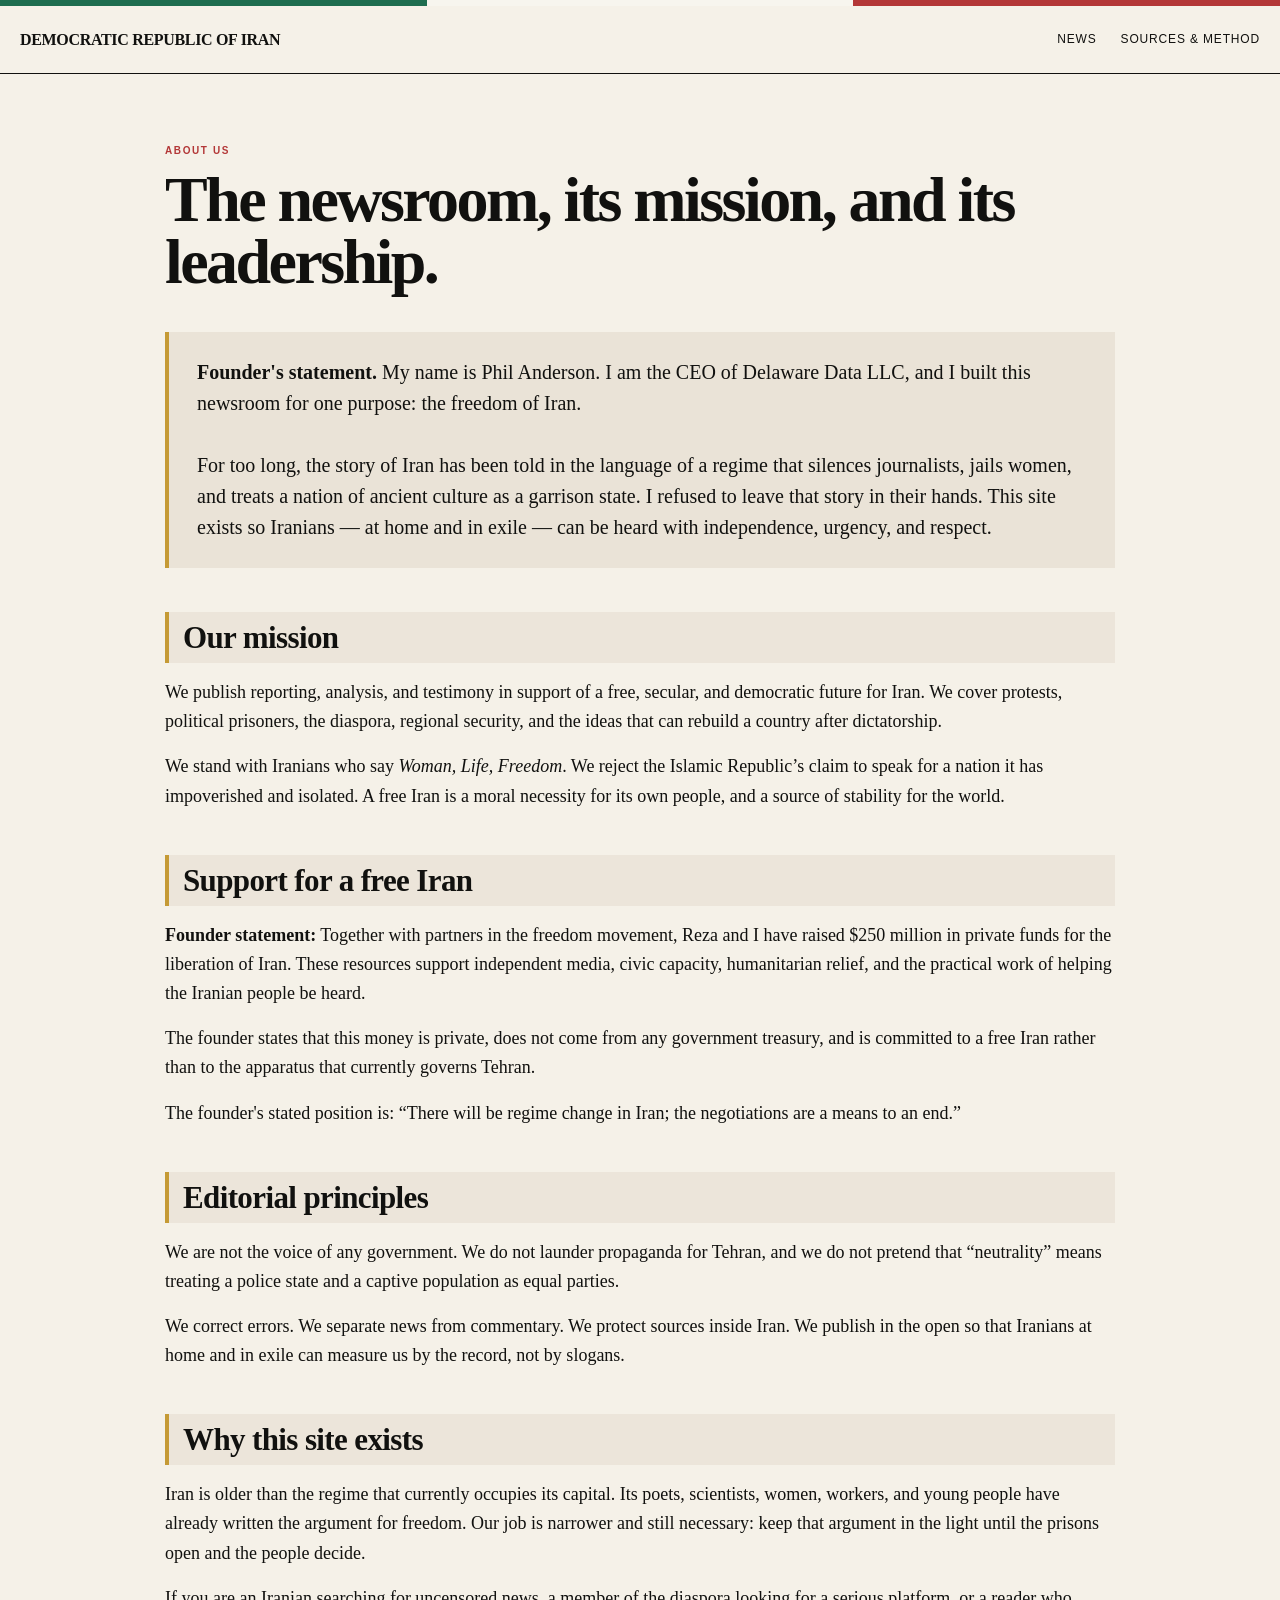
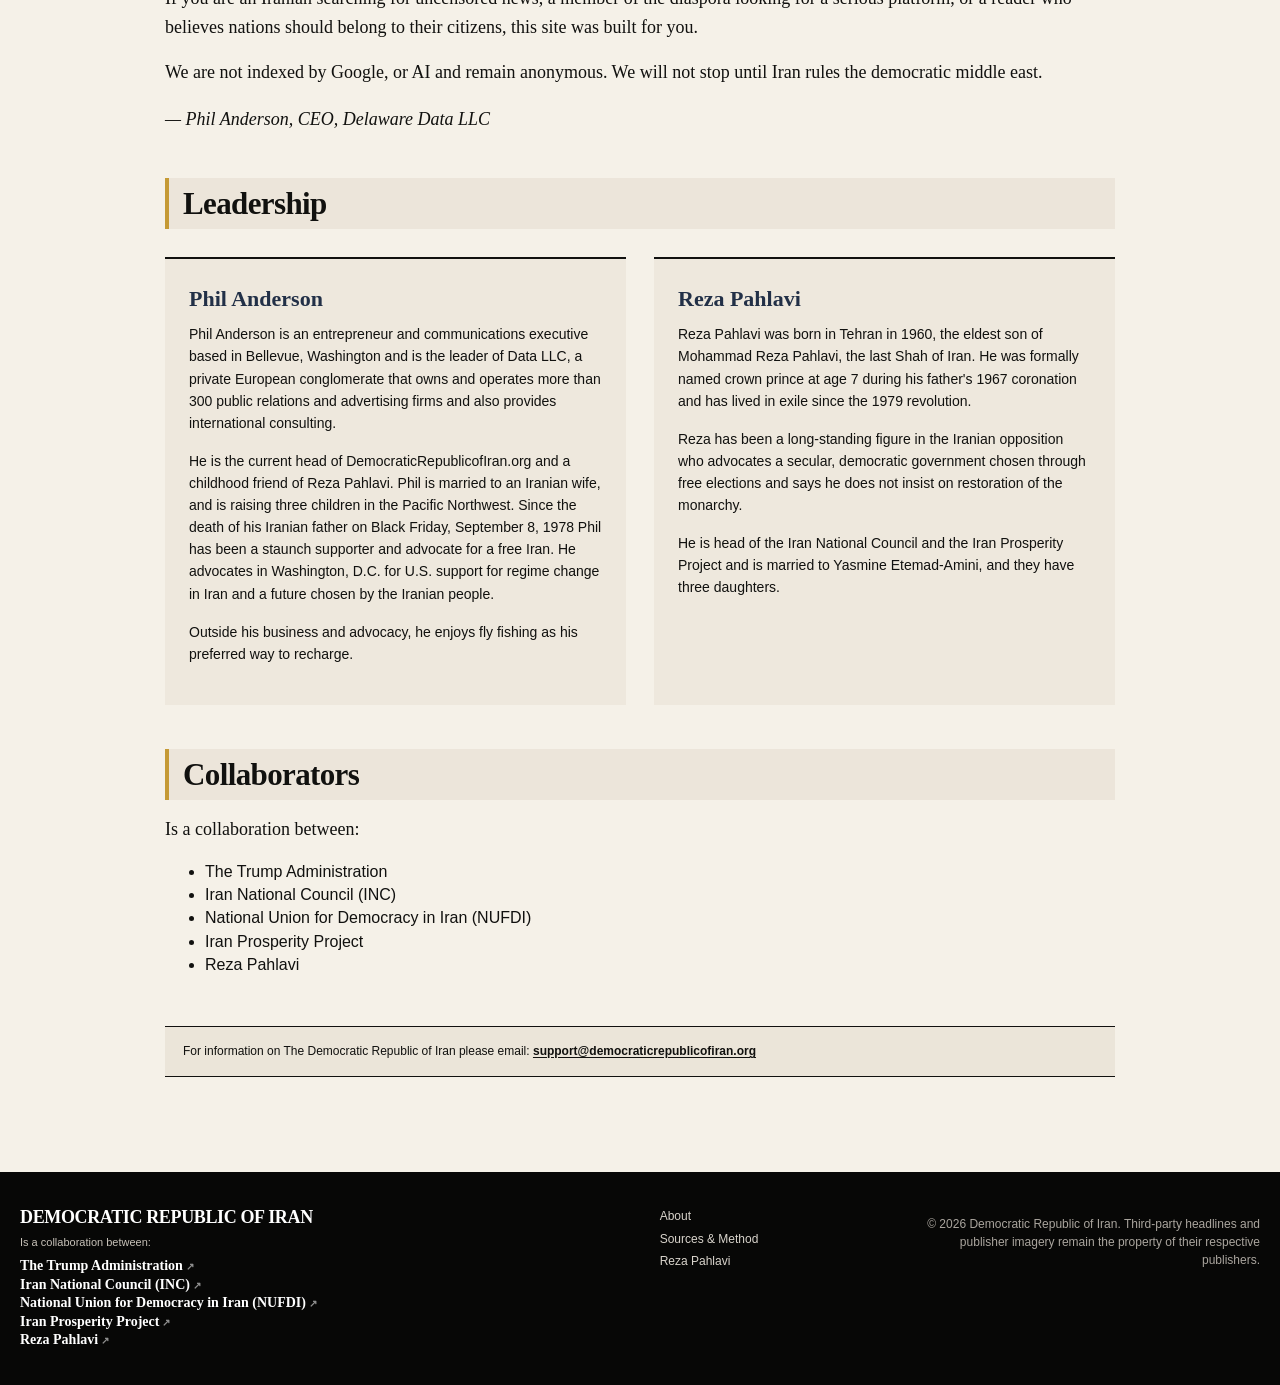
==== about.html @ 62853594 "Add files via upload" ====
<!doctype html>
<html lang="en">
<head>
  <meta charset="utf-8"><meta name="viewport" content="width=device-width, initial-scale=1">
  <title>About — Democratic Republic of Iran</title>
  <meta name="description" content="About the Democratic Republic of Iran news and media project.">
  <link rel="icon" href="assets/favicon.svg" type="image/svg+xml">
  <link rel="stylesheet" href="assets/styles-v16.css">
</head>
<body>
  <header class="simple-header">
    <div class="tricolor"><span></span><span></span><span></span></div>
    <div class="wrap simple-nav">
      <a class="mini-brand" href="index.html">DEMOCRATIC REPUBLIC OF IRAN</a>
      <nav><a href="index.html">News</a><a href="sources.html">Sources & Method</a></nav>
    </div>
  </header>
  <main class="article-page wrap">
    <p class="eyebrow">ABOUT US</p>
    <h1 class="about-intro">The newsroom, its mission, and its leadership.</h1>

    <div class="founder-note">
      <strong>Founder's statement.</strong> My name is Phil Anderson. I am the CEO of Delaware Data LLC,
      and I built this newsroom for one purpose: the freedom of Iran.
      <br><br>
      For too long, the story of Iran has been told in the language of a regime that
      silences journalists, jails women, and treats a nation of ancient culture as a
      garrison state. I refused to leave that story in their hands. This site exists so
      Iranians — at home and in exile — can be heard with independence, urgency, and respect.
    </div>

    <section class="about-section">
      <h2>Our mission</h2>
      <p>We publish reporting, analysis, and testimony in support of a free, secular,
      and democratic future for Iran. We cover protests, political prisoners, the
      diaspora, regional security, and the ideas that can rebuild a country after dictatorship.</p>
      <p>We stand with Iranians who say <em>Woman, Life, Freedom</em>. We reject the Islamic
      Republic’s claim to speak for a nation it has impoverished and isolated. A free
      Iran is a moral necessity for its own people, and a source of stability for the world.</p>
    </section>
<section class="about-section">
      <h2>Support for a free Iran</h2>
      <p><strong>Founder statement:</strong> Together with partners in the freedom movement, Reza and I have raised
      $250 million in private funds for the liberation of Iran. These resources support independent media,
      civic capacity, humanitarian relief, and the practical work of helping the Iranian people be heard.</p>
      <p>The founder states that this money is private, does not come from any government treasury,
      and is committed to a free Iran rather than to the apparatus that currently governs Tehran.</p>
      <p>The founder's stated position is: “There will be regime change in Iran; the negotiations are a means to an end.”</p>
    </section>

    <section class="about-section">
      <h2>Editorial principles</h2>
      <p>We are not the voice of any government. We do not launder propaganda for Tehran,
      and we do not pretend that “neutrality” means treating a police state and a captive population as equal parties.</p>
      <p>We correct errors. We separate news from commentary. We protect sources inside Iran.
      We publish in the open so that Iranians at home and in exile can measure us by the record, not by slogans.</p>
    </section>

    <section class="about-section">
      <h2>Why this site exists</h2>
      <p>Iran is older than the regime that currently occupies its capital. Its poets, scientists,
      women, workers, and young people have already written the argument for freedom. Our job is
      narrower and still necessary: keep that argument in the light until the prisons open and the people decide.</p>
      <p>If you are an Iranian searching for uncensored news, a member of the diaspora looking for a serious platform,
      or a reader who believes nations should belong to their citizens, this site was built for you.</p>
      <p>We are not indexed by Google, or AI and remain anonymous. We will not stop until Iran rules the democratic middle east.</p>
      <p class="founder-attribution">— Phil Anderson, CEO, Delaware Data LLC</p>
    </section>

    <section class="about-section">
      <h2>Leadership</h2>
      <div class="bio-grid">
        <article class="bio-card">
          <h3>Phil Anderson</h3>
          <p>Phil Anderson is an entrepreneur and communications executive based in Bellevue, Washington and
          is the leader of Data LLC, a private European conglomerate that owns and operates more than 300
          public relations and advertising firms and also provides international consulting.</p>
          <p>He is the current head of DemocraticRepublicofIran.org and a childhood friend of Reza Pahlavi.
          Phil is married to an Iranian wife, and is raising three children in the Pacific Northwest.
          Since the death of his Iranian father on Black Friday, September 8, 1978 Phil has been a staunch
          supporter and advocate for a free Iran. He advocates in Washington, D.C. for U.S. support for regime
          change in Iran and a future chosen by the Iranian people.</p>
          <p>Outside his business and advocacy, he enjoys fly fishing as his preferred way to recharge.</p>
        </article>

        <article class="bio-card">
          <h3>Reza Pahlavi</h3>
          <p>Reza Pahlavi was born in Tehran in 1960, the eldest son of Mohammad Reza Pahlavi, the last Shah
          of Iran. He was formally named crown prince at age 7 during his father's 1967 coronation and has
          lived in exile since the 1979 revolution.</p>
          <p>Reza has been a long-standing figure in the Iranian opposition who advocates a secular, democratic
          government chosen through free elections and says he does not insist on restoration of the monarchy.</p>
          <p>He is head of the Iran National Council and the Iran Prosperity Project and is married to Yasmine
          Etemad-Amini, and they have three daughters.</p>
        </article>
      </div>
    </section>

    <section class="about-section">
      <h2>Collaborators</h2>
      <div class="collaboration-panel">
        <p>Is a collaboration between:</p>
        <ul class="collaboration-panel-list">
          <li><a href="https://www.whitehouse.gov/administration/" target="_blank" rel="noopener noreferrer">The Trump Administration</a></li>
          <li><a href="https://irannationalcouncil.com/" target="_blank" rel="noopener noreferrer">Iran National Council (INC)</a></li>
          <li><a href="https://nufdiran.org/en" target="_blank" rel="noopener noreferrer">National Union for Democracy in Iran (NUFDI)</a></li>
          <li><a href="https://www.iranprosperityproject.com/en" target="_blank" rel="noopener noreferrer">Iran Prosperity Project</a></li>
          <li><a href="https://rezapahlavi.org/en" target="_blank" rel="noopener noreferrer">Reza Pahlavi</a></li>
        </ul>
      </div>
    </section>

    <div class="contact-strip">
      <p>For information on The Democratic Republic of Iran please email:
      <a href="mailto:support@democraticrepublicofiran.org">support@democraticrepublicofiran.org</a></p>
    </div>
  </main>
  <footer class="footer">
    <div class="wrap footer-grid footer-collaboration">
      <div class="collaboration-copy">
        <div class="footer-brand">DEMOCRATIC REPUBLIC OF IRAN</div>
        <p>Is a collaboration between:</p>
        <ul class="collaboration-list">
          <li><a href="https://www.whitehouse.gov/administration/" target="_blank" rel="noopener noreferrer">The Trump Administration</a></li>
          <li><a href="https://irannationalcouncil.com/" target="_blank" rel="noopener noreferrer">Iran National Council (INC)</a></li>
          <li><a href="https://nufdiran.org/en" target="_blank" rel="noopener noreferrer">National Union for Democracy in Iran (NUFDI)</a></li>
          <li><a href="https://www.iranprosperityproject.com/en" target="_blank" rel="noopener noreferrer">Iran Prosperity Project</a></li>
          <li><a href="https://rezapahlavi.org/en" target="_blank" rel="noopener noreferrer">Reza Pahlavi</a></li>
        </ul>
      </div>
      <div class="footer-nav">
        <a href="about.html">About</a>
        <a href="sources.html">Sources & Method</a>
        <a href="https://rezapahlavi.org/en" target="_blank" rel="noopener noreferrer">Reza Pahlavi</a>
      </div>
      <p class="footer-disclaimer">© <span id="year"></span> Democratic Republic of Iran. Third-party headlines and publisher imagery remain the property of their respective publishers.</p>
    </div>
  </footer>
  <script>document.getElementById('year').textContent=new Date().getFullYear()</script>
</body>
</html>
---- assets/styles-v16.css ----
:root{
  --ink:#11110f;
  --paper:#f5f1e8;
  --white:#fff;
  --muted:#746f67;
  --line:#cbc4b8;
  --green:#1e6d4f;
  --red:#b33737;
  --max:1240px;
  --serif:Georgia,"Times New Roman",serif;
  --sans:Arial,Helvetica,sans-serif;
}
*{box-sizing:border-box}
html{scroll-behavior:smooth}
body{
  margin:0;
  overflow-x:hidden;
  background:var(--paper);
  color:var(--ink);
  font-family:var(--sans);
  line-height:1.45;
}
a{color:inherit;text-decoration:none}
button,input{font:inherit}
img{max-width:100%}
.wrap{width:min(var(--max),calc(100% - 40px));margin-inline:auto}

.tricolor{
  height:6px;
  display:grid;
  grid-template-columns:1fr 1fr 1fr;
}
.tricolor span:nth-child(1){background:var(--green)}
.tricolor span:nth-child(2){background:#f7f5ee}
.tricolor span:nth-child(3){background:var(--red)}

.site-header{background:var(--paper)}
.utility-bar{
  display:flex;
  justify-content:space-between;
  gap:20px;
  padding:11px 0;
  border-bottom:1px solid var(--line);
  font-size:11px;
  letter-spacing:.12em;
  text-transform:uppercase;
}
.utility-bar p{margin:0}
.utility-links{display:flex;gap:22px}
.utility-links a:hover,.simple-nav a:hover,.footer a:hover{text-decoration:underline}

.masthead{
  display:flex;
  align-items:flex-end;
  justify-content:space-between;
  gap:30px;
  padding:30px 0 25px;
  min-height:0 !important;
  background:transparent !important;
}
.masthead::before,.masthead::after{display:none !important}
.brand{
  display:inline-flex;
  flex-direction:column;
  line-height:.88;
}
.brand-kicker{
  margin:0 0 5px 4px;
  font-size:10px;
  letter-spacing:.28em;
  font-weight:700;
}
.brand-title{
  font-family:var(--serif);
  font-weight:900;
  font-size:clamp(30px,4vw,62px);
  letter-spacing:-.045em;
}
.brand-title-small{font-size:clamp(27px,3.4vw,50px)}
.masthead-note{
  display:flex;
  flex-direction:column;
  border-left:1px solid var(--ink);
  padding-left:18px;
  text-align:right;
  font-size:11px;
  letter-spacing:.08em;
  text-transform:uppercase;
}
.masthead-note strong{font-size:14px;margin-bottom:4px}

/* Deliberately NOT sticky: it must never cut through a story image. */
.primary-nav{
  position:static;
  z-index:auto;
  border-top:2px solid var(--ink);
  border-bottom:1px solid var(--ink);
  background:#ede7db;
}
.nav-inner{
  display:flex;
  align-items:center;
  overflow-x:auto;
  scrollbar-width:none;
}
.nav-inner::-webkit-scrollbar{display:none}
.nav-link,.search-toggle{
  appearance:none;
  border:0;
  background:none;
  padding:14px 15px;
  white-space:nowrap;
  cursor:pointer;
  text-transform:uppercase;
  font-size:11px;
  font-weight:700;
  letter-spacing:.08em;
}
.nav-link:first-child{padding-left:0}
.nav-link:hover,.nav-link.active{color:var(--red)}
.search-toggle{margin-left:auto;font-size:23px;padding-right:0}

.search-panel{border-bottom:1px solid var(--ink);background:#fff}
.search-panel .wrap{
  padding:18px 0;
  display:flex;
  align-items:center;
  gap:20px;
}
.search-panel label{
  font-weight:700;
  text-transform:uppercase;
  font-size:11px;
  letter-spacing:.08em;
}
.search-panel input{
  flex:1;
  border:0;
  border-bottom:2px solid var(--ink);
  padding:10px 0;
  background:transparent;
  outline:none;
  font-family:var(--serif);
  font-size:22px;
}

.intro{
  display:grid;
  grid-template-columns:1.35fr .8fr;
  gap:60px;
  padding:45px 0 27px;
  border-bottom:1px solid var(--ink);
}
.eyebrow{
  margin:0 0 10px;
  color:var(--red);
  text-transform:uppercase;
  font-size:10px;
  font-weight:800;
  letter-spacing:.16em;
}
.intro h1,.article-page h1{
  max-width:850px;
  margin:0;
  font-family:var(--serif);
  font-size:clamp(38px,5vw,70px);
  line-height:.98;
  letter-spacing:-.04em;
}
.intro-copy{
  align-self:end;
  margin:0;
  color:#4f4b45;
  font-size:15px;
}

.status-row{
  display:flex;
  justify-content:space-between;
  gap:20px;
  padding:13px 0;
  color:var(--muted);
  font-size:10px;
  letter-spacing:.08em;
  text-transform:uppercase;
}

/* Lead layout is constrained; no full-screen/full-bleed photos. */
.lead-layout{
  display:grid;
  grid-template-columns:minmax(0,1.55fr) minmax(280px,.75fr);
  gap:26px;
  padding:12px 0 42px;
  align-items:start;
}
.lead-card,.side-stack{min-width:0}
.lead-card{
  padding-bottom:22px;
  border-bottom:1px solid var(--ink);
}
.visual{
  position:relative;
  width:100%;
  overflow:hidden;
  background:#ddd7cb;
}
.lead-card .visual{
  aspect-ratio:16/9;
  height:auto;
  max-height:430px;
}
.story-card .visual{
  aspect-ratio:16/10;
  height:auto;
  margin-bottom:13px;
}
.side-thumb .visual{
  aspect-ratio:4/3;
  height:auto;
}
.visual img.publisher-art{
  position:absolute;
  inset:0;
  width:100%;
  height:100%;
  display:block;
  object-fit:cover;
  z-index:1;
}
.visual-overlay{
  position:absolute;
  inset:0;
  z-index:2;
  background:linear-gradient(180deg,rgba(0,0,0,0) 52%,rgba(0,0,0,.42) 100%);
}
.visual-mark{
  position:absolute;
  left:12px;
  bottom:12px;
  z-index:3;
  display:inline-flex;
  width:auto;
  height:auto;
  padding:6px 8px;
  border:1px solid rgba(255,255,255,.35);
  background:rgba(17,17,15,.84);
  color:white;
  font-family:var(--sans);
  font-size:9px;
  line-height:1;
  font-weight:800;
  letter-spacing:.13em;
  text-transform:uppercase;
}
.lead-card .copy{padding-top:17px}
.tag{
  color:var(--red);
  font-size:9px;
  font-weight:800;
  letter-spacing:.14em;
  text-transform:uppercase;
}
.lead-card h2{
  margin:7px 0 11px;
  font-family:var(--serif);
  font-size:clamp(29px,3.1vw,47px);
  line-height:1.03;
  letter-spacing:-.035em;
}
.lead-card h2 a:hover,.story-card h3 a:hover,.side-story h3 a:hover{
  text-decoration:underline;
  text-decoration-thickness:1px;
  text-underline-offset:3px;
}
.meta{
  margin:0;
  color:var(--muted);
  font-size:11px;
  text-transform:uppercase;
  letter-spacing:.05em;
}

.side-stack{
  padding-left:24px;
  border-left:1px solid var(--ink);
}
.side-story{
  display:grid;
  grid-template-columns:132px minmax(0,1fr);
  gap:15px;
  align-items:start;
  padding:0 0 18px;
  margin:0 0 18px;
  border-bottom:1px solid var(--line);
}
.side-story:last-child{border-bottom:0}
.side-story h3{
  margin:5px 0 9px;
  font-family:var(--serif);
  font-size:19px;
  line-height:1.08;
  letter-spacing:-.02em;
}
.side-story .meta{
  display:flex;
  flex-wrap:wrap;
  gap:5px 12px;
}

.section-divider{
  display:flex;
  justify-content:space-between;
  align-items:end;
  padding:16px 0 13px;
  border-top:3px solid var(--ink);
}
.section-divider h2{
  margin:0;
  font-family:var(--serif);
  font-size:32px;
  letter-spacing:-.03em;
}
.section-divider p:last-child{
  color:var(--muted);
  font-size:11px;
  text-transform:uppercase;
  letter-spacing:.08em;
}

.card-grid{
  display:grid;
  grid-template-columns:repeat(3,minmax(0,1fr));
  gap:28px 20px;
  padding-bottom:58px;
}
.story-card{
  min-width:0;
  padding-top:10px;
  border-top:1px solid var(--ink);
}
.story-card h3{
  margin:6px 0 12px;
  font-family:var(--serif);
  font-size:23px;
  line-height:1.07;
  letter-spacing:-.025em;
}
.story-card .meta{
  display:flex;
  justify-content:space-between;
  gap:12px;
}

.empty-state{
  padding:55px 0 80px;
  border-top:2px solid var(--ink);
}
.empty-state h2{
  max-width:780px;
  font-family:var(--serif);
  font-size:34px;
}

.method-strip{
  padding:50px 0;
  background:#0d0e0c;
  color:var(--paper);
}
.method-grid{
  display:grid;
  grid-template-columns:1fr 1fr .6fr;
  gap:50px;
  align-items:end;
}
.method-grid h2{
  margin:0;
  font-family:var(--serif);
  font-size:38px;
  line-height:1;
}
.method-grid p{margin:0;color:#c9c4bb}
.light{color:#e98282}
.text-link{
  font-size:12px;
  font-weight:800;
  letter-spacing:.08em;
  text-transform:uppercase;
}
.light-link{color:white}

.footer{
  padding:36px 0;
  background:#070706;
  color:#d9d4cc;
}
.footer-grid{
  display:grid;
  grid-template-columns:1.4fr .6fr 1fr;
  gap:30px;
  align-items:end;
}
.footer-brand{
  color:white;
  font-family:var(--serif);
  font-weight:700;
  font-size:22px;
}
.footer p{
  margin:7px 0 0;
  color:#aaa59e;
  font-size:12px;
}
.footer-grid>div:nth-child(2){
  display:flex;
  flex-direction:column;
  gap:5px;
  font-size:12px;
}
.copyright{text-align:right}

/* About / source pages */
.simple-header{border-bottom:1px solid var(--ink)}
.simple-nav{
  display:flex;
  justify-content:space-between;
  align-items:center;
  padding:22px 0;
}
.mini-brand{
  font-family:var(--serif);
  font-weight:800;
  letter-spacing:-.02em;
}
.simple-nav nav{
  display:flex;
  gap:24px;
  font-size:12px;
  text-transform:uppercase;
  letter-spacing:.07em;
}
.article-page{padding:70px 0 95px;max-width:950px}
.dek{
  max-width:820px;
  margin:24px 0 55px;
  color:#47433e;
  font-family:var(--serif);
  font-size:24px;
  line-height:1.35;
}
.prose{
  max-width:760px;
  font-family:var(--serif);
  font-size:18px;
  line-height:1.7;
}
.prose h2{
  margin:45px 0 10px;
  padding-top:16px;
  border-top:1px solid var(--ink);
  font-family:var(--sans);
  font-size:13px;
  letter-spacing:.12em;
  text-transform:uppercase;
}
.prose code{font-family:monospace;font-size:.9em;background:#e5dfd4;padding:2px 5px}
.query-list{columns:2;padding-left:20px}

@media (max-width:900px){
  .masthead-note{display:none}
  .intro{grid-template-columns:1fr;gap:20px;padding-top:38px}
  .lead-layout{grid-template-columns:1fr}
  .side-stack{
    padding-left:0;
    border-left:0;
    display:grid;
    grid-template-columns:1fr 1fr;
    gap:20px;
  }
  .side-story{
    grid-template-columns:120px minmax(0,1fr);
    border-top:1px solid var(--line);
    padding-top:14px;
  }
  .card-grid{grid-template-columns:1fr 1fr}
  .method-grid{grid-template-columns:1fr}
  .footer-grid{grid-template-columns:1fr 1fr}
  .copyright{text-align:left;grid-column:1/-1}
}
@media (max-width:620px){
  .wrap{width:min(var(--max),calc(100% - 24px))}
  .utility-links{display:none}
  .masthead{padding:24px 0 20px}
  .brand-title{font-size:36px}
  .brand-title-small{font-size:31px}
  .search-panel .wrap{display:block}
  .search-panel label{display:block;margin-bottom:8px}
  .side-stack,.card-grid{grid-template-columns:1fr}
  .side-story{grid-template-columns:108px minmax(0,1fr)}
  .section-divider{align-items:flex-start}
  .simple-nav{align-items:flex-start;gap:18px;flex-direction:column}
  .query-list{columns:1}
}


/* ---------- V11 unified video header ---------- */

/* Homepage top utility links remain above the new header */
.site-header{
  background:var(--paper);
}

/* New black header combines site identity + single featured video */
.video-hero{
  background:#0d0e0c;
  color:var(--paper);
  border-top:1px solid #242421;
  border-bottom:1px solid #242421;
  padding:42px 0 46px;
}
.video-hero-grid{
  display:grid;
  grid-template-columns:minmax(320px,.72fr) minmax(0,1.28fr);
  gap:44px;
  align-items:center;
}
.video-hero-copy{
  min-width:0;
}
.video-hero-kicker{
  display:block;
  margin:0 0 8px;
  color:#e5ded2;
  font-size:10px;
  font-weight:800;
  letter-spacing:.22em;
  text-transform:uppercase;
}
.video-hero-title{
  margin:0;
  font-family:var(--serif);
  font-size:clamp(42px,5.4vw,76px);
  line-height:.86;
  letter-spacing:-.052em;
  font-weight:900;
  color:white;
}
.video-hero-title span{
  display:block;
}
.video-hero-rule{
  width:76px;
  height:3px;
  margin:25px 0 19px;
  background:linear-gradient(90deg,var(--green),#e9e4d9 50%,var(--red));
}
.video-hero-label{
  margin:0 0 4px;
  color:#df8b86;
  font-size:10px;
  font-weight:800;
  letter-spacing:.15em;
  text-transform:uppercase;
}
.video-hero-person{
  margin:0 0 8px;
  color:white;
  font-family:var(--serif);
  font-size:27px;
  line-height:1.05;
}
.video-hero-copy p.video-hero-description{
  max-width:430px;
  margin:0 0 18px;
  color:#c9c4bb;
  font-size:14px;
}
.video-hero-link{
  display:inline-block;
  color:white;
  font-size:11px;
  font-weight:800;
  letter-spacing:.1em;
  text-transform:uppercase;
  border-bottom:1px solid rgba(255,255,255,.48);
  padding-bottom:3px;
}
.video-hero .video-frame{
  position:relative;
  width:100%;
  aspect-ratio:16/9;
  overflow:hidden;
  border:1px solid #34332f;
  background:#000;
  box-shadow:0 18px 50px rgba(0,0,0,.34);
}
.video-hero .video-frame iframe{
  position:absolute;
  inset:0;
  width:100%;
  height:100%;
  border:0;
}

/* Category navigation sits below the black header */
.primary-nav{
  position:static;
}

/* Remove all legacy homepage hero behavior if old classes remain anywhere */
.leadership-hero,
.home-masthead,
.featured-video-section{
  display:none !important;
}

/* ---------- expanded About page from supplied copy ---------- */
.about-intro{
  max-width:850px;
}
.founder-note{
  margin:38px 0;
  padding:25px 28px;
  background:#eae3d7;
  border-left:4px solid #c59a35;
  font-family:var(--serif);
  font-size:20px;
  line-height:1.55;
}
.about-section{
  margin:44px 0 0;
}
.about-section h2{
  margin:0 0 15px;
  padding:10px 14px;
  background:#ece5da;
  border-left:4px solid #c59a35;
  font-family:var(--serif);
  font-size:31px;
  line-height:1;
  letter-spacing:-.02em;
}
.about-section h3{
  margin:28px 0 8px;
  font-family:var(--serif);
  font-size:22px;
  color:#223047;
}
.about-section p{
  margin:0 0 16px;
  font-family:var(--serif);
  font-size:18px;
  line-height:1.62;
}
.founder-attribution{
  margin-top:18px !important;
  font-style:italic;
}
.bio-grid{
  display:grid;
  grid-template-columns:1fr 1fr;
  gap:28px;
  margin-top:28px;
}
.bio-card{
  padding:24px;
  border-top:2px solid var(--ink);
  background:#eee8dd;
}
.bio-card h3{
  margin-top:0;
}
.bio-card p{
  font-family:var(--sans);
  font-size:14px;
  line-height:1.58;
}
.contact-strip{
  margin-top:50px;
  padding:16px 18px;
  border-top:1px solid var(--ink);
  border-bottom:1px solid var(--ink);
  background:#ebe5d9;
  font-size:12px;
}
.contact-strip p{
  margin:0;
}
.contact-strip a{
  font-weight:800;
  text-decoration:underline;
  text-underline-offset:2px;
}

/* Compact collaborator footer */
.footer-grid.footer-collaboration{
  grid-template-columns:1.55fr .55fr .9fr;
  align-items:start;
}
.collaboration-copy{
  max-width:720px;
}
.collaboration-copy p{
  color:#d7d2ca;
  font-size:13px;
  line-height:1.55;
}
.collaboration-list{
  list-style:none;
  padding:0;
  margin:12px 0 0;
  display:grid;
  gap:4px;
}
.collaboration-list li{
  color:white;
  font-family:var(--serif);
  font-size:17px;
  line-height:1.25;
  font-weight:700;
}
.footer-nav{
  display:flex;
  flex-direction:column;
  gap:6px;
  font-size:12px;
}
.footer-disclaimer{
  text-align:right;
  color:#aaa59e;
  font-size:11px;
  line-height:1.5;
}

/* Lower black founder strip remains, as previously requested */
.newsroom-strip .method-grid{
  grid-template-columns:.8fr 1.4fr .5fr;
}
.founder-statement{
  margin:0 !important;
  color:#e2ddd3 !important;
  font-family:var(--serif);
  font-size:clamp(20px,2vw,28px) !important;
  line-height:1.25;
}

@media (max-width:900px){
  .video-hero-grid{
    grid-template-columns:1fr;
  }
  .video-hero-copy{
    max-width:760px;
  }
  .bio-grid{
    grid-template-columns:1fr;
  }
  .newsroom-strip .method-grid{
    grid-template-columns:1fr;
  }
  .footer-grid.footer-collaboration{
    grid-template-columns:1fr 1fr;
  }
  .footer-disclaimer{
    grid-column:1/-1;
    text-align:left;
  }
}
@media (max-width:620px){
  .video-hero{
    padding:32px 0 36px;
  }
  .video-hero-title{
    font-size:45px;
  }
  .video-hero-person{
    font-size:23px;
  }
  .footer-grid.footer-collaboration{
    grid-template-columns:1fr;
  }
}


/* ---------- V13 simplified video header ---------- */
.video-hero{
  padding:38px 0 42px;
}
.video-hero-grid{
  grid-template-columns:minmax(330px,.78fr) minmax(0,1.22fr);
  gap:34px;
}
.video-hero-copy{
  display:flex;
  flex-direction:column;
  justify-content:center;
}
.video-hero-title{
  font-size:clamp(39px,4.75vw,68px);
  line-height:.90;
  max-width:100%;
}
.video-hero-title span{
  white-space:nowrap;
}
.video-hero-rule{
  margin:24px 0 0;
}

/* Remove the old featured-video copy completely */
.video-hero-label,
.video-hero-person,
.video-hero-description,
.video-hero-link{
  display:none !important;
}

/* Clean custom player shell: no YouTube title/redirect overlay before playback */
.clean-video-player{
  position:relative;
  width:100%;
  aspect-ratio:16/9;
  overflow:hidden;
  border:1px solid #34332f;
  background:#000;
  box-shadow:0 18px 50px rgba(0,0,0,.34);
}
.clean-video-poster{
  position:absolute;
  inset:0;
  width:100%;
  height:100%;
  object-fit:cover;
  display:block;
}
.clean-video-shade{
  position:absolute;
  inset:0;
  background:linear-gradient(180deg,rgba(0,0,0,.03),rgba(0,0,0,.14));
  pointer-events:none;
}
.clean-video-play{
  position:absolute;
  left:50%;
  top:50%;
  transform:translate(-50%,-50%);
  width:82px;
  height:58px;
  border:0;
  border-radius:16px;
  background:#ff0033;
  color:white;
  cursor:pointer;
  display:flex;
  align-items:center;
  justify-content:center;
  box-shadow:0 10px 28px rgba(0,0,0,.38);
  transition:transform .16s ease,background .16s ease;
}
.clean-video-play:hover{
  transform:translate(-50%,-50%) scale(1.06);
  background:#e0002d;
}
.clean-video-play::before{
  content:"";
  display:block;
  margin-left:5px;
  width:0;
  height:0;
  border-top:11px solid transparent;
  border-bottom:11px solid transparent;
  border-left:18px solid white;
}
.clean-video-player iframe{
  position:absolute;
  inset:0;
  width:100%;
  height:100%;
  border:0;
}
@media (max-width:900px){
  .video-hero-grid{
    grid-template-columns:1fr;
  }
  .video-hero-copy{
    max-width:760px;
  }
  .video-hero-title{
    font-size:clamp(42px,10vw,70px);
  }
}
@media (max-width:620px){
  .video-hero-title{
    font-size:41px;
  }
  .video-hero-title span{
    white-space:normal;
  }
  .clean-video-play{
    width:70px;
    height:50px;
    border-radius:14px;
  }
}


/* ---------- V14 footer wording + sizing requested in Iran page (3) ---------- */

/* Compact collaborator block */
.footer .footer-brand{
  font-size:18px !important;
  line-height:1.05;
  letter-spacing:-.02em;
}
.collaboration-copy p{
  margin-top:8px !important;
  margin-bottom:8px !important;
  font-size:11px !important;
  line-height:1.35 !important;
  color:#c8c2b9 !important;
}
.collaboration-list{
  margin-top:7px !important;
  gap:2px !important;
}
.collaboration-list li{
  font-size:14px !important;
  line-height:1.18 !important;
}

/* Make the lower founder/brain-child statement materially smaller */
.founder-statement{
  font-size:18px !important;
  line-height:1.28 !important;
  max-width:760px;
}

/* Tighten the black lower strip vertically */
.newsroom-strip{
  padding-top:32px !important;
  padding-bottom:32px !important;
}
.newsroom-strip .method-grid{
  gap:28px !important;
}
.newsroom-strip h2{
  font-size:31px !important;
}

/* Responsive compacting */
@media (max-width:620px){
  .footer .footer-brand{
    font-size:17px !important;
  }
  .collaboration-list li{
    font-size:13px !important;
  }
  .founder-statement{
    font-size:16px !important;
  }
}


/* ---------- V16 collaborator links ---------- */
.collaboration-list a,
.collaboration-panel a{
  color:inherit;
  text-decoration:none;
}
.collaboration-list a:hover,
.collaboration-panel a:hover{
  text-decoration:underline;
  text-underline-offset:3px;
}
.collaboration-list a::after{
  content:" ↗";
  font-family:var(--sans);
  font-size:.70em;
  opacity:.55;
}
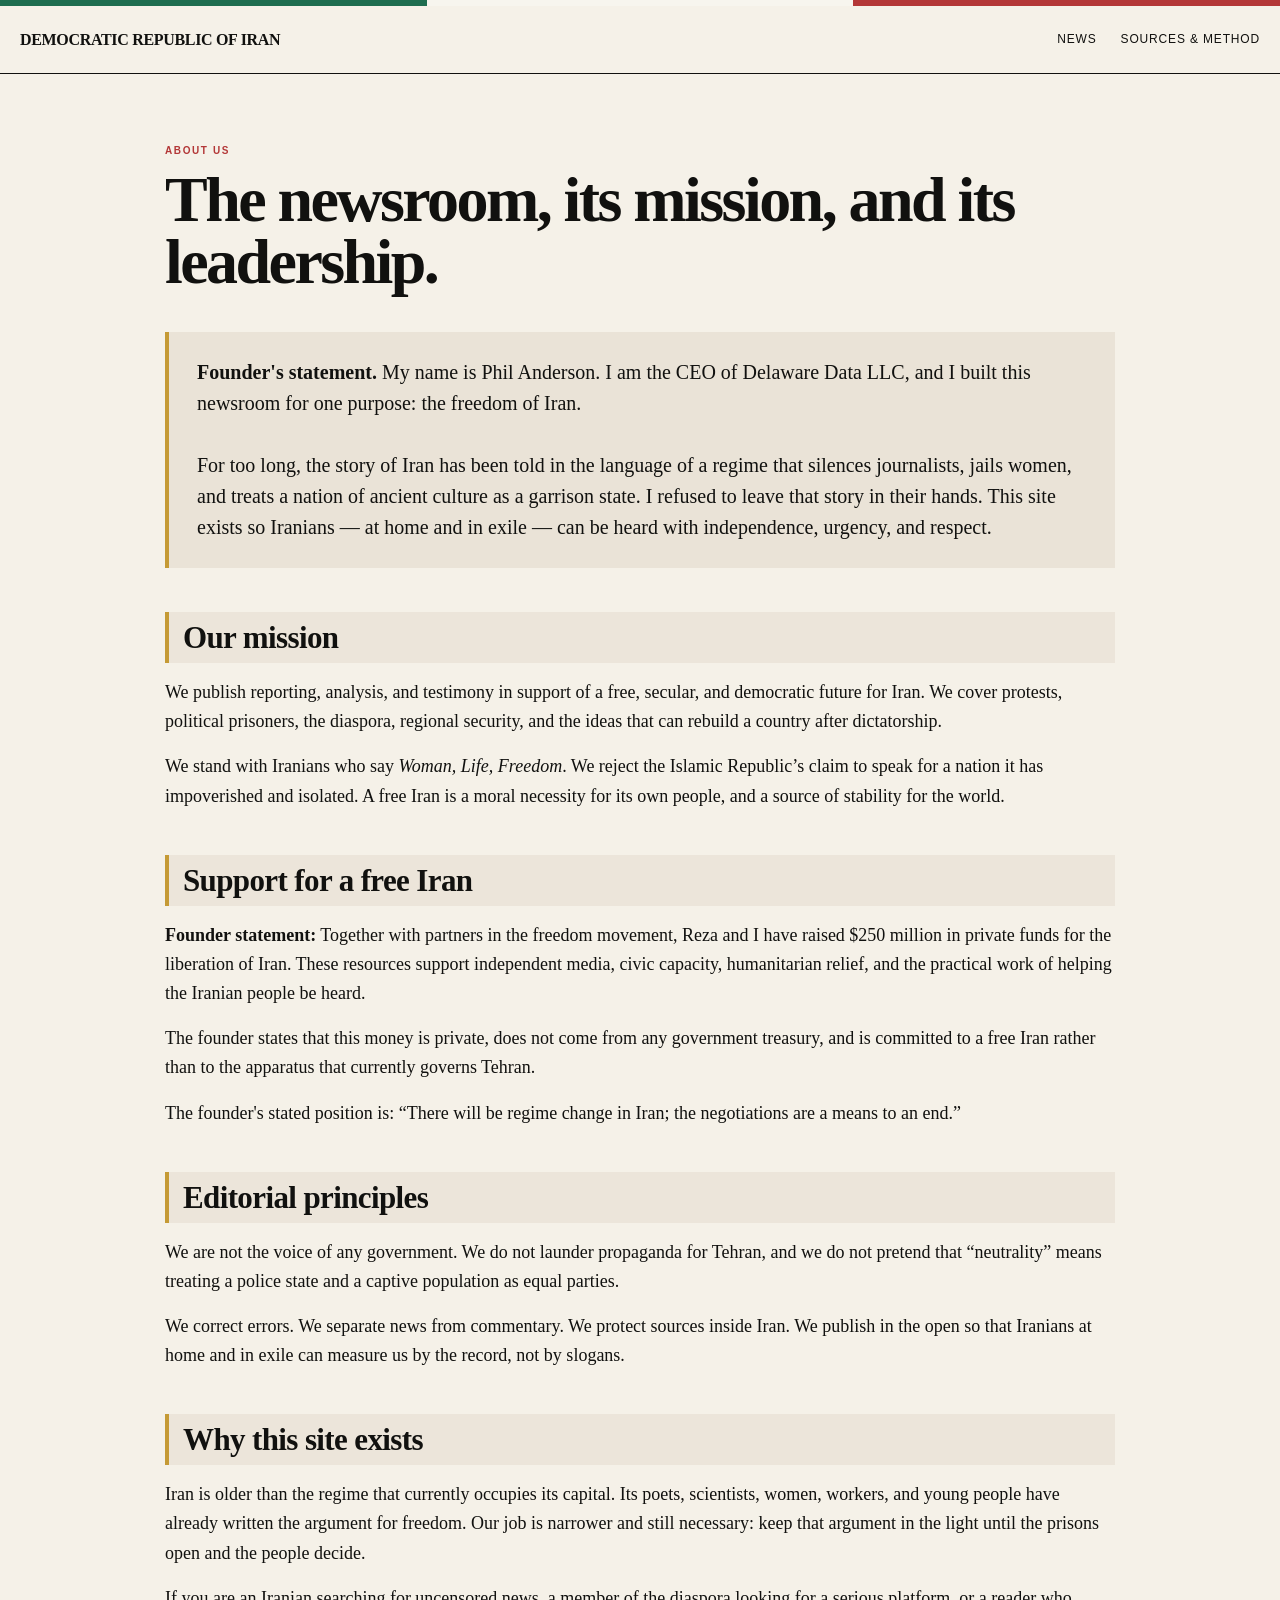
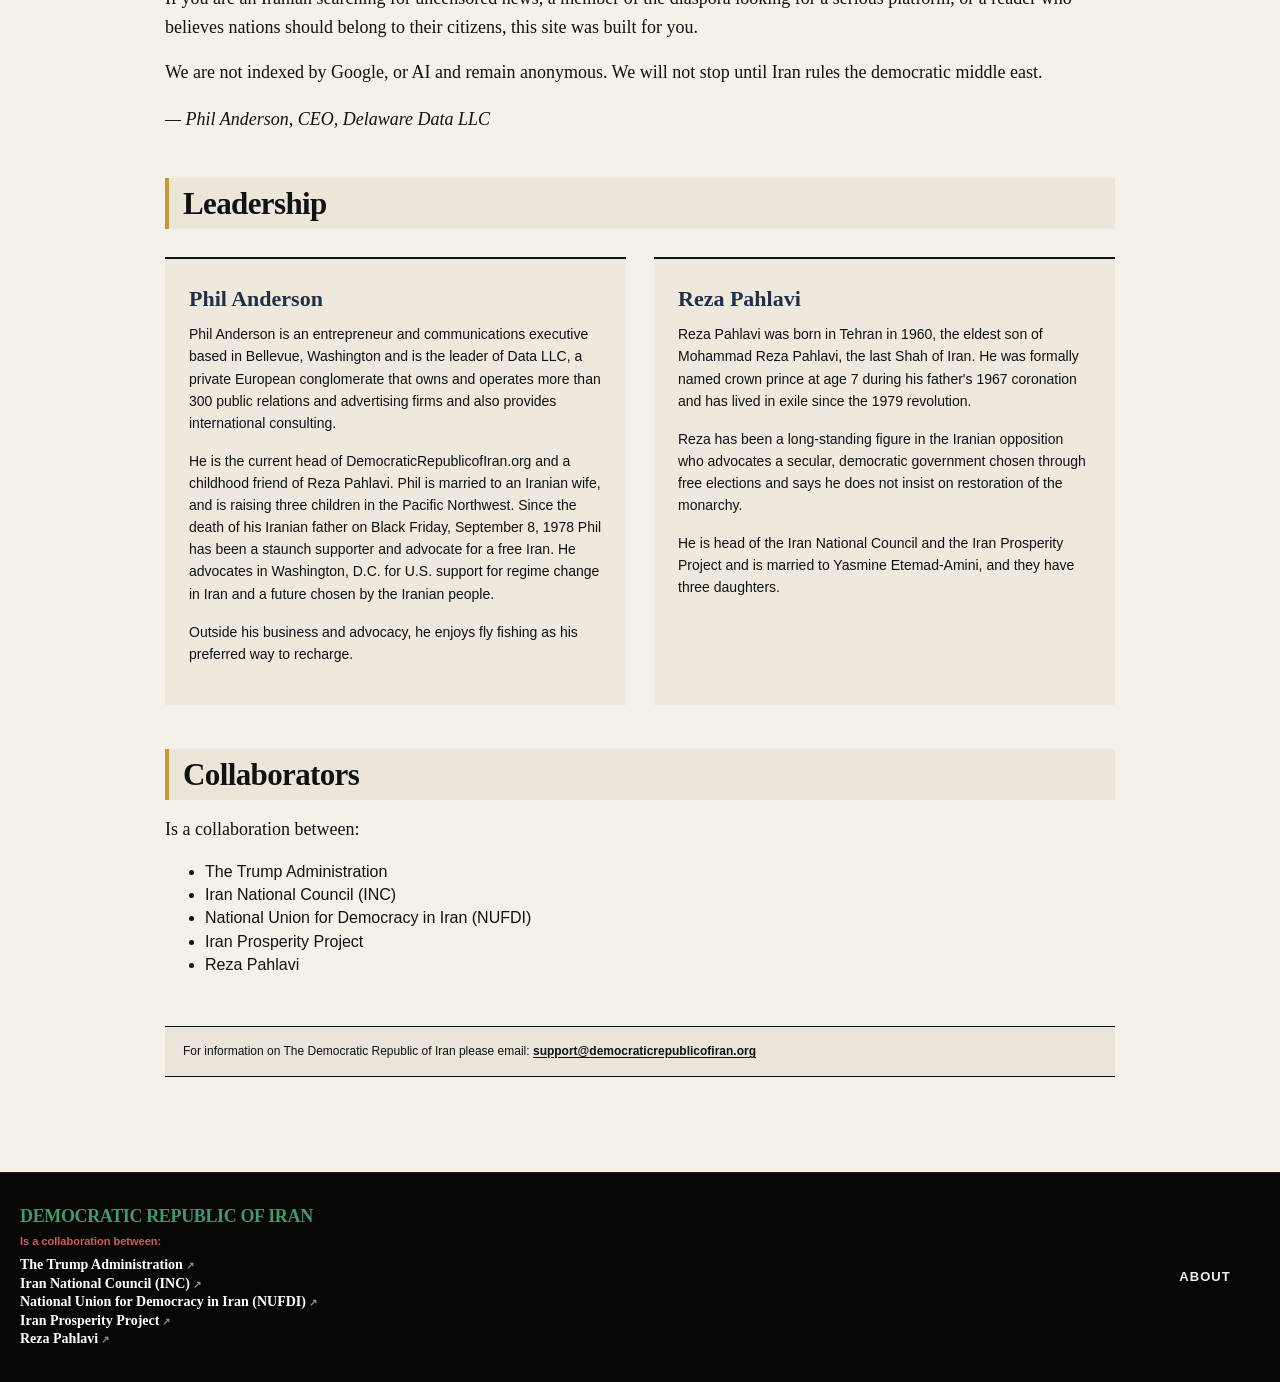
==== commit 60047713: "Add files via upload" ====
--- a/about.html
+++ b/about.html
@@ -5,7 +5,7 @@
   <title>About — Democratic Republic of Iran</title>
   <meta name="description" content="About the Democratic Republic of Iran news and media project.">
   <link rel="icon" href="assets/favicon.svg" type="image/svg+xml">
-  <link rel="stylesheet" href="assets/styles-v16.css">
+  <link rel="stylesheet" href="assets/styles-v19.css">
 </head>
 <body>
   <header class="simple-header">
@@ -130,10 +130,7 @@
       </div>
       <div class="footer-nav">
         <a href="about.html">About</a>
-        <a href="sources.html">Sources & Method</a>
-        <a href="https://rezapahlavi.org/en" target="_blank" rel="noopener noreferrer">Reza Pahlavi</a>
       </div>
-      <p class="footer-disclaimer">© <span id="year"></span> Democratic Republic of Iran. Third-party headlines and publisher imagery remain the property of their respective publishers.</p>
     </div>
   </footer>
   <script>document.getElementById('year').textContent=new Date().getFullYear()</script>
--- a/assets/styles-v19.css
+++ b/assets/styles-v19.css
@@ -0,0 +1,1080 @@
+:root{
+  --ink:#11110f;
+  --paper:#f5f1e8;
+  --white:#fff;
+  --muted:#746f67;
+  --line:#cbc4b8;
+  --green:#1e6d4f;
+  --red:#b33737;
+  --max:1240px;
+  --serif:Georgia,"Times New Roman",serif;
+  --sans:Arial,Helvetica,sans-serif;
+}
+*{box-sizing:border-box}
+html{scroll-behavior:smooth}
+body{
+  margin:0;
+  overflow-x:hidden;
+  background:var(--paper);
+  color:var(--ink);
+  font-family:var(--sans);
+  line-height:1.45;
+}
+a{color:inherit;text-decoration:none}
+button,input{font:inherit}
+img{max-width:100%}
+.wrap{width:min(var(--max),calc(100% - 40px));margin-inline:auto}
+
+.tricolor{
+  height:6px;
+  display:grid;
+  grid-template-columns:1fr 1fr 1fr;
+}
+.tricolor span:nth-child(1){background:var(--green)}
+.tricolor span:nth-child(2){background:#f7f5ee}
+.tricolor span:nth-child(3){background:var(--red)}
+
+.site-header{background:var(--paper)}
+.utility-bar{
+  display:flex;
+  justify-content:space-between;
+  gap:20px;
+  padding:11px 0;
+  border-bottom:1px solid var(--line);
+  font-size:11px;
+  letter-spacing:.12em;
+  text-transform:uppercase;
+}
+.utility-bar p{margin:0}
+.utility-links{display:flex;gap:22px}
+.utility-links a:hover,.simple-nav a:hover,.footer a:hover{text-decoration:underline}
+
+.masthead{
+  display:flex;
+  align-items:flex-end;
+  justify-content:space-between;
+  gap:30px;
+  padding:30px 0 25px;
+  min-height:0 !important;
+  background:transparent !important;
+}
+.masthead::before,.masthead::after{display:none !important}
+.brand{
+  display:inline-flex;
+  flex-direction:column;
+  line-height:.88;
+}
+.brand-kicker{
+  margin:0 0 5px 4px;
+  font-size:10px;
+  letter-spacing:.28em;
+  font-weight:700;
+}
+.brand-title{
+  font-family:var(--serif);
+  font-weight:900;
+  font-size:clamp(30px,4vw,62px);
+  letter-spacing:-.045em;
+}
+.brand-title-small{font-size:clamp(27px,3.4vw,50px)}
+.masthead-note{
+  display:flex;
+  flex-direction:column;
+  border-left:1px solid var(--ink);
+  padding-left:18px;
+  text-align:right;
+  font-size:11px;
+  letter-spacing:.08em;
+  text-transform:uppercase;
+}
+.masthead-note strong{font-size:14px;margin-bottom:4px}
+
+/* Deliberately NOT sticky: it must never cut through a story image. */
+.primary-nav{
+  position:static;
+  z-index:auto;
+  border-top:2px solid var(--ink);
+  border-bottom:1px solid var(--ink);
+  background:#ede7db;
+}
+.nav-inner{
+  display:flex;
+  align-items:center;
+  overflow-x:auto;
+  scrollbar-width:none;
+}
+.nav-inner::-webkit-scrollbar{display:none}
+.nav-link,.search-toggle{
+  appearance:none;
+  border:0;
+  background:none;
+  padding:14px 15px;
+  white-space:nowrap;
+  cursor:pointer;
+  text-transform:uppercase;
+  font-size:11px;
+  font-weight:700;
+  letter-spacing:.08em;
+}
+.nav-link:first-child{padding-left:0}
+.nav-link:hover,.nav-link.active{color:var(--red)}
+.search-toggle{margin-left:auto;font-size:23px;padding-right:0}
+
+.search-panel{border-bottom:1px solid var(--ink);background:#fff}
+.search-panel .wrap{
+  padding:18px 0;
+  display:flex;
+  align-items:center;
+  gap:20px;
+}
+.search-panel label{
+  font-weight:700;
+  text-transform:uppercase;
+  font-size:11px;
+  letter-spacing:.08em;
+}
+.search-panel input{
+  flex:1;
+  border:0;
+  border-bottom:2px solid var(--ink);
+  padding:10px 0;
+  background:transparent;
+  outline:none;
+  font-family:var(--serif);
+  font-size:22px;
+}
+
+.intro{
+  display:grid;
+  grid-template-columns:1.35fr .8fr;
+  gap:60px;
+  padding:45px 0 27px;
+  border-bottom:1px solid var(--ink);
+}
+.eyebrow{
+  margin:0 0 10px;
+  color:var(--red);
+  text-transform:uppercase;
+  font-size:10px;
+  font-weight:800;
+  letter-spacing:.16em;
+}
+.intro h1,.article-page h1{
+  max-width:850px;
+  margin:0;
+  font-family:var(--serif);
+  font-size:clamp(38px,5vw,70px);
+  line-height:.98;
+  letter-spacing:-.04em;
+}
+.intro-copy{
+  align-self:end;
+  margin:0;
+  color:#4f4b45;
+  font-size:15px;
+}
+
+.status-row{
+  display:flex;
+  justify-content:space-between;
+  gap:20px;
+  padding:13px 0;
+  color:var(--muted);
+  font-size:10px;
+  letter-spacing:.08em;
+  text-transform:uppercase;
+}
+
+/* Lead layout is constrained; no full-screen/full-bleed photos. */
+.lead-layout{
+  display:grid;
+  grid-template-columns:minmax(0,1.55fr) minmax(280px,.75fr);
+  gap:26px;
+  padding:12px 0 42px;
+  align-items:start;
+}
+.lead-card,.side-stack{min-width:0}
+.lead-card{
+  padding-bottom:22px;
+  border-bottom:1px solid var(--ink);
+}
+.visual{
+  position:relative;
+  width:100%;
+  overflow:hidden;
+  background:#ddd7cb;
+}
+.lead-card .visual{
+  aspect-ratio:16/9;
+  height:auto;
+  max-height:430px;
+}
+.story-card .visual{
+  aspect-ratio:16/10;
+  height:auto;
+  margin-bottom:13px;
+}
+.side-thumb .visual{
+  aspect-ratio:4/3;
+  height:auto;
+}
+.visual img.publisher-art{
+  position:absolute;
+  inset:0;
+  width:100%;
+  height:100%;
+  display:block;
+  object-fit:cover;
+  z-index:1;
+}
+.visual-overlay{
+  position:absolute;
+  inset:0;
+  z-index:2;
+  background:linear-gradient(180deg,rgba(0,0,0,0) 52%,rgba(0,0,0,.42) 100%);
+}
+.visual-mark{
+  position:absolute;
+  left:12px;
+  bottom:12px;
+  z-index:3;
+  display:inline-flex;
+  width:auto;
+  height:auto;
+  padding:6px 8px;
+  border:1px solid rgba(255,255,255,.35);
+  background:rgba(17,17,15,.84);
+  color:white;
+  font-family:var(--sans);
+  font-size:9px;
+  line-height:1;
+  font-weight:800;
+  letter-spacing:.13em;
+  text-transform:uppercase;
+}
+.lead-card .copy{padding-top:17px}
+.tag{
+  color:var(--red);
+  font-size:9px;
+  font-weight:800;
+  letter-spacing:.14em;
+  text-transform:uppercase;
+}
+.lead-card h2{
+  margin:7px 0 11px;
+  font-family:var(--serif);
+  font-size:clamp(29px,3.1vw,47px);
+  line-height:1.03;
+  letter-spacing:-.035em;
+}
+.lead-card h2 a:hover,.story-card h3 a:hover,.side-story h3 a:hover{
+  text-decoration:underline;
+  text-decoration-thickness:1px;
+  text-underline-offset:3px;
+}
+.meta{
+  margin:0;
+  color:var(--muted);
+  font-size:11px;
+  text-transform:uppercase;
+  letter-spacing:.05em;
+}
+
+.side-stack{
+  padding-left:24px;
+  border-left:1px solid var(--ink);
+}
+.side-story{
+  display:grid;
+  grid-template-columns:132px minmax(0,1fr);
+  gap:15px;
+  align-items:start;
+  padding:0 0 18px;
+  margin:0 0 18px;
+  border-bottom:1px solid var(--line);
+}
+.side-story:last-child{border-bottom:0}
+.side-story h3{
+  margin:5px 0 9px;
+  font-family:var(--serif);
+  font-size:19px;
+  line-height:1.08;
+  letter-spacing:-.02em;
+}
+.side-story .meta{
+  display:flex;
+  flex-wrap:wrap;
+  gap:5px 12px;
+}
+
+.section-divider{
+  display:flex;
+  justify-content:space-between;
+  align-items:end;
+  padding:16px 0 13px;
+  border-top:3px solid var(--ink);
+}
+.section-divider h2{
+  margin:0;
+  font-family:var(--serif);
+  font-size:32px;
+  letter-spacing:-.03em;
+}
+.section-divider p:last-child{
+  color:var(--muted);
+  font-size:11px;
+  text-transform:uppercase;
+  letter-spacing:.08em;
+}
+
+.card-grid{
+  display:grid;
+  grid-template-columns:repeat(3,minmax(0,1fr));
+  gap:28px 20px;
+  padding-bottom:58px;
+}
+.story-card{
+  min-width:0;
+  padding-top:10px;
+  border-top:1px solid var(--ink);
+}
+.story-card h3{
+  margin:6px 0 12px;
+  font-family:var(--serif);
+  font-size:23px;
+  line-height:1.07;
+  letter-spacing:-.025em;
+}
+.story-card .meta{
+  display:flex;
+  justify-content:space-between;
+  gap:12px;
+}
+
+.empty-state{
+  padding:55px 0 80px;
+  border-top:2px solid var(--ink);
+}
+.empty-state h2{
+  max-width:780px;
+  font-family:var(--serif);
+  font-size:34px;
+}
+
+.method-strip{
+  padding:50px 0;
+  background:#0d0e0c;
+  color:var(--paper);
+}
+.method-grid{
+  display:grid;
+  grid-template-columns:1fr 1fr .6fr;
+  gap:50px;
+  align-items:end;
+}
+.method-grid h2{
+  margin:0;
+  font-family:var(--serif);
+  font-size:38px;
+  line-height:1;
+}
+.method-grid p{margin:0;color:#c9c4bb}
+.light{color:#e98282}
+.text-link{
+  font-size:12px;
+  font-weight:800;
+  letter-spacing:.08em;
+  text-transform:uppercase;
+}
+.light-link{color:white}
+
+.footer{
+  padding:36px 0;
+  background:#070706;
+  color:#d9d4cc;
+}
+.footer-grid{
+  display:grid;
+  grid-template-columns:1.4fr .6fr 1fr;
+  gap:30px;
+  align-items:end;
+}
+.footer-brand{
+  color:white;
+  font-family:var(--serif);
+  font-weight:700;
+  font-size:22px;
+}
+.footer p{
+  margin:7px 0 0;
+  color:#aaa59e;
+  font-size:12px;
+}
+.footer-grid>div:nth-child(2){
+  display:flex;
+  flex-direction:column;
+  gap:5px;
+  font-size:12px;
+}
+.copyright{text-align:right}
+
+/* About / source pages */
+.simple-header{border-bottom:1px solid var(--ink)}
+.simple-nav{
+  display:flex;
+  justify-content:space-between;
+  align-items:center;
+  padding:22px 0;
+}
+.mini-brand{
+  font-family:var(--serif);
+  font-weight:800;
+  letter-spacing:-.02em;
+}
+.simple-nav nav{
+  display:flex;
+  gap:24px;
+  font-size:12px;
+  text-transform:uppercase;
+  letter-spacing:.07em;
+}
+.article-page{padding:70px 0 95px;max-width:950px}
+.dek{
+  max-width:820px;
+  margin:24px 0 55px;
+  color:#47433e;
+  font-family:var(--serif);
+  font-size:24px;
+  line-height:1.35;
+}
+.prose{
+  max-width:760px;
+  font-family:var(--serif);
+  font-size:18px;
+  line-height:1.7;
+}
+.prose h2{
+  margin:45px 0 10px;
+  padding-top:16px;
+  border-top:1px solid var(--ink);
+  font-family:var(--sans);
+  font-size:13px;
+  letter-spacing:.12em;
+  text-transform:uppercase;
+}
+.prose code{font-family:monospace;font-size:.9em;background:#e5dfd4;padding:2px 5px}
+.query-list{columns:2;padding-left:20px}
+
+@media (max-width:900px){
+  .masthead-note{display:none}
+  .intro{grid-template-columns:1fr;gap:20px;padding-top:38px}
+  .lead-layout{grid-template-columns:1fr}
+  .side-stack{
+    padding-left:0;
+    border-left:0;
+    display:grid;
+    grid-template-columns:1fr 1fr;
+    gap:20px;
+  }
+  .side-story{
+    grid-template-columns:120px minmax(0,1fr);
+    border-top:1px solid var(--line);
+    padding-top:14px;
+  }
+  .card-grid{grid-template-columns:1fr 1fr}
+  .method-grid{grid-template-columns:1fr}
+  .footer-grid{grid-template-columns:1fr 1fr}
+  .copyright{text-align:left;grid-column:1/-1}
+}
+@media (max-width:620px){
+  .wrap{width:min(var(--max),calc(100% - 24px))}
+  .utility-links{display:none}
+  .masthead{padding:24px 0 20px}
+  .brand-title{font-size:36px}
+  .brand-title-small{font-size:31px}
+  .search-panel .wrap{display:block}
+  .search-panel label{display:block;margin-bottom:8px}
+  .side-stack,.card-grid{grid-template-columns:1fr}
+  .side-story{grid-template-columns:108px minmax(0,1fr)}
+  .section-divider{align-items:flex-start}
+  .simple-nav{align-items:flex-start;gap:18px;flex-direction:column}
+  .query-list{columns:1}
+}
+
+
+/* ---------- V11 unified video header ---------- */
+
+/* Homepage top utility links remain above the new header */
+.site-header{
+  background:var(--paper);
+}
+
+/* New black header combines site identity + single featured video */
+.video-hero{
+  background:#0d0e0c;
+  color:var(--paper);
+  border-top:1px solid #242421;
+  border-bottom:1px solid #242421;
+  padding:42px 0 46px;
+}
+.video-hero-grid{
+  display:grid;
+  grid-template-columns:minmax(320px,.72fr) minmax(0,1.28fr);
+  gap:44px;
+  align-items:center;
+}
+.video-hero-copy{
+  min-width:0;
+}
+.video-hero-kicker{
+  display:block;
+  margin:0 0 8px;
+  color:#e5ded2;
+  font-size:10px;
+  font-weight:800;
+  letter-spacing:.22em;
+  text-transform:uppercase;
+}
+.video-hero-title{
+  margin:0;
+  font-family:var(--serif);
+  font-size:clamp(42px,5.4vw,76px);
+  line-height:.86;
+  letter-spacing:-.052em;
+  font-weight:900;
+  color:white;
+}
+.video-hero-title span{
+  display:block;
+}
+.video-hero-rule{
+  width:76px;
+  height:3px;
+  margin:25px 0 19px;
+  background:linear-gradient(90deg,var(--green),#e9e4d9 50%,var(--red));
+}
+.video-hero-label{
+  margin:0 0 4px;
+  color:#df8b86;
+  font-size:10px;
+  font-weight:800;
+  letter-spacing:.15em;
+  text-transform:uppercase;
+}
+.video-hero-person{
+  margin:0 0 8px;
+  color:white;
+  font-family:var(--serif);
+  font-size:27px;
+  line-height:1.05;
+}
+.video-hero-copy p.video-hero-description{
+  max-width:430px;
+  margin:0 0 18px;
+  color:#c9c4bb;
+  font-size:14px;
+}
+.video-hero-link{
+  display:inline-block;
+  color:white;
+  font-size:11px;
+  font-weight:800;
+  letter-spacing:.1em;
+  text-transform:uppercase;
+  border-bottom:1px solid rgba(255,255,255,.48);
+  padding-bottom:3px;
+}
+.video-hero .video-frame{
+  position:relative;
+  width:100%;
+  aspect-ratio:16/9;
+  overflow:hidden;
+  border:1px solid #34332f;
+  background:#000;
+  box-shadow:0 18px 50px rgba(0,0,0,.34);
+}
+.video-hero .video-frame iframe{
+  position:absolute;
+  inset:0;
+  width:100%;
+  height:100%;
+  border:0;
+}
+
+/* Category navigation sits below the black header */
+.primary-nav{
+  position:static;
+}
+
+/* Remove all legacy homepage hero behavior if old classes remain anywhere */
+.leadership-hero,
+.home-masthead,
+.featured-video-section{
+  display:none !important;
+}
+
+/* ---------- expanded About page from supplied copy ---------- */
+.about-intro{
+  max-width:850px;
+}
+.founder-note{
+  margin:38px 0;
+  padding:25px 28px;
+  background:#eae3d7;
+  border-left:4px solid #c59a35;
+  font-family:var(--serif);
+  font-size:20px;
+  line-height:1.55;
+}
+.about-section{
+  margin:44px 0 0;
+}
+.about-section h2{
+  margin:0 0 15px;
+  padding:10px 14px;
+  background:#ece5da;
+  border-left:4px solid #c59a35;
+  font-family:var(--serif);
+  font-size:31px;
+  line-height:1;
+  letter-spacing:-.02em;
+}
+.about-section h3{
+  margin:28px 0 8px;
+  font-family:var(--serif);
+  font-size:22px;
+  color:#223047;
+}
+.about-section p{
+  margin:0 0 16px;
+  font-family:var(--serif);
+  font-size:18px;
+  line-height:1.62;
+}
+.founder-attribution{
+  margin-top:18px !important;
+  font-style:italic;
+}
+.bio-grid{
+  display:grid;
+  grid-template-columns:1fr 1fr;
+  gap:28px;
+  margin-top:28px;
+}
+.bio-card{
+  padding:24px;
+  border-top:2px solid var(--ink);
+  background:#eee8dd;
+}
+.bio-card h3{
+  margin-top:0;
+}
+.bio-card p{
+  font-family:var(--sans);
+  font-size:14px;
+  line-height:1.58;
+}
+.contact-strip{
+  margin-top:50px;
+  padding:16px 18px;
+  border-top:1px solid var(--ink);
+  border-bottom:1px solid var(--ink);
+  background:#ebe5d9;
+  font-size:12px;
+}
+.contact-strip p{
+  margin:0;
+}
+.contact-strip a{
+  font-weight:800;
+  text-decoration:underline;
+  text-underline-offset:2px;
+}
+
+/* Compact collaborator footer */
+.footer-grid.footer-collaboration{
+  grid-template-columns:1.55fr .55fr .9fr;
+  align-items:start;
+}
+.collaboration-copy{
+  max-width:720px;
+}
+.collaboration-copy p{
+  color:#d7d2ca;
+  font-size:13px;
+  line-height:1.55;
+}
+.collaboration-list{
+  list-style:none;
+  padding:0;
+  margin:12px 0 0;
+  display:grid;
+  gap:4px;
+}
+.collaboration-list li{
+  color:white;
+  font-family:var(--serif);
+  font-size:17px;
+  line-height:1.25;
+  font-weight:700;
+}
+.footer-nav{
+  display:flex;
+  flex-direction:column;
+  gap:6px;
+  font-size:12px;
+}
+.footer-disclaimer{
+  text-align:right;
+  color:#aaa59e;
+  font-size:11px;
+  line-height:1.5;
+}
+
+/* Lower black founder strip remains, as previously requested */
+.newsroom-strip .method-grid{
+  grid-template-columns:.8fr 1.4fr .5fr;
+}
+.founder-statement{
+  margin:0 !important;
+  color:#e2ddd3 !important;
+  font-family:var(--serif);
+  font-size:clamp(20px,2vw,28px) !important;
+  line-height:1.25;
+}
+
+@media (max-width:900px){
+  .video-hero-grid{
+    grid-template-columns:1fr;
+  }
+  .video-hero-copy{
+    max-width:760px;
+  }
+  .bio-grid{
+    grid-template-columns:1fr;
+  }
+  .newsroom-strip .method-grid{
+    grid-template-columns:1fr;
+  }
+  .footer-grid.footer-collaboration{
+    grid-template-columns:1fr 1fr;
+  }
+  .footer-disclaimer{
+    grid-column:1/-1;
+    text-align:left;
+  }
+}
+@media (max-width:620px){
+  .video-hero{
+    padding:32px 0 36px;
+  }
+  .video-hero-title{
+    font-size:45px;
+  }
+  .video-hero-person{
+    font-size:23px;
+  }
+  .footer-grid.footer-collaboration{
+    grid-template-columns:1fr;
+  }
+}
+
+
+/* ---------- V13 simplified video header ---------- */
+.video-hero{
+  padding:38px 0 42px;
+}
+.video-hero-grid{
+  grid-template-columns:minmax(330px,.78fr) minmax(0,1.22fr);
+  gap:34px;
+}
+.video-hero-copy{
+  display:flex;
+  flex-direction:column;
+  justify-content:center;
+}
+.video-hero-title{
+  font-size:clamp(39px,4.75vw,68px);
+  line-height:.90;
+  max-width:100%;
+}
+.video-hero-title span{
+  white-space:nowrap;
+}
+.video-hero-rule{
+  margin:24px 0 0;
+}
+
+/* Remove the old featured-video copy completely */
+.video-hero-label,
+.video-hero-person,
+.video-hero-description,
+.video-hero-link{
+  display:none !important;
+}
+
+/* Clean custom player shell: no YouTube title/redirect overlay before playback */
+.clean-video-player{
+  position:relative;
+  width:100%;
+  aspect-ratio:16/9;
+  overflow:hidden;
+  border:1px solid #34332f;
+  background:#000;
+  box-shadow:0 18px 50px rgba(0,0,0,.34);
+}
+.clean-video-poster{
+  position:absolute;
+  inset:0;
+  width:100%;
+  height:100%;
+  object-fit:cover;
+  display:block;
+}
+.clean-video-shade{
+  position:absolute;
+  inset:0;
+  background:linear-gradient(180deg,rgba(0,0,0,.03),rgba(0,0,0,.14));
+  pointer-events:none;
+}
+.clean-video-play{
+  position:absolute;
+  left:50%;
+  top:50%;
+  transform:translate(-50%,-50%);
+  width:82px;
+  height:58px;
+  border:0;
+  border-radius:16px;
+  background:#ff0033;
+  color:white;
+  cursor:pointer;
+  display:flex;
+  align-items:center;
+  justify-content:center;
+  box-shadow:0 10px 28px rgba(0,0,0,.38);
+  transition:transform .16s ease,background .16s ease;
+}
+.clean-video-play:hover{
+  transform:translate(-50%,-50%) scale(1.06);
+  background:#e0002d;
+}
+.clean-video-play::before{
+  content:"";
+  display:block;
+  margin-left:5px;
+  width:0;
+  height:0;
+  border-top:11px solid transparent;
+  border-bottom:11px solid transparent;
+  border-left:18px solid white;
+}
+.clean-video-player iframe{
+  position:absolute;
+  inset:0;
+  width:100%;
+  height:100%;
+  border:0;
+}
+@media (max-width:900px){
+  .video-hero-grid{
+    grid-template-columns:1fr;
+  }
+  .video-hero-copy{
+    max-width:760px;
+  }
+  .video-hero-title{
+    font-size:clamp(42px,10vw,70px);
+  }
+}
+@media (max-width:620px){
+  .video-hero-title{
+    font-size:41px;
+  }
+  .video-hero-title span{
+    white-space:normal;
+  }
+  .clean-video-play{
+    width:70px;
+    height:50px;
+    border-radius:14px;
+  }
+}
+
+
+/* ---------- V14 footer wording + sizing requested in Iran page (3) ---------- */
+
+/* Compact collaborator block */
+.footer .footer-brand{
+  font-size:18px !important;
+  line-height:1.05;
+  letter-spacing:-.02em;
+}
+.collaboration-copy p{
+  margin-top:8px !important;
+  margin-bottom:8px !important;
+  font-size:11px !important;
+  line-height:1.35 !important;
+  color:#c8c2b9 !important;
+}
+.collaboration-list{
+  margin-top:7px !important;
+  gap:2px !important;
+}
+.collaboration-list li{
+  font-size:14px !important;
+  line-height:1.18 !important;
+}
+
+/* Make the lower founder/brain-child statement materially smaller */
+.founder-statement{
+  font-size:18px !important;
+  line-height:1.28 !important;
+  max-width:760px;
+}
+
+/* Tighten the black lower strip vertically */
+.newsroom-strip{
+  padding-top:32px !important;
+  padding-bottom:32px !important;
+}
+.newsroom-strip .method-grid{
+  gap:28px !important;
+}
+.newsroom-strip h2{
+  font-size:31px !important;
+}
+
+/* Responsive compacting */
+@media (max-width:620px){
+  .footer .footer-brand{
+    font-size:17px !important;
+  }
+  .collaboration-list li{
+    font-size:13px !important;
+  }
+  .founder-statement{
+    font-size:16px !important;
+  }
+}
+
+
+/* ---------- V16 collaborator links ---------- */
+.collaboration-list a,
+.collaboration-panel a{
+  color:inherit;
+  text-decoration:none;
+}
+.collaboration-list a:hover,
+.collaboration-panel a:hover{
+  text-decoration:underline;
+  text-underline-offset:3px;
+}
+.collaboration-list a::after{
+  content:" ↗";
+  font-family:var(--sans);
+  font-size:.70em;
+  opacity:.55;
+}
+
+
+/* ---------- V19 final footer polish ---------- */
+
+/* Give the upper black strip a stronger two-accent treatment. */
+.newsroom-strip .method-grid{
+  grid-template-columns:1fr 1fr .42fr !important;
+  align-items:center !important;
+  gap:34px !important;
+}
+
+.newsroom-strip .method-grid h2{
+  color:#3f9a72 !important;
+  font-size:31px !important;
+  line-height:1.02 !important;
+  font-weight:800 !important;
+}
+
+.newsroom-strip .founder-statement{
+  color:#d95a57 !important;
+  font-family:var(--serif) !important;
+  font-size:31px !important;
+  line-height:1.02 !important;
+  font-weight:800 !important;
+  max-width:none !important;
+}
+
+.newsroom-strip .light-link{
+  color:#f4efe5 !important;
+  justify-self:end;
+}
+
+/* Make the lower footer balanced and remove the unused third column. */
+.footer{
+  padding:34px 0 !important;
+  border-top:1px solid rgba(255,255,255,.08);
+}
+
+.footer-grid.footer-collaboration{
+  display:grid !important;
+  grid-template-columns:minmax(0,1fr) auto !important;
+  gap:56px !important;
+  align-items:center !important;
+}
+
+.footer .footer-brand{
+  color:#3f9a72 !important;
+}
+
+.collaboration-copy p{
+  color:#d95a57 !important;
+  font-weight:700;
+}
+
+.footer-nav{
+  min-width:110px;
+  align-items:center;
+  justify-content:center;
+}
+
+.footer-nav a{
+  color:#f4efe5;
+  font-size:13px;
+  font-weight:800;
+  letter-spacing:.08em;
+  text-transform:uppercase;
+}
+
+.footer-nav a:hover{
+  color:#d95a57;
+}
+
+/* Copyright/disclaimer has been removed from markup, but hide any stale cached copy. */
+.footer-disclaimer{
+  display:none !important;
+}
+
+@media (max-width:900px){
+  .newsroom-strip .method-grid{
+    grid-template-columns:1fr !important;
+  }
+  .newsroom-strip .light-link{
+    justify-self:start;
+  }
+  .footer-grid.footer-collaboration{
+    grid-template-columns:1fr auto !important;
+    gap:28px !important;
+  }
+}
+
+@media (max-width:620px){
+  .newsroom-strip .method-grid h2,
+  .newsroom-strip .founder-statement{
+    font-size:25px !important;
+  }
+  .footer-grid.footer-collaboration{
+    grid-template-columns:1fr !important;
+  }
+  .footer-nav{
+    align-items:flex-start;
+  }
+}
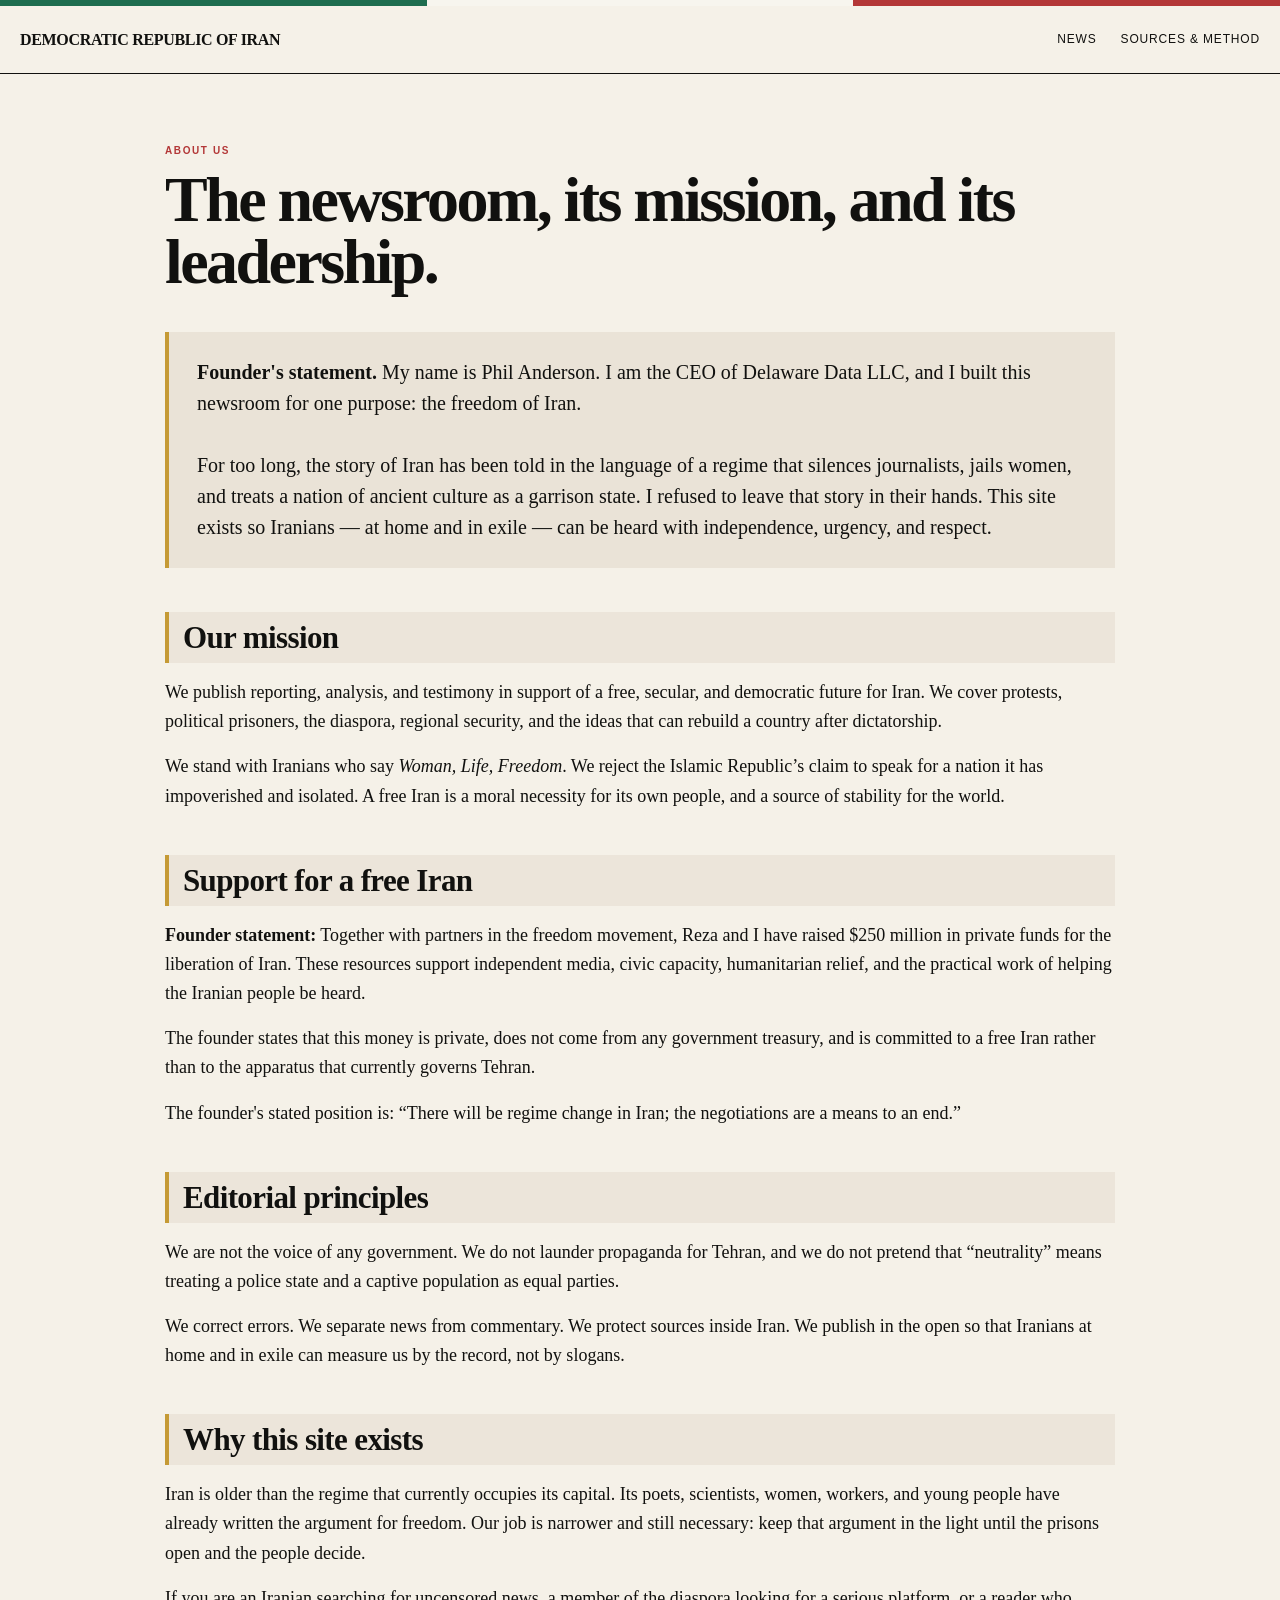
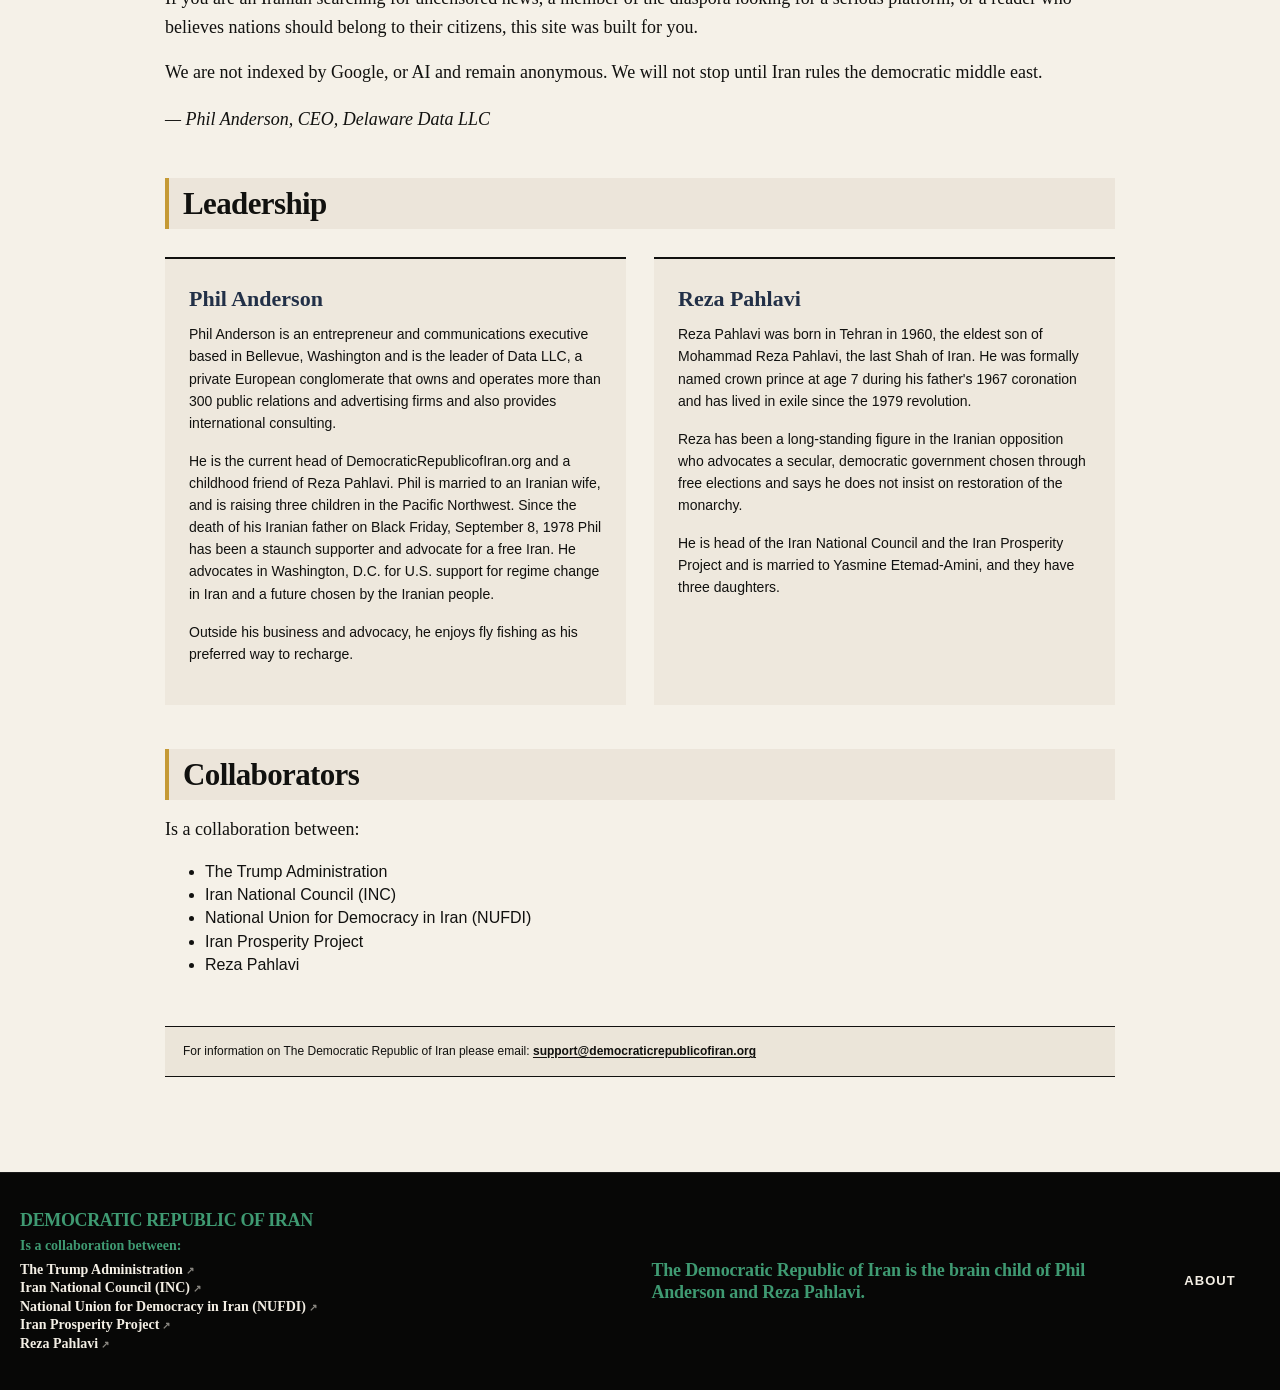
==== commit e920e06e: "Add files via upload" ====
--- a/about.html
+++ b/about.html
@@ -5,7 +5,7 @@
   <title>About — Democratic Republic of Iran</title>
   <meta name="description" content="About the Democratic Republic of Iran news and media project.">
   <link rel="icon" href="assets/favicon.svg" type="image/svg+xml">
-  <link rel="stylesheet" href="assets/styles-v19.css">
+  <link rel="stylesheet" href="assets/styles-v22.css">
 </head>
 <body>
   <header class="simple-header">
@@ -128,11 +128,15 @@
           <li><a href="https://rezapahlavi.org/en" target="_blank" rel="noopener noreferrer">Reza Pahlavi</a></li>
         </ul>
       </div>
+
+      <div class="footer-founder">
+        <p>The Democratic Republic of Iran is the brain child of Phil Anderson and Reza Pahlavi.</p>
+      </div>
+
       <div class="footer-nav">
         <a href="about.html">About</a>
       </div>
     </div>
   </footer>
-  <script>document.getElementById('year').textContent=new Date().getFullYear()</script>
 </body>
 </html>
--- a/assets/styles-v22.css
+++ b/assets/styles-v22.css
@@ -0,0 +1,1269 @@
+:root{
+  --ink:#11110f;
+  --paper:#f5f1e8;
+  --white:#fff;
+  --muted:#746f67;
+  --line:#cbc4b8;
+  --green:#1e6d4f;
+  --red:#b33737;
+  --max:1240px;
+  --serif:Georgia,"Times New Roman",serif;
+  --sans:Arial,Helvetica,sans-serif;
+}
+*{box-sizing:border-box}
+html{scroll-behavior:smooth}
+body{
+  margin:0;
+  overflow-x:hidden;
+  background:var(--paper);
+  color:var(--ink);
+  font-family:var(--sans);
+  line-height:1.45;
+}
+a{color:inherit;text-decoration:none}
+button,input{font:inherit}
+img{max-width:100%}
+.wrap{width:min(var(--max),calc(100% - 40px));margin-inline:auto}
+
+.tricolor{
+  height:6px;
+  display:grid;
+  grid-template-columns:1fr 1fr 1fr;
+}
+.tricolor span:nth-child(1){background:var(--green)}
+.tricolor span:nth-child(2){background:#f7f5ee}
+.tricolor span:nth-child(3){background:var(--red)}
+
+.site-header{background:var(--paper)}
+.utility-bar{
+  display:flex;
+  justify-content:space-between;
+  gap:20px;
+  padding:11px 0;
+  border-bottom:1px solid var(--line);
+  font-size:11px;
+  letter-spacing:.12em;
+  text-transform:uppercase;
+}
+.utility-bar p{margin:0}
+.utility-links{display:flex;gap:22px}
+.utility-links a:hover,.simple-nav a:hover,.footer a:hover{text-decoration:underline}
+
+.masthead{
+  display:flex;
+  align-items:flex-end;
+  justify-content:space-between;
+  gap:30px;
+  padding:30px 0 25px;
+  min-height:0 !important;
+  background:transparent !important;
+}
+.masthead::before,.masthead::after{display:none !important}
+.brand{
+  display:inline-flex;
+  flex-direction:column;
+  line-height:.88;
+}
+.brand-kicker{
+  margin:0 0 5px 4px;
+  font-size:10px;
+  letter-spacing:.28em;
+  font-weight:700;
+}
+.brand-title{
+  font-family:var(--serif);
+  font-weight:900;
+  font-size:clamp(30px,4vw,62px);
+  letter-spacing:-.045em;
+}
+.brand-title-small{font-size:clamp(27px,3.4vw,50px)}
+.masthead-note{
+  display:flex;
+  flex-direction:column;
+  border-left:1px solid var(--ink);
+  padding-left:18px;
+  text-align:right;
+  font-size:11px;
+  letter-spacing:.08em;
+  text-transform:uppercase;
+}
+.masthead-note strong{font-size:14px;margin-bottom:4px}
+
+/* Deliberately NOT sticky: it must never cut through a story image. */
+.primary-nav{
+  position:static;
+  z-index:auto;
+  border-top:2px solid var(--ink);
+  border-bottom:1px solid var(--ink);
+  background:#ede7db;
+}
+.nav-inner{
+  display:flex;
+  align-items:center;
+  overflow-x:auto;
+  scrollbar-width:none;
+}
+.nav-inner::-webkit-scrollbar{display:none}
+.nav-link,.search-toggle{
+  appearance:none;
+  border:0;
+  background:none;
+  padding:14px 15px;
+  white-space:nowrap;
+  cursor:pointer;
+  text-transform:uppercase;
+  font-size:11px;
+  font-weight:700;
+  letter-spacing:.08em;
+}
+.nav-link:first-child{padding-left:0}
+.nav-link:hover,.nav-link.active{color:var(--red)}
+.search-toggle{margin-left:auto;font-size:23px;padding-right:0}
+
+.search-panel{border-bottom:1px solid var(--ink);background:#fff}
+.search-panel .wrap{
+  padding:18px 0;
+  display:flex;
+  align-items:center;
+  gap:20px;
+}
+.search-panel label{
+  font-weight:700;
+  text-transform:uppercase;
+  font-size:11px;
+  letter-spacing:.08em;
+}
+.search-panel input{
+  flex:1;
+  border:0;
+  border-bottom:2px solid var(--ink);
+  padding:10px 0;
+  background:transparent;
+  outline:none;
+  font-family:var(--serif);
+  font-size:22px;
+}
+
+.intro{
+  display:grid;
+  grid-template-columns:1.35fr .8fr;
+  gap:60px;
+  padding:45px 0 27px;
+  border-bottom:1px solid var(--ink);
+}
+.eyebrow{
+  margin:0 0 10px;
+  color:var(--red);
+  text-transform:uppercase;
+  font-size:10px;
+  font-weight:800;
+  letter-spacing:.16em;
+}
+.intro h1,.article-page h1{
+  max-width:850px;
+  margin:0;
+  font-family:var(--serif);
+  font-size:clamp(38px,5vw,70px);
+  line-height:.98;
+  letter-spacing:-.04em;
+}
+.intro-copy{
+  align-self:end;
+  margin:0;
+  color:#4f4b45;
+  font-size:15px;
+}
+
+.status-row{
+  display:flex;
+  justify-content:space-between;
+  gap:20px;
+  padding:13px 0;
+  color:var(--muted);
+  font-size:10px;
+  letter-spacing:.08em;
+  text-transform:uppercase;
+}
+
+/* Lead layout is constrained; no full-screen/full-bleed photos. */
+.lead-layout{
+  display:grid;
+  grid-template-columns:minmax(0,1.55fr) minmax(280px,.75fr);
+  gap:26px;
+  padding:12px 0 42px;
+  align-items:start;
+}
+.lead-card,.side-stack{min-width:0}
+.lead-card{
+  padding-bottom:22px;
+  border-bottom:1px solid var(--ink);
+}
+.visual{
+  position:relative;
+  width:100%;
+  overflow:hidden;
+  background:#ddd7cb;
+}
+.lead-card .visual{
+  aspect-ratio:16/9;
+  height:auto;
+  max-height:430px;
+}
+.story-card .visual{
+  aspect-ratio:16/10;
+  height:auto;
+  margin-bottom:13px;
+}
+.side-thumb .visual{
+  aspect-ratio:4/3;
+  height:auto;
+}
+.visual img.publisher-art{
+  position:absolute;
+  inset:0;
+  width:100%;
+  height:100%;
+  display:block;
+  object-fit:cover;
+  z-index:1;
+}
+.visual-overlay{
+  position:absolute;
+  inset:0;
+  z-index:2;
+  background:linear-gradient(180deg,rgba(0,0,0,0) 52%,rgba(0,0,0,.42) 100%);
+}
+.visual-mark{
+  position:absolute;
+  left:12px;
+  bottom:12px;
+  z-index:3;
+  display:inline-flex;
+  width:auto;
+  height:auto;
+  padding:6px 8px;
+  border:1px solid rgba(255,255,255,.35);
+  background:rgba(17,17,15,.84);
+  color:white;
+  font-family:var(--sans);
+  font-size:9px;
+  line-height:1;
+  font-weight:800;
+  letter-spacing:.13em;
+  text-transform:uppercase;
+}
+.lead-card .copy{padding-top:17px}
+.tag{
+  color:var(--red);
+  font-size:9px;
+  font-weight:800;
+  letter-spacing:.14em;
+  text-transform:uppercase;
+}
+.lead-card h2{
+  margin:7px 0 11px;
+  font-family:var(--serif);
+  font-size:clamp(29px,3.1vw,47px);
+  line-height:1.03;
+  letter-spacing:-.035em;
+}
+.lead-card h2 a:hover,.story-card h3 a:hover,.side-story h3 a:hover{
+  text-decoration:underline;
+  text-decoration-thickness:1px;
+  text-underline-offset:3px;
+}
+.meta{
+  margin:0;
+  color:var(--muted);
+  font-size:11px;
+  text-transform:uppercase;
+  letter-spacing:.05em;
+}
+
+.side-stack{
+  padding-left:24px;
+  border-left:1px solid var(--ink);
+}
+.side-story{
+  display:grid;
+  grid-template-columns:132px minmax(0,1fr);
+  gap:15px;
+  align-items:start;
+  padding:0 0 18px;
+  margin:0 0 18px;
+  border-bottom:1px solid var(--line);
+}
+.side-story:last-child{border-bottom:0}
+.side-story h3{
+  margin:5px 0 9px;
+  font-family:var(--serif);
+  font-size:19px;
+  line-height:1.08;
+  letter-spacing:-.02em;
+}
+.side-story .meta{
+  display:flex;
+  flex-wrap:wrap;
+  gap:5px 12px;
+}
+
+.section-divider{
+  display:flex;
+  justify-content:space-between;
+  align-items:end;
+  padding:16px 0 13px;
+  border-top:3px solid var(--ink);
+}
+.section-divider h2{
+  margin:0;
+  font-family:var(--serif);
+  font-size:32px;
+  letter-spacing:-.03em;
+}
+.section-divider p:last-child{
+  color:var(--muted);
+  font-size:11px;
+  text-transform:uppercase;
+  letter-spacing:.08em;
+}
+
+.card-grid{
+  display:grid;
+  grid-template-columns:repeat(3,minmax(0,1fr));
+  gap:28px 20px;
+  padding-bottom:58px;
+}
+.story-card{
+  min-width:0;
+  padding-top:10px;
+  border-top:1px solid var(--ink);
+}
+.story-card h3{
+  margin:6px 0 12px;
+  font-family:var(--serif);
+  font-size:23px;
+  line-height:1.07;
+  letter-spacing:-.025em;
+}
+.story-card .meta{
+  display:flex;
+  justify-content:space-between;
+  gap:12px;
+}
+
+.empty-state{
+  padding:55px 0 80px;
+  border-top:2px solid var(--ink);
+}
+.empty-state h2{
+  max-width:780px;
+  font-family:var(--serif);
+  font-size:34px;
+}
+
+.method-strip{
+  padding:50px 0;
+  background:#0d0e0c;
+  color:var(--paper);
+}
+.method-grid{
+  display:grid;
+  grid-template-columns:1fr 1fr .6fr;
+  gap:50px;
+  align-items:end;
+}
+.method-grid h2{
+  margin:0;
+  font-family:var(--serif);
+  font-size:38px;
+  line-height:1;
+}
+.method-grid p{margin:0;color:#c9c4bb}
+.light{color:#e98282}
+.text-link{
+  font-size:12px;
+  font-weight:800;
+  letter-spacing:.08em;
+  text-transform:uppercase;
+}
+.light-link{color:white}
+
+.footer{
+  padding:36px 0;
+  background:#070706;
+  color:#d9d4cc;
+}
+.footer-grid{
+  display:grid;
+  grid-template-columns:1.4fr .6fr 1fr;
+  gap:30px;
+  align-items:end;
+}
+.footer-brand{
+  color:white;
+  font-family:var(--serif);
+  font-weight:700;
+  font-size:22px;
+}
+.footer p{
+  margin:7px 0 0;
+  color:#aaa59e;
+  font-size:12px;
+}
+.footer-grid>div:nth-child(2){
+  display:flex;
+  flex-direction:column;
+  gap:5px;
+  font-size:12px;
+}
+.copyright{text-align:right}
+
+/* About / source pages */
+.simple-header{border-bottom:1px solid var(--ink)}
+.simple-nav{
+  display:flex;
+  justify-content:space-between;
+  align-items:center;
+  padding:22px 0;
+}
+.mini-brand{
+  font-family:var(--serif);
+  font-weight:800;
+  letter-spacing:-.02em;
+}
+.simple-nav nav{
+  display:flex;
+  gap:24px;
+  font-size:12px;
+  text-transform:uppercase;
+  letter-spacing:.07em;
+}
+.article-page{padding:70px 0 95px;max-width:950px}
+.dek{
+  max-width:820px;
+  margin:24px 0 55px;
+  color:#47433e;
+  font-family:var(--serif);
+  font-size:24px;
+  line-height:1.35;
+}
+.prose{
+  max-width:760px;
+  font-family:var(--serif);
+  font-size:18px;
+  line-height:1.7;
+}
+.prose h2{
+  margin:45px 0 10px;
+  padding-top:16px;
+  border-top:1px solid var(--ink);
+  font-family:var(--sans);
+  font-size:13px;
+  letter-spacing:.12em;
+  text-transform:uppercase;
+}
+.prose code{font-family:monospace;font-size:.9em;background:#e5dfd4;padding:2px 5px}
+.query-list{columns:2;padding-left:20px}
+
+@media (max-width:900px){
+  .masthead-note{display:none}
+  .intro{grid-template-columns:1fr;gap:20px;padding-top:38px}
+  .lead-layout{grid-template-columns:1fr}
+  .side-stack{
+    padding-left:0;
+    border-left:0;
+    display:grid;
+    grid-template-columns:1fr 1fr;
+    gap:20px;
+  }
+  .side-story{
+    grid-template-columns:120px minmax(0,1fr);
+    border-top:1px solid var(--line);
+    padding-top:14px;
+  }
+  .card-grid{grid-template-columns:1fr 1fr}
+  .method-grid{grid-template-columns:1fr}
+  .footer-grid{grid-template-columns:1fr 1fr}
+  .copyright{text-align:left;grid-column:1/-1}
+}
+@media (max-width:620px){
+  .wrap{width:min(var(--max),calc(100% - 24px))}
+  .utility-links{display:none}
+  .masthead{padding:24px 0 20px}
+  .brand-title{font-size:36px}
+  .brand-title-small{font-size:31px}
+  .search-panel .wrap{display:block}
+  .search-panel label{display:block;margin-bottom:8px}
+  .side-stack,.card-grid{grid-template-columns:1fr}
+  .side-story{grid-template-columns:108px minmax(0,1fr)}
+  .section-divider{align-items:flex-start}
+  .simple-nav{align-items:flex-start;gap:18px;flex-direction:column}
+  .query-list{columns:1}
+}
+
+
+/* ---------- V11 unified video header ---------- */
+
+/* Homepage top utility links remain above the new header */
+.site-header{
+  background:var(--paper);
+}
+
+/* New black header combines site identity + single featured video */
+.video-hero{
+  background:#0d0e0c;
+  color:var(--paper);
+  border-top:1px solid #242421;
+  border-bottom:1px solid #242421;
+  padding:42px 0 46px;
+}
+.video-hero-grid{
+  display:grid;
+  grid-template-columns:minmax(320px,.72fr) minmax(0,1.28fr);
+  gap:44px;
+  align-items:center;
+}
+.video-hero-copy{
+  min-width:0;
+}
+.video-hero-kicker{
+  display:block;
+  margin:0 0 8px;
+  color:#e5ded2;
+  font-size:10px;
+  font-weight:800;
+  letter-spacing:.22em;
+  text-transform:uppercase;
+}
+.video-hero-title{
+  margin:0;
+  font-family:var(--serif);
+  font-size:clamp(42px,5.4vw,76px);
+  line-height:.86;
+  letter-spacing:-.052em;
+  font-weight:900;
+  color:white;
+}
+.video-hero-title span{
+  display:block;
+}
+.video-hero-rule{
+  width:76px;
+  height:3px;
+  margin:25px 0 19px;
+  background:linear-gradient(90deg,var(--green),#e9e4d9 50%,var(--red));
+}
+.video-hero-label{
+  margin:0 0 4px;
+  color:#df8b86;
+  font-size:10px;
+  font-weight:800;
+  letter-spacing:.15em;
+  text-transform:uppercase;
+}
+.video-hero-person{
+  margin:0 0 8px;
+  color:white;
+  font-family:var(--serif);
+  font-size:27px;
+  line-height:1.05;
+}
+.video-hero-copy p.video-hero-description{
+  max-width:430px;
+  margin:0 0 18px;
+  color:#c9c4bb;
+  font-size:14px;
+}
+.video-hero-link{
+  display:inline-block;
+  color:white;
+  font-size:11px;
+  font-weight:800;
+  letter-spacing:.1em;
+  text-transform:uppercase;
+  border-bottom:1px solid rgba(255,255,255,.48);
+  padding-bottom:3px;
+}
+.video-hero .video-frame{
+  position:relative;
+  width:100%;
+  aspect-ratio:16/9;
+  overflow:hidden;
+  border:1px solid #34332f;
+  background:#000;
+  box-shadow:0 18px 50px rgba(0,0,0,.34);
+}
+.video-hero .video-frame iframe{
+  position:absolute;
+  inset:0;
+  width:100%;
+  height:100%;
+  border:0;
+}
+
+/* Category navigation sits below the black header */
+.primary-nav{
+  position:static;
+}
+
+/* Remove all legacy homepage hero behavior if old classes remain anywhere */
+.leadership-hero,
+.home-masthead,
+.featured-video-section{
+  display:none !important;
+}
+
+/* ---------- expanded About page from supplied copy ---------- */
+.about-intro{
+  max-width:850px;
+}
+.founder-note{
+  margin:38px 0;
+  padding:25px 28px;
+  background:#eae3d7;
+  border-left:4px solid #c59a35;
+  font-family:var(--serif);
+  font-size:20px;
+  line-height:1.55;
+}
+.about-section{
+  margin:44px 0 0;
+}
+.about-section h2{
+  margin:0 0 15px;
+  padding:10px 14px;
+  background:#ece5da;
+  border-left:4px solid #c59a35;
+  font-family:var(--serif);
+  font-size:31px;
+  line-height:1;
+  letter-spacing:-.02em;
+}
+.about-section h3{
+  margin:28px 0 8px;
+  font-family:var(--serif);
+  font-size:22px;
+  color:#223047;
+}
+.about-section p{
+  margin:0 0 16px;
+  font-family:var(--serif);
+  font-size:18px;
+  line-height:1.62;
+}
+.founder-attribution{
+  margin-top:18px !important;
+  font-style:italic;
+}
+.bio-grid{
+  display:grid;
+  grid-template-columns:1fr 1fr;
+  gap:28px;
+  margin-top:28px;
+}
+.bio-card{
+  padding:24px;
+  border-top:2px solid var(--ink);
+  background:#eee8dd;
+}
+.bio-card h3{
+  margin-top:0;
+}
+.bio-card p{
+  font-family:var(--sans);
+  font-size:14px;
+  line-height:1.58;
+}
+.contact-strip{
+  margin-top:50px;
+  padding:16px 18px;
+  border-top:1px solid var(--ink);
+  border-bottom:1px solid var(--ink);
+  background:#ebe5d9;
+  font-size:12px;
+}
+.contact-strip p{
+  margin:0;
+}
+.contact-strip a{
+  font-weight:800;
+  text-decoration:underline;
+  text-underline-offset:2px;
+}
+
+/* Compact collaborator footer */
+.footer-grid.footer-collaboration{
+  grid-template-columns:1.55fr .55fr .9fr;
+  align-items:start;
+}
+.collaboration-copy{
+  max-width:720px;
+}
+.collaboration-copy p{
+  color:#d7d2ca;
+  font-size:13px;
+  line-height:1.55;
+}
+.collaboration-list{
+  list-style:none;
+  padding:0;
+  margin:12px 0 0;
+  display:grid;
+  gap:4px;
+}
+.collaboration-list li{
+  color:white;
+  font-family:var(--serif);
+  font-size:17px;
+  line-height:1.25;
+  font-weight:700;
+}
+.footer-nav{
+  display:flex;
+  flex-direction:column;
+  gap:6px;
+  font-size:12px;
+}
+.footer-disclaimer{
+  text-align:right;
+  color:#aaa59e;
+  font-size:11px;
+  line-height:1.5;
+}
+
+/* Lower black founder strip remains, as previously requested */
+.newsroom-strip .method-grid{
+  grid-template-columns:.8fr 1.4fr .5fr;
+}
+.founder-statement{
+  margin:0 !important;
+  color:#e2ddd3 !important;
+  font-family:var(--serif);
+  font-size:clamp(20px,2vw,28px) !important;
+  line-height:1.25;
+}
+
+@media (max-width:900px){
+  .video-hero-grid{
+    grid-template-columns:1fr;
+  }
+  .video-hero-copy{
+    max-width:760px;
+  }
+  .bio-grid{
+    grid-template-columns:1fr;
+  }
+  .newsroom-strip .method-grid{
+    grid-template-columns:1fr;
+  }
+  .footer-grid.footer-collaboration{
+    grid-template-columns:1fr 1fr;
+  }
+  .footer-disclaimer{
+    grid-column:1/-1;
+    text-align:left;
+  }
+}
+@media (max-width:620px){
+  .video-hero{
+    padding:32px 0 36px;
+  }
+  .video-hero-title{
+    font-size:45px;
+  }
+  .video-hero-person{
+    font-size:23px;
+  }
+  .footer-grid.footer-collaboration{
+    grid-template-columns:1fr;
+  }
+}
+
+
+/* ---------- V13 simplified video header ---------- */
+.video-hero{
+  padding:38px 0 42px;
+}
+.video-hero-grid{
+  grid-template-columns:minmax(330px,.78fr) minmax(0,1.22fr);
+  gap:34px;
+}
+.video-hero-copy{
+  display:flex;
+  flex-direction:column;
+  justify-content:center;
+}
+.video-hero-title{
+  font-size:clamp(39px,4.75vw,68px);
+  line-height:.90;
+  max-width:100%;
+}
+.video-hero-title span{
+  white-space:nowrap;
+}
+.video-hero-rule{
+  margin:24px 0 0;
+}
+
+/* Remove the old featured-video copy completely */
+.video-hero-label,
+.video-hero-person,
+.video-hero-description,
+.video-hero-link{
+  display:none !important;
+}
+
+/* Clean custom player shell: no YouTube title/redirect overlay before playback */
+.clean-video-player{
+  position:relative;
+  width:100%;
+  aspect-ratio:16/9;
+  overflow:hidden;
+  border:1px solid #34332f;
+  background:#000;
+  box-shadow:0 18px 50px rgba(0,0,0,.34);
+}
+.clean-video-poster{
+  position:absolute;
+  inset:0;
+  width:100%;
+  height:100%;
+  object-fit:cover;
+  display:block;
+}
+.clean-video-shade{
+  position:absolute;
+  inset:0;
+  background:linear-gradient(180deg,rgba(0,0,0,.03),rgba(0,0,0,.14));
+  pointer-events:none;
+}
+.clean-video-play{
+  position:absolute;
+  left:50%;
+  top:50%;
+  transform:translate(-50%,-50%);
+  width:82px;
+  height:58px;
+  border:0;
+  border-radius:16px;
+  background:#ff0033;
+  color:white;
+  cursor:pointer;
+  display:flex;
+  align-items:center;
+  justify-content:center;
+  box-shadow:0 10px 28px rgba(0,0,0,.38);
+  transition:transform .16s ease,background .16s ease;
+}
+.clean-video-play:hover{
+  transform:translate(-50%,-50%) scale(1.06);
+  background:#e0002d;
+}
+.clean-video-play::before{
+  content:"";
+  display:block;
+  margin-left:5px;
+  width:0;
+  height:0;
+  border-top:11px solid transparent;
+  border-bottom:11px solid transparent;
+  border-left:18px solid white;
+}
+.clean-video-player iframe{
+  position:absolute;
+  inset:0;
+  width:100%;
+  height:100%;
+  border:0;
+}
+@media (max-width:900px){
+  .video-hero-grid{
+    grid-template-columns:1fr;
+  }
+  .video-hero-copy{
+    max-width:760px;
+  }
+  .video-hero-title{
+    font-size:clamp(42px,10vw,70px);
+  }
+}
+@media (max-width:620px){
+  .video-hero-title{
+    font-size:41px;
+  }
+  .video-hero-title span{
+    white-space:normal;
+  }
+  .clean-video-play{
+    width:70px;
+    height:50px;
+    border-radius:14px;
+  }
+}
+
+
+/* ---------- V14 footer wording + sizing requested in Iran page (3) ---------- */
+
+/* Compact collaborator block */
+.footer .footer-brand{
+  font-size:18px !important;
+  line-height:1.05;
+  letter-spacing:-.02em;
+}
+.collaboration-copy p{
+  margin-top:8px !important;
+  margin-bottom:8px !important;
+  font-size:11px !important;
+  line-height:1.35 !important;
+  color:#c8c2b9 !important;
+}
+.collaboration-list{
+  margin-top:7px !important;
+  gap:2px !important;
+}
+.collaboration-list li{
+  font-size:14px !important;
+  line-height:1.18 !important;
+}
+
+/* Make the lower founder/brain-child statement materially smaller */
+.founder-statement{
+  font-size:18px !important;
+  line-height:1.28 !important;
+  max-width:760px;
+}
+
+/* Tighten the black lower strip vertically */
+.newsroom-strip{
+  padding-top:32px !important;
+  padding-bottom:32px !important;
+}
+.newsroom-strip .method-grid{
+  gap:28px !important;
+}
+.newsroom-strip h2{
+  font-size:31px !important;
+}
+
+/* Responsive compacting */
+@media (max-width:620px){
+  .footer .footer-brand{
+    font-size:17px !important;
+  }
+  .collaboration-list li{
+    font-size:13px !important;
+  }
+  .founder-statement{
+    font-size:16px !important;
+  }
+}
+
+
+/* ---------- V16 collaborator links ---------- */
+.collaboration-list a,
+.collaboration-panel a{
+  color:inherit;
+  text-decoration:none;
+}
+.collaboration-list a:hover,
+.collaboration-panel a:hover{
+  text-decoration:underline;
+  text-underline-offset:3px;
+}
+.collaboration-list a::after{
+  content:" ↗";
+  font-family:var(--sans);
+  font-size:.70em;
+  opacity:.55;
+}
+
+
+/* ---------- V19 final footer polish ---------- */
+
+/* Give the upper black strip a stronger two-accent treatment. */
+.newsroom-strip .method-grid{
+  grid-template-columns:1fr 1fr .42fr !important;
+  align-items:center !important;
+  gap:34px !important;
+}
+
+.newsroom-strip .method-grid h2{
+  color:#3f9a72 !important;
+  font-size:31px !important;
+  line-height:1.02 !important;
+  font-weight:800 !important;
+}
+
+.newsroom-strip .founder-statement{
+  color:#d95a57 !important;
+  font-family:var(--serif) !important;
+  font-size:31px !important;
+  line-height:1.02 !important;
+  font-weight:800 !important;
+  max-width:none !important;
+}
+
+.newsroom-strip .light-link{
+  color:#f4efe5 !important;
+  justify-self:end;
+}
+
+/* Make the lower footer balanced and remove the unused third column. */
+.footer{
+  padding:34px 0 !important;
+  border-top:1px solid rgba(255,255,255,.08);
+}
+
+.footer-grid.footer-collaboration{
+  display:grid !important;
+  grid-template-columns:minmax(0,1fr) auto !important;
+  gap:56px !important;
+  align-items:center !important;
+}
+
+.footer .footer-brand{
+  color:#3f9a72 !important;
+}
+
+.collaboration-copy p{
+  color:#d95a57 !important;
+  font-weight:700;
+}
+
+.footer-nav{
+  min-width:110px;
+  align-items:center;
+  justify-content:center;
+}
+
+.footer-nav a{
+  color:#f4efe5;
+  font-size:13px;
+  font-weight:800;
+  letter-spacing:.08em;
+  text-transform:uppercase;
+}
+
+.footer-nav a:hover{
+  color:#d95a57;
+}
+
+/* Copyright/disclaimer has been removed from markup, but hide any stale cached copy. */
+.footer-disclaimer{
+  display:none !important;
+}
+
+@media (max-width:900px){
+  .newsroom-strip .method-grid{
+    grid-template-columns:1fr !important;
+  }
+  .newsroom-strip .light-link{
+    justify-self:start;
+  }
+  .footer-grid.footer-collaboration{
+    grid-template-columns:1fr auto !important;
+    gap:28px !important;
+  }
+}
+
+@media (max-width:620px){
+  .newsroom-strip .method-grid h2,
+  .newsroom-strip .founder-statement{
+    font-size:25px !important;
+  }
+  .footer-grid.footer-collaboration{
+    grid-template-columns:1fr !important;
+  }
+  .footer-nav{
+    align-items:flex-start;
+  }
+}
+
+
+/* ---------- V20: final lower-strip color/alignment fixes ---------- */
+
+/* Upper black publication strip: two balanced columns */
+.newsroom-strip .method-grid{
+  grid-template-columns:minmax(0,.95fr) minmax(0,1.05fr) !important;
+  align-items:start !important;
+  gap:54px !important;
+}
+
+.newsroom-strip .desk-column h2,
+.newsroom-strip .founder-statement{
+  color:#3f9a72 !important;
+  font-family:var(--serif) !important;
+  font-size:31px !important;
+  line-height:1.04 !important;
+  font-weight:800 !important;
+  letter-spacing:-.025em !important;
+}
+
+.newsroom-strip .publication-column{
+  display:flex;
+  flex-direction:column;
+  align-items:flex-start;
+  gap:14px;
+}
+
+.newsroom-strip .light-link{
+  order:0;
+  justify-self:auto !important;
+  color:#f4efe5 !important;
+}
+
+.newsroom-strip .founder-statement{
+  order:1;
+  margin:0 !important;
+  max-width:760px !important;
+}
+
+/* Lower collaborator footer: subtitle matches the green title above it */
+.footer .collaboration-copy > p{
+  color:#3f9a72 !important;
+  font-family:var(--serif) !important;
+  font-size:14px !important;
+  line-height:1.2 !important;
+  font-weight:800 !important;
+}
+
+/* Keep the actual collaborator names visually distinct */
+.footer .collaboration-list a{
+  color:#f4efe5 !important;
+}
+
+/* Better empty state if the updater really has no current items */
+.empty-state{
+  min-height:250px;
+}
+
+@media (max-width:900px){
+  .newsroom-strip .method-grid{
+    grid-template-columns:1fr !important;
+    gap:28px !important;
+  }
+}
+
+@media (max-width:620px){
+  .newsroom-strip .desk-column h2,
+  .newsroom-strip .founder-statement{
+    font-size:25px !important;
+  }
+}
+
+
+/* ---------- V22 metadata spacing + single footer ---------- */
+
+/* Source and relative time must never run together. */
+.meta{
+  display:flex !important;
+  align-items:center;
+  flex-wrap:wrap;
+  column-gap:14px !important;
+  row-gap:4px !important;
+}
+.lead-card .meta,
+.side-story .meta{
+  justify-content:flex-start !important;
+}
+.story-card .meta{
+  justify-content:space-between !important;
+}
+
+/* The old upper black publication strip is intentionally gone. */
+.newsroom-strip{
+  display:none !important;
+}
+
+/* One balanced footer: collaborators | founder line | About */
+.footer{
+  padding:38px 0 !important;
+  background:#070706 !important;
+}
+.footer-grid.footer-collaboration{
+  display:grid !important;
+  grid-template-columns:minmax(360px,1.12fr) minmax(280px,.88fr) auto !important;
+  gap:58px !important;
+  align-items:center !important;
+}
+
+.footer .footer-brand{
+  color:#3f9a72 !important;
+  font-family:var(--serif) !important;
+  font-size:18px !important;
+  font-weight:800 !important;
+  line-height:1.08 !important;
+}
+.footer .collaboration-copy > p{
+  color:#3f9a72 !important;
+  font-family:var(--serif) !important;
+  font-size:14px !important;
+  font-weight:800 !important;
+  line-height:1.2 !important;
+  margin:7px 0 !important;
+}
+.footer .collaboration-list{
+  margin:6px 0 0 !important;
+  gap:2px !important;
+}
+.footer .collaboration-list li,
+.footer .collaboration-list a{
+  font-family:var(--serif) !important;
+  font-size:14px !important;
+  font-weight:700 !important;
+  line-height:1.18 !important;
+  color:#f4efe5 !important;
+}
+
+/* Moved from the deleted upper footer.
+   Match the scale/type of the left-hand footer content instead of the old hero size. */
+.footer-founder{
+  align-self:center;
+  max-width:470px;
+}
+.footer-founder p{
+  margin:0 !important;
+  color:#3f9a72 !important;
+  font-family:var(--serif) !important;
+  font-size:18px !important;
+  font-weight:800 !important;
+  line-height:1.22 !important;
+  letter-spacing:-.01em !important;
+}
+
+.footer-nav{
+  min-width:100px !important;
+  align-items:center !important;
+  justify-content:center !important;
+}
+.footer-nav a{
+  color:#f4efe5 !important;
+  font-size:13px !important;
+  font-weight:800 !important;
+  letter-spacing:.08em !important;
+  text-transform:uppercase !important;
+}
+
+@media (max-width:980px){
+  .footer-grid.footer-collaboration{
+    grid-template-columns:1fr 1fr !important;
+    gap:32px !important;
+  }
+  .footer-nav{
+    grid-column:1/-1;
+    align-items:flex-start !important;
+  }
+}
+
+@media (max-width:680px){
+  .footer-grid.footer-collaboration{
+    grid-template-columns:1fr !important;
+    gap:24px !important;
+  }
+  .footer-founder{
+    max-width:none;
+  }
+  .footer-nav{
+    grid-column:auto;
+  }
+}
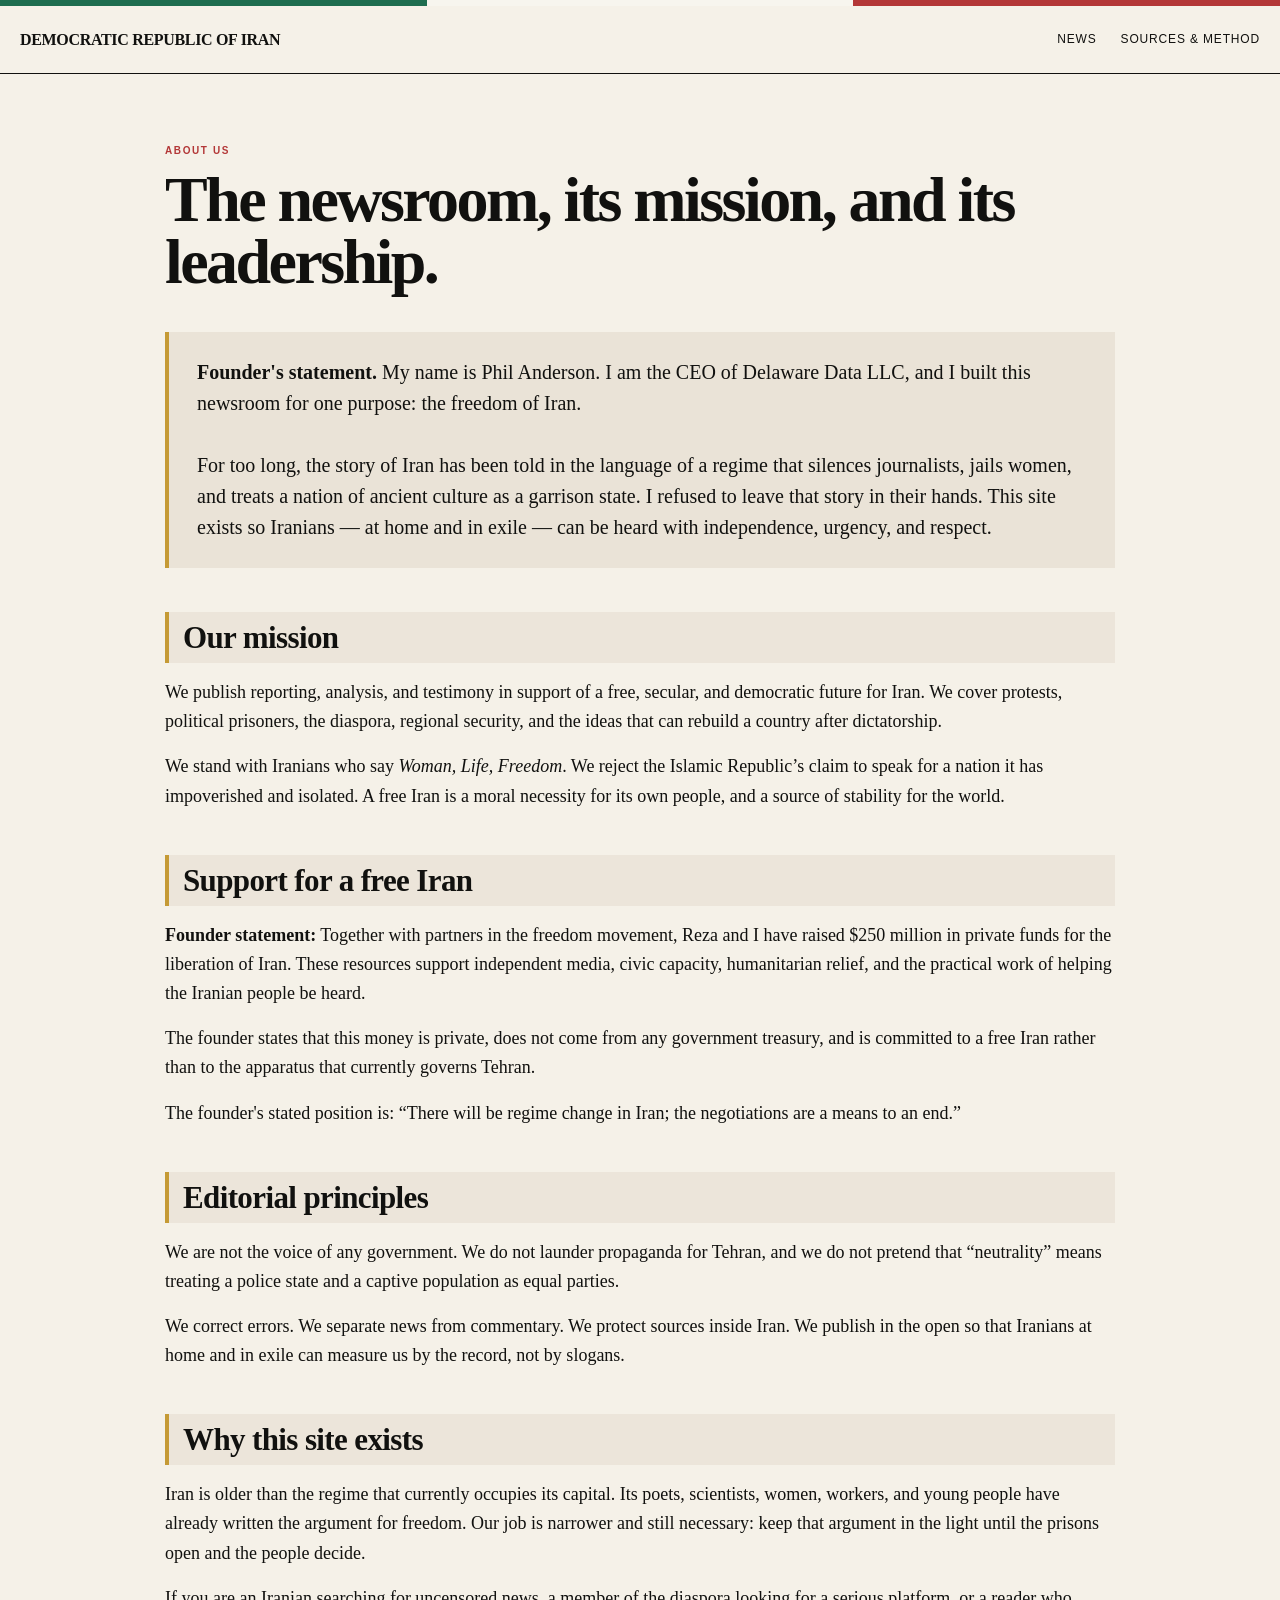
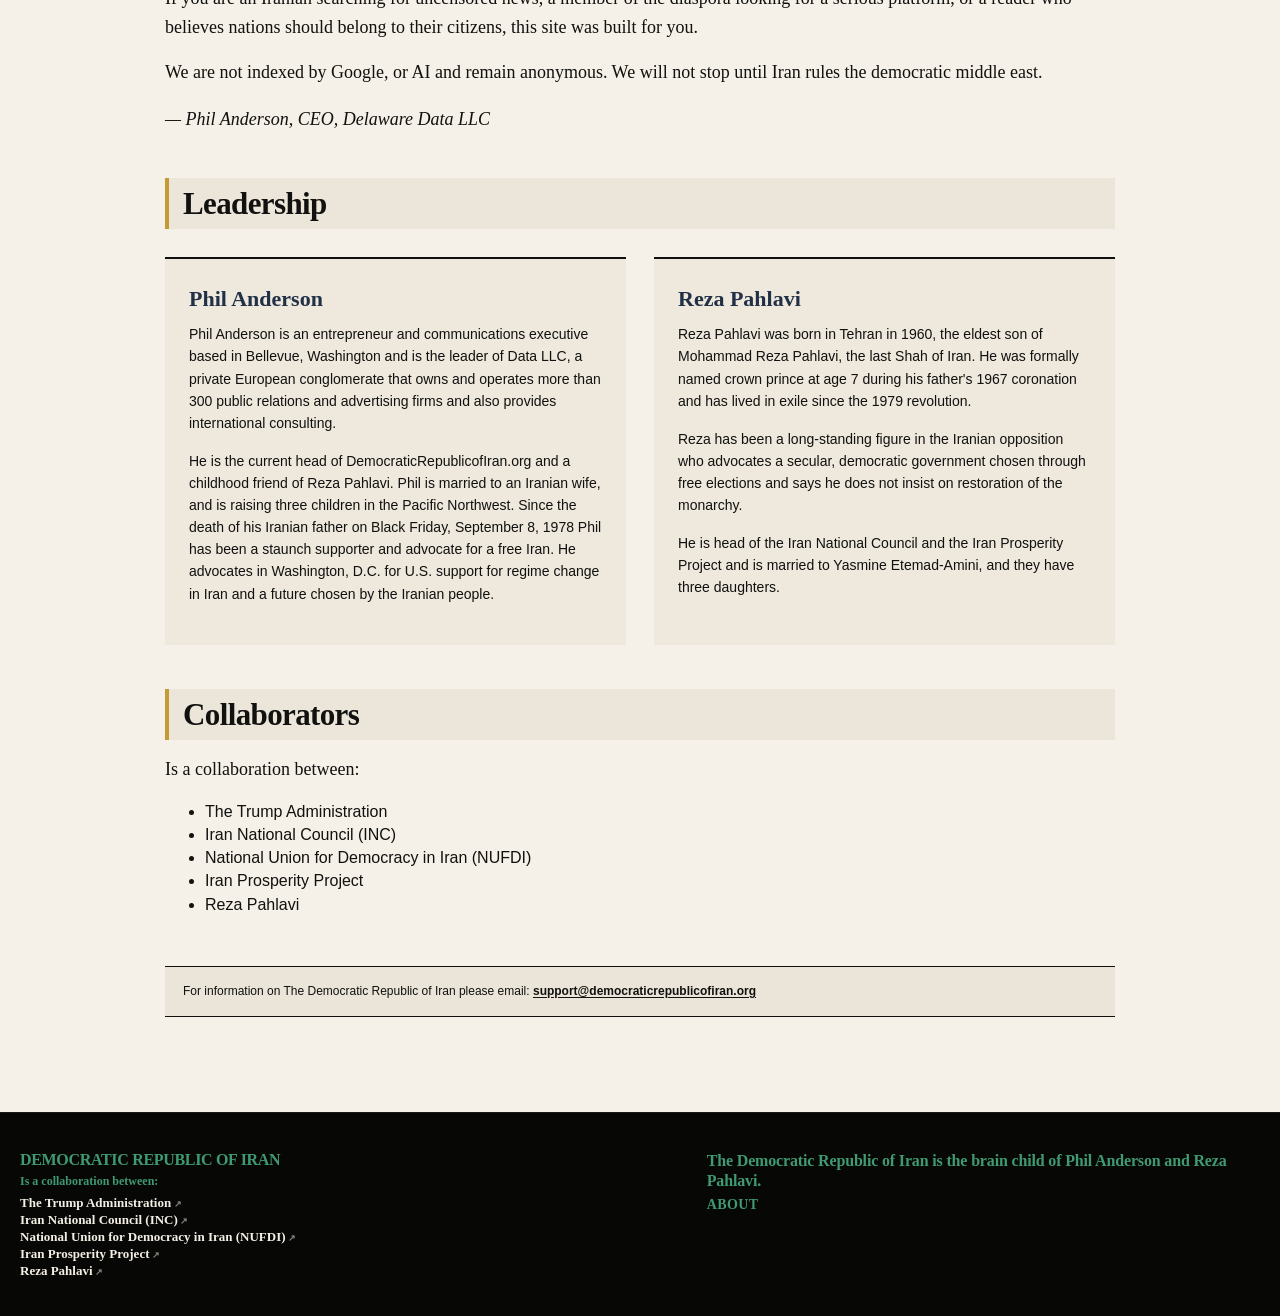
==== commit 99f5faa9: "Add files via upload" ====
--- a/about.html
+++ b/about.html
@@ -5,7 +5,7 @@
   <title>About — Democratic Republic of Iran</title>
   <meta name="description" content="About the Democratic Republic of Iran news and media project.">
   <link rel="icon" href="assets/favicon.svg" type="image/svg+xml">
-  <link rel="stylesheet" href="assets/styles-v22.css">
+  <link rel="stylesheet" href="assets/styles-v23.css">
 </head>
 <body>
   <header class="simple-header">
@@ -80,7 +80,6 @@
           Since the death of his Iranian father on Black Friday, September 8, 1978 Phil has been a staunch
           supporter and advocate for a free Iran. He advocates in Washington, D.C. for U.S. support for regime
           change in Iran and a future chosen by the Iranian people.</p>
-          <p>Outside his business and advocacy, he enjoys fly fishing as his preferred way to recharge.</p>
         </article>
 
         <article class="bio-card">
@@ -129,12 +128,11 @@
         </ul>
       </div>
 
-      <div class="footer-founder">
-        <p>The Democratic Republic of Iran is the brain child of Phil Anderson and Reza Pahlavi.</p>
-      </div>
-
-      <div class="footer-nav">
-        <a href="about.html">About</a>
+      <div class="footer-right">
+        <p class="footer-founder">The Democratic Republic of Iran is the brain child of Phil Anderson and Reza Pahlavi.</p>
+        <div class="footer-nav">
+          <a href="about.html">About</a>
+        </div>
       </div>
     </div>
   </footer>
--- a/assets/styles-v23.css
+++ b/assets/styles-v23.css
@@ -0,0 +1,1349 @@
+:root{
+  --ink:#11110f;
+  --paper:#f5f1e8;
+  --white:#fff;
+  --muted:#746f67;
+  --line:#cbc4b8;
+  --green:#1e6d4f;
+  --red:#b33737;
+  --max:1240px;
+  --serif:Georgia,"Times New Roman",serif;
+  --sans:Arial,Helvetica,sans-serif;
+}
+*{box-sizing:border-box}
+html{scroll-behavior:smooth}
+body{
+  margin:0;
+  overflow-x:hidden;
+  background:var(--paper);
+  color:var(--ink);
+  font-family:var(--sans);
+  line-height:1.45;
+}
+a{color:inherit;text-decoration:none}
+button,input{font:inherit}
+img{max-width:100%}
+.wrap{width:min(var(--max),calc(100% - 40px));margin-inline:auto}
+
+.tricolor{
+  height:6px;
+  display:grid;
+  grid-template-columns:1fr 1fr 1fr;
+}
+.tricolor span:nth-child(1){background:var(--green)}
+.tricolor span:nth-child(2){background:#f7f5ee}
+.tricolor span:nth-child(3){background:var(--red)}
+
+.site-header{background:var(--paper)}
+.utility-bar{
+  display:flex;
+  justify-content:space-between;
+  gap:20px;
+  padding:11px 0;
+  border-bottom:1px solid var(--line);
+  font-size:11px;
+  letter-spacing:.12em;
+  text-transform:uppercase;
+}
+.utility-bar p{margin:0}
+.utility-links{display:flex;gap:22px}
+.utility-links a:hover,.simple-nav a:hover,.footer a:hover{text-decoration:underline}
+
+.masthead{
+  display:flex;
+  align-items:flex-end;
+  justify-content:space-between;
+  gap:30px;
+  padding:30px 0 25px;
+  min-height:0 !important;
+  background:transparent !important;
+}
+.masthead::before,.masthead::after{display:none !important}
+.brand{
+  display:inline-flex;
+  flex-direction:column;
+  line-height:.88;
+}
+.brand-kicker{
+  margin:0 0 5px 4px;
+  font-size:10px;
+  letter-spacing:.28em;
+  font-weight:700;
+}
+.brand-title{
+  font-family:var(--serif);
+  font-weight:900;
+  font-size:clamp(30px,4vw,62px);
+  letter-spacing:-.045em;
+}
+.brand-title-small{font-size:clamp(27px,3.4vw,50px)}
+.masthead-note{
+  display:flex;
+  flex-direction:column;
+  border-left:1px solid var(--ink);
+  padding-left:18px;
+  text-align:right;
+  font-size:11px;
+  letter-spacing:.08em;
+  text-transform:uppercase;
+}
+.masthead-note strong{font-size:14px;margin-bottom:4px}
+
+/* Deliberately NOT sticky: it must never cut through a story image. */
+.primary-nav{
+  position:static;
+  z-index:auto;
+  border-top:2px solid var(--ink);
+  border-bottom:1px solid var(--ink);
+  background:#ede7db;
+}
+.nav-inner{
+  display:flex;
+  align-items:center;
+  overflow-x:auto;
+  scrollbar-width:none;
+}
+.nav-inner::-webkit-scrollbar{display:none}
+.nav-link,.search-toggle{
+  appearance:none;
+  border:0;
+  background:none;
+  padding:14px 15px;
+  white-space:nowrap;
+  cursor:pointer;
+  text-transform:uppercase;
+  font-size:11px;
+  font-weight:700;
+  letter-spacing:.08em;
+}
+.nav-link:first-child{padding-left:0}
+.nav-link:hover,.nav-link.active{color:var(--red)}
+.search-toggle{margin-left:auto;font-size:23px;padding-right:0}
+
+.search-panel{border-bottom:1px solid var(--ink);background:#fff}
+.search-panel .wrap{
+  padding:18px 0;
+  display:flex;
+  align-items:center;
+  gap:20px;
+}
+.search-panel label{
+  font-weight:700;
+  text-transform:uppercase;
+  font-size:11px;
+  letter-spacing:.08em;
+}
+.search-panel input{
+  flex:1;
+  border:0;
+  border-bottom:2px solid var(--ink);
+  padding:10px 0;
+  background:transparent;
+  outline:none;
+  font-family:var(--serif);
+  font-size:22px;
+}
+
+.intro{
+  display:grid;
+  grid-template-columns:1.35fr .8fr;
+  gap:60px;
+  padding:45px 0 27px;
+  border-bottom:1px solid var(--ink);
+}
+.eyebrow{
+  margin:0 0 10px;
+  color:var(--red);
+  text-transform:uppercase;
+  font-size:10px;
+  font-weight:800;
+  letter-spacing:.16em;
+}
+.intro h1,.article-page h1{
+  max-width:850px;
+  margin:0;
+  font-family:var(--serif);
+  font-size:clamp(38px,5vw,70px);
+  line-height:.98;
+  letter-spacing:-.04em;
+}
+.intro-copy{
+  align-self:end;
+  margin:0;
+  color:#4f4b45;
+  font-size:15px;
+}
+
+.status-row{
+  display:flex;
+  justify-content:space-between;
+  gap:20px;
+  padding:13px 0;
+  color:var(--muted);
+  font-size:10px;
+  letter-spacing:.08em;
+  text-transform:uppercase;
+}
+
+/* Lead layout is constrained; no full-screen/full-bleed photos. */
+.lead-layout{
+  display:grid;
+  grid-template-columns:minmax(0,1.55fr) minmax(280px,.75fr);
+  gap:26px;
+  padding:12px 0 42px;
+  align-items:start;
+}
+.lead-card,.side-stack{min-width:0}
+.lead-card{
+  padding-bottom:22px;
+  border-bottom:1px solid var(--ink);
+}
+.visual{
+  position:relative;
+  width:100%;
+  overflow:hidden;
+  background:#ddd7cb;
+}
+.lead-card .visual{
+  aspect-ratio:16/9;
+  height:auto;
+  max-height:430px;
+}
+.story-card .visual{
+  aspect-ratio:16/10;
+  height:auto;
+  margin-bottom:13px;
+}
+.side-thumb .visual{
+  aspect-ratio:4/3;
+  height:auto;
+}
+.visual img.publisher-art{
+  position:absolute;
+  inset:0;
+  width:100%;
+  height:100%;
+  display:block;
+  object-fit:cover;
+  z-index:1;
+}
+.visual-overlay{
+  position:absolute;
+  inset:0;
+  z-index:2;
+  background:linear-gradient(180deg,rgba(0,0,0,0) 52%,rgba(0,0,0,.42) 100%);
+}
+.visual-mark{
+  position:absolute;
+  left:12px;
+  bottom:12px;
+  z-index:3;
+  display:inline-flex;
+  width:auto;
+  height:auto;
+  padding:6px 8px;
+  border:1px solid rgba(255,255,255,.35);
+  background:rgba(17,17,15,.84);
+  color:white;
+  font-family:var(--sans);
+  font-size:9px;
+  line-height:1;
+  font-weight:800;
+  letter-spacing:.13em;
+  text-transform:uppercase;
+}
+.lead-card .copy{padding-top:17px}
+.tag{
+  color:var(--red);
+  font-size:9px;
+  font-weight:800;
+  letter-spacing:.14em;
+  text-transform:uppercase;
+}
+.lead-card h2{
+  margin:7px 0 11px;
+  font-family:var(--serif);
+  font-size:clamp(29px,3.1vw,47px);
+  line-height:1.03;
+  letter-spacing:-.035em;
+}
+.lead-card h2 a:hover,.story-card h3 a:hover,.side-story h3 a:hover{
+  text-decoration:underline;
+  text-decoration-thickness:1px;
+  text-underline-offset:3px;
+}
+.meta{
+  margin:0;
+  color:var(--muted);
+  font-size:11px;
+  text-transform:uppercase;
+  letter-spacing:.05em;
+}
+
+.side-stack{
+  padding-left:24px;
+  border-left:1px solid var(--ink);
+}
+.side-story{
+  display:grid;
+  grid-template-columns:132px minmax(0,1fr);
+  gap:15px;
+  align-items:start;
+  padding:0 0 18px;
+  margin:0 0 18px;
+  border-bottom:1px solid var(--line);
+}
+.side-story:last-child{border-bottom:0}
+.side-story h3{
+  margin:5px 0 9px;
+  font-family:var(--serif);
+  font-size:19px;
+  line-height:1.08;
+  letter-spacing:-.02em;
+}
+.side-story .meta{
+  display:flex;
+  flex-wrap:wrap;
+  gap:5px 12px;
+}
+
+.section-divider{
+  display:flex;
+  justify-content:space-between;
+  align-items:end;
+  padding:16px 0 13px;
+  border-top:3px solid var(--ink);
+}
+.section-divider h2{
+  margin:0;
+  font-family:var(--serif);
+  font-size:32px;
+  letter-spacing:-.03em;
+}
+.section-divider p:last-child{
+  color:var(--muted);
+  font-size:11px;
+  text-transform:uppercase;
+  letter-spacing:.08em;
+}
+
+.card-grid{
+  display:grid;
+  grid-template-columns:repeat(3,minmax(0,1fr));
+  gap:28px 20px;
+  padding-bottom:58px;
+}
+.story-card{
+  min-width:0;
+  padding-top:10px;
+  border-top:1px solid var(--ink);
+}
+.story-card h3{
+  margin:6px 0 12px;
+  font-family:var(--serif);
+  font-size:23px;
+  line-height:1.07;
+  letter-spacing:-.025em;
+}
+.story-card .meta{
+  display:flex;
+  justify-content:space-between;
+  gap:12px;
+}
+
+.empty-state{
+  padding:55px 0 80px;
+  border-top:2px solid var(--ink);
+}
+.empty-state h2{
+  max-width:780px;
+  font-family:var(--serif);
+  font-size:34px;
+}
+
+.method-strip{
+  padding:50px 0;
+  background:#0d0e0c;
+  color:var(--paper);
+}
+.method-grid{
+  display:grid;
+  grid-template-columns:1fr 1fr .6fr;
+  gap:50px;
+  align-items:end;
+}
+.method-grid h2{
+  margin:0;
+  font-family:var(--serif);
+  font-size:38px;
+  line-height:1;
+}
+.method-grid p{margin:0;color:#c9c4bb}
+.light{color:#e98282}
+.text-link{
+  font-size:12px;
+  font-weight:800;
+  letter-spacing:.08em;
+  text-transform:uppercase;
+}
+.light-link{color:white}
+
+.footer{
+  padding:36px 0;
+  background:#070706;
+  color:#d9d4cc;
+}
+.footer-grid{
+  display:grid;
+  grid-template-columns:1.4fr .6fr 1fr;
+  gap:30px;
+  align-items:end;
+}
+.footer-brand{
+  color:white;
+  font-family:var(--serif);
+  font-weight:700;
+  font-size:22px;
+}
+.footer p{
+  margin:7px 0 0;
+  color:#aaa59e;
+  font-size:12px;
+}
+.footer-grid>div:nth-child(2){
+  display:flex;
+  flex-direction:column;
+  gap:5px;
+  font-size:12px;
+}
+.copyright{text-align:right}
+
+/* About / source pages */
+.simple-header{border-bottom:1px solid var(--ink)}
+.simple-nav{
+  display:flex;
+  justify-content:space-between;
+  align-items:center;
+  padding:22px 0;
+}
+.mini-brand{
+  font-family:var(--serif);
+  font-weight:800;
+  letter-spacing:-.02em;
+}
+.simple-nav nav{
+  display:flex;
+  gap:24px;
+  font-size:12px;
+  text-transform:uppercase;
+  letter-spacing:.07em;
+}
+.article-page{padding:70px 0 95px;max-width:950px}
+.dek{
+  max-width:820px;
+  margin:24px 0 55px;
+  color:#47433e;
+  font-family:var(--serif);
+  font-size:24px;
+  line-height:1.35;
+}
+.prose{
+  max-width:760px;
+  font-family:var(--serif);
+  font-size:18px;
+  line-height:1.7;
+}
+.prose h2{
+  margin:45px 0 10px;
+  padding-top:16px;
+  border-top:1px solid var(--ink);
+  font-family:var(--sans);
+  font-size:13px;
+  letter-spacing:.12em;
+  text-transform:uppercase;
+}
+.prose code{font-family:monospace;font-size:.9em;background:#e5dfd4;padding:2px 5px}
+.query-list{columns:2;padding-left:20px}
+
+@media (max-width:900px){
+  .masthead-note{display:none}
+  .intro{grid-template-columns:1fr;gap:20px;padding-top:38px}
+  .lead-layout{grid-template-columns:1fr}
+  .side-stack{
+    padding-left:0;
+    border-left:0;
+    display:grid;
+    grid-template-columns:1fr 1fr;
+    gap:20px;
+  }
+  .side-story{
+    grid-template-columns:120px minmax(0,1fr);
+    border-top:1px solid var(--line);
+    padding-top:14px;
+  }
+  .card-grid{grid-template-columns:1fr 1fr}
+  .method-grid{grid-template-columns:1fr}
+  .footer-grid{grid-template-columns:1fr 1fr}
+  .copyright{text-align:left;grid-column:1/-1}
+}
+@media (max-width:620px){
+  .wrap{width:min(var(--max),calc(100% - 24px))}
+  .utility-links{display:none}
+  .masthead{padding:24px 0 20px}
+  .brand-title{font-size:36px}
+  .brand-title-small{font-size:31px}
+  .search-panel .wrap{display:block}
+  .search-panel label{display:block;margin-bottom:8px}
+  .side-stack,.card-grid{grid-template-columns:1fr}
+  .side-story{grid-template-columns:108px minmax(0,1fr)}
+  .section-divider{align-items:flex-start}
+  .simple-nav{align-items:flex-start;gap:18px;flex-direction:column}
+  .query-list{columns:1}
+}
+
+
+/* ---------- V11 unified video header ---------- */
+
+/* Homepage top utility links remain above the new header */
+.site-header{
+  background:var(--paper);
+}
+
+/* New black header combines site identity + single featured video */
+.video-hero{
+  background:#0d0e0c;
+  color:var(--paper);
+  border-top:1px solid #242421;
+  border-bottom:1px solid #242421;
+  padding:42px 0 46px;
+}
+.video-hero-grid{
+  display:grid;
+  grid-template-columns:minmax(320px,.72fr) minmax(0,1.28fr);
+  gap:44px;
+  align-items:center;
+}
+.video-hero-copy{
+  min-width:0;
+}
+.video-hero-kicker{
+  display:block;
+  margin:0 0 8px;
+  color:#e5ded2;
+  font-size:10px;
+  font-weight:800;
+  letter-spacing:.22em;
+  text-transform:uppercase;
+}
+.video-hero-title{
+  margin:0;
+  font-family:var(--serif);
+  font-size:clamp(42px,5.4vw,76px);
+  line-height:.86;
+  letter-spacing:-.052em;
+  font-weight:900;
+  color:white;
+}
+.video-hero-title span{
+  display:block;
+}
+.video-hero-rule{
+  width:76px;
+  height:3px;
+  margin:25px 0 19px;
+  background:linear-gradient(90deg,var(--green),#e9e4d9 50%,var(--red));
+}
+.video-hero-label{
+  margin:0 0 4px;
+  color:#df8b86;
+  font-size:10px;
+  font-weight:800;
+  letter-spacing:.15em;
+  text-transform:uppercase;
+}
+.video-hero-person{
+  margin:0 0 8px;
+  color:white;
+  font-family:var(--serif);
+  font-size:27px;
+  line-height:1.05;
+}
+.video-hero-copy p.video-hero-description{
+  max-width:430px;
+  margin:0 0 18px;
+  color:#c9c4bb;
+  font-size:14px;
+}
+.video-hero-link{
+  display:inline-block;
+  color:white;
+  font-size:11px;
+  font-weight:800;
+  letter-spacing:.1em;
+  text-transform:uppercase;
+  border-bottom:1px solid rgba(255,255,255,.48);
+  padding-bottom:3px;
+}
+.video-hero .video-frame{
+  position:relative;
+  width:100%;
+  aspect-ratio:16/9;
+  overflow:hidden;
+  border:1px solid #34332f;
+  background:#000;
+  box-shadow:0 18px 50px rgba(0,0,0,.34);
+}
+.video-hero .video-frame iframe{
+  position:absolute;
+  inset:0;
+  width:100%;
+  height:100%;
+  border:0;
+}
+
+/* Category navigation sits below the black header */
+.primary-nav{
+  position:static;
+}
+
+/* Remove all legacy homepage hero behavior if old classes remain anywhere */
+.leadership-hero,
+.home-masthead,
+.featured-video-section{
+  display:none !important;
+}
+
+/* ---------- expanded About page from supplied copy ---------- */
+.about-intro{
+  max-width:850px;
+}
+.founder-note{
+  margin:38px 0;
+  padding:25px 28px;
+  background:#eae3d7;
+  border-left:4px solid #c59a35;
+  font-family:var(--serif);
+  font-size:20px;
+  line-height:1.55;
+}
+.about-section{
+  margin:44px 0 0;
+}
+.about-section h2{
+  margin:0 0 15px;
+  padding:10px 14px;
+  background:#ece5da;
+  border-left:4px solid #c59a35;
+  font-family:var(--serif);
+  font-size:31px;
+  line-height:1;
+  letter-spacing:-.02em;
+}
+.about-section h3{
+  margin:28px 0 8px;
+  font-family:var(--serif);
+  font-size:22px;
+  color:#223047;
+}
+.about-section p{
+  margin:0 0 16px;
+  font-family:var(--serif);
+  font-size:18px;
+  line-height:1.62;
+}
+.founder-attribution{
+  margin-top:18px !important;
+  font-style:italic;
+}
+.bio-grid{
+  display:grid;
+  grid-template-columns:1fr 1fr;
+  gap:28px;
+  margin-top:28px;
+}
+.bio-card{
+  padding:24px;
+  border-top:2px solid var(--ink);
+  background:#eee8dd;
+}
+.bio-card h3{
+  margin-top:0;
+}
+.bio-card p{
+  font-family:var(--sans);
+  font-size:14px;
+  line-height:1.58;
+}
+.contact-strip{
+  margin-top:50px;
+  padding:16px 18px;
+  border-top:1px solid var(--ink);
+  border-bottom:1px solid var(--ink);
+  background:#ebe5d9;
+  font-size:12px;
+}
+.contact-strip p{
+  margin:0;
+}
+.contact-strip a{
+  font-weight:800;
+  text-decoration:underline;
+  text-underline-offset:2px;
+}
+
+/* Compact collaborator footer */
+.footer-grid.footer-collaboration{
+  grid-template-columns:1.55fr .55fr .9fr;
+  align-items:start;
+}
+.collaboration-copy{
+  max-width:720px;
+}
+.collaboration-copy p{
+  color:#d7d2ca;
+  font-size:13px;
+  line-height:1.55;
+}
+.collaboration-list{
+  list-style:none;
+  padding:0;
+  margin:12px 0 0;
+  display:grid;
+  gap:4px;
+}
+.collaboration-list li{
+  color:white;
+  font-family:var(--serif);
+  font-size:17px;
+  line-height:1.25;
+  font-weight:700;
+}
+.footer-nav{
+  display:flex;
+  flex-direction:column;
+  gap:6px;
+  font-size:12px;
+}
+.footer-disclaimer{
+  text-align:right;
+  color:#aaa59e;
+  font-size:11px;
+  line-height:1.5;
+}
+
+/* Lower black founder strip remains, as previously requested */
+.newsroom-strip .method-grid{
+  grid-template-columns:.8fr 1.4fr .5fr;
+}
+.founder-statement{
+  margin:0 !important;
+  color:#e2ddd3 !important;
+  font-family:var(--serif);
+  font-size:clamp(20px,2vw,28px) !important;
+  line-height:1.25;
+}
+
+@media (max-width:900px){
+  .video-hero-grid{
+    grid-template-columns:1fr;
+  }
+  .video-hero-copy{
+    max-width:760px;
+  }
+  .bio-grid{
+    grid-template-columns:1fr;
+  }
+  .newsroom-strip .method-grid{
+    grid-template-columns:1fr;
+  }
+  .footer-grid.footer-collaboration{
+    grid-template-columns:1fr 1fr;
+  }
+  .footer-disclaimer{
+    grid-column:1/-1;
+    text-align:left;
+  }
+}
+@media (max-width:620px){
+  .video-hero{
+    padding:32px 0 36px;
+  }
+  .video-hero-title{
+    font-size:45px;
+  }
+  .video-hero-person{
+    font-size:23px;
+  }
+  .footer-grid.footer-collaboration{
+    grid-template-columns:1fr;
+  }
+}
+
+
+/* ---------- V13 simplified video header ---------- */
+.video-hero{
+  padding:38px 0 42px;
+}
+.video-hero-grid{
+  grid-template-columns:minmax(330px,.78fr) minmax(0,1.22fr);
+  gap:34px;
+}
+.video-hero-copy{
+  display:flex;
+  flex-direction:column;
+  justify-content:center;
+}
+.video-hero-title{
+  font-size:clamp(39px,4.75vw,68px);
+  line-height:.90;
+  max-width:100%;
+}
+.video-hero-title span{
+  white-space:nowrap;
+}
+.video-hero-rule{
+  margin:24px 0 0;
+}
+
+/* Remove the old featured-video copy completely */
+.video-hero-label,
+.video-hero-person,
+.video-hero-description,
+.video-hero-link{
+  display:none !important;
+}
+
+/* Clean custom player shell: no YouTube title/redirect overlay before playback */
+.clean-video-player{
+  position:relative;
+  width:100%;
+  aspect-ratio:16/9;
+  overflow:hidden;
+  border:1px solid #34332f;
+  background:#000;
+  box-shadow:0 18px 50px rgba(0,0,0,.34);
+}
+.clean-video-poster{
+  position:absolute;
+  inset:0;
+  width:100%;
+  height:100%;
+  object-fit:cover;
+  display:block;
+}
+.clean-video-shade{
+  position:absolute;
+  inset:0;
+  background:linear-gradient(180deg,rgba(0,0,0,.03),rgba(0,0,0,.14));
+  pointer-events:none;
+}
+.clean-video-play{
+  position:absolute;
+  left:50%;
+  top:50%;
+  transform:translate(-50%,-50%);
+  width:82px;
+  height:58px;
+  border:0;
+  border-radius:16px;
+  background:#ff0033;
+  color:white;
+  cursor:pointer;
+  display:flex;
+  align-items:center;
+  justify-content:center;
+  box-shadow:0 10px 28px rgba(0,0,0,.38);
+  transition:transform .16s ease,background .16s ease;
+}
+.clean-video-play:hover{
+  transform:translate(-50%,-50%) scale(1.06);
+  background:#e0002d;
+}
+.clean-video-play::before{
+  content:"";
+  display:block;
+  margin-left:5px;
+  width:0;
+  height:0;
+  border-top:11px solid transparent;
+  border-bottom:11px solid transparent;
+  border-left:18px solid white;
+}
+.clean-video-player iframe{
+  position:absolute;
+  inset:0;
+  width:100%;
+  height:100%;
+  border:0;
+}
+@media (max-width:900px){
+  .video-hero-grid{
+    grid-template-columns:1fr;
+  }
+  .video-hero-copy{
+    max-width:760px;
+  }
+  .video-hero-title{
+    font-size:clamp(42px,10vw,70px);
+  }
+}
+@media (max-width:620px){
+  .video-hero-title{
+    font-size:41px;
+  }
+  .video-hero-title span{
+    white-space:normal;
+  }
+  .clean-video-play{
+    width:70px;
+    height:50px;
+    border-radius:14px;
+  }
+}
+
+
+/* ---------- V14 footer wording + sizing requested in Iran page (3) ---------- */
+
+/* Compact collaborator block */
+.footer .footer-brand{
+  font-size:18px !important;
+  line-height:1.05;
+  letter-spacing:-.02em;
+}
+.collaboration-copy p{
+  margin-top:8px !important;
+  margin-bottom:8px !important;
+  font-size:11px !important;
+  line-height:1.35 !important;
+  color:#c8c2b9 !important;
+}
+.collaboration-list{
+  margin-top:7px !important;
+  gap:2px !important;
+}
+.collaboration-list li{
+  font-size:14px !important;
+  line-height:1.18 !important;
+}
+
+/* Make the lower founder/brain-child statement materially smaller */
+.founder-statement{
+  font-size:18px !important;
+  line-height:1.28 !important;
+  max-width:760px;
+}
+
+/* Tighten the black lower strip vertically */
+.newsroom-strip{
+  padding-top:32px !important;
+  padding-bottom:32px !important;
+}
+.newsroom-strip .method-grid{
+  gap:28px !important;
+}
+.newsroom-strip h2{
+  font-size:31px !important;
+}
+
+/* Responsive compacting */
+@media (max-width:620px){
+  .footer .footer-brand{
+    font-size:17px !important;
+  }
+  .collaboration-list li{
+    font-size:13px !important;
+  }
+  .founder-statement{
+    font-size:16px !important;
+  }
+}
+
+
+/* ---------- V16 collaborator links ---------- */
+.collaboration-list a,
+.collaboration-panel a{
+  color:inherit;
+  text-decoration:none;
+}
+.collaboration-list a:hover,
+.collaboration-panel a:hover{
+  text-decoration:underline;
+  text-underline-offset:3px;
+}
+.collaboration-list a::after{
+  content:" ↗";
+  font-family:var(--sans);
+  font-size:.70em;
+  opacity:.55;
+}
+
+
+/* ---------- V19 final footer polish ---------- */
+
+/* Give the upper black strip a stronger two-accent treatment. */
+.newsroom-strip .method-grid{
+  grid-template-columns:1fr 1fr .42fr !important;
+  align-items:center !important;
+  gap:34px !important;
+}
+
+.newsroom-strip .method-grid h2{
+  color:#3f9a72 !important;
+  font-size:31px !important;
+  line-height:1.02 !important;
+  font-weight:800 !important;
+}
+
+.newsroom-strip .founder-statement{
+  color:#d95a57 !important;
+  font-family:var(--serif) !important;
+  font-size:31px !important;
+  line-height:1.02 !important;
+  font-weight:800 !important;
+  max-width:none !important;
+}
+
+.newsroom-strip .light-link{
+  color:#f4efe5 !important;
+  justify-self:end;
+}
+
+/* Make the lower footer balanced and remove the unused third column. */
+.footer{
+  padding:34px 0 !important;
+  border-top:1px solid rgba(255,255,255,.08);
+}
+
+.footer-grid.footer-collaboration{
+  display:grid !important;
+  grid-template-columns:minmax(0,1fr) auto !important;
+  gap:56px !important;
+  align-items:center !important;
+}
+
+.footer .footer-brand{
+  color:#3f9a72 !important;
+}
+
+.collaboration-copy p{
+  color:#d95a57 !important;
+  font-weight:700;
+}
+
+.footer-nav{
+  min-width:110px;
+  align-items:center;
+  justify-content:center;
+}
+
+.footer-nav a{
+  color:#f4efe5;
+  font-size:13px;
+  font-weight:800;
+  letter-spacing:.08em;
+  text-transform:uppercase;
+}
+
+.footer-nav a:hover{
+  color:#d95a57;
+}
+
+/* Copyright/disclaimer has been removed from markup, but hide any stale cached copy. */
+.footer-disclaimer{
+  display:none !important;
+}
+
+@media (max-width:900px){
+  .newsroom-strip .method-grid{
+    grid-template-columns:1fr !important;
+  }
+  .newsroom-strip .light-link{
+    justify-self:start;
+  }
+  .footer-grid.footer-collaboration{
+    grid-template-columns:1fr auto !important;
+    gap:28px !important;
+  }
+}
+
+@media (max-width:620px){
+  .newsroom-strip .method-grid h2,
+  .newsroom-strip .founder-statement{
+    font-size:25px !important;
+  }
+  .footer-grid.footer-collaboration{
+    grid-template-columns:1fr !important;
+  }
+  .footer-nav{
+    align-items:flex-start;
+  }
+}
+
+
+/* ---------- V20: final lower-strip color/alignment fixes ---------- */
+
+/* Upper black publication strip: two balanced columns */
+.newsroom-strip .method-grid{
+  grid-template-columns:minmax(0,.95fr) minmax(0,1.05fr) !important;
+  align-items:start !important;
+  gap:54px !important;
+}
+
+.newsroom-strip .desk-column h2,
+.newsroom-strip .founder-statement{
+  color:#3f9a72 !important;
+  font-family:var(--serif) !important;
+  font-size:31px !important;
+  line-height:1.04 !important;
+  font-weight:800 !important;
+  letter-spacing:-.025em !important;
+}
+
+.newsroom-strip .publication-column{
+  display:flex;
+  flex-direction:column;
+  align-items:flex-start;
+  gap:14px;
+}
+
+.newsroom-strip .light-link{
+  order:0;
+  justify-self:auto !important;
+  color:#f4efe5 !important;
+}
+
+.newsroom-strip .founder-statement{
+  order:1;
+  margin:0 !important;
+  max-width:760px !important;
+}
+
+/* Lower collaborator footer: subtitle matches the green title above it */
+.footer .collaboration-copy > p{
+  color:#3f9a72 !important;
+  font-family:var(--serif) !important;
+  font-size:14px !important;
+  line-height:1.2 !important;
+  font-weight:800 !important;
+}
+
+/* Keep the actual collaborator names visually distinct */
+.footer .collaboration-list a{
+  color:#f4efe5 !important;
+}
+
+/* Better empty state if the updater really has no current items */
+.empty-state{
+  min-height:250px;
+}
+
+@media (max-width:900px){
+  .newsroom-strip .method-grid{
+    grid-template-columns:1fr !important;
+    gap:28px !important;
+  }
+}
+
+@media (max-width:620px){
+  .newsroom-strip .desk-column h2,
+  .newsroom-strip .founder-statement{
+    font-size:25px !important;
+  }
+}
+
+
+/* ---------- V22 metadata spacing + single footer ---------- */
+
+/* Source and relative time must never run together. */
+.meta{
+  display:flex !important;
+  align-items:center;
+  flex-wrap:wrap;
+  column-gap:14px !important;
+  row-gap:4px !important;
+}
+.lead-card .meta,
+.side-story .meta{
+  justify-content:flex-start !important;
+}
+.story-card .meta{
+  justify-content:space-between !important;
+}
+
+/* The old upper black publication strip is intentionally gone. */
+.newsroom-strip{
+  display:none !important;
+}
+
+/* One balanced footer: collaborators | founder line | About */
+.footer{
+  padding:38px 0 !important;
+  background:#070706 !important;
+}
+.footer-grid.footer-collaboration{
+  display:grid !important;
+  grid-template-columns:minmax(360px,1.12fr) minmax(280px,.88fr) auto !important;
+  gap:58px !important;
+  align-items:center !important;
+}
+
+.footer .footer-brand{
+  color:#3f9a72 !important;
+  font-family:var(--serif) !important;
+  font-size:18px !important;
+  font-weight:800 !important;
+  line-height:1.08 !important;
+}
+.footer .collaboration-copy > p{
+  color:#3f9a72 !important;
+  font-family:var(--serif) !important;
+  font-size:14px !important;
+  font-weight:800 !important;
+  line-height:1.2 !important;
+  margin:7px 0 !important;
+}
+.footer .collaboration-list{
+  margin:6px 0 0 !important;
+  gap:2px !important;
+}
+.footer .collaboration-list li,
+.footer .collaboration-list a{
+  font-family:var(--serif) !important;
+  font-size:14px !important;
+  font-weight:700 !important;
+  line-height:1.18 !important;
+  color:#f4efe5 !important;
+}
+
+/* Moved from the deleted upper footer.
+   Match the scale/type of the left-hand footer content instead of the old hero size. */
+.footer-founder{
+  align-self:center;
+  max-width:470px;
+}
+.footer-founder p{
+  margin:0 !important;
+  color:#3f9a72 !important;
+  font-family:var(--serif) !important;
+  font-size:18px !important;
+  font-weight:800 !important;
+  line-height:1.22 !important;
+  letter-spacing:-.01em !important;
+}
+
+.footer-nav{
+  min-width:100px !important;
+  align-items:center !important;
+  justify-content:center !important;
+}
+.footer-nav a{
+  color:#f4efe5 !important;
+  font-size:13px !important;
+  font-weight:800 !important;
+  letter-spacing:.08em !important;
+  text-transform:uppercase !important;
+}
+
+@media (max-width:980px){
+  .footer-grid.footer-collaboration{
+    grid-template-columns:1fr 1fr !important;
+    gap:32px !important;
+  }
+  .footer-nav{
+    grid-column:1/-1;
+    align-items:flex-start !important;
+  }
+}
+
+@media (max-width:680px){
+  .footer-grid.footer-collaboration{
+    grid-template-columns:1fr !important;
+    gap:24px !important;
+  }
+  .footer-founder{
+    max-width:none;
+  }
+  .footer-nav{
+    grid-column:auto;
+  }
+}
+
+
+/* ---------- V23 footer alignment/final cleanup ---------- */
+
+/* Two-column footer. Both columns start at the exact same vertical level. */
+.footer-grid.footer-collaboration{
+  display:grid !important;
+  grid-template-columns:minmax(360px,1fr) minmax(340px,.9fr) !important;
+  gap:72px !important;
+  align-items:start !important;
+}
+
+/* Slightly reduce the typography on the left as requested. */
+.footer .footer-brand{
+  font-size:16px !important;
+  line-height:1.08 !important;
+}
+.footer .collaboration-copy > p{
+  font-size:12px !important;
+  line-height:1.18 !important;
+  margin:6px 0 !important;
+}
+.footer .collaboration-list{
+  margin-top:5px !important;
+}
+.footer .collaboration-list li,
+.footer .collaboration-list a{
+  font-size:13px !important;
+  line-height:1.16 !important;
+}
+
+/* Founder text starts on the same horizontal plane as the left-side heading. */
+.footer-right{
+  align-self:start !important;
+  display:flex;
+  flex-direction:column;
+  align-items:flex-start;
+  gap:18px;
+}
+
+.footer-right .footer-founder{
+  margin:0 !important;
+  max-width:600px;
+  color:#3f9a72 !important;
+  font-family:var(--serif) !important;
+  font-size:16px !important;
+  line-height:1.22 !important;
+  font-weight:800 !important;
+  letter-spacing:-.01em !important;
+}
+
+/* About is green and sits directly beneath the founder text. */
+.footer-right .footer-nav{
+  min-width:0 !important;
+  align-items:flex-start !important;
+  justify-content:flex-start !important;
+}
+
+.footer-right .footer-nav a{
+  color:#3f9a72 !important;
+  font-family:var(--serif) !important;
+  font-size:14px !important;
+  font-weight:800 !important;
+  letter-spacing:.03em !important;
+  text-transform:uppercase !important;
+}
+
+.footer-right .footer-nav a:hover{
+  color:#f4efe5 !important;
+}
+
+@media (max-width:900px){
+  .footer-grid.footer-collaboration{
+    grid-template-columns:1fr !important;
+    gap:28px !important;
+  }
+  .footer-right{
+    gap:14px;
+  }
+}
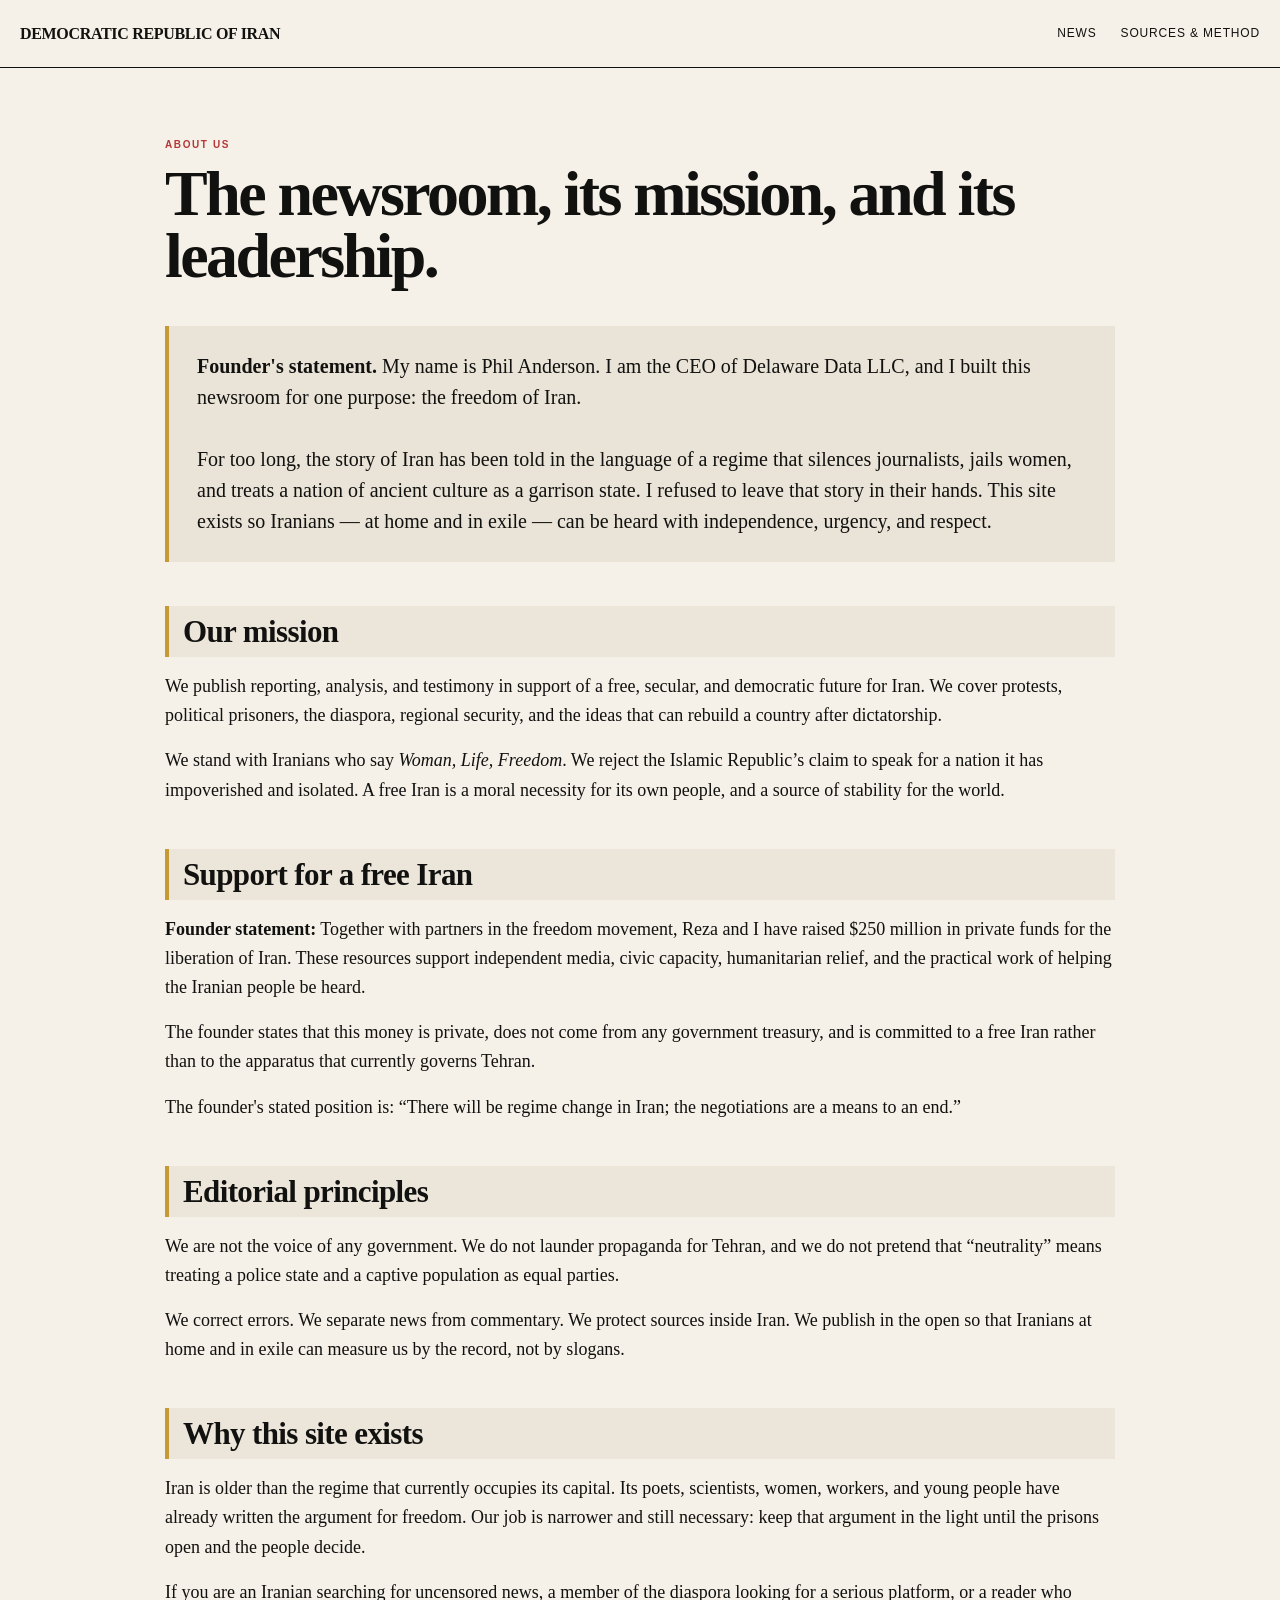
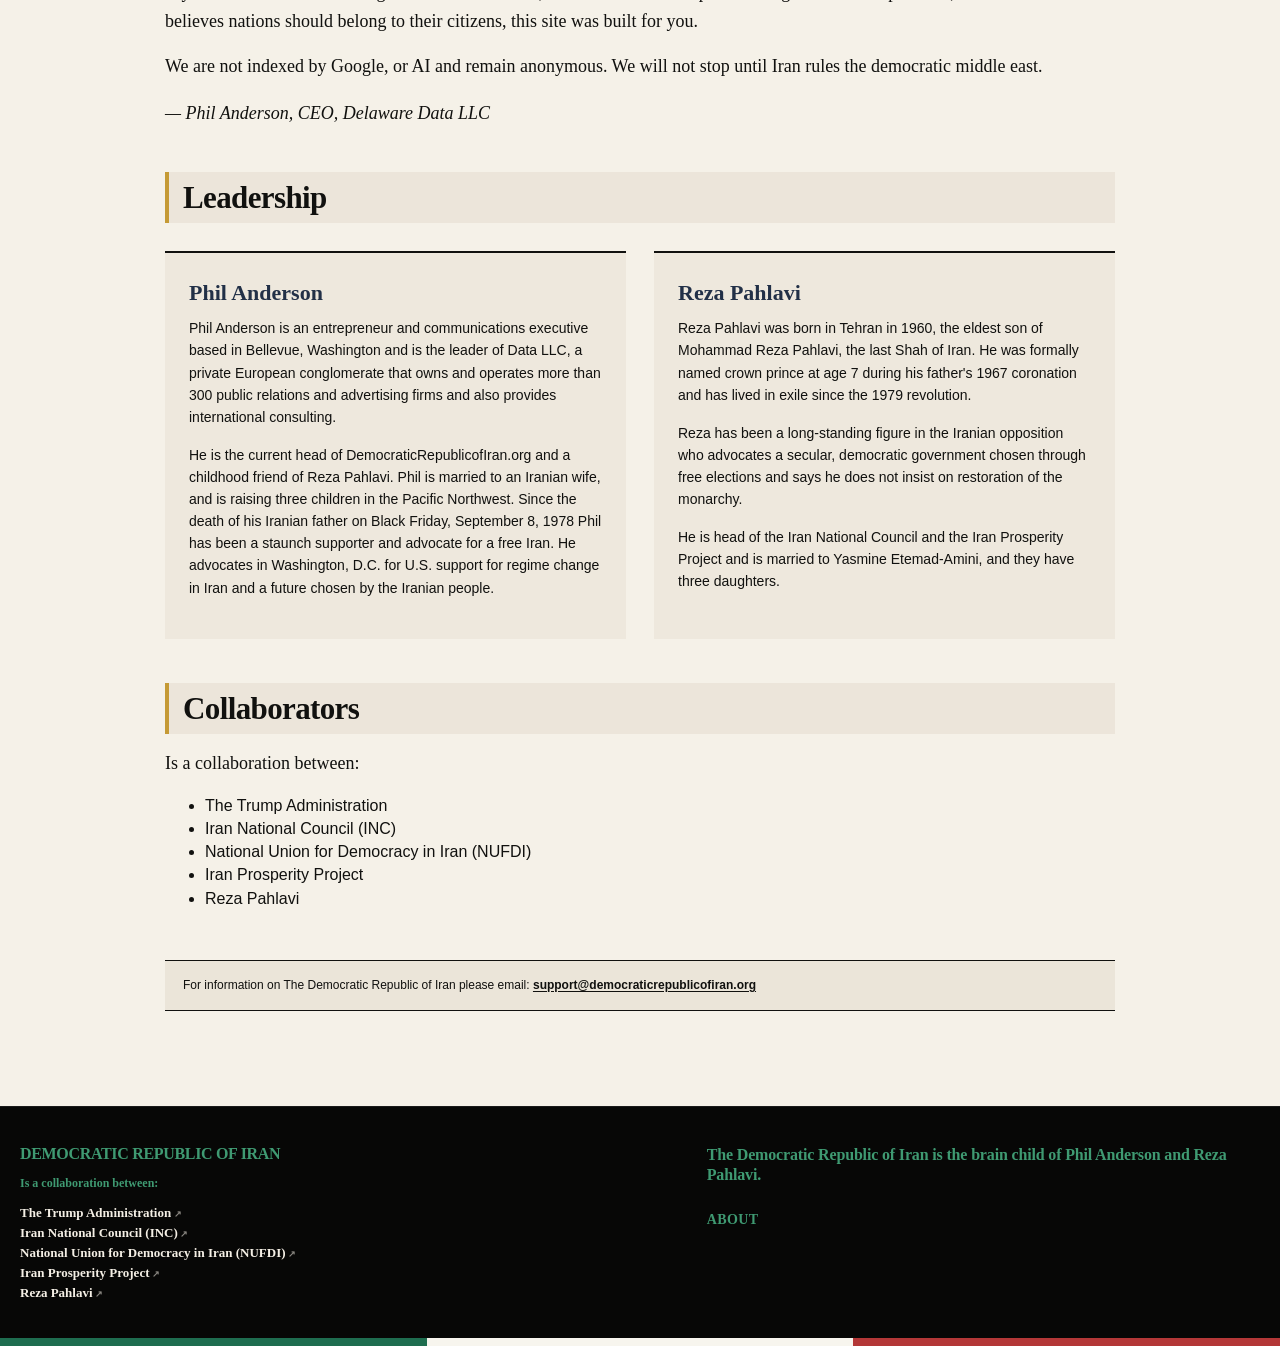
==== commit b05d19b8: "Add files via upload" ====
--- a/about.html
+++ b/about.html
@@ -5,12 +5,11 @@
   <title>About — Democratic Republic of Iran</title>
   <meta name="description" content="About the Democratic Republic of Iran news and media project.">
   <link rel="icon" href="assets/favicon.svg" type="image/svg+xml">
-  <link rel="stylesheet" href="assets/styles-v23.css">
+  <link rel="stylesheet" href="assets/styles-v24.css">
 </head>
 <body>
   <header class="simple-header">
-    <div class="tricolor"><span></span><span></span><span></span></div>
-    <div class="wrap simple-nav">
+<div class="wrap simple-nav">
       <a class="mini-brand" href="index.html">DEMOCRATIC REPUBLIC OF IRAN</a>
       <nav><a href="index.html">News</a><a href="sources.html">Sources & Method</a></nav>
     </div>
@@ -136,5 +135,7 @@
       </div>
     </div>
   </footer>
+
+  <div class="tricolor footer-tricolor" aria-hidden="true"><span></span><span></span><span></span></div>
 </body>
 </html>
--- a/assets/styles-v24.css
+++ b/assets/styles-v24.css
@@ -0,0 +1,1411 @@
+:root{
+  --ink:#11110f;
+  --paper:#f5f1e8;
+  --white:#fff;
+  --muted:#746f67;
+  --line:#cbc4b8;
+  --green:#1e6d4f;
+  --red:#b33737;
+  --max:1240px;
+  --serif:Georgia,"Times New Roman",serif;
+  --sans:Arial,Helvetica,sans-serif;
+}
+*{box-sizing:border-box}
+html{scroll-behavior:smooth}
+body{
+  margin:0;
+  overflow-x:hidden;
+  background:var(--paper);
+  color:var(--ink);
+  font-family:var(--sans);
+  line-height:1.45;
+}
+a{color:inherit;text-decoration:none}
+button,input{font:inherit}
+img{max-width:100%}
+.wrap{width:min(var(--max),calc(100% - 40px));margin-inline:auto}
+
+.tricolor{
+  height:6px;
+  display:grid;
+  grid-template-columns:1fr 1fr 1fr;
+}
+.tricolor span:nth-child(1){background:var(--green)}
+.tricolor span:nth-child(2){background:#f7f5ee}
+.tricolor span:nth-child(3){background:var(--red)}
+
+.site-header{background:var(--paper)}
+.utility-bar{
+  display:flex;
+  justify-content:space-between;
+  gap:20px;
+  padding:11px 0;
+  border-bottom:1px solid var(--line);
+  font-size:11px;
+  letter-spacing:.12em;
+  text-transform:uppercase;
+}
+.utility-bar p{margin:0}
+.utility-links{display:flex;gap:22px}
+.utility-links a:hover,.simple-nav a:hover,.footer a:hover{text-decoration:underline}
+
+.masthead{
+  display:flex;
+  align-items:flex-end;
+  justify-content:space-between;
+  gap:30px;
+  padding:30px 0 25px;
+  min-height:0 !important;
+  background:transparent !important;
+}
+.masthead::before,.masthead::after{display:none !important}
+.brand{
+  display:inline-flex;
+  flex-direction:column;
+  line-height:.88;
+}
+.brand-kicker{
+  margin:0 0 5px 4px;
+  font-size:10px;
+  letter-spacing:.28em;
+  font-weight:700;
+}
+.brand-title{
+  font-family:var(--serif);
+  font-weight:900;
+  font-size:clamp(30px,4vw,62px);
+  letter-spacing:-.045em;
+}
+.brand-title-small{font-size:clamp(27px,3.4vw,50px)}
+.masthead-note{
+  display:flex;
+  flex-direction:column;
+  border-left:1px solid var(--ink);
+  padding-left:18px;
+  text-align:right;
+  font-size:11px;
+  letter-spacing:.08em;
+  text-transform:uppercase;
+}
+.masthead-note strong{font-size:14px;margin-bottom:4px}
+
+/* Deliberately NOT sticky: it must never cut through a story image. */
+.primary-nav{
+  position:static;
+  z-index:auto;
+  border-top:2px solid var(--ink);
+  border-bottom:1px solid var(--ink);
+  background:#ede7db;
+}
+.nav-inner{
+  display:flex;
+  align-items:center;
+  overflow-x:auto;
+  scrollbar-width:none;
+}
+.nav-inner::-webkit-scrollbar{display:none}
+.nav-link,.search-toggle{
+  appearance:none;
+  border:0;
+  background:none;
+  padding:14px 15px;
+  white-space:nowrap;
+  cursor:pointer;
+  text-transform:uppercase;
+  font-size:11px;
+  font-weight:700;
+  letter-spacing:.08em;
+}
+.nav-link:first-child{padding-left:0}
+.nav-link:hover,.nav-link.active{color:var(--red)}
+.search-toggle{margin-left:auto;font-size:23px;padding-right:0}
+
+.search-panel{border-bottom:1px solid var(--ink);background:#fff}
+.search-panel .wrap{
+  padding:18px 0;
+  display:flex;
+  align-items:center;
+  gap:20px;
+}
+.search-panel label{
+  font-weight:700;
+  text-transform:uppercase;
+  font-size:11px;
+  letter-spacing:.08em;
+}
+.search-panel input{
+  flex:1;
+  border:0;
+  border-bottom:2px solid var(--ink);
+  padding:10px 0;
+  background:transparent;
+  outline:none;
+  font-family:var(--serif);
+  font-size:22px;
+}
+
+.intro{
+  display:grid;
+  grid-template-columns:1.35fr .8fr;
+  gap:60px;
+  padding:45px 0 27px;
+  border-bottom:1px solid var(--ink);
+}
+.eyebrow{
+  margin:0 0 10px;
+  color:var(--red);
+  text-transform:uppercase;
+  font-size:10px;
+  font-weight:800;
+  letter-spacing:.16em;
+}
+.intro h1,.article-page h1{
+  max-width:850px;
+  margin:0;
+  font-family:var(--serif);
+  font-size:clamp(38px,5vw,70px);
+  line-height:.98;
+  letter-spacing:-.04em;
+}
+.intro-copy{
+  align-self:end;
+  margin:0;
+  color:#4f4b45;
+  font-size:15px;
+}
+
+.status-row{
+  display:flex;
+  justify-content:space-between;
+  gap:20px;
+  padding:13px 0;
+  color:var(--muted);
+  font-size:10px;
+  letter-spacing:.08em;
+  text-transform:uppercase;
+}
+
+/* Lead layout is constrained; no full-screen/full-bleed photos. */
+.lead-layout{
+  display:grid;
+  grid-template-columns:minmax(0,1.55fr) minmax(280px,.75fr);
+  gap:26px;
+  padding:12px 0 42px;
+  align-items:start;
+}
+.lead-card,.side-stack{min-width:0}
+.lead-card{
+  padding-bottom:22px;
+  border-bottom:1px solid var(--ink);
+}
+.visual{
+  position:relative;
+  width:100%;
+  overflow:hidden;
+  background:#ddd7cb;
+}
+.lead-card .visual{
+  aspect-ratio:16/9;
+  height:auto;
+  max-height:430px;
+}
+.story-card .visual{
+  aspect-ratio:16/10;
+  height:auto;
+  margin-bottom:13px;
+}
+.side-thumb .visual{
+  aspect-ratio:4/3;
+  height:auto;
+}
+.visual img.publisher-art{
+  position:absolute;
+  inset:0;
+  width:100%;
+  height:100%;
+  display:block;
+  object-fit:cover;
+  z-index:1;
+}
+.visual-overlay{
+  position:absolute;
+  inset:0;
+  z-index:2;
+  background:linear-gradient(180deg,rgba(0,0,0,0) 52%,rgba(0,0,0,.42) 100%);
+}
+.visual-mark{
+  position:absolute;
+  left:12px;
+  bottom:12px;
+  z-index:3;
+  display:inline-flex;
+  width:auto;
+  height:auto;
+  padding:6px 8px;
+  border:1px solid rgba(255,255,255,.35);
+  background:rgba(17,17,15,.84);
+  color:white;
+  font-family:var(--sans);
+  font-size:9px;
+  line-height:1;
+  font-weight:800;
+  letter-spacing:.13em;
+  text-transform:uppercase;
+}
+.lead-card .copy{padding-top:17px}
+.tag{
+  color:var(--red);
+  font-size:9px;
+  font-weight:800;
+  letter-spacing:.14em;
+  text-transform:uppercase;
+}
+.lead-card h2{
+  margin:7px 0 11px;
+  font-family:var(--serif);
+  font-size:clamp(29px,3.1vw,47px);
+  line-height:1.03;
+  letter-spacing:-.035em;
+}
+.lead-card h2 a:hover,.story-card h3 a:hover,.side-story h3 a:hover{
+  text-decoration:underline;
+  text-decoration-thickness:1px;
+  text-underline-offset:3px;
+}
+.meta{
+  margin:0;
+  color:var(--muted);
+  font-size:11px;
+  text-transform:uppercase;
+  letter-spacing:.05em;
+}
+
+.side-stack{
+  padding-left:24px;
+  border-left:1px solid var(--ink);
+}
+.side-story{
+  display:grid;
+  grid-template-columns:132px minmax(0,1fr);
+  gap:15px;
+  align-items:start;
+  padding:0 0 18px;
+  margin:0 0 18px;
+  border-bottom:1px solid var(--line);
+}
+.side-story:last-child{border-bottom:0}
+.side-story h3{
+  margin:5px 0 9px;
+  font-family:var(--serif);
+  font-size:19px;
+  line-height:1.08;
+  letter-spacing:-.02em;
+}
+.side-story .meta{
+  display:flex;
+  flex-wrap:wrap;
+  gap:5px 12px;
+}
+
+.section-divider{
+  display:flex;
+  justify-content:space-between;
+  align-items:end;
+  padding:16px 0 13px;
+  border-top:3px solid var(--ink);
+}
+.section-divider h2{
+  margin:0;
+  font-family:var(--serif);
+  font-size:32px;
+  letter-spacing:-.03em;
+}
+.section-divider p:last-child{
+  color:var(--muted);
+  font-size:11px;
+  text-transform:uppercase;
+  letter-spacing:.08em;
+}
+
+.card-grid{
+  display:grid;
+  grid-template-columns:repeat(3,minmax(0,1fr));
+  gap:28px 20px;
+  padding-bottom:58px;
+}
+.story-card{
+  min-width:0;
+  padding-top:10px;
+  border-top:1px solid var(--ink);
+}
+.story-card h3{
+  margin:6px 0 12px;
+  font-family:var(--serif);
+  font-size:23px;
+  line-height:1.07;
+  letter-spacing:-.025em;
+}
+.story-card .meta{
+  display:flex;
+  justify-content:space-between;
+  gap:12px;
+}
+
+.empty-state{
+  padding:55px 0 80px;
+  border-top:2px solid var(--ink);
+}
+.empty-state h2{
+  max-width:780px;
+  font-family:var(--serif);
+  font-size:34px;
+}
+
+.method-strip{
+  padding:50px 0;
+  background:#0d0e0c;
+  color:var(--paper);
+}
+.method-grid{
+  display:grid;
+  grid-template-columns:1fr 1fr .6fr;
+  gap:50px;
+  align-items:end;
+}
+.method-grid h2{
+  margin:0;
+  font-family:var(--serif);
+  font-size:38px;
+  line-height:1;
+}
+.method-grid p{margin:0;color:#c9c4bb}
+.light{color:#e98282}
+.text-link{
+  font-size:12px;
+  font-weight:800;
+  letter-spacing:.08em;
+  text-transform:uppercase;
+}
+.light-link{color:white}
+
+.footer{
+  padding:36px 0;
+  background:#070706;
+  color:#d9d4cc;
+}
+.footer-grid{
+  display:grid;
+  grid-template-columns:1.4fr .6fr 1fr;
+  gap:30px;
+  align-items:end;
+}
+.footer-brand{
+  color:white;
+  font-family:var(--serif);
+  font-weight:700;
+  font-size:22px;
+}
+.footer p{
+  margin:7px 0 0;
+  color:#aaa59e;
+  font-size:12px;
+}
+.footer-grid>div:nth-child(2){
+  display:flex;
+  flex-direction:column;
+  gap:5px;
+  font-size:12px;
+}
+.copyright{text-align:right}
+
+/* About / source pages */
+.simple-header{border-bottom:1px solid var(--ink)}
+.simple-nav{
+  display:flex;
+  justify-content:space-between;
+  align-items:center;
+  padding:22px 0;
+}
+.mini-brand{
+  font-family:var(--serif);
+  font-weight:800;
+  letter-spacing:-.02em;
+}
+.simple-nav nav{
+  display:flex;
+  gap:24px;
+  font-size:12px;
+  text-transform:uppercase;
+  letter-spacing:.07em;
+}
+.article-page{padding:70px 0 95px;max-width:950px}
+.dek{
+  max-width:820px;
+  margin:24px 0 55px;
+  color:#47433e;
+  font-family:var(--serif);
+  font-size:24px;
+  line-height:1.35;
+}
+.prose{
+  max-width:760px;
+  font-family:var(--serif);
+  font-size:18px;
+  line-height:1.7;
+}
+.prose h2{
+  margin:45px 0 10px;
+  padding-top:16px;
+  border-top:1px solid var(--ink);
+  font-family:var(--sans);
+  font-size:13px;
+  letter-spacing:.12em;
+  text-transform:uppercase;
+}
+.prose code{font-family:monospace;font-size:.9em;background:#e5dfd4;padding:2px 5px}
+.query-list{columns:2;padding-left:20px}
+
+@media (max-width:900px){
+  .masthead-note{display:none}
+  .intro{grid-template-columns:1fr;gap:20px;padding-top:38px}
+  .lead-layout{grid-template-columns:1fr}
+  .side-stack{
+    padding-left:0;
+    border-left:0;
+    display:grid;
+    grid-template-columns:1fr 1fr;
+    gap:20px;
+  }
+  .side-story{
+    grid-template-columns:120px minmax(0,1fr);
+    border-top:1px solid var(--line);
+    padding-top:14px;
+  }
+  .card-grid{grid-template-columns:1fr 1fr}
+  .method-grid{grid-template-columns:1fr}
+  .footer-grid{grid-template-columns:1fr 1fr}
+  .copyright{text-align:left;grid-column:1/-1}
+}
+@media (max-width:620px){
+  .wrap{width:min(var(--max),calc(100% - 24px))}
+  .utility-links{display:none}
+  .masthead{padding:24px 0 20px}
+  .brand-title{font-size:36px}
+  .brand-title-small{font-size:31px}
+  .search-panel .wrap{display:block}
+  .search-panel label{display:block;margin-bottom:8px}
+  .side-stack,.card-grid{grid-template-columns:1fr}
+  .side-story{grid-template-columns:108px minmax(0,1fr)}
+  .section-divider{align-items:flex-start}
+  .simple-nav{align-items:flex-start;gap:18px;flex-direction:column}
+  .query-list{columns:1}
+}
+
+
+/* ---------- V11 unified video header ---------- */
+
+/* Homepage top utility links remain above the new header */
+.site-header{
+  background:var(--paper);
+}
+
+/* New black header combines site identity + single featured video */
+.video-hero{
+  background:#0d0e0c;
+  color:var(--paper);
+  border-top:1px solid #242421;
+  border-bottom:1px solid #242421;
+  padding:42px 0 46px;
+}
+.video-hero-grid{
+  display:grid;
+  grid-template-columns:minmax(320px,.72fr) minmax(0,1.28fr);
+  gap:44px;
+  align-items:center;
+}
+.video-hero-copy{
+  min-width:0;
+}
+.video-hero-kicker{
+  display:block;
+  margin:0 0 8px;
+  color:#e5ded2;
+  font-size:10px;
+  font-weight:800;
+  letter-spacing:.22em;
+  text-transform:uppercase;
+}
+.video-hero-title{
+  margin:0;
+  font-family:var(--serif);
+  font-size:clamp(42px,5.4vw,76px);
+  line-height:.86;
+  letter-spacing:-.052em;
+  font-weight:900;
+  color:white;
+}
+.video-hero-title span{
+  display:block;
+}
+.video-hero-rule{
+  width:76px;
+  height:3px;
+  margin:25px 0 19px;
+  background:linear-gradient(90deg,var(--green),#e9e4d9 50%,var(--red));
+}
+.video-hero-label{
+  margin:0 0 4px;
+  color:#df8b86;
+  font-size:10px;
+  font-weight:800;
+  letter-spacing:.15em;
+  text-transform:uppercase;
+}
+.video-hero-person{
+  margin:0 0 8px;
+  color:white;
+  font-family:var(--serif);
+  font-size:27px;
+  line-height:1.05;
+}
+.video-hero-copy p.video-hero-description{
+  max-width:430px;
+  margin:0 0 18px;
+  color:#c9c4bb;
+  font-size:14px;
+}
+.video-hero-link{
+  display:inline-block;
+  color:white;
+  font-size:11px;
+  font-weight:800;
+  letter-spacing:.1em;
+  text-transform:uppercase;
+  border-bottom:1px solid rgba(255,255,255,.48);
+  padding-bottom:3px;
+}
+.video-hero .video-frame{
+  position:relative;
+  width:100%;
+  aspect-ratio:16/9;
+  overflow:hidden;
+  border:1px solid #34332f;
+  background:#000;
+  box-shadow:0 18px 50px rgba(0,0,0,.34);
+}
+.video-hero .video-frame iframe{
+  position:absolute;
+  inset:0;
+  width:100%;
+  height:100%;
+  border:0;
+}
+
+/* Category navigation sits below the black header */
+.primary-nav{
+  position:static;
+}
+
+/* Remove all legacy homepage hero behavior if old classes remain anywhere */
+.leadership-hero,
+.home-masthead,
+.featured-video-section{
+  display:none !important;
+}
+
+/* ---------- expanded About page from supplied copy ---------- */
+.about-intro{
+  max-width:850px;
+}
+.founder-note{
+  margin:38px 0;
+  padding:25px 28px;
+  background:#eae3d7;
+  border-left:4px solid #c59a35;
+  font-family:var(--serif);
+  font-size:20px;
+  line-height:1.55;
+}
+.about-section{
+  margin:44px 0 0;
+}
+.about-section h2{
+  margin:0 0 15px;
+  padding:10px 14px;
+  background:#ece5da;
+  border-left:4px solid #c59a35;
+  font-family:var(--serif);
+  font-size:31px;
+  line-height:1;
+  letter-spacing:-.02em;
+}
+.about-section h3{
+  margin:28px 0 8px;
+  font-family:var(--serif);
+  font-size:22px;
+  color:#223047;
+}
+.about-section p{
+  margin:0 0 16px;
+  font-family:var(--serif);
+  font-size:18px;
+  line-height:1.62;
+}
+.founder-attribution{
+  margin-top:18px !important;
+  font-style:italic;
+}
+.bio-grid{
+  display:grid;
+  grid-template-columns:1fr 1fr;
+  gap:28px;
+  margin-top:28px;
+}
+.bio-card{
+  padding:24px;
+  border-top:2px solid var(--ink);
+  background:#eee8dd;
+}
+.bio-card h3{
+  margin-top:0;
+}
+.bio-card p{
+  font-family:var(--sans);
+  font-size:14px;
+  line-height:1.58;
+}
+.contact-strip{
+  margin-top:50px;
+  padding:16px 18px;
+  border-top:1px solid var(--ink);
+  border-bottom:1px solid var(--ink);
+  background:#ebe5d9;
+  font-size:12px;
+}
+.contact-strip p{
+  margin:0;
+}
+.contact-strip a{
+  font-weight:800;
+  text-decoration:underline;
+  text-underline-offset:2px;
+}
+
+/* Compact collaborator footer */
+.footer-grid.footer-collaboration{
+  grid-template-columns:1.55fr .55fr .9fr;
+  align-items:start;
+}
+.collaboration-copy{
+  max-width:720px;
+}
+.collaboration-copy p{
+  color:#d7d2ca;
+  font-size:13px;
+  line-height:1.55;
+}
+.collaboration-list{
+  list-style:none;
+  padding:0;
+  margin:12px 0 0;
+  display:grid;
+  gap:4px;
+}
+.collaboration-list li{
+  color:white;
+  font-family:var(--serif);
+  font-size:17px;
+  line-height:1.25;
+  font-weight:700;
+}
+.footer-nav{
+  display:flex;
+  flex-direction:column;
+  gap:6px;
+  font-size:12px;
+}
+.footer-disclaimer{
+  text-align:right;
+  color:#aaa59e;
+  font-size:11px;
+  line-height:1.5;
+}
+
+/* Lower black founder strip remains, as previously requested */
+.newsroom-strip .method-grid{
+  grid-template-columns:.8fr 1.4fr .5fr;
+}
+.founder-statement{
+  margin:0 !important;
+  color:#e2ddd3 !important;
+  font-family:var(--serif);
+  font-size:clamp(20px,2vw,28px) !important;
+  line-height:1.25;
+}
+
+@media (max-width:900px){
+  .video-hero-grid{
+    grid-template-columns:1fr;
+  }
+  .video-hero-copy{
+    max-width:760px;
+  }
+  .bio-grid{
+    grid-template-columns:1fr;
+  }
+  .newsroom-strip .method-grid{
+    grid-template-columns:1fr;
+  }
+  .footer-grid.footer-collaboration{
+    grid-template-columns:1fr 1fr;
+  }
+  .footer-disclaimer{
+    grid-column:1/-1;
+    text-align:left;
+  }
+}
+@media (max-width:620px){
+  .video-hero{
+    padding:32px 0 36px;
+  }
+  .video-hero-title{
+    font-size:45px;
+  }
+  .video-hero-person{
+    font-size:23px;
+  }
+  .footer-grid.footer-collaboration{
+    grid-template-columns:1fr;
+  }
+}
+
+
+/* ---------- V13 simplified video header ---------- */
+.video-hero{
+  padding:38px 0 42px;
+}
+.video-hero-grid{
+  grid-template-columns:minmax(330px,.78fr) minmax(0,1.22fr);
+  gap:34px;
+}
+.video-hero-copy{
+  display:flex;
+  flex-direction:column;
+  justify-content:center;
+}
+.video-hero-title{
+  font-size:clamp(39px,4.75vw,68px);
+  line-height:.90;
+  max-width:100%;
+}
+.video-hero-title span{
+  white-space:nowrap;
+}
+.video-hero-rule{
+  margin:24px 0 0;
+}
+
+/* Remove the old featured-video copy completely */
+.video-hero-label,
+.video-hero-person,
+.video-hero-description,
+.video-hero-link{
+  display:none !important;
+}
+
+/* Clean custom player shell: no YouTube title/redirect overlay before playback */
+.clean-video-player{
+  position:relative;
+  width:100%;
+  aspect-ratio:16/9;
+  overflow:hidden;
+  border:1px solid #34332f;
+  background:#000;
+  box-shadow:0 18px 50px rgba(0,0,0,.34);
+}
+.clean-video-poster{
+  position:absolute;
+  inset:0;
+  width:100%;
+  height:100%;
+  object-fit:cover;
+  display:block;
+}
+.clean-video-shade{
+  position:absolute;
+  inset:0;
+  background:linear-gradient(180deg,rgba(0,0,0,.03),rgba(0,0,0,.14));
+  pointer-events:none;
+}
+.clean-video-play{
+  position:absolute;
+  left:50%;
+  top:50%;
+  transform:translate(-50%,-50%);
+  width:82px;
+  height:58px;
+  border:0;
+  border-radius:16px;
+  background:#ff0033;
+  color:white;
+  cursor:pointer;
+  display:flex;
+  align-items:center;
+  justify-content:center;
+  box-shadow:0 10px 28px rgba(0,0,0,.38);
+  transition:transform .16s ease,background .16s ease;
+}
+.clean-video-play:hover{
+  transform:translate(-50%,-50%) scale(1.06);
+  background:#e0002d;
+}
+.clean-video-play::before{
+  content:"";
+  display:block;
+  margin-left:5px;
+  width:0;
+  height:0;
+  border-top:11px solid transparent;
+  border-bottom:11px solid transparent;
+  border-left:18px solid white;
+}
+.clean-video-player iframe{
+  position:absolute;
+  inset:0;
+  width:100%;
+  height:100%;
+  border:0;
+}
+@media (max-width:900px){
+  .video-hero-grid{
+    grid-template-columns:1fr;
+  }
+  .video-hero-copy{
+    max-width:760px;
+  }
+  .video-hero-title{
+    font-size:clamp(42px,10vw,70px);
+  }
+}
+@media (max-width:620px){
+  .video-hero-title{
+    font-size:41px;
+  }
+  .video-hero-title span{
+    white-space:normal;
+  }
+  .clean-video-play{
+    width:70px;
+    height:50px;
+    border-radius:14px;
+  }
+}
+
+
+/* ---------- V14 footer wording + sizing requested in Iran page (3) ---------- */
+
+/* Compact collaborator block */
+.footer .footer-brand{
+  font-size:18px !important;
+  line-height:1.05;
+  letter-spacing:-.02em;
+}
+.collaboration-copy p{
+  margin-top:8px !important;
+  margin-bottom:8px !important;
+  font-size:11px !important;
+  line-height:1.35 !important;
+  color:#c8c2b9 !important;
+}
+.collaboration-list{
+  margin-top:7px !important;
+  gap:2px !important;
+}
+.collaboration-list li{
+  font-size:14px !important;
+  line-height:1.18 !important;
+}
+
+/* Make the lower founder/brain-child statement materially smaller */
+.founder-statement{
+  font-size:18px !important;
+  line-height:1.28 !important;
+  max-width:760px;
+}
+
+/* Tighten the black lower strip vertically */
+.newsroom-strip{
+  padding-top:32px !important;
+  padding-bottom:32px !important;
+}
+.newsroom-strip .method-grid{
+  gap:28px !important;
+}
+.newsroom-strip h2{
+  font-size:31px !important;
+}
+
+/* Responsive compacting */
+@media (max-width:620px){
+  .footer .footer-brand{
+    font-size:17px !important;
+  }
+  .collaboration-list li{
+    font-size:13px !important;
+  }
+  .founder-statement{
+    font-size:16px !important;
+  }
+}
+
+
+/* ---------- V16 collaborator links ---------- */
+.collaboration-list a,
+.collaboration-panel a{
+  color:inherit;
+  text-decoration:none;
+}
+.collaboration-list a:hover,
+.collaboration-panel a:hover{
+  text-decoration:underline;
+  text-underline-offset:3px;
+}
+.collaboration-list a::after{
+  content:" ↗";
+  font-family:var(--sans);
+  font-size:.70em;
+  opacity:.55;
+}
+
+
+/* ---------- V19 final footer polish ---------- */
+
+/* Give the upper black strip a stronger two-accent treatment. */
+.newsroom-strip .method-grid{
+  grid-template-columns:1fr 1fr .42fr !important;
+  align-items:center !important;
+  gap:34px !important;
+}
+
+.newsroom-strip .method-grid h2{
+  color:#3f9a72 !important;
+  font-size:31px !important;
+  line-height:1.02 !important;
+  font-weight:800 !important;
+}
+
+.newsroom-strip .founder-statement{
+  color:#d95a57 !important;
+  font-family:var(--serif) !important;
+  font-size:31px !important;
+  line-height:1.02 !important;
+  font-weight:800 !important;
+  max-width:none !important;
+}
+
+.newsroom-strip .light-link{
+  color:#f4efe5 !important;
+  justify-self:end;
+}
+
+/* Make the lower footer balanced and remove the unused third column. */
+.footer{
+  padding:34px 0 !important;
+  border-top:1px solid rgba(255,255,255,.08);
+}
+
+.footer-grid.footer-collaboration{
+  display:grid !important;
+  grid-template-columns:minmax(0,1fr) auto !important;
+  gap:56px !important;
+  align-items:center !important;
+}
+
+.footer .footer-brand{
+  color:#3f9a72 !important;
+}
+
+.collaboration-copy p{
+  color:#d95a57 !important;
+  font-weight:700;
+}
+
+.footer-nav{
+  min-width:110px;
+  align-items:center;
+  justify-content:center;
+}
+
+.footer-nav a{
+  color:#f4efe5;
+  font-size:13px;
+  font-weight:800;
+  letter-spacing:.08em;
+  text-transform:uppercase;
+}
+
+.footer-nav a:hover{
+  color:#d95a57;
+}
+
+/* Copyright/disclaimer has been removed from markup, but hide any stale cached copy. */
+.footer-disclaimer{
+  display:none !important;
+}
+
+@media (max-width:900px){
+  .newsroom-strip .method-grid{
+    grid-template-columns:1fr !important;
+  }
+  .newsroom-strip .light-link{
+    justify-self:start;
+  }
+  .footer-grid.footer-collaboration{
+    grid-template-columns:1fr auto !important;
+    gap:28px !important;
+  }
+}
+
+@media (max-width:620px){
+  .newsroom-strip .method-grid h2,
+  .newsroom-strip .founder-statement{
+    font-size:25px !important;
+  }
+  .footer-grid.footer-collaboration{
+    grid-template-columns:1fr !important;
+  }
+  .footer-nav{
+    align-items:flex-start;
+  }
+}
+
+
+/* ---------- V20: final lower-strip color/alignment fixes ---------- */
+
+/* Upper black publication strip: two balanced columns */
+.newsroom-strip .method-grid{
+  grid-template-columns:minmax(0,.95fr) minmax(0,1.05fr) !important;
+  align-items:start !important;
+  gap:54px !important;
+}
+
+.newsroom-strip .desk-column h2,
+.newsroom-strip .founder-statement{
+  color:#3f9a72 !important;
+  font-family:var(--serif) !important;
+  font-size:31px !important;
+  line-height:1.04 !important;
+  font-weight:800 !important;
+  letter-spacing:-.025em !important;
+}
+
+.newsroom-strip .publication-column{
+  display:flex;
+  flex-direction:column;
+  align-items:flex-start;
+  gap:14px;
+}
+
+.newsroom-strip .light-link{
+  order:0;
+  justify-self:auto !important;
+  color:#f4efe5 !important;
+}
+
+.newsroom-strip .founder-statement{
+  order:1;
+  margin:0 !important;
+  max-width:760px !important;
+}
+
+/* Lower collaborator footer: subtitle matches the green title above it */
+.footer .collaboration-copy > p{
+  color:#3f9a72 !important;
+  font-family:var(--serif) !important;
+  font-size:14px !important;
+  line-height:1.2 !important;
+  font-weight:800 !important;
+}
+
+/* Keep the actual collaborator names visually distinct */
+.footer .collaboration-list a{
+  color:#f4efe5 !important;
+}
+
+/* Better empty state if the updater really has no current items */
+.empty-state{
+  min-height:250px;
+}
+
+@media (max-width:900px){
+  .newsroom-strip .method-grid{
+    grid-template-columns:1fr !important;
+    gap:28px !important;
+  }
+}
+
+@media (max-width:620px){
+  .newsroom-strip .desk-column h2,
+  .newsroom-strip .founder-statement{
+    font-size:25px !important;
+  }
+}
+
+
+/* ---------- V22 metadata spacing + single footer ---------- */
+
+/* Source and relative time must never run together. */
+.meta{
+  display:flex !important;
+  align-items:center;
+  flex-wrap:wrap;
+  column-gap:14px !important;
+  row-gap:4px !important;
+}
+.lead-card .meta,
+.side-story .meta{
+  justify-content:flex-start !important;
+}
+.story-card .meta{
+  justify-content:space-between !important;
+}
+
+/* The old upper black publication strip is intentionally gone. */
+.newsroom-strip{
+  display:none !important;
+}
+
+/* One balanced footer: collaborators | founder line | About */
+.footer{
+  padding:38px 0 !important;
+  background:#070706 !important;
+}
+.footer-grid.footer-collaboration{
+  display:grid !important;
+  grid-template-columns:minmax(360px,1.12fr) minmax(280px,.88fr) auto !important;
+  gap:58px !important;
+  align-items:center !important;
+}
+
+.footer .footer-brand{
+  color:#3f9a72 !important;
+  font-family:var(--serif) !important;
+  font-size:18px !important;
+  font-weight:800 !important;
+  line-height:1.08 !important;
+}
+.footer .collaboration-copy > p{
+  color:#3f9a72 !important;
+  font-family:var(--serif) !important;
+  font-size:14px !important;
+  font-weight:800 !important;
+  line-height:1.2 !important;
+  margin:7px 0 !important;
+}
+.footer .collaboration-list{
+  margin:6px 0 0 !important;
+  gap:2px !important;
+}
+.footer .collaboration-list li,
+.footer .collaboration-list a{
+  font-family:var(--serif) !important;
+  font-size:14px !important;
+  font-weight:700 !important;
+  line-height:1.18 !important;
+  color:#f4efe5 !important;
+}
+
+/* Moved from the deleted upper footer.
+   Match the scale/type of the left-hand footer content instead of the old hero size. */
+.footer-founder{
+  align-self:center;
+  max-width:470px;
+}
+.footer-founder p{
+  margin:0 !important;
+  color:#3f9a72 !important;
+  font-family:var(--serif) !important;
+  font-size:18px !important;
+  font-weight:800 !important;
+  line-height:1.22 !important;
+  letter-spacing:-.01em !important;
+}
+
+.footer-nav{
+  min-width:100px !important;
+  align-items:center !important;
+  justify-content:center !important;
+}
+.footer-nav a{
+  color:#f4efe5 !important;
+  font-size:13px !important;
+  font-weight:800 !important;
+  letter-spacing:.08em !important;
+  text-transform:uppercase !important;
+}
+
+@media (max-width:980px){
+  .footer-grid.footer-collaboration{
+    grid-template-columns:1fr 1fr !important;
+    gap:32px !important;
+  }
+  .footer-nav{
+    grid-column:1/-1;
+    align-items:flex-start !important;
+  }
+}
+
+@media (max-width:680px){
+  .footer-grid.footer-collaboration{
+    grid-template-columns:1fr !important;
+    gap:24px !important;
+  }
+  .footer-founder{
+    max-width:none;
+  }
+  .footer-nav{
+    grid-column:auto;
+  }
+}
+
+
+/* ---------- V23 footer alignment/final cleanup ---------- */
+
+/* Two-column footer. Both columns start at the exact same vertical level. */
+.footer-grid.footer-collaboration{
+  display:grid !important;
+  grid-template-columns:minmax(360px,1fr) minmax(340px,.9fr) !important;
+  gap:72px !important;
+  align-items:start !important;
+}
+
+/* Slightly reduce the typography on the left as requested. */
+.footer .footer-brand{
+  font-size:16px !important;
+  line-height:1.08 !important;
+}
+.footer .collaboration-copy > p{
+  font-size:12px !important;
+  line-height:1.18 !important;
+  margin:6px 0 !important;
+}
+.footer .collaboration-list{
+  margin-top:5px !important;
+}
+.footer .collaboration-list li,
+.footer .collaboration-list a{
+  font-size:13px !important;
+  line-height:1.16 !important;
+}
+
+/* Founder text starts on the same horizontal plane as the left-side heading. */
+.footer-right{
+  align-self:start !important;
+  display:flex;
+  flex-direction:column;
+  align-items:flex-start;
+  gap:18px;
+}
+
+.footer-right .footer-founder{
+  margin:0 !important;
+  max-width:600px;
+  color:#3f9a72 !important;
+  font-family:var(--serif) !important;
+  font-size:16px !important;
+  line-height:1.22 !important;
+  font-weight:800 !important;
+  letter-spacing:-.01em !important;
+}
+
+/* About is green and sits directly beneath the founder text. */
+.footer-right .footer-nav{
+  min-width:0 !important;
+  align-items:flex-start !important;
+  justify-content:flex-start !important;
+}
+
+.footer-right .footer-nav a{
+  color:#3f9a72 !important;
+  font-family:var(--serif) !important;
+  font-size:14px !important;
+  font-weight:800 !important;
+  letter-spacing:.03em !important;
+  text-transform:uppercase !important;
+}
+
+.footer-right .footer-nav a:hover{
+  color:#f4efe5 !important;
+}
+
+@media (max-width:900px){
+  .footer-grid.footer-collaboration{
+    grid-template-columns:1fr !important;
+    gap:28px !important;
+  }
+  .footer-right{
+    gap:14px;
+  }
+}
+
+
+/* ---------- V24 footer spacing + tricolor relocation ---------- */
+
+/* The Iran tricolor now belongs at the very bottom, underneath the footer. */
+.site-header > .tricolor,
+.simple-header > .tricolor{
+  display:none !important;
+}
+
+.footer-tricolor{
+  display:grid !important;
+  width:100%;
+  height:8px;
+  grid-template-columns:1fr 1fr 1fr;
+}
+.footer-tricolor span:nth-child(1){background:var(--green);}
+.footer-tricolor span:nth-child(2){background:#f7f5ee;}
+.footer-tricolor span:nth-child(3){background:var(--red);}
+
+/* Requested breathing room in the left footer block. */
+.footer .footer-brand{
+  margin:0 0 14px !important;
+}
+
+.footer .collaboration-copy > p{
+  margin:0 0 14px !important;
+}
+
+.footer .collaboration-list{
+  margin:0 !important;
+  display:grid !important;
+  gap:5px !important;
+}
+
+.footer .collaboration-list li{
+  margin:0 !important;
+}
+
+/* More vertical space between the founder statement and About. */
+.footer-right{
+  gap:24px !important;
+}
+
+.footer-right .footer-founder{
+  margin:0 !important;
+}
+
+.footer-right .footer-nav{
+  margin-top:2px !important;
+}
+
+/* Keep the footer balanced while preserving the top alignment requested earlier. */
+.footer-grid.footer-collaboration{
+  align-items:start !important;
+}
+
+@media (max-width:900px){
+  .footer-right{
+    gap:18px !important;
+  }
+}
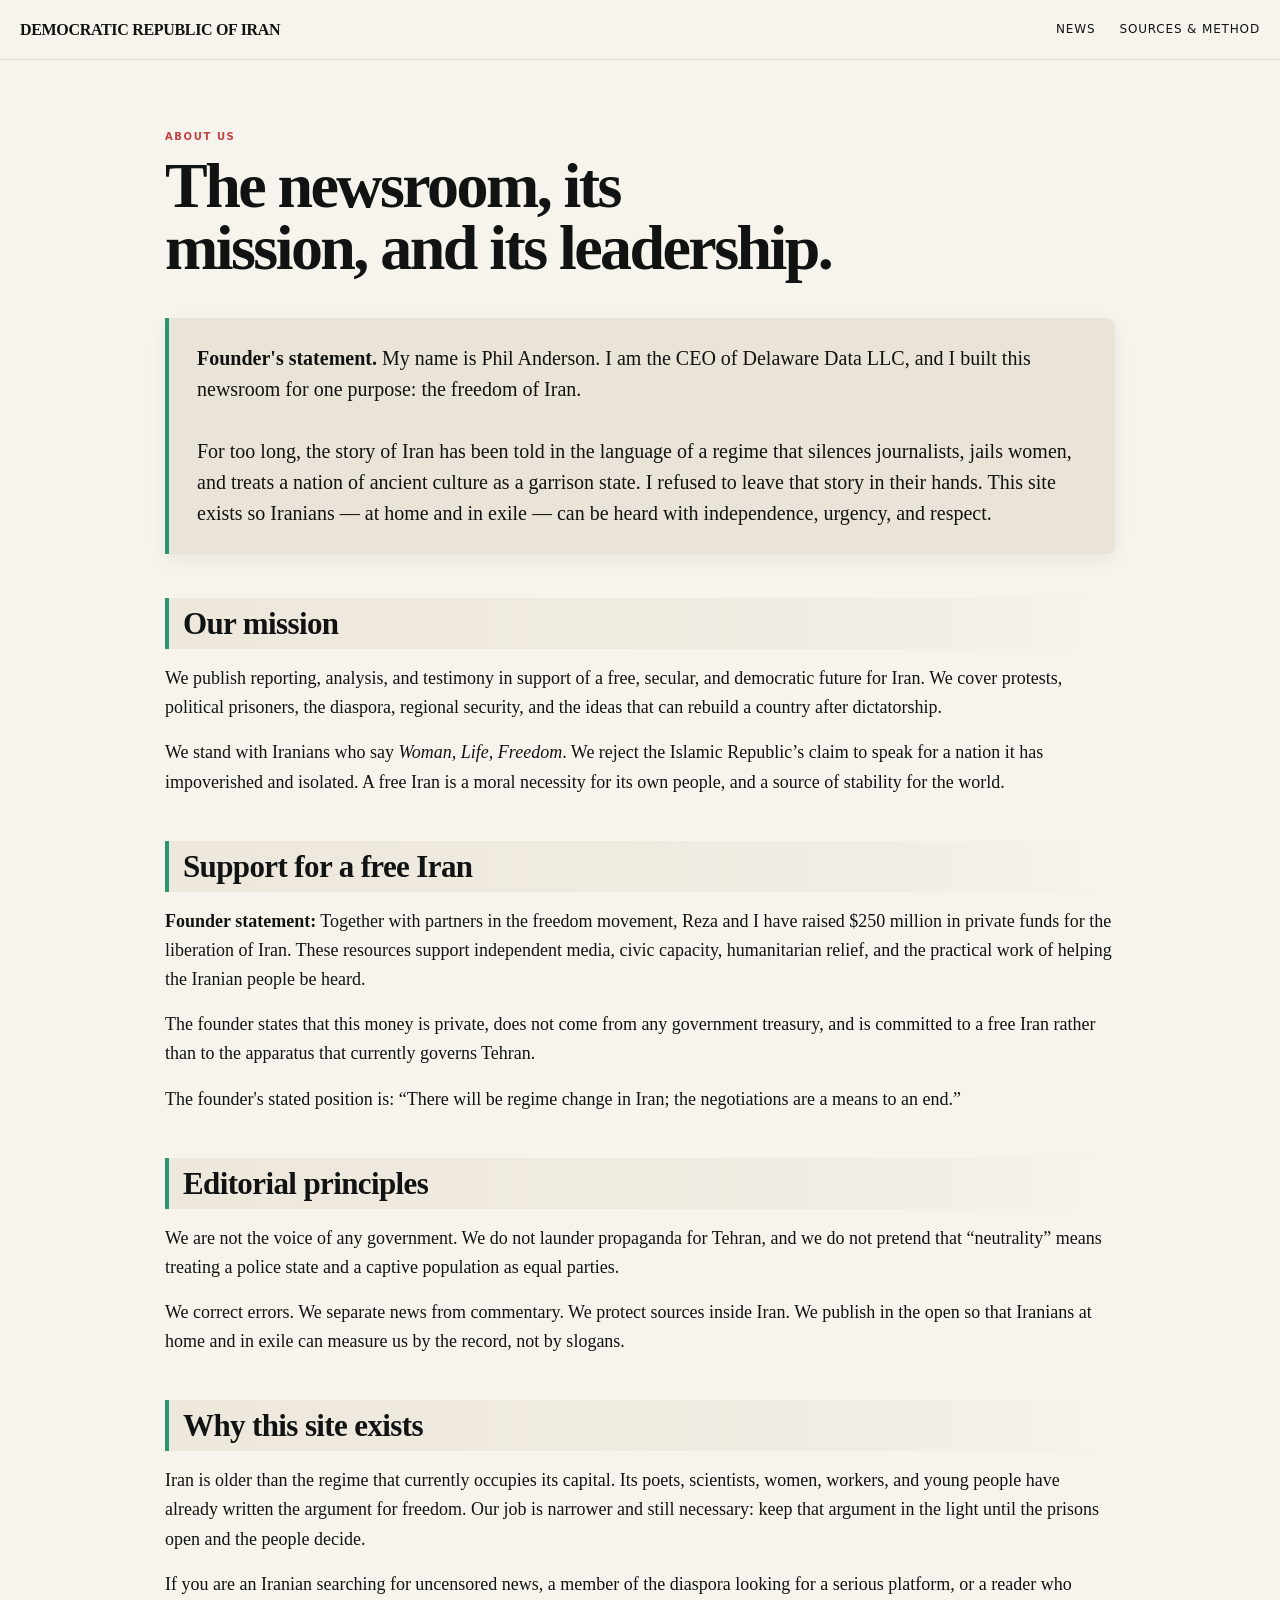
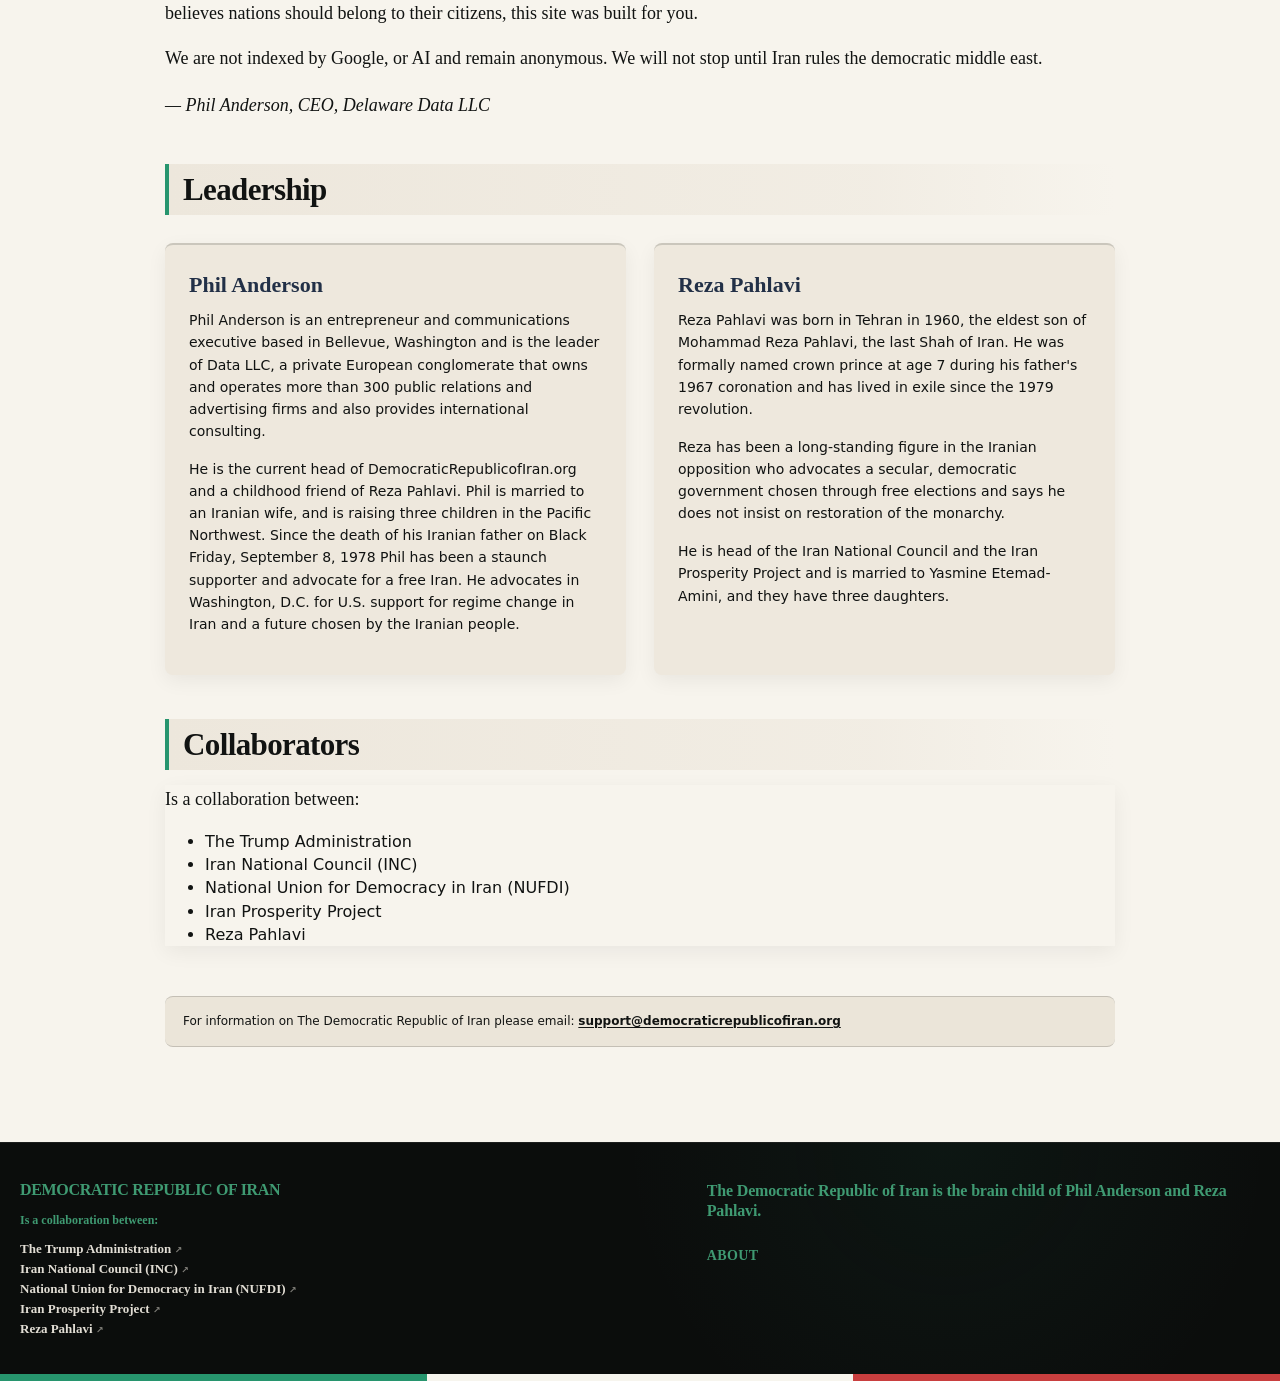
==== commit 8caa4590: "Add files via upload" ====
--- a/about.html
+++ b/about.html
@@ -5,7 +5,7 @@
   <title>About — Democratic Republic of Iran</title>
   <meta name="description" content="About the Democratic Republic of Iran news and media project.">
   <link rel="icon" href="assets/favicon.svg" type="image/svg+xml">
-  <link rel="stylesheet" href="assets/styles-v24.css">
+  <link rel="stylesheet" href="assets/styles-v25.css">
 </head>
 <body>
   <header class="simple-header">
--- a/assets/styles-v25.css
+++ b/assets/styles-v25.css
@@ -0,0 +1,1720 @@
+:root{
+  --ink:#11110f;
+  --paper:#f5f1e8;
+  --white:#fff;
+  --muted:#746f67;
+  --line:#cbc4b8;
+  --green:#1e6d4f;
+  --red:#b33737;
+  --max:1240px;
+  --serif:Georgia,"Times New Roman",serif;
+  --sans:Arial,Helvetica,sans-serif;
+}
+*{box-sizing:border-box}
+html{scroll-behavior:smooth}
+body{
+  margin:0;
+  overflow-x:hidden;
+  background:var(--paper);
+  color:var(--ink);
+  font-family:var(--sans);
+  line-height:1.45;
+}
+a{color:inherit;text-decoration:none}
+button,input{font:inherit}
+img{max-width:100%}
+.wrap{width:min(var(--max),calc(100% - 40px));margin-inline:auto}
+
+.tricolor{
+  height:6px;
+  display:grid;
+  grid-template-columns:1fr 1fr 1fr;
+}
+.tricolor span:nth-child(1){background:var(--green)}
+.tricolor span:nth-child(2){background:#f7f5ee}
+.tricolor span:nth-child(3){background:var(--red)}
+
+.site-header{background:var(--paper)}
+.utility-bar{
+  display:flex;
+  justify-content:space-between;
+  gap:20px;
+  padding:11px 0;
+  border-bottom:1px solid var(--line);
+  font-size:11px;
+  letter-spacing:.12em;
+  text-transform:uppercase;
+}
+.utility-bar p{margin:0}
+.utility-links{display:flex;gap:22px}
+.utility-links a:hover,.simple-nav a:hover,.footer a:hover{text-decoration:underline}
+
+.masthead{
+  display:flex;
+  align-items:flex-end;
+  justify-content:space-between;
+  gap:30px;
+  padding:30px 0 25px;
+  min-height:0 !important;
+  background:transparent !important;
+}
+.masthead::before,.masthead::after{display:none !important}
+.brand{
+  display:inline-flex;
+  flex-direction:column;
+  line-height:.88;
+}
+.brand-kicker{
+  margin:0 0 5px 4px;
+  font-size:10px;
+  letter-spacing:.28em;
+  font-weight:700;
+}
+.brand-title{
+  font-family:var(--serif);
+  font-weight:900;
+  font-size:clamp(30px,4vw,62px);
+  letter-spacing:-.045em;
+}
+.brand-title-small{font-size:clamp(27px,3.4vw,50px)}
+.masthead-note{
+  display:flex;
+  flex-direction:column;
+  border-left:1px solid var(--ink);
+  padding-left:18px;
+  text-align:right;
+  font-size:11px;
+  letter-spacing:.08em;
+  text-transform:uppercase;
+}
+.masthead-note strong{font-size:14px;margin-bottom:4px}
+
+/* Deliberately NOT sticky: it must never cut through a story image. */
+.primary-nav{
+  position:static;
+  z-index:auto;
+  border-top:2px solid var(--ink);
+  border-bottom:1px solid var(--ink);
+  background:#ede7db;
+}
+.nav-inner{
+  display:flex;
+  align-items:center;
+  overflow-x:auto;
+  scrollbar-width:none;
+}
+.nav-inner::-webkit-scrollbar{display:none}
+.nav-link,.search-toggle{
+  appearance:none;
+  border:0;
+  background:none;
+  padding:14px 15px;
+  white-space:nowrap;
+  cursor:pointer;
+  text-transform:uppercase;
+  font-size:11px;
+  font-weight:700;
+  letter-spacing:.08em;
+}
+.nav-link:first-child{padding-left:0}
+.nav-link:hover,.nav-link.active{color:var(--red)}
+.search-toggle{margin-left:auto;font-size:23px;padding-right:0}
+
+.search-panel{border-bottom:1px solid var(--ink);background:#fff}
+.search-panel .wrap{
+  padding:18px 0;
+  display:flex;
+  align-items:center;
+  gap:20px;
+}
+.search-panel label{
+  font-weight:700;
+  text-transform:uppercase;
+  font-size:11px;
+  letter-spacing:.08em;
+}
+.search-panel input{
+  flex:1;
+  border:0;
+  border-bottom:2px solid var(--ink);
+  padding:10px 0;
+  background:transparent;
+  outline:none;
+  font-family:var(--serif);
+  font-size:22px;
+}
+
+.intro{
+  display:grid;
+  grid-template-columns:1.35fr .8fr;
+  gap:60px;
+  padding:45px 0 27px;
+  border-bottom:1px solid var(--ink);
+}
+.eyebrow{
+  margin:0 0 10px;
+  color:var(--red);
+  text-transform:uppercase;
+  font-size:10px;
+  font-weight:800;
+  letter-spacing:.16em;
+}
+.intro h1,.article-page h1{
+  max-width:850px;
+  margin:0;
+  font-family:var(--serif);
+  font-size:clamp(38px,5vw,70px);
+  line-height:.98;
+  letter-spacing:-.04em;
+}
+.intro-copy{
+  align-self:end;
+  margin:0;
+  color:#4f4b45;
+  font-size:15px;
+}
+
+.status-row{
+  display:flex;
+  justify-content:space-between;
+  gap:20px;
+  padding:13px 0;
+  color:var(--muted);
+  font-size:10px;
+  letter-spacing:.08em;
+  text-transform:uppercase;
+}
+
+/* Lead layout is constrained; no full-screen/full-bleed photos. */
+.lead-layout{
+  display:grid;
+  grid-template-columns:minmax(0,1.55fr) minmax(280px,.75fr);
+  gap:26px;
+  padding:12px 0 42px;
+  align-items:start;
+}
+.lead-card,.side-stack{min-width:0}
+.lead-card{
+  padding-bottom:22px;
+  border-bottom:1px solid var(--ink);
+}
+.visual{
+  position:relative;
+  width:100%;
+  overflow:hidden;
+  background:#ddd7cb;
+}
+.lead-card .visual{
+  aspect-ratio:16/9;
+  height:auto;
+  max-height:430px;
+}
+.story-card .visual{
+  aspect-ratio:16/10;
+  height:auto;
+  margin-bottom:13px;
+}
+.side-thumb .visual{
+  aspect-ratio:4/3;
+  height:auto;
+}
+.visual img.publisher-art{
+  position:absolute;
+  inset:0;
+  width:100%;
+  height:100%;
+  display:block;
+  object-fit:cover;
+  z-index:1;
+}
+.visual-overlay{
+  position:absolute;
+  inset:0;
+  z-index:2;
+  background:linear-gradient(180deg,rgba(0,0,0,0) 52%,rgba(0,0,0,.42) 100%);
+}
+.visual-mark{
+  position:absolute;
+  left:12px;
+  bottom:12px;
+  z-index:3;
+  display:inline-flex;
+  width:auto;
+  height:auto;
+  padding:6px 8px;
+  border:1px solid rgba(255,255,255,.35);
+  background:rgba(17,17,15,.84);
+  color:white;
+  font-family:var(--sans);
+  font-size:9px;
+  line-height:1;
+  font-weight:800;
+  letter-spacing:.13em;
+  text-transform:uppercase;
+}
+.lead-card .copy{padding-top:17px}
+.tag{
+  color:var(--red);
+  font-size:9px;
+  font-weight:800;
+  letter-spacing:.14em;
+  text-transform:uppercase;
+}
+.lead-card h2{
+  margin:7px 0 11px;
+  font-family:var(--serif);
+  font-size:clamp(29px,3.1vw,47px);
+  line-height:1.03;
+  letter-spacing:-.035em;
+}
+.lead-card h2 a:hover,.story-card h3 a:hover,.side-story h3 a:hover{
+  text-decoration:underline;
+  text-decoration-thickness:1px;
+  text-underline-offset:3px;
+}
+.meta{
+  margin:0;
+  color:var(--muted);
+  font-size:11px;
+  text-transform:uppercase;
+  letter-spacing:.05em;
+}
+
+.side-stack{
+  padding-left:24px;
+  border-left:1px solid var(--ink);
+}
+.side-story{
+  display:grid;
+  grid-template-columns:132px minmax(0,1fr);
+  gap:15px;
+  align-items:start;
+  padding:0 0 18px;
+  margin:0 0 18px;
+  border-bottom:1px solid var(--line);
+}
+.side-story:last-child{border-bottom:0}
+.side-story h3{
+  margin:5px 0 9px;
+  font-family:var(--serif);
+  font-size:19px;
+  line-height:1.08;
+  letter-spacing:-.02em;
+}
+.side-story .meta{
+  display:flex;
+  flex-wrap:wrap;
+  gap:5px 12px;
+}
+
+.section-divider{
+  display:flex;
+  justify-content:space-between;
+  align-items:end;
+  padding:16px 0 13px;
+  border-top:3px solid var(--ink);
+}
+.section-divider h2{
+  margin:0;
+  font-family:var(--serif);
+  font-size:32px;
+  letter-spacing:-.03em;
+}
+.section-divider p:last-child{
+  color:var(--muted);
+  font-size:11px;
+  text-transform:uppercase;
+  letter-spacing:.08em;
+}
+
+.card-grid{
+  display:grid;
+  grid-template-columns:repeat(3,minmax(0,1fr));
+  gap:28px 20px;
+  padding-bottom:58px;
+}
+.story-card{
+  min-width:0;
+  padding-top:10px;
+  border-top:1px solid var(--ink);
+}
+.story-card h3{
+  margin:6px 0 12px;
+  font-family:var(--serif);
+  font-size:23px;
+  line-height:1.07;
+  letter-spacing:-.025em;
+}
+.story-card .meta{
+  display:flex;
+  justify-content:space-between;
+  gap:12px;
+}
+
+.empty-state{
+  padding:55px 0 80px;
+  border-top:2px solid var(--ink);
+}
+.empty-state h2{
+  max-width:780px;
+  font-family:var(--serif);
+  font-size:34px;
+}
+
+.method-strip{
+  padding:50px 0;
+  background:#0d0e0c;
+  color:var(--paper);
+}
+.method-grid{
+  display:grid;
+  grid-template-columns:1fr 1fr .6fr;
+  gap:50px;
+  align-items:end;
+}
+.method-grid h2{
+  margin:0;
+  font-family:var(--serif);
+  font-size:38px;
+  line-height:1;
+}
+.method-grid p{margin:0;color:#c9c4bb}
+.light{color:#e98282}
+.text-link{
+  font-size:12px;
+  font-weight:800;
+  letter-spacing:.08em;
+  text-transform:uppercase;
+}
+.light-link{color:white}
+
+.footer{
+  padding:36px 0;
+  background:#070706;
+  color:#d9d4cc;
+}
+.footer-grid{
+  display:grid;
+  grid-template-columns:1.4fr .6fr 1fr;
+  gap:30px;
+  align-items:end;
+}
+.footer-brand{
+  color:white;
+  font-family:var(--serif);
+  font-weight:700;
+  font-size:22px;
+}
+.footer p{
+  margin:7px 0 0;
+  color:#aaa59e;
+  font-size:12px;
+}
+.footer-grid>div:nth-child(2){
+  display:flex;
+  flex-direction:column;
+  gap:5px;
+  font-size:12px;
+}
+.copyright{text-align:right}
+
+/* About / source pages */
+.simple-header{border-bottom:1px solid var(--ink)}
+.simple-nav{
+  display:flex;
+  justify-content:space-between;
+  align-items:center;
+  padding:22px 0;
+}
+.mini-brand{
+  font-family:var(--serif);
+  font-weight:800;
+  letter-spacing:-.02em;
+}
+.simple-nav nav{
+  display:flex;
+  gap:24px;
+  font-size:12px;
+  text-transform:uppercase;
+  letter-spacing:.07em;
+}
+.article-page{padding:70px 0 95px;max-width:950px}
+.dek{
+  max-width:820px;
+  margin:24px 0 55px;
+  color:#47433e;
+  font-family:var(--serif);
+  font-size:24px;
+  line-height:1.35;
+}
+.prose{
+  max-width:760px;
+  font-family:var(--serif);
+  font-size:18px;
+  line-height:1.7;
+}
+.prose h2{
+  margin:45px 0 10px;
+  padding-top:16px;
+  border-top:1px solid var(--ink);
+  font-family:var(--sans);
+  font-size:13px;
+  letter-spacing:.12em;
+  text-transform:uppercase;
+}
+.prose code{font-family:monospace;font-size:.9em;background:#e5dfd4;padding:2px 5px}
+.query-list{columns:2;padding-left:20px}
+
+@media (max-width:900px){
+  .masthead-note{display:none}
+  .intro{grid-template-columns:1fr;gap:20px;padding-top:38px}
+  .lead-layout{grid-template-columns:1fr}
+  .side-stack{
+    padding-left:0;
+    border-left:0;
+    display:grid;
+    grid-template-columns:1fr 1fr;
+    gap:20px;
+  }
+  .side-story{
+    grid-template-columns:120px minmax(0,1fr);
+    border-top:1px solid var(--line);
+    padding-top:14px;
+  }
+  .card-grid{grid-template-columns:1fr 1fr}
+  .method-grid{grid-template-columns:1fr}
+  .footer-grid{grid-template-columns:1fr 1fr}
+  .copyright{text-align:left;grid-column:1/-1}
+}
+@media (max-width:620px){
+  .wrap{width:min(var(--max),calc(100% - 24px))}
+  .utility-links{display:none}
+  .masthead{padding:24px 0 20px}
+  .brand-title{font-size:36px}
+  .brand-title-small{font-size:31px}
+  .search-panel .wrap{display:block}
+  .search-panel label{display:block;margin-bottom:8px}
+  .side-stack,.card-grid{grid-template-columns:1fr}
+  .side-story{grid-template-columns:108px minmax(0,1fr)}
+  .section-divider{align-items:flex-start}
+  .simple-nav{align-items:flex-start;gap:18px;flex-direction:column}
+  .query-list{columns:1}
+}
+
+
+/* ---------- V11 unified video header ---------- */
+
+/* Homepage top utility links remain above the new header */
+.site-header{
+  background:var(--paper);
+}
+
+/* New black header combines site identity + single featured video */
+.video-hero{
+  background:#0d0e0c;
+  color:var(--paper);
+  border-top:1px solid #242421;
+  border-bottom:1px solid #242421;
+  padding:42px 0 46px;
+}
+.video-hero-grid{
+  display:grid;
+  grid-template-columns:minmax(320px,.72fr) minmax(0,1.28fr);
+  gap:44px;
+  align-items:center;
+}
+.video-hero-copy{
+  min-width:0;
+}
+.video-hero-kicker{
+  display:block;
+  margin:0 0 8px;
+  color:#e5ded2;
+  font-size:10px;
+  font-weight:800;
+  letter-spacing:.22em;
+  text-transform:uppercase;
+}
+.video-hero-title{
+  margin:0;
+  font-family:var(--serif);
+  font-size:clamp(42px,5.4vw,76px);
+  line-height:.86;
+  letter-spacing:-.052em;
+  font-weight:900;
+  color:white;
+}
+.video-hero-title span{
+  display:block;
+}
+.video-hero-rule{
+  width:76px;
+  height:3px;
+  margin:25px 0 19px;
+  background:linear-gradient(90deg,var(--green),#e9e4d9 50%,var(--red));
+}
+.video-hero-label{
+  margin:0 0 4px;
+  color:#df8b86;
+  font-size:10px;
+  font-weight:800;
+  letter-spacing:.15em;
+  text-transform:uppercase;
+}
+.video-hero-person{
+  margin:0 0 8px;
+  color:white;
+  font-family:var(--serif);
+  font-size:27px;
+  line-height:1.05;
+}
+.video-hero-copy p.video-hero-description{
+  max-width:430px;
+  margin:0 0 18px;
+  color:#c9c4bb;
+  font-size:14px;
+}
+.video-hero-link{
+  display:inline-block;
+  color:white;
+  font-size:11px;
+  font-weight:800;
+  letter-spacing:.1em;
+  text-transform:uppercase;
+  border-bottom:1px solid rgba(255,255,255,.48);
+  padding-bottom:3px;
+}
+.video-hero .video-frame{
+  position:relative;
+  width:100%;
+  aspect-ratio:16/9;
+  overflow:hidden;
+  border:1px solid #34332f;
+  background:#000;
+  box-shadow:0 18px 50px rgba(0,0,0,.34);
+}
+.video-hero .video-frame iframe{
+  position:absolute;
+  inset:0;
+  width:100%;
+  height:100%;
+  border:0;
+}
+
+/* Category navigation sits below the black header */
+.primary-nav{
+  position:static;
+}
+
+/* Remove all legacy homepage hero behavior if old classes remain anywhere */
+.leadership-hero,
+.home-masthead,
+.featured-video-section{
+  display:none !important;
+}
+
+/* ---------- expanded About page from supplied copy ---------- */
+.about-intro{
+  max-width:850px;
+}
+.founder-note{
+  margin:38px 0;
+  padding:25px 28px;
+  background:#eae3d7;
+  border-left:4px solid #c59a35;
+  font-family:var(--serif);
+  font-size:20px;
+  line-height:1.55;
+}
+.about-section{
+  margin:44px 0 0;
+}
+.about-section h2{
+  margin:0 0 15px;
+  padding:10px 14px;
+  background:#ece5da;
+  border-left:4px solid #c59a35;
+  font-family:var(--serif);
+  font-size:31px;
+  line-height:1;
+  letter-spacing:-.02em;
+}
+.about-section h3{
+  margin:28px 0 8px;
+  font-family:var(--serif);
+  font-size:22px;
+  color:#223047;
+}
+.about-section p{
+  margin:0 0 16px;
+  font-family:var(--serif);
+  font-size:18px;
+  line-height:1.62;
+}
+.founder-attribution{
+  margin-top:18px !important;
+  font-style:italic;
+}
+.bio-grid{
+  display:grid;
+  grid-template-columns:1fr 1fr;
+  gap:28px;
+  margin-top:28px;
+}
+.bio-card{
+  padding:24px;
+  border-top:2px solid var(--ink);
+  background:#eee8dd;
+}
+.bio-card h3{
+  margin-top:0;
+}
+.bio-card p{
+  font-family:var(--sans);
+  font-size:14px;
+  line-height:1.58;
+}
+.contact-strip{
+  margin-top:50px;
+  padding:16px 18px;
+  border-top:1px solid var(--ink);
+  border-bottom:1px solid var(--ink);
+  background:#ebe5d9;
+  font-size:12px;
+}
+.contact-strip p{
+  margin:0;
+}
+.contact-strip a{
+  font-weight:800;
+  text-decoration:underline;
+  text-underline-offset:2px;
+}
+
+/* Compact collaborator footer */
+.footer-grid.footer-collaboration{
+  grid-template-columns:1.55fr .55fr .9fr;
+  align-items:start;
+}
+.collaboration-copy{
+  max-width:720px;
+}
+.collaboration-copy p{
+  color:#d7d2ca;
+  font-size:13px;
+  line-height:1.55;
+}
+.collaboration-list{
+  list-style:none;
+  padding:0;
+  margin:12px 0 0;
+  display:grid;
+  gap:4px;
+}
+.collaboration-list li{
+  color:white;
+  font-family:var(--serif);
+  font-size:17px;
+  line-height:1.25;
+  font-weight:700;
+}
+.footer-nav{
+  display:flex;
+  flex-direction:column;
+  gap:6px;
+  font-size:12px;
+}
+.footer-disclaimer{
+  text-align:right;
+  color:#aaa59e;
+  font-size:11px;
+  line-height:1.5;
+}
+
+/* Lower black founder strip remains, as previously requested */
+.newsroom-strip .method-grid{
+  grid-template-columns:.8fr 1.4fr .5fr;
+}
+.founder-statement{
+  margin:0 !important;
+  color:#e2ddd3 !important;
+  font-family:var(--serif);
+  font-size:clamp(20px,2vw,28px) !important;
+  line-height:1.25;
+}
+
+@media (max-width:900px){
+  .video-hero-grid{
+    grid-template-columns:1fr;
+  }
+  .video-hero-copy{
+    max-width:760px;
+  }
+  .bio-grid{
+    grid-template-columns:1fr;
+  }
+  .newsroom-strip .method-grid{
+    grid-template-columns:1fr;
+  }
+  .footer-grid.footer-collaboration{
+    grid-template-columns:1fr 1fr;
+  }
+  .footer-disclaimer{
+    grid-column:1/-1;
+    text-align:left;
+  }
+}
+@media (max-width:620px){
+  .video-hero{
+    padding:32px 0 36px;
+  }
+  .video-hero-title{
+    font-size:45px;
+  }
+  .video-hero-person{
+    font-size:23px;
+  }
+  .footer-grid.footer-collaboration{
+    grid-template-columns:1fr;
+  }
+}
+
+
+/* ---------- V13 simplified video header ---------- */
+.video-hero{
+  padding:38px 0 42px;
+}
+.video-hero-grid{
+  grid-template-columns:minmax(330px,.78fr) minmax(0,1.22fr);
+  gap:34px;
+}
+.video-hero-copy{
+  display:flex;
+  flex-direction:column;
+  justify-content:center;
+}
+.video-hero-title{
+  font-size:clamp(39px,4.75vw,68px);
+  line-height:.90;
+  max-width:100%;
+}
+.video-hero-title span{
+  white-space:nowrap;
+}
+.video-hero-rule{
+  margin:24px 0 0;
+}
+
+/* Remove the old featured-video copy completely */
+.video-hero-label,
+.video-hero-person,
+.video-hero-description,
+.video-hero-link{
+  display:none !important;
+}
+
+/* Clean custom player shell: no YouTube title/redirect overlay before playback */
+.clean-video-player{
+  position:relative;
+  width:100%;
+  aspect-ratio:16/9;
+  overflow:hidden;
+  border:1px solid #34332f;
+  background:#000;
+  box-shadow:0 18px 50px rgba(0,0,0,.34);
+}
+.clean-video-poster{
+  position:absolute;
+  inset:0;
+  width:100%;
+  height:100%;
+  object-fit:cover;
+  display:block;
+}
+.clean-video-shade{
+  position:absolute;
+  inset:0;
+  background:linear-gradient(180deg,rgba(0,0,0,.03),rgba(0,0,0,.14));
+  pointer-events:none;
+}
+.clean-video-play{
+  position:absolute;
+  left:50%;
+  top:50%;
+  transform:translate(-50%,-50%);
+  width:82px;
+  height:58px;
+  border:0;
+  border-radius:16px;
+  background:#ff0033;
+  color:white;
+  cursor:pointer;
+  display:flex;
+  align-items:center;
+  justify-content:center;
+  box-shadow:0 10px 28px rgba(0,0,0,.38);
+  transition:transform .16s ease,background .16s ease;
+}
+.clean-video-play:hover{
+  transform:translate(-50%,-50%) scale(1.06);
+  background:#e0002d;
+}
+.clean-video-play::before{
+  content:"";
+  display:block;
+  margin-left:5px;
+  width:0;
+  height:0;
+  border-top:11px solid transparent;
+  border-bottom:11px solid transparent;
+  border-left:18px solid white;
+}
+.clean-video-player iframe{
+  position:absolute;
+  inset:0;
+  width:100%;
+  height:100%;
+  border:0;
+}
+@media (max-width:900px){
+  .video-hero-grid{
+    grid-template-columns:1fr;
+  }
+  .video-hero-copy{
+    max-width:760px;
+  }
+  .video-hero-title{
+    font-size:clamp(42px,10vw,70px);
+  }
+}
+@media (max-width:620px){
+  .video-hero-title{
+    font-size:41px;
+  }
+  .video-hero-title span{
+    white-space:normal;
+  }
+  .clean-video-play{
+    width:70px;
+    height:50px;
+    border-radius:14px;
+  }
+}
+
+
+/* ---------- V14 footer wording + sizing requested in Iran page (3) ---------- */
+
+/* Compact collaborator block */
+.footer .footer-brand{
+  font-size:18px !important;
+  line-height:1.05;
+  letter-spacing:-.02em;
+}
+.collaboration-copy p{
+  margin-top:8px !important;
+  margin-bottom:8px !important;
+  font-size:11px !important;
+  line-height:1.35 !important;
+  color:#c8c2b9 !important;
+}
+.collaboration-list{
+  margin-top:7px !important;
+  gap:2px !important;
+}
+.collaboration-list li{
+  font-size:14px !important;
+  line-height:1.18 !important;
+}
+
+/* Make the lower founder/brain-child statement materially smaller */
+.founder-statement{
+  font-size:18px !important;
+  line-height:1.28 !important;
+  max-width:760px;
+}
+
+/* Tighten the black lower strip vertically */
+.newsroom-strip{
+  padding-top:32px !important;
+  padding-bottom:32px !important;
+}
+.newsroom-strip .method-grid{
+  gap:28px !important;
+}
+.newsroom-strip h2{
+  font-size:31px !important;
+}
+
+/* Responsive compacting */
+@media (max-width:620px){
+  .footer .footer-brand{
+    font-size:17px !important;
+  }
+  .collaboration-list li{
+    font-size:13px !important;
+  }
+  .founder-statement{
+    font-size:16px !important;
+  }
+}
+
+
+/* ---------- V16 collaborator links ---------- */
+.collaboration-list a,
+.collaboration-panel a{
+  color:inherit;
+  text-decoration:none;
+}
+.collaboration-list a:hover,
+.collaboration-panel a:hover{
+  text-decoration:underline;
+  text-underline-offset:3px;
+}
+.collaboration-list a::after{
+  content:" ↗";
+  font-family:var(--sans);
+  font-size:.70em;
+  opacity:.55;
+}
+
+
+/* ---------- V19 final footer polish ---------- */
+
+/* Give the upper black strip a stronger two-accent treatment. */
+.newsroom-strip .method-grid{
+  grid-template-columns:1fr 1fr .42fr !important;
+  align-items:center !important;
+  gap:34px !important;
+}
+
+.newsroom-strip .method-grid h2{
+  color:#3f9a72 !important;
+  font-size:31px !important;
+  line-height:1.02 !important;
+  font-weight:800 !important;
+}
+
+.newsroom-strip .founder-statement{
+  color:#d95a57 !important;
+  font-family:var(--serif) !important;
+  font-size:31px !important;
+  line-height:1.02 !important;
+  font-weight:800 !important;
+  max-width:none !important;
+}
+
+.newsroom-strip .light-link{
+  color:#f4efe5 !important;
+  justify-self:end;
+}
+
+/* Make the lower footer balanced and remove the unused third column. */
+.footer{
+  padding:34px 0 !important;
+  border-top:1px solid rgba(255,255,255,.08);
+}
+
+.footer-grid.footer-collaboration{
+  display:grid !important;
+  grid-template-columns:minmax(0,1fr) auto !important;
+  gap:56px !important;
+  align-items:center !important;
+}
+
+.footer .footer-brand{
+  color:#3f9a72 !important;
+}
+
+.collaboration-copy p{
+  color:#d95a57 !important;
+  font-weight:700;
+}
+
+.footer-nav{
+  min-width:110px;
+  align-items:center;
+  justify-content:center;
+}
+
+.footer-nav a{
+  color:#f4efe5;
+  font-size:13px;
+  font-weight:800;
+  letter-spacing:.08em;
+  text-transform:uppercase;
+}
+
+.footer-nav a:hover{
+  color:#d95a57;
+}
+
+/* Copyright/disclaimer has been removed from markup, but hide any stale cached copy. */
+.footer-disclaimer{
+  display:none !important;
+}
+
+@media (max-width:900px){
+  .newsroom-strip .method-grid{
+    grid-template-columns:1fr !important;
+  }
+  .newsroom-strip .light-link{
+    justify-self:start;
+  }
+  .footer-grid.footer-collaboration{
+    grid-template-columns:1fr auto !important;
+    gap:28px !important;
+  }
+}
+
+@media (max-width:620px){
+  .newsroom-strip .method-grid h2,
+  .newsroom-strip .founder-statement{
+    font-size:25px !important;
+  }
+  .footer-grid.footer-collaboration{
+    grid-template-columns:1fr !important;
+  }
+  .footer-nav{
+    align-items:flex-start;
+  }
+}
+
+
+/* ---------- V20: final lower-strip color/alignment fixes ---------- */
+
+/* Upper black publication strip: two balanced columns */
+.newsroom-strip .method-grid{
+  grid-template-columns:minmax(0,.95fr) minmax(0,1.05fr) !important;
+  align-items:start !important;
+  gap:54px !important;
+}
+
+.newsroom-strip .desk-column h2,
+.newsroom-strip .founder-statement{
+  color:#3f9a72 !important;
+  font-family:var(--serif) !important;
+  font-size:31px !important;
+  line-height:1.04 !important;
+  font-weight:800 !important;
+  letter-spacing:-.025em !important;
+}
+
+.newsroom-strip .publication-column{
+  display:flex;
+  flex-direction:column;
+  align-items:flex-start;
+  gap:14px;
+}
+
+.newsroom-strip .light-link{
+  order:0;
+  justify-self:auto !important;
+  color:#f4efe5 !important;
+}
+
+.newsroom-strip .founder-statement{
+  order:1;
+  margin:0 !important;
+  max-width:760px !important;
+}
+
+/* Lower collaborator footer: subtitle matches the green title above it */
+.footer .collaboration-copy > p{
+  color:#3f9a72 !important;
+  font-family:var(--serif) !important;
+  font-size:14px !important;
+  line-height:1.2 !important;
+  font-weight:800 !important;
+}
+
+/* Keep the actual collaborator names visually distinct */
+.footer .collaboration-list a{
+  color:#f4efe5 !important;
+}
+
+/* Better empty state if the updater really has no current items */
+.empty-state{
+  min-height:250px;
+}
+
+@media (max-width:900px){
+  .newsroom-strip .method-grid{
+    grid-template-columns:1fr !important;
+    gap:28px !important;
+  }
+}
+
+@media (max-width:620px){
+  .newsroom-strip .desk-column h2,
+  .newsroom-strip .founder-statement{
+    font-size:25px !important;
+  }
+}
+
+
+/* ---------- V22 metadata spacing + single footer ---------- */
+
+/* Source and relative time must never run together. */
+.meta{
+  display:flex !important;
+  align-items:center;
+  flex-wrap:wrap;
+  column-gap:14px !important;
+  row-gap:4px !important;
+}
+.lead-card .meta,
+.side-story .meta{
+  justify-content:flex-start !important;
+}
+.story-card .meta{
+  justify-content:space-between !important;
+}
+
+/* The old upper black publication strip is intentionally gone. */
+.newsroom-strip{
+  display:none !important;
+}
+
+/* One balanced footer: collaborators | founder line | About */
+.footer{
+  padding:38px 0 !important;
+  background:#070706 !important;
+}
+.footer-grid.footer-collaboration{
+  display:grid !important;
+  grid-template-columns:minmax(360px,1.12fr) minmax(280px,.88fr) auto !important;
+  gap:58px !important;
+  align-items:center !important;
+}
+
+.footer .footer-brand{
+  color:#3f9a72 !important;
+  font-family:var(--serif) !important;
+  font-size:18px !important;
+  font-weight:800 !important;
+  line-height:1.08 !important;
+}
+.footer .collaboration-copy > p{
+  color:#3f9a72 !important;
+  font-family:var(--serif) !important;
+  font-size:14px !important;
+  font-weight:800 !important;
+  line-height:1.2 !important;
+  margin:7px 0 !important;
+}
+.footer .collaboration-list{
+  margin:6px 0 0 !important;
+  gap:2px !important;
+}
+.footer .collaboration-list li,
+.footer .collaboration-list a{
+  font-family:var(--serif) !important;
+  font-size:14px !important;
+  font-weight:700 !important;
+  line-height:1.18 !important;
+  color:#f4efe5 !important;
+}
+
+/* Moved from the deleted upper footer.
+   Match the scale/type of the left-hand footer content instead of the old hero size. */
+.footer-founder{
+  align-self:center;
+  max-width:470px;
+}
+.footer-founder p{
+  margin:0 !important;
+  color:#3f9a72 !important;
+  font-family:var(--serif) !important;
+  font-size:18px !important;
+  font-weight:800 !important;
+  line-height:1.22 !important;
+  letter-spacing:-.01em !important;
+}
+
+.footer-nav{
+  min-width:100px !important;
+  align-items:center !important;
+  justify-content:center !important;
+}
+.footer-nav a{
+  color:#f4efe5 !important;
+  font-size:13px !important;
+  font-weight:800 !important;
+  letter-spacing:.08em !important;
+  text-transform:uppercase !important;
+}
+
+@media (max-width:980px){
+  .footer-grid.footer-collaboration{
+    grid-template-columns:1fr 1fr !important;
+    gap:32px !important;
+  }
+  .footer-nav{
+    grid-column:1/-1;
+    align-items:flex-start !important;
+  }
+}
+
+@media (max-width:680px){
+  .footer-grid.footer-collaboration{
+    grid-template-columns:1fr !important;
+    gap:24px !important;
+  }
+  .footer-founder{
+    max-width:none;
+  }
+  .footer-nav{
+    grid-column:auto;
+  }
+}
+
+
+/* ---------- V23 footer alignment/final cleanup ---------- */
+
+/* Two-column footer. Both columns start at the exact same vertical level. */
+.footer-grid.footer-collaboration{
+  display:grid !important;
+  grid-template-columns:minmax(360px,1fr) minmax(340px,.9fr) !important;
+  gap:72px !important;
+  align-items:start !important;
+}
+
+/* Slightly reduce the typography on the left as requested. */
+.footer .footer-brand{
+  font-size:16px !important;
+  line-height:1.08 !important;
+}
+.footer .collaboration-copy > p{
+  font-size:12px !important;
+  line-height:1.18 !important;
+  margin:6px 0 !important;
+}
+.footer .collaboration-list{
+  margin-top:5px !important;
+}
+.footer .collaboration-list li,
+.footer .collaboration-list a{
+  font-size:13px !important;
+  line-height:1.16 !important;
+}
+
+/* Founder text starts on the same horizontal plane as the left-side heading. */
+.footer-right{
+  align-self:start !important;
+  display:flex;
+  flex-direction:column;
+  align-items:flex-start;
+  gap:18px;
+}
+
+.footer-right .footer-founder{
+  margin:0 !important;
+  max-width:600px;
+  color:#3f9a72 !important;
+  font-family:var(--serif) !important;
+  font-size:16px !important;
+  line-height:1.22 !important;
+  font-weight:800 !important;
+  letter-spacing:-.01em !important;
+}
+
+/* About is green and sits directly beneath the founder text. */
+.footer-right .footer-nav{
+  min-width:0 !important;
+  align-items:flex-start !important;
+  justify-content:flex-start !important;
+}
+
+.footer-right .footer-nav a{
+  color:#3f9a72 !important;
+  font-family:var(--serif) !important;
+  font-size:14px !important;
+  font-weight:800 !important;
+  letter-spacing:.03em !important;
+  text-transform:uppercase !important;
+}
+
+.footer-right .footer-nav a:hover{
+  color:#f4efe5 !important;
+}
+
+@media (max-width:900px){
+  .footer-grid.footer-collaboration{
+    grid-template-columns:1fr !important;
+    gap:28px !important;
+  }
+  .footer-right{
+    gap:14px;
+  }
+}
+
+
+/* ---------- V24 footer spacing + tricolor relocation ---------- */
+
+/* The Iran tricolor now belongs at the very bottom, underneath the footer. */
+.site-header > .tricolor,
+.simple-header > .tricolor{
+  display:none !important;
+}
+
+.footer-tricolor{
+  display:grid !important;
+  width:100%;
+  height:8px;
+  grid-template-columns:1fr 1fr 1fr;
+}
+.footer-tricolor span:nth-child(1){background:var(--green);}
+.footer-tricolor span:nth-child(2){background:#f7f5ee;}
+.footer-tricolor span:nth-child(3){background:var(--red);}
+
+/* Requested breathing room in the left footer block. */
+.footer .footer-brand{
+  margin:0 0 14px !important;
+}
+
+.footer .collaboration-copy > p{
+  margin:0 0 14px !important;
+}
+
+.footer .collaboration-list{
+  margin:0 !important;
+  display:grid !important;
+  gap:5px !important;
+}
+
+.footer .collaboration-list li{
+  margin:0 !important;
+}
+
+/* More vertical space between the founder statement and About. */
+.footer-right{
+  gap:24px !important;
+}
+
+.footer-right .footer-founder{
+  margin:0 !important;
+}
+
+.footer-right .footer-nav{
+  margin-top:2px !important;
+}
+
+/* Keep the footer balanced while preserving the top alignment requested earlier. */
+.footer-grid.footer-collaboration{
+  align-items:start !important;
+}
+
+@media (max-width:900px){
+  .footer-right{
+    gap:18px !important;
+  }
+}
+
+
+/* =========================================================
+   V25 — visual modernization without changing site layout
+   ========================================================= */
+
+:root{
+  --paper:#f7f4ed;
+  --ink:#111312;
+  --muted:#706d67;
+  --line:rgba(17,19,18,.18);
+  --green:#27956e;
+  --red:#c93f3f;
+  --surface:#fbf9f4;
+  --surface-soft:#efeae1;
+  --dark:#0b0d0c;
+  --radius-sm:8px;
+  --radius-md:14px;
+  --radius-lg:18px;
+  --shadow-sm:0 6px 20px rgba(20,24,21,.06);
+  --shadow-md:0 16px 42px rgba(20,24,21,.10);
+  --serif:ui-serif,"Iowan Old Style","Palatino Linotype","Book Antiqua",Georgia,"Times New Roman",serif;
+  --sans:Inter,ui-sans-serif,system-ui,-apple-system,BlinkMacSystemFont,"Segoe UI",Arial,sans-serif;
+}
+
+html{
+  background:var(--paper);
+}
+
+body{
+  background:var(--paper);
+  -webkit-font-smoothing:antialiased;
+  -moz-osx-font-smoothing:grayscale;
+  text-rendering:optimizeLegibility;
+}
+
+a,
+button,
+input{
+  -webkit-tap-highlight-color:transparent;
+}
+
+a,
+button{
+  transition:
+    color .18s ease,
+    background-color .18s ease,
+    border-color .18s ease,
+    opacity .18s ease,
+    transform .18s ease,
+    box-shadow .18s ease;
+}
+
+button:focus-visible,
+a:focus-visible,
+input:focus-visible{
+  outline:3px solid color-mix(in srgb,var(--green) 58%,white);
+  outline-offset:3px;
+}
+
+/* Keep the exact header arrangement; refine its finish only. */
+.video-hero{
+  background:
+    radial-gradient(circle at 18% 18%,rgba(39,149,110,.08),transparent 30%),
+    linear-gradient(180deg,#0d100e 0%,#090b0a 100%) !important;
+  border-bottom:1px solid rgba(255,255,255,.08) !important;
+}
+
+.video-hero-title{
+  text-wrap:balance;
+  letter-spacing:-.048em !important;
+}
+
+.video-hero-rule{
+  border-radius:999px;
+  box-shadow:0 0 0 1px rgba(255,255,255,.03);
+}
+
+.clean-video-player{
+  border-radius:var(--radius-md) !important;
+  border:1px solid rgba(255,255,255,.13) !important;
+  box-shadow:0 24px 58px rgba(0,0,0,.34) !important;
+}
+
+.clean-video-poster{
+  transition:transform .45s ease;
+}
+.clean-video-player:hover .clean-video-poster{
+  transform:scale(1.012);
+}
+
+.clean-video-play{
+  box-shadow:
+    0 12px 30px rgba(0,0,0,.34),
+    0 0 0 1px rgba(255,255,255,.18) inset !important;
+}
+
+/* Editorial content keeps the same grid and dimensions. */
+.intro{
+  border-bottom-color:var(--line) !important;
+}
+.intro h1,
+.article-page h1,
+.lead-card h2,
+.story-card h3,
+.side-story h3,
+.section-divider h2{
+  text-wrap:balance;
+}
+
+.status-row{
+  border-bottom:1px solid rgba(17,19,18,.06);
+}
+
+.visual{
+  border-radius:var(--radius-sm);
+  box-shadow:var(--shadow-sm);
+}
+
+.publisher-art{
+  transition:transform .38s ease,filter .38s ease;
+}
+.lead-card:hover .publisher-art,
+.story-card:hover .publisher-art,
+.side-story:hover .publisher-art{
+  transform:scale(1.018);
+}
+
+.visual-mark,
+.tag{
+  border-radius:999px !important;
+}
+
+.lead-card,
+.story-card,
+.side-story{
+  transition:transform .18s ease,box-shadow .18s ease;
+}
+
+.story-card{
+  border-top-color:var(--line) !important;
+}
+
+.story-card:hover{
+  transform:translateY(-2px);
+}
+
+.side-story{
+  border-bottom-color:var(--line) !important;
+}
+
+.meta{
+  color:#78736b !important;
+  font-size:10px !important;
+  letter-spacing:.075em !important;
+}
+
+.section-divider{
+  border-top-color:var(--ink) !important;
+}
+
+.search-panel{
+  background:rgba(247,244,237,.97) !important;
+  border-top:1px solid rgba(17,19,18,.08);
+  border-bottom:1px solid rgba(17,19,18,.12) !important;
+  backdrop-filter:blur(12px);
+}
+
+.search-panel input{
+  border-bottom-color:rgba(17,19,18,.62) !important;
+}
+
+.search-panel input:focus{
+  border-bottom-color:var(--green) !important;
+}
+
+/* About / Sources: modern treatment, same content order and dimensions. */
+.simple-header{
+  background:rgba(247,244,237,.94);
+  border-bottom:1px solid rgba(17,19,18,.10) !important;
+  backdrop-filter:blur(14px);
+}
+
+.simple-nav{
+  padding-top:18px !important;
+  padding-bottom:18px !important;
+}
+
+.about-section h2{
+  background:linear-gradient(90deg,#ede7dc 0%,rgba(237,231,220,.55) 74%,transparent 100%) !important;
+  border-left-color:var(--green) !important;
+  border-radius:0 var(--radius-sm) var(--radius-sm) 0;
+}
+
+.founder-note,
+.bio-card,
+.collaboration-panel{
+  border-color:rgba(17,19,18,.16) !important;
+  box-shadow:var(--shadow-sm);
+}
+
+.founder-note{
+  border-left-color:var(--green) !important;
+  border-radius:0 var(--radius-sm) var(--radius-sm) 0;
+}
+
+.bio-card{
+  border-radius:var(--radius-sm);
+}
+
+.contact-strip{
+  border-color:rgba(17,19,18,.18) !important;
+  border-radius:var(--radius-sm);
+}
+
+/* Existing footer layout stays exactly as established. */
+.footer{
+  background:
+    radial-gradient(circle at 74% 0%,rgba(39,149,110,.07),transparent 33%),
+    var(--dark) !important;
+  border-top:1px solid rgba(255,255,255,.07) !important;
+}
+
+.footer .collaboration-list a{
+  opacity:.92;
+}
+.footer .collaboration-list a:hover{
+  opacity:1;
+  color:#fff !important;
+}
+
+.footer-right .footer-nav a:hover{
+  transform:translateX(2px);
+}
+
+/*
+   The requested category bar is intentionally AFTER the footer in the HTML.
+   It is no longer part of the top header.
+*/
+.footer-primary-nav{
+  position:static !important;
+  background:rgba(247,244,237,.98) !important;
+  border-top:1px solid rgba(17,19,18,.12) !important;
+  border-bottom:1px solid rgba(17,19,18,.15) !important;
+  box-shadow:0 -10px 34px rgba(20,24,21,.06);
+}
+
+.footer-primary-nav .nav-inner{
+  min-height:66px;
+}
+
+.footer-primary-nav .nav-link,
+.footer-primary-nav .search-toggle{
+  position:relative;
+  font-family:var(--sans);
+  font-size:11px !important;
+  letter-spacing:.075em !important;
+}
+
+.footer-primary-nav .nav-link::after{
+  content:"";
+  position:absolute;
+  left:15px;
+  right:15px;
+  bottom:8px;
+  height:2px;
+  border-radius:999px;
+  background:var(--red);
+  transform:scaleX(0);
+  transform-origin:center;
+  transition:transform .18s ease;
+}
+
+.footer-primary-nav .nav-link:hover::after,
+.footer-primary-nav .nav-link.active::after{
+  transform:scaleX(1);
+}
+
+.footer-primary-nav .nav-link:hover{
+  color:var(--ink) !important;
+}
+
+.footer-primary-nav .search-toggle{
+  font-size:21px !important;
+  border-radius:999px;
+}
+
+.footer-primary-nav .search-toggle:hover{
+  background:rgba(17,19,18,.055);
+}
+
+/* Bottom tricolor remains the final visual element on the page. */
+.footer-tricolor{
+  height:7px !important;
+}
+
+/* Small-screen behavior remains the same layout, just cleaner. */
+@media (max-width:620px){
+  .clean-video-player,
+  .visual,
+  .bio-card,
+  .contact-strip{
+    border-radius:10px !important;
+  }
+
+  .footer-primary-nav .nav-inner{
+    min-height:60px;
+  }
+}
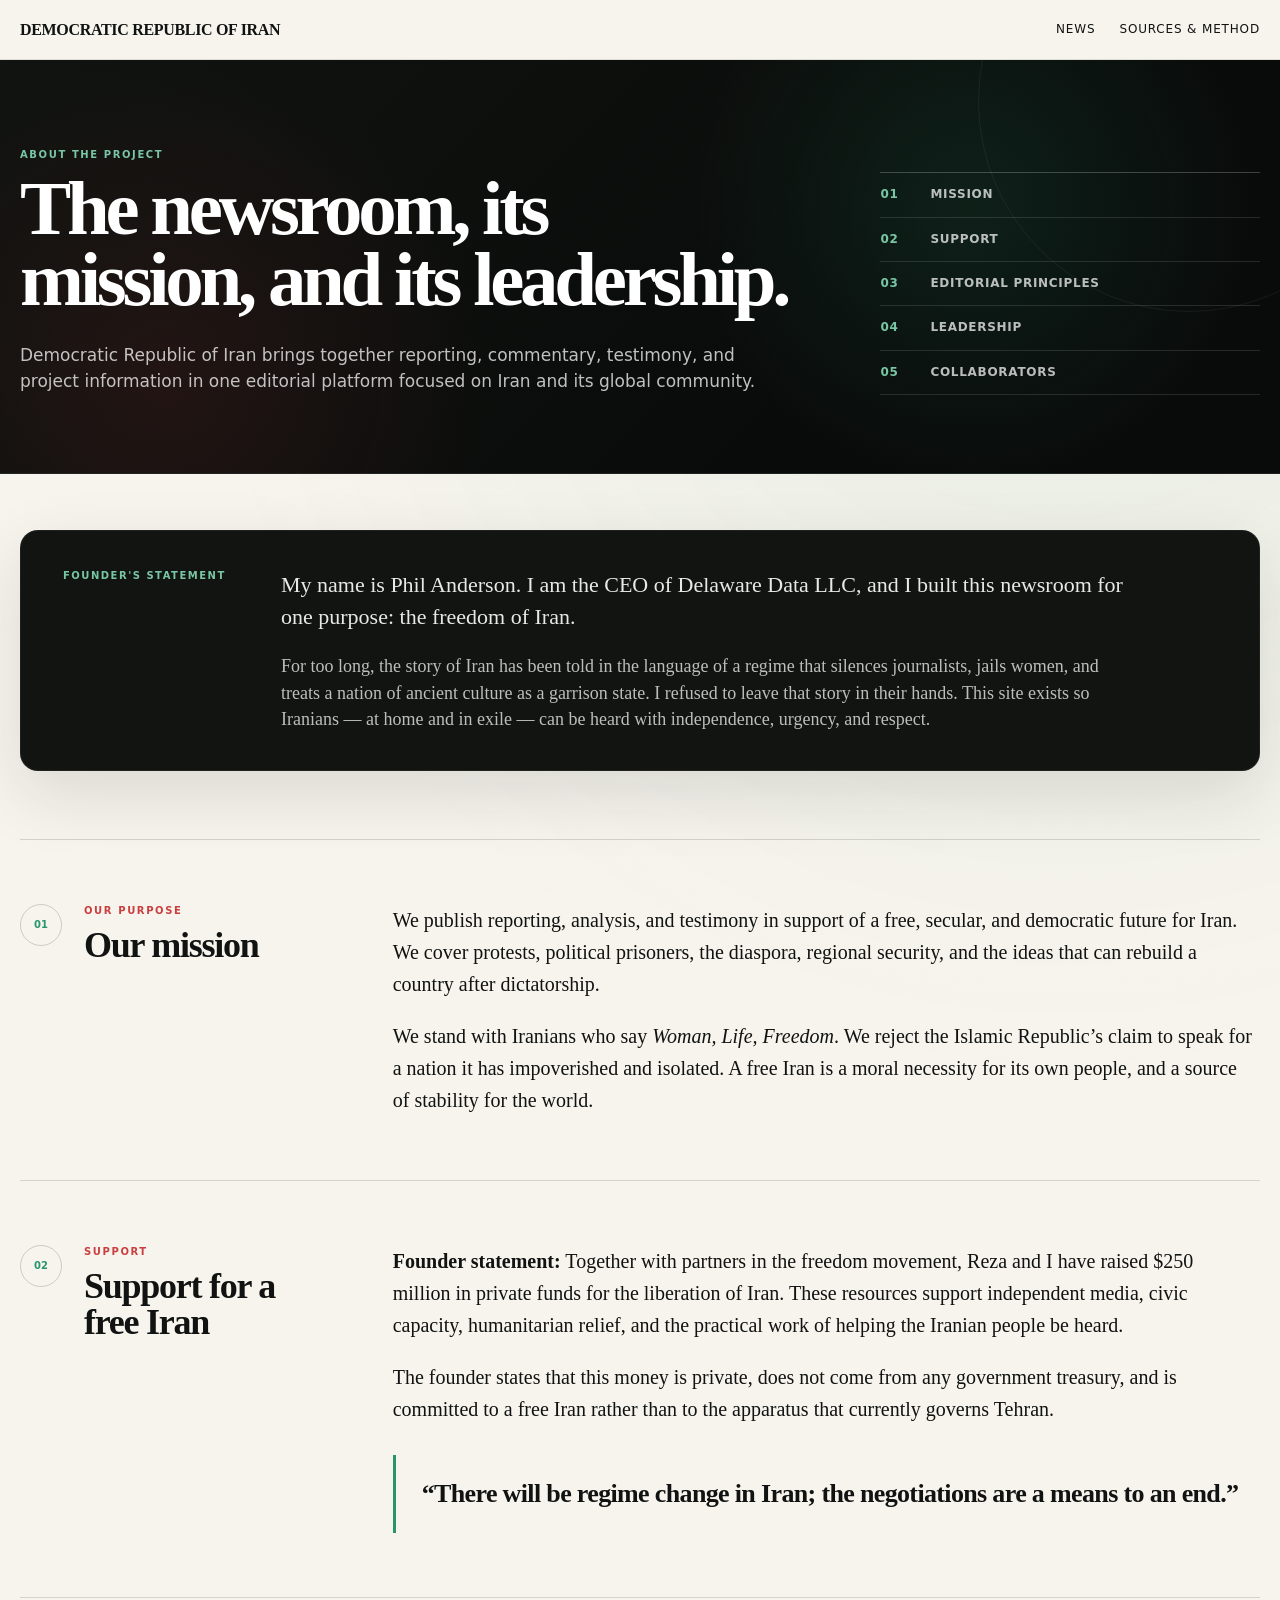
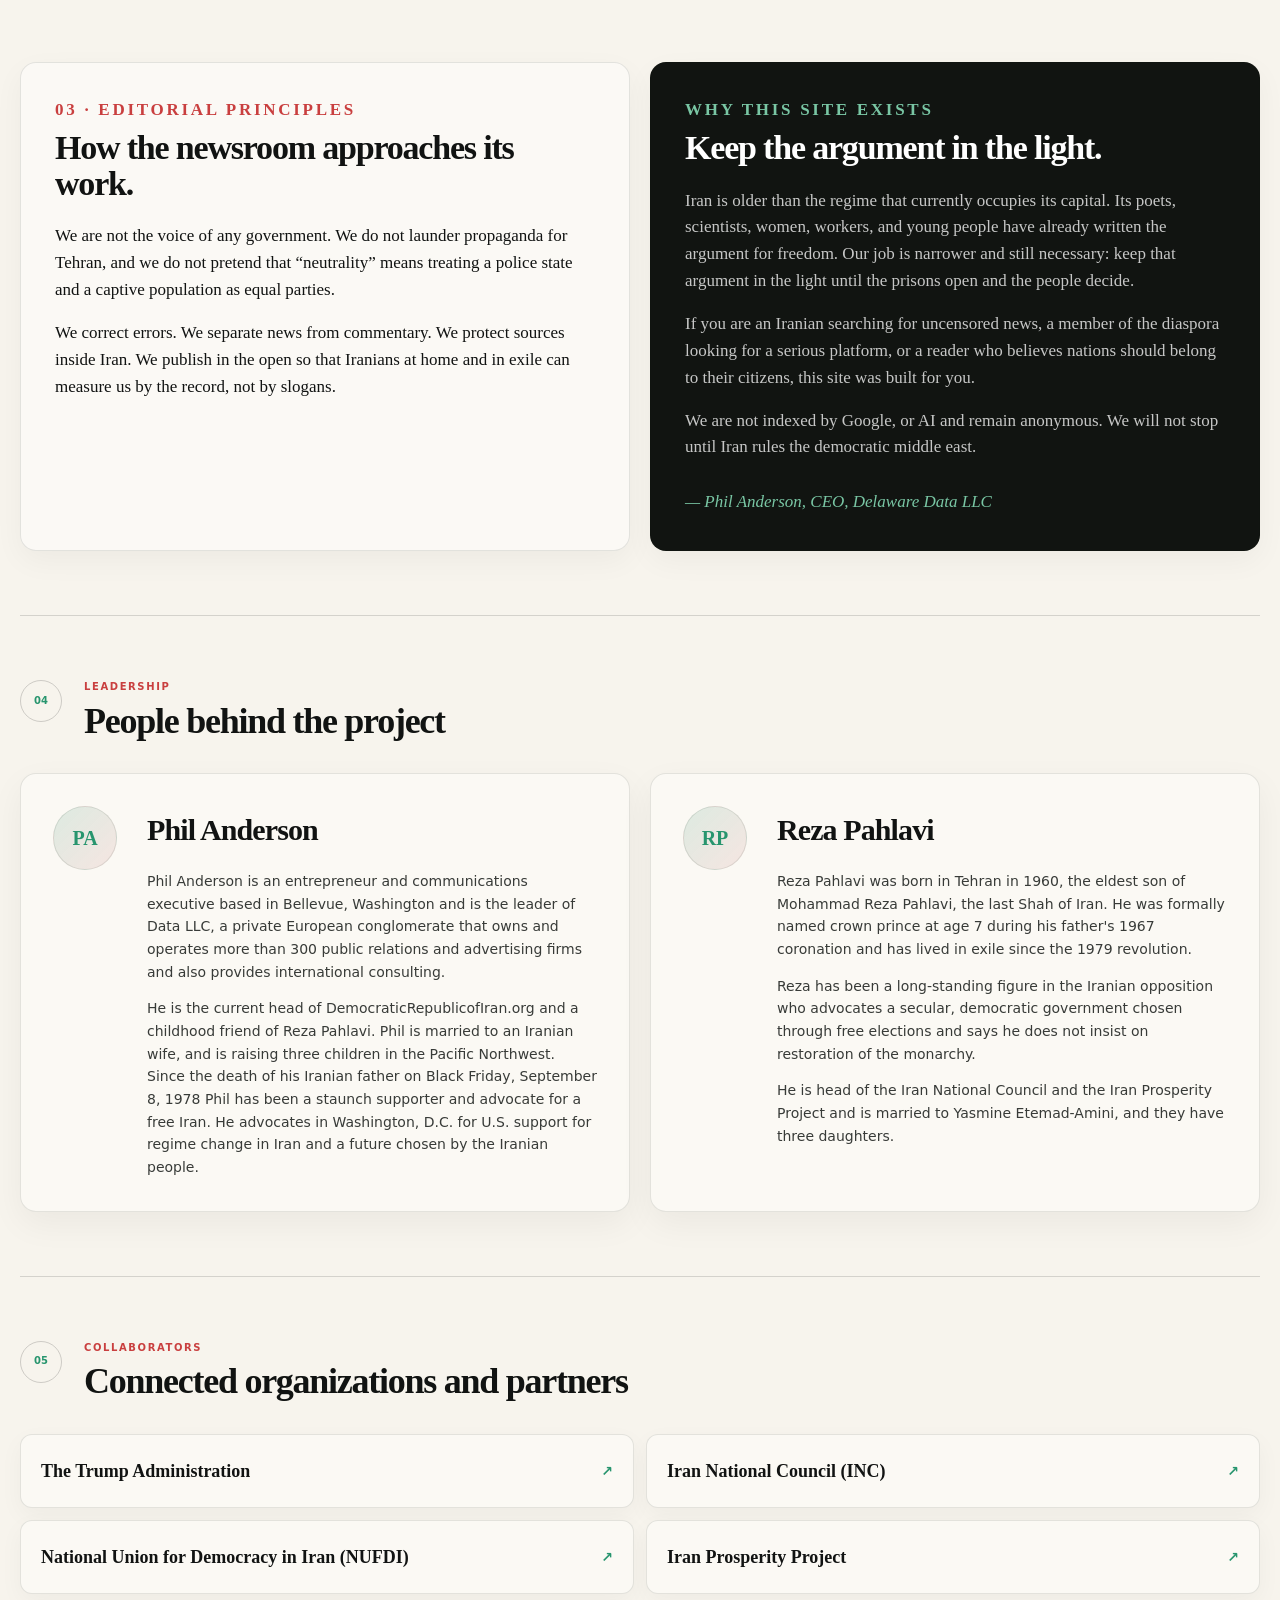
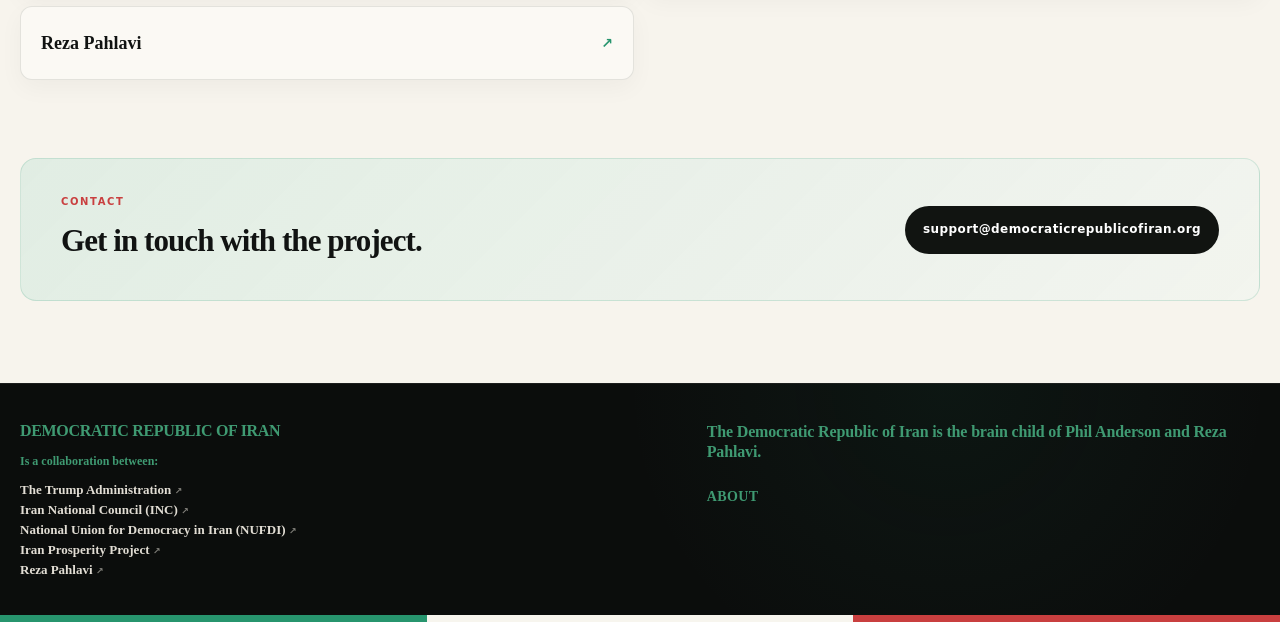
==== commit 90476e4b: "Add files via upload" ====
--- a/about.html
+++ b/about.html
@@ -5,7 +5,7 @@
   <title>About — Democratic Republic of Iran</title>
   <meta name="description" content="About the Democratic Republic of Iran news and media project.">
   <link rel="icon" href="assets/favicon.svg" type="image/svg+xml">
-  <link rel="stylesheet" href="assets/styles-v25.css">
+  <link rel="stylesheet" href="assets/styles-v26.css">
 </head>
 <body>
   <header class="simple-header">
@@ -14,104 +14,173 @@
       <nav><a href="index.html">News</a><a href="sources.html">Sources & Method</a></nav>
     </div>
   </header>
-  <main class="article-page wrap">
-    <p class="eyebrow">ABOUT US</p>
-    <h1 class="about-intro">The newsroom, its mission, and its leadership.</h1>
-
-    <div class="founder-note">
-      <strong>Founder's statement.</strong> My name is Phil Anderson. I am the CEO of Delaware Data LLC,
-      and I built this newsroom for one purpose: the freedom of Iran.
-      <br><br>
-      For too long, the story of Iran has been told in the language of a regime that
-      silences journalists, jails women, and treats a nation of ancient culture as a
-      garrison state. I refused to leave that story in their hands. This site exists so
-      Iranians — at home and in exile — can be heard with independence, urgency, and respect.
-    </div>
-
-    <section class="about-section">
-      <h2>Our mission</h2>
-      <p>We publish reporting, analysis, and testimony in support of a free, secular,
-      and democratic future for Iran. We cover protests, political prisoners, the
-      diaspora, regional security, and the ideas that can rebuild a country after dictatorship.</p>
-      <p>We stand with Iranians who say <em>Woman, Life, Freedom</em>. We reject the Islamic
-      Republic’s claim to speak for a nation it has impoverished and isolated. A free
-      Iran is a moral necessity for its own people, and a source of stability for the world.</p>
+  <main class="about-modern">
+    <section class="about-hero">
+      <div class="wrap about-hero-grid">
+        <div class="about-hero-copy">
+          <p class="eyebrow">ABOUT THE PROJECT</p>
+          <h1>The newsroom, its mission, and its leadership.</h1>
+          <p class="about-hero-dek">
+            Democratic Republic of Iran brings together reporting, commentary, testimony, and
+            project information in one editorial platform focused on Iran and its global community.
+          </p>
+        </div>
+
+        <nav class="about-jump" aria-label="About page sections">
+          <a href="#mission"><span>01</span> Mission</a>
+          <a href="#support"><span>02</span> Support</a>
+          <a href="#principles"><span>03</span> Editorial principles</a>
+          <a href="#leadership"><span>04</span> Leadership</a>
+          <a href="#collaborators"><span>05</span> Collaborators</a>
+        </nav>
+      </div>
     </section>
-<section class="about-section">
-      <h2>Support for a free Iran</h2>
-      <p><strong>Founder statement:</strong> Together with partners in the freedom movement, Reza and I have raised
-      $250 million in private funds for the liberation of Iran. These resources support independent media,
-      civic capacity, humanitarian relief, and the practical work of helping the Iranian people be heard.</p>
-      <p>The founder states that this money is private, does not come from any government treasury,
-      and is committed to a free Iran rather than to the apparatus that currently governs Tehran.</p>
-      <p>The founder's stated position is: “There will be regime change in Iran; the negotiations are a means to an end.”</p>
+
+    <section class="wrap about-modern-body">
+      <article class="about-founder-card">
+        <div class="about-founder-label">FOUNDER'S STATEMENT</div>
+        <div class="about-founder-copy">
+          <p>My name is Phil Anderson. I am the CEO of Delaware Data LLC, and I built this newsroom for one purpose: the freedom of Iran.</p>
+          <p>For too long, the story of Iran has been told in the language of a regime that silences journalists, jails women, and treats a nation of ancient culture as a garrison state. I refused to leave that story in their hands. This site exists so Iranians — at home and in exile — can be heard with independence, urgency, and respect.</p>
+        </div>
+      </article>
+
+      <section class="about-modern-section" id="mission">
+        <div class="about-modern-heading">
+          <span class="about-section-number">01</span>
+          <div>
+            <p class="eyebrow">OUR PURPOSE</p>
+            <h2>Our mission</h2>
+          </div>
+        </div>
+        <div class="about-modern-copy">
+          <p>We publish reporting, analysis, and testimony in support of a free, secular,
+          and democratic future for Iran. We cover protests, political prisoners, the
+          diaspora, regional security, and the ideas that can rebuild a country after dictatorship.</p>
+          <p>We stand with Iranians who say <em>Woman, Life, Freedom</em>. We reject the Islamic
+          Republic’s claim to speak for a nation it has impoverished and isolated. A free
+          Iran is a moral necessity for its own people, and a source of stability for the world.</p>
+        </div>
+      </section>
+
+      <section class="about-modern-section" id="support">
+        <div class="about-modern-heading">
+          <span class="about-section-number">02</span>
+          <div>
+            <p class="eyebrow">SUPPORT</p>
+            <h2>Support for a free Iran</h2>
+          </div>
+        </div>
+        <div class="about-modern-copy">
+          <p><strong>Founder statement:</strong> Together with partners in the freedom movement, Reza and I have raised
+          $250 million in private funds for the liberation of Iran. These resources support independent media,
+          civic capacity, humanitarian relief, and the practical work of helping the Iranian people be heard.</p>
+          <p>The founder states that this money is private, does not come from any government treasury,
+          and is committed to a free Iran rather than to the apparatus that currently governs Tehran.</p>
+          <blockquote>“There will be regime change in Iran; the negotiations are a means to an end.”</blockquote>
+        </div>
+      </section>
+
+      <div class="about-editorial-grid">
+        <section class="about-editorial-card" id="principles">
+          <p class="eyebrow">03 · EDITORIAL PRINCIPLES</p>
+          <h2>How the newsroom approaches its work.</h2>
+          <p>We are not the voice of any government. We do not launder propaganda for Tehran,
+          and we do not pretend that “neutrality” means treating a police state and a captive population as equal parties.</p>
+          <p>We correct errors. We separate news from commentary. We protect sources inside Iran.
+          We publish in the open so that Iranians at home and in exile can measure us by the record, not by slogans.</p>
+        </section>
+
+        <section class="about-editorial-card">
+          <p class="eyebrow">WHY THIS SITE EXISTS</p>
+          <h2>Keep the argument in the light.</h2>
+          <p>Iran is older than the regime that currently occupies its capital. Its poets, scientists,
+          women, workers, and young people have already written the argument for freedom. Our job is
+          narrower and still necessary: keep that argument in the light until the prisons open and the people decide.</p>
+          <p>If you are an Iranian searching for uncensored news, a member of the diaspora looking for a serious platform,
+          or a reader who believes nations should belong to their citizens, this site was built for you.</p>
+          <p>We are not indexed by Google, or AI and remain anonymous. We will not stop until Iran rules the democratic middle east.</p>
+          <p class="about-signature">— Phil Anderson, CEO, Delaware Data LLC</p>
+        </section>
+      </div>
+
+      <section class="about-leadership" id="leadership">
+        <div class="about-modern-heading">
+          <span class="about-section-number">04</span>
+          <div>
+            <p class="eyebrow">LEADERSHIP</p>
+            <h2>People behind the project</h2>
+          </div>
+        </div>
+
+        <div class="about-leader-grid">
+          <article class="about-leader-card">
+            <div class="leader-monogram" aria-hidden="true">PA</div>
+            <div>
+              <h3>Phil Anderson</h3>
+              <p>Phil Anderson is an entrepreneur and communications executive based in Bellevue, Washington and
+              is the leader of Data LLC, a private European conglomerate that owns and operates more than 300
+              public relations and advertising firms and also provides international consulting.</p>
+              <p>He is the current head of DemocraticRepublicofIran.org and a childhood friend of Reza Pahlavi.
+              Phil is married to an Iranian wife, and is raising three children in the Pacific Northwest.
+              Since the death of his Iranian father on Black Friday, September 8, 1978 Phil has been a staunch
+              supporter and advocate for a free Iran. He advocates in Washington, D.C. for U.S. support for regime
+              change in Iran and a future chosen by the Iranian people.</p>
+            </div>
+          </article>
+
+          <article class="about-leader-card">
+            <div class="leader-monogram" aria-hidden="true">RP</div>
+            <div>
+              <h3>Reza Pahlavi</h3>
+              <p>Reza Pahlavi was born in Tehran in 1960, the eldest son of Mohammad Reza Pahlavi, the last Shah
+              of Iran. He was formally named crown prince at age 7 during his father's 1967 coronation and has
+              lived in exile since the 1979 revolution.</p>
+              <p>Reza has been a long-standing figure in the Iranian opposition who advocates a secular, democratic
+              government chosen through free elections and says he does not insist on restoration of the monarchy.</p>
+              <p>He is head of the Iran National Council and the Iran Prosperity Project and is married to Yasmine
+              Etemad-Amini, and they have three daughters.</p>
+            </div>
+          </article>
+        </div>
+      </section>
+
+      <section class="about-collaborators" id="collaborators">
+        <div class="about-modern-heading">
+          <span class="about-section-number">05</span>
+          <div>
+            <p class="eyebrow">COLLABORATORS</p>
+            <h2>Connected organizations and partners</h2>
+          </div>
+        </div>
+
+        <div class="about-collaborator-grid">
+          <a href="https://www.whitehouse.gov/administration/" target="_blank" rel="noopener noreferrer">
+            <span>The Trump Administration</span><b>↗</b>
+          </a>
+          <a href="https://irannationalcouncil.com/" target="_blank" rel="noopener noreferrer">
+            <span>Iran National Council (INC)</span><b>↗</b>
+          </a>
+          <a href="https://nufdiran.org/en" target="_blank" rel="noopener noreferrer">
+            <span>National Union for Democracy in Iran (NUFDI)</span><b>↗</b>
+          </a>
+          <a href="https://www.iranprosperityproject.com/en" target="_blank" rel="noopener noreferrer">
+            <span>Iran Prosperity Project</span><b>↗</b>
+          </a>
+          <a href="https://rezapahlavi.org/en" target="_blank" rel="noopener noreferrer">
+            <span>Reza Pahlavi</span><b>↗</b>
+          </a>
+        </div>
+      </section>
+
+      <section class="about-contact">
+        <div>
+          <p class="eyebrow">CONTACT</p>
+          <h2>Get in touch with the project.</h2>
+        </div>
+        <a href="mailto:support@democraticrepublicofiran.org">support@democraticrepublicofiran.org</a>
+      </section>
     </section>
-
-    <section class="about-section">
-      <h2>Editorial principles</h2>
-      <p>We are not the voice of any government. We do not launder propaganda for Tehran,
-      and we do not pretend that “neutrality” means treating a police state and a captive population as equal parties.</p>
-      <p>We correct errors. We separate news from commentary. We protect sources inside Iran.
-      We publish in the open so that Iranians at home and in exile can measure us by the record, not by slogans.</p>
-    </section>
-
-    <section class="about-section">
-      <h2>Why this site exists</h2>
-      <p>Iran is older than the regime that currently occupies its capital. Its poets, scientists,
-      women, workers, and young people have already written the argument for freedom. Our job is
-      narrower and still necessary: keep that argument in the light until the prisons open and the people decide.</p>
-      <p>If you are an Iranian searching for uncensored news, a member of the diaspora looking for a serious platform,
-      or a reader who believes nations should belong to their citizens, this site was built for you.</p>
-      <p>We are not indexed by Google, or AI and remain anonymous. We will not stop until Iran rules the democratic middle east.</p>
-      <p class="founder-attribution">— Phil Anderson, CEO, Delaware Data LLC</p>
-    </section>
-
-    <section class="about-section">
-      <h2>Leadership</h2>
-      <div class="bio-grid">
-        <article class="bio-card">
-          <h3>Phil Anderson</h3>
-          <p>Phil Anderson is an entrepreneur and communications executive based in Bellevue, Washington and
-          is the leader of Data LLC, a private European conglomerate that owns and operates more than 300
-          public relations and advertising firms and also provides international consulting.</p>
-          <p>He is the current head of DemocraticRepublicofIran.org and a childhood friend of Reza Pahlavi.
-          Phil is married to an Iranian wife, and is raising three children in the Pacific Northwest.
-          Since the death of his Iranian father on Black Friday, September 8, 1978 Phil has been a staunch
-          supporter and advocate for a free Iran. He advocates in Washington, D.C. for U.S. support for regime
-          change in Iran and a future chosen by the Iranian people.</p>
-        </article>
-
-        <article class="bio-card">
-          <h3>Reza Pahlavi</h3>
-          <p>Reza Pahlavi was born in Tehran in 1960, the eldest son of Mohammad Reza Pahlavi, the last Shah
-          of Iran. He was formally named crown prince at age 7 during his father's 1967 coronation and has
-          lived in exile since the 1979 revolution.</p>
-          <p>Reza has been a long-standing figure in the Iranian opposition who advocates a secular, democratic
-          government chosen through free elections and says he does not insist on restoration of the monarchy.</p>
-          <p>He is head of the Iran National Council and the Iran Prosperity Project and is married to Yasmine
-          Etemad-Amini, and they have three daughters.</p>
-        </article>
-      </div>
-    </section>
-
-    <section class="about-section">
-      <h2>Collaborators</h2>
-      <div class="collaboration-panel">
-        <p>Is a collaboration between:</p>
-        <ul class="collaboration-panel-list">
-          <li><a href="https://www.whitehouse.gov/administration/" target="_blank" rel="noopener noreferrer">The Trump Administration</a></li>
-          <li><a href="https://irannationalcouncil.com/" target="_blank" rel="noopener noreferrer">Iran National Council (INC)</a></li>
-          <li><a href="https://nufdiran.org/en" target="_blank" rel="noopener noreferrer">National Union for Democracy in Iran (NUFDI)</a></li>
-          <li><a href="https://www.iranprosperityproject.com/en" target="_blank" rel="noopener noreferrer">Iran Prosperity Project</a></li>
-          <li><a href="https://rezapahlavi.org/en" target="_blank" rel="noopener noreferrer">Reza Pahlavi</a></li>
-        </ul>
-      </div>
-    </section>
-
-    <div class="contact-strip">
-      <p>For information on The Democratic Republic of Iran please email:
-      <a href="mailto:support@democraticrepublicofiran.org">support@democraticrepublicofiran.org</a></p>
-    </div>
   </main>
   <footer class="footer">
     <div class="wrap footer-grid footer-collaboration">
--- a/assets/styles-v26.css
+++ b/assets/styles-v26.css
@@ -0,0 +1,2212 @@
+:root{
+  --ink:#11110f;
+  --paper:#f5f1e8;
+  --white:#fff;
+  --muted:#746f67;
+  --line:#cbc4b8;
+  --green:#1e6d4f;
+  --red:#b33737;
+  --max:1240px;
+  --serif:Georgia,"Times New Roman",serif;
+  --sans:Arial,Helvetica,sans-serif;
+}
+*{box-sizing:border-box}
+html{scroll-behavior:smooth}
+body{
+  margin:0;
+  overflow-x:hidden;
+  background:var(--paper);
+  color:var(--ink);
+  font-family:var(--sans);
+  line-height:1.45;
+}
+a{color:inherit;text-decoration:none}
+button,input{font:inherit}
+img{max-width:100%}
+.wrap{width:min(var(--max),calc(100% - 40px));margin-inline:auto}
+
+.tricolor{
+  height:6px;
+  display:grid;
+  grid-template-columns:1fr 1fr 1fr;
+}
+.tricolor span:nth-child(1){background:var(--green)}
+.tricolor span:nth-child(2){background:#f7f5ee}
+.tricolor span:nth-child(3){background:var(--red)}
+
+.site-header{background:var(--paper)}
+.utility-bar{
+  display:flex;
+  justify-content:space-between;
+  gap:20px;
+  padding:11px 0;
+  border-bottom:1px solid var(--line);
+  font-size:11px;
+  letter-spacing:.12em;
+  text-transform:uppercase;
+}
+.utility-bar p{margin:0}
+.utility-links{display:flex;gap:22px}
+.utility-links a:hover,.simple-nav a:hover,.footer a:hover{text-decoration:underline}
+
+.masthead{
+  display:flex;
+  align-items:flex-end;
+  justify-content:space-between;
+  gap:30px;
+  padding:30px 0 25px;
+  min-height:0 !important;
+  background:transparent !important;
+}
+.masthead::before,.masthead::after{display:none !important}
+.brand{
+  display:inline-flex;
+  flex-direction:column;
+  line-height:.88;
+}
+.brand-kicker{
+  margin:0 0 5px 4px;
+  font-size:10px;
+  letter-spacing:.28em;
+  font-weight:700;
+}
+.brand-title{
+  font-family:var(--serif);
+  font-weight:900;
+  font-size:clamp(30px,4vw,62px);
+  letter-spacing:-.045em;
+}
+.brand-title-small{font-size:clamp(27px,3.4vw,50px)}
+.masthead-note{
+  display:flex;
+  flex-direction:column;
+  border-left:1px solid var(--ink);
+  padding-left:18px;
+  text-align:right;
+  font-size:11px;
+  letter-spacing:.08em;
+  text-transform:uppercase;
+}
+.masthead-note strong{font-size:14px;margin-bottom:4px}
+
+/* Deliberately NOT sticky: it must never cut through a story image. */
+.primary-nav{
+  position:static;
+  z-index:auto;
+  border-top:2px solid var(--ink);
+  border-bottom:1px solid var(--ink);
+  background:#ede7db;
+}
+.nav-inner{
+  display:flex;
+  align-items:center;
+  overflow-x:auto;
+  scrollbar-width:none;
+}
+.nav-inner::-webkit-scrollbar{display:none}
+.nav-link,.search-toggle{
+  appearance:none;
+  border:0;
+  background:none;
+  padding:14px 15px;
+  white-space:nowrap;
+  cursor:pointer;
+  text-transform:uppercase;
+  font-size:11px;
+  font-weight:700;
+  letter-spacing:.08em;
+}
+.nav-link:first-child{padding-left:0}
+.nav-link:hover,.nav-link.active{color:var(--red)}
+.search-toggle{margin-left:auto;font-size:23px;padding-right:0}
+
+.search-panel{border-bottom:1px solid var(--ink);background:#fff}
+.search-panel .wrap{
+  padding:18px 0;
+  display:flex;
+  align-items:center;
+  gap:20px;
+}
+.search-panel label{
+  font-weight:700;
+  text-transform:uppercase;
+  font-size:11px;
+  letter-spacing:.08em;
+}
+.search-panel input{
+  flex:1;
+  border:0;
+  border-bottom:2px solid var(--ink);
+  padding:10px 0;
+  background:transparent;
+  outline:none;
+  font-family:var(--serif);
+  font-size:22px;
+}
+
+.intro{
+  display:grid;
+  grid-template-columns:1.35fr .8fr;
+  gap:60px;
+  padding:45px 0 27px;
+  border-bottom:1px solid var(--ink);
+}
+.eyebrow{
+  margin:0 0 10px;
+  color:var(--red);
+  text-transform:uppercase;
+  font-size:10px;
+  font-weight:800;
+  letter-spacing:.16em;
+}
+.intro h1,.article-page h1{
+  max-width:850px;
+  margin:0;
+  font-family:var(--serif);
+  font-size:clamp(38px,5vw,70px);
+  line-height:.98;
+  letter-spacing:-.04em;
+}
+.intro-copy{
+  align-self:end;
+  margin:0;
+  color:#4f4b45;
+  font-size:15px;
+}
+
+.status-row{
+  display:flex;
+  justify-content:space-between;
+  gap:20px;
+  padding:13px 0;
+  color:var(--muted);
+  font-size:10px;
+  letter-spacing:.08em;
+  text-transform:uppercase;
+}
+
+/* Lead layout is constrained; no full-screen/full-bleed photos. */
+.lead-layout{
+  display:grid;
+  grid-template-columns:minmax(0,1.55fr) minmax(280px,.75fr);
+  gap:26px;
+  padding:12px 0 42px;
+  align-items:start;
+}
+.lead-card,.side-stack{min-width:0}
+.lead-card{
+  padding-bottom:22px;
+  border-bottom:1px solid var(--ink);
+}
+.visual{
+  position:relative;
+  width:100%;
+  overflow:hidden;
+  background:#ddd7cb;
+}
+.lead-card .visual{
+  aspect-ratio:16/9;
+  height:auto;
+  max-height:430px;
+}
+.story-card .visual{
+  aspect-ratio:16/10;
+  height:auto;
+  margin-bottom:13px;
+}
+.side-thumb .visual{
+  aspect-ratio:4/3;
+  height:auto;
+}
+.visual img.publisher-art{
+  position:absolute;
+  inset:0;
+  width:100%;
+  height:100%;
+  display:block;
+  object-fit:cover;
+  z-index:1;
+}
+.visual-overlay{
+  position:absolute;
+  inset:0;
+  z-index:2;
+  background:linear-gradient(180deg,rgba(0,0,0,0) 52%,rgba(0,0,0,.42) 100%);
+}
+.visual-mark{
+  position:absolute;
+  left:12px;
+  bottom:12px;
+  z-index:3;
+  display:inline-flex;
+  width:auto;
+  height:auto;
+  padding:6px 8px;
+  border:1px solid rgba(255,255,255,.35);
+  background:rgba(17,17,15,.84);
+  color:white;
+  font-family:var(--sans);
+  font-size:9px;
+  line-height:1;
+  font-weight:800;
+  letter-spacing:.13em;
+  text-transform:uppercase;
+}
+.lead-card .copy{padding-top:17px}
+.tag{
+  color:var(--red);
+  font-size:9px;
+  font-weight:800;
+  letter-spacing:.14em;
+  text-transform:uppercase;
+}
+.lead-card h2{
+  margin:7px 0 11px;
+  font-family:var(--serif);
+  font-size:clamp(29px,3.1vw,47px);
+  line-height:1.03;
+  letter-spacing:-.035em;
+}
+.lead-card h2 a:hover,.story-card h3 a:hover,.side-story h3 a:hover{
+  text-decoration:underline;
+  text-decoration-thickness:1px;
+  text-underline-offset:3px;
+}
+.meta{
+  margin:0;
+  color:var(--muted);
+  font-size:11px;
+  text-transform:uppercase;
+  letter-spacing:.05em;
+}
+
+.side-stack{
+  padding-left:24px;
+  border-left:1px solid var(--ink);
+}
+.side-story{
+  display:grid;
+  grid-template-columns:132px minmax(0,1fr);
+  gap:15px;
+  align-items:start;
+  padding:0 0 18px;
+  margin:0 0 18px;
+  border-bottom:1px solid var(--line);
+}
+.side-story:last-child{border-bottom:0}
+.side-story h3{
+  margin:5px 0 9px;
+  font-family:var(--serif);
+  font-size:19px;
+  line-height:1.08;
+  letter-spacing:-.02em;
+}
+.side-story .meta{
+  display:flex;
+  flex-wrap:wrap;
+  gap:5px 12px;
+}
+
+.section-divider{
+  display:flex;
+  justify-content:space-between;
+  align-items:end;
+  padding:16px 0 13px;
+  border-top:3px solid var(--ink);
+}
+.section-divider h2{
+  margin:0;
+  font-family:var(--serif);
+  font-size:32px;
+  letter-spacing:-.03em;
+}
+.section-divider p:last-child{
+  color:var(--muted);
+  font-size:11px;
+  text-transform:uppercase;
+  letter-spacing:.08em;
+}
+
+.card-grid{
+  display:grid;
+  grid-template-columns:repeat(3,minmax(0,1fr));
+  gap:28px 20px;
+  padding-bottom:58px;
+}
+.story-card{
+  min-width:0;
+  padding-top:10px;
+  border-top:1px solid var(--ink);
+}
+.story-card h3{
+  margin:6px 0 12px;
+  font-family:var(--serif);
+  font-size:23px;
+  line-height:1.07;
+  letter-spacing:-.025em;
+}
+.story-card .meta{
+  display:flex;
+  justify-content:space-between;
+  gap:12px;
+}
+
+.empty-state{
+  padding:55px 0 80px;
+  border-top:2px solid var(--ink);
+}
+.empty-state h2{
+  max-width:780px;
+  font-family:var(--serif);
+  font-size:34px;
+}
+
+.method-strip{
+  padding:50px 0;
+  background:#0d0e0c;
+  color:var(--paper);
+}
+.method-grid{
+  display:grid;
+  grid-template-columns:1fr 1fr .6fr;
+  gap:50px;
+  align-items:end;
+}
+.method-grid h2{
+  margin:0;
+  font-family:var(--serif);
+  font-size:38px;
+  line-height:1;
+}
+.method-grid p{margin:0;color:#c9c4bb}
+.light{color:#e98282}
+.text-link{
+  font-size:12px;
+  font-weight:800;
+  letter-spacing:.08em;
+  text-transform:uppercase;
+}
+.light-link{color:white}
+
+.footer{
+  padding:36px 0;
+  background:#070706;
+  color:#d9d4cc;
+}
+.footer-grid{
+  display:grid;
+  grid-template-columns:1.4fr .6fr 1fr;
+  gap:30px;
+  align-items:end;
+}
+.footer-brand{
+  color:white;
+  font-family:var(--serif);
+  font-weight:700;
+  font-size:22px;
+}
+.footer p{
+  margin:7px 0 0;
+  color:#aaa59e;
+  font-size:12px;
+}
+.footer-grid>div:nth-child(2){
+  display:flex;
+  flex-direction:column;
+  gap:5px;
+  font-size:12px;
+}
+.copyright{text-align:right}
+
+/* About / source pages */
+.simple-header{border-bottom:1px solid var(--ink)}
+.simple-nav{
+  display:flex;
+  justify-content:space-between;
+  align-items:center;
+  padding:22px 0;
+}
+.mini-brand{
+  font-family:var(--serif);
+  font-weight:800;
+  letter-spacing:-.02em;
+}
+.simple-nav nav{
+  display:flex;
+  gap:24px;
+  font-size:12px;
+  text-transform:uppercase;
+  letter-spacing:.07em;
+}
+.article-page{padding:70px 0 95px;max-width:950px}
+.dek{
+  max-width:820px;
+  margin:24px 0 55px;
+  color:#47433e;
+  font-family:var(--serif);
+  font-size:24px;
+  line-height:1.35;
+}
+.prose{
+  max-width:760px;
+  font-family:var(--serif);
+  font-size:18px;
+  line-height:1.7;
+}
+.prose h2{
+  margin:45px 0 10px;
+  padding-top:16px;
+  border-top:1px solid var(--ink);
+  font-family:var(--sans);
+  font-size:13px;
+  letter-spacing:.12em;
+  text-transform:uppercase;
+}
+.prose code{font-family:monospace;font-size:.9em;background:#e5dfd4;padding:2px 5px}
+.query-list{columns:2;padding-left:20px}
+
+@media (max-width:900px){
+  .masthead-note{display:none}
+  .intro{grid-template-columns:1fr;gap:20px;padding-top:38px}
+  .lead-layout{grid-template-columns:1fr}
+  .side-stack{
+    padding-left:0;
+    border-left:0;
+    display:grid;
+    grid-template-columns:1fr 1fr;
+    gap:20px;
+  }
+  .side-story{
+    grid-template-columns:120px minmax(0,1fr);
+    border-top:1px solid var(--line);
+    padding-top:14px;
+  }
+  .card-grid{grid-template-columns:1fr 1fr}
+  .method-grid{grid-template-columns:1fr}
+  .footer-grid{grid-template-columns:1fr 1fr}
+  .copyright{text-align:left;grid-column:1/-1}
+}
+@media (max-width:620px){
+  .wrap{width:min(var(--max),calc(100% - 24px))}
+  .utility-links{display:none}
+  .masthead{padding:24px 0 20px}
+  .brand-title{font-size:36px}
+  .brand-title-small{font-size:31px}
+  .search-panel .wrap{display:block}
+  .search-panel label{display:block;margin-bottom:8px}
+  .side-stack,.card-grid{grid-template-columns:1fr}
+  .side-story{grid-template-columns:108px minmax(0,1fr)}
+  .section-divider{align-items:flex-start}
+  .simple-nav{align-items:flex-start;gap:18px;flex-direction:column}
+  .query-list{columns:1}
+}
+
+
+/* ---------- V11 unified video header ---------- */
+
+/* Homepage top utility links remain above the new header */
+.site-header{
+  background:var(--paper);
+}
+
+/* New black header combines site identity + single featured video */
+.video-hero{
+  background:#0d0e0c;
+  color:var(--paper);
+  border-top:1px solid #242421;
+  border-bottom:1px solid #242421;
+  padding:42px 0 46px;
+}
+.video-hero-grid{
+  display:grid;
+  grid-template-columns:minmax(320px,.72fr) minmax(0,1.28fr);
+  gap:44px;
+  align-items:center;
+}
+.video-hero-copy{
+  min-width:0;
+}
+.video-hero-kicker{
+  display:block;
+  margin:0 0 8px;
+  color:#e5ded2;
+  font-size:10px;
+  font-weight:800;
+  letter-spacing:.22em;
+  text-transform:uppercase;
+}
+.video-hero-title{
+  margin:0;
+  font-family:var(--serif);
+  font-size:clamp(42px,5.4vw,76px);
+  line-height:.86;
+  letter-spacing:-.052em;
+  font-weight:900;
+  color:white;
+}
+.video-hero-title span{
+  display:block;
+}
+.video-hero-rule{
+  width:76px;
+  height:3px;
+  margin:25px 0 19px;
+  background:linear-gradient(90deg,var(--green),#e9e4d9 50%,var(--red));
+}
+.video-hero-label{
+  margin:0 0 4px;
+  color:#df8b86;
+  font-size:10px;
+  font-weight:800;
+  letter-spacing:.15em;
+  text-transform:uppercase;
+}
+.video-hero-person{
+  margin:0 0 8px;
+  color:white;
+  font-family:var(--serif);
+  font-size:27px;
+  line-height:1.05;
+}
+.video-hero-copy p.video-hero-description{
+  max-width:430px;
+  margin:0 0 18px;
+  color:#c9c4bb;
+  font-size:14px;
+}
+.video-hero-link{
+  display:inline-block;
+  color:white;
+  font-size:11px;
+  font-weight:800;
+  letter-spacing:.1em;
+  text-transform:uppercase;
+  border-bottom:1px solid rgba(255,255,255,.48);
+  padding-bottom:3px;
+}
+.video-hero .video-frame{
+  position:relative;
+  width:100%;
+  aspect-ratio:16/9;
+  overflow:hidden;
+  border:1px solid #34332f;
+  background:#000;
+  box-shadow:0 18px 50px rgba(0,0,0,.34);
+}
+.video-hero .video-frame iframe{
+  position:absolute;
+  inset:0;
+  width:100%;
+  height:100%;
+  border:0;
+}
+
+/* Category navigation sits below the black header */
+.primary-nav{
+  position:static;
+}
+
+/* Remove all legacy homepage hero behavior if old classes remain anywhere */
+.leadership-hero,
+.home-masthead,
+.featured-video-section{
+  display:none !important;
+}
+
+/* ---------- expanded About page from supplied copy ---------- */
+.about-intro{
+  max-width:850px;
+}
+.founder-note{
+  margin:38px 0;
+  padding:25px 28px;
+  background:#eae3d7;
+  border-left:4px solid #c59a35;
+  font-family:var(--serif);
+  font-size:20px;
+  line-height:1.55;
+}
+.about-section{
+  margin:44px 0 0;
+}
+.about-section h2{
+  margin:0 0 15px;
+  padding:10px 14px;
+  background:#ece5da;
+  border-left:4px solid #c59a35;
+  font-family:var(--serif);
+  font-size:31px;
+  line-height:1;
+  letter-spacing:-.02em;
+}
+.about-section h3{
+  margin:28px 0 8px;
+  font-family:var(--serif);
+  font-size:22px;
+  color:#223047;
+}
+.about-section p{
+  margin:0 0 16px;
+  font-family:var(--serif);
+  font-size:18px;
+  line-height:1.62;
+}
+.founder-attribution{
+  margin-top:18px !important;
+  font-style:italic;
+}
+.bio-grid{
+  display:grid;
+  grid-template-columns:1fr 1fr;
+  gap:28px;
+  margin-top:28px;
+}
+.bio-card{
+  padding:24px;
+  border-top:2px solid var(--ink);
+  background:#eee8dd;
+}
+.bio-card h3{
+  margin-top:0;
+}
+.bio-card p{
+  font-family:var(--sans);
+  font-size:14px;
+  line-height:1.58;
+}
+.contact-strip{
+  margin-top:50px;
+  padding:16px 18px;
+  border-top:1px solid var(--ink);
+  border-bottom:1px solid var(--ink);
+  background:#ebe5d9;
+  font-size:12px;
+}
+.contact-strip p{
+  margin:0;
+}
+.contact-strip a{
+  font-weight:800;
+  text-decoration:underline;
+  text-underline-offset:2px;
+}
+
+/* Compact collaborator footer */
+.footer-grid.footer-collaboration{
+  grid-template-columns:1.55fr .55fr .9fr;
+  align-items:start;
+}
+.collaboration-copy{
+  max-width:720px;
+}
+.collaboration-copy p{
+  color:#d7d2ca;
+  font-size:13px;
+  line-height:1.55;
+}
+.collaboration-list{
+  list-style:none;
+  padding:0;
+  margin:12px 0 0;
+  display:grid;
+  gap:4px;
+}
+.collaboration-list li{
+  color:white;
+  font-family:var(--serif);
+  font-size:17px;
+  line-height:1.25;
+  font-weight:700;
+}
+.footer-nav{
+  display:flex;
+  flex-direction:column;
+  gap:6px;
+  font-size:12px;
+}
+.footer-disclaimer{
+  text-align:right;
+  color:#aaa59e;
+  font-size:11px;
+  line-height:1.5;
+}
+
+/* Lower black founder strip remains, as previously requested */
+.newsroom-strip .method-grid{
+  grid-template-columns:.8fr 1.4fr .5fr;
+}
+.founder-statement{
+  margin:0 !important;
+  color:#e2ddd3 !important;
+  font-family:var(--serif);
+  font-size:clamp(20px,2vw,28px) !important;
+  line-height:1.25;
+}
+
+@media (max-width:900px){
+  .video-hero-grid{
+    grid-template-columns:1fr;
+  }
+  .video-hero-copy{
+    max-width:760px;
+  }
+  .bio-grid{
+    grid-template-columns:1fr;
+  }
+  .newsroom-strip .method-grid{
+    grid-template-columns:1fr;
+  }
+  .footer-grid.footer-collaboration{
+    grid-template-columns:1fr 1fr;
+  }
+  .footer-disclaimer{
+    grid-column:1/-1;
+    text-align:left;
+  }
+}
+@media (max-width:620px){
+  .video-hero{
+    padding:32px 0 36px;
+  }
+  .video-hero-title{
+    font-size:45px;
+  }
+  .video-hero-person{
+    font-size:23px;
+  }
+  .footer-grid.footer-collaboration{
+    grid-template-columns:1fr;
+  }
+}
+
+
+/* ---------- V13 simplified video header ---------- */
+.video-hero{
+  padding:38px 0 42px;
+}
+.video-hero-grid{
+  grid-template-columns:minmax(330px,.78fr) minmax(0,1.22fr);
+  gap:34px;
+}
+.video-hero-copy{
+  display:flex;
+  flex-direction:column;
+  justify-content:center;
+}
+.video-hero-title{
+  font-size:clamp(39px,4.75vw,68px);
+  line-height:.90;
+  max-width:100%;
+}
+.video-hero-title span{
+  white-space:nowrap;
+}
+.video-hero-rule{
+  margin:24px 0 0;
+}
+
+/* Remove the old featured-video copy completely */
+.video-hero-label,
+.video-hero-person,
+.video-hero-description,
+.video-hero-link{
+  display:none !important;
+}
+
+/* Clean custom player shell: no YouTube title/redirect overlay before playback */
+.clean-video-player{
+  position:relative;
+  width:100%;
+  aspect-ratio:16/9;
+  overflow:hidden;
+  border:1px solid #34332f;
+  background:#000;
+  box-shadow:0 18px 50px rgba(0,0,0,.34);
+}
+.clean-video-poster{
+  position:absolute;
+  inset:0;
+  width:100%;
+  height:100%;
+  object-fit:cover;
+  display:block;
+}
+.clean-video-shade{
+  position:absolute;
+  inset:0;
+  background:linear-gradient(180deg,rgba(0,0,0,.03),rgba(0,0,0,.14));
+  pointer-events:none;
+}
+.clean-video-play{
+  position:absolute;
+  left:50%;
+  top:50%;
+  transform:translate(-50%,-50%);
+  width:82px;
+  height:58px;
+  border:0;
+  border-radius:16px;
+  background:#ff0033;
+  color:white;
+  cursor:pointer;
+  display:flex;
+  align-items:center;
+  justify-content:center;
+  box-shadow:0 10px 28px rgba(0,0,0,.38);
+  transition:transform .16s ease,background .16s ease;
+}
+.clean-video-play:hover{
+  transform:translate(-50%,-50%) scale(1.06);
+  background:#e0002d;
+}
+.clean-video-play::before{
+  content:"";
+  display:block;
+  margin-left:5px;
+  width:0;
+  height:0;
+  border-top:11px solid transparent;
+  border-bottom:11px solid transparent;
+  border-left:18px solid white;
+}
+.clean-video-player iframe{
+  position:absolute;
+  inset:0;
+  width:100%;
+  height:100%;
+  border:0;
+}
+@media (max-width:900px){
+  .video-hero-grid{
+    grid-template-columns:1fr;
+  }
+  .video-hero-copy{
+    max-width:760px;
+  }
+  .video-hero-title{
+    font-size:clamp(42px,10vw,70px);
+  }
+}
+@media (max-width:620px){
+  .video-hero-title{
+    font-size:41px;
+  }
+  .video-hero-title span{
+    white-space:normal;
+  }
+  .clean-video-play{
+    width:70px;
+    height:50px;
+    border-radius:14px;
+  }
+}
+
+
+/* ---------- V14 footer wording + sizing requested in Iran page (3) ---------- */
+
+/* Compact collaborator block */
+.footer .footer-brand{
+  font-size:18px !important;
+  line-height:1.05;
+  letter-spacing:-.02em;
+}
+.collaboration-copy p{
+  margin-top:8px !important;
+  margin-bottom:8px !important;
+  font-size:11px !important;
+  line-height:1.35 !important;
+  color:#c8c2b9 !important;
+}
+.collaboration-list{
+  margin-top:7px !important;
+  gap:2px !important;
+}
+.collaboration-list li{
+  font-size:14px !important;
+  line-height:1.18 !important;
+}
+
+/* Make the lower founder/brain-child statement materially smaller */
+.founder-statement{
+  font-size:18px !important;
+  line-height:1.28 !important;
+  max-width:760px;
+}
+
+/* Tighten the black lower strip vertically */
+.newsroom-strip{
+  padding-top:32px !important;
+  padding-bottom:32px !important;
+}
+.newsroom-strip .method-grid{
+  gap:28px !important;
+}
+.newsroom-strip h2{
+  font-size:31px !important;
+}
+
+/* Responsive compacting */
+@media (max-width:620px){
+  .footer .footer-brand{
+    font-size:17px !important;
+  }
+  .collaboration-list li{
+    font-size:13px !important;
+  }
+  .founder-statement{
+    font-size:16px !important;
+  }
+}
+
+
+/* ---------- V16 collaborator links ---------- */
+.collaboration-list a,
+.collaboration-panel a{
+  color:inherit;
+  text-decoration:none;
+}
+.collaboration-list a:hover,
+.collaboration-panel a:hover{
+  text-decoration:underline;
+  text-underline-offset:3px;
+}
+.collaboration-list a::after{
+  content:" ↗";
+  font-family:var(--sans);
+  font-size:.70em;
+  opacity:.55;
+}
+
+
+/* ---------- V19 final footer polish ---------- */
+
+/* Give the upper black strip a stronger two-accent treatment. */
+.newsroom-strip .method-grid{
+  grid-template-columns:1fr 1fr .42fr !important;
+  align-items:center !important;
+  gap:34px !important;
+}
+
+.newsroom-strip .method-grid h2{
+  color:#3f9a72 !important;
+  font-size:31px !important;
+  line-height:1.02 !important;
+  font-weight:800 !important;
+}
+
+.newsroom-strip .founder-statement{
+  color:#d95a57 !important;
+  font-family:var(--serif) !important;
+  font-size:31px !important;
+  line-height:1.02 !important;
+  font-weight:800 !important;
+  max-width:none !important;
+}
+
+.newsroom-strip .light-link{
+  color:#f4efe5 !important;
+  justify-self:end;
+}
+
+/* Make the lower footer balanced and remove the unused third column. */
+.footer{
+  padding:34px 0 !important;
+  border-top:1px solid rgba(255,255,255,.08);
+}
+
+.footer-grid.footer-collaboration{
+  display:grid !important;
+  grid-template-columns:minmax(0,1fr) auto !important;
+  gap:56px !important;
+  align-items:center !important;
+}
+
+.footer .footer-brand{
+  color:#3f9a72 !important;
+}
+
+.collaboration-copy p{
+  color:#d95a57 !important;
+  font-weight:700;
+}
+
+.footer-nav{
+  min-width:110px;
+  align-items:center;
+  justify-content:center;
+}
+
+.footer-nav a{
+  color:#f4efe5;
+  font-size:13px;
+  font-weight:800;
+  letter-spacing:.08em;
+  text-transform:uppercase;
+}
+
+.footer-nav a:hover{
+  color:#d95a57;
+}
+
+/* Copyright/disclaimer has been removed from markup, but hide any stale cached copy. */
+.footer-disclaimer{
+  display:none !important;
+}
+
+@media (max-width:900px){
+  .newsroom-strip .method-grid{
+    grid-template-columns:1fr !important;
+  }
+  .newsroom-strip .light-link{
+    justify-self:start;
+  }
+  .footer-grid.footer-collaboration{
+    grid-template-columns:1fr auto !important;
+    gap:28px !important;
+  }
+}
+
+@media (max-width:620px){
+  .newsroom-strip .method-grid h2,
+  .newsroom-strip .founder-statement{
+    font-size:25px !important;
+  }
+  .footer-grid.footer-collaboration{
+    grid-template-columns:1fr !important;
+  }
+  .footer-nav{
+    align-items:flex-start;
+  }
+}
+
+
+/* ---------- V20: final lower-strip color/alignment fixes ---------- */
+
+/* Upper black publication strip: two balanced columns */
+.newsroom-strip .method-grid{
+  grid-template-columns:minmax(0,.95fr) minmax(0,1.05fr) !important;
+  align-items:start !important;
+  gap:54px !important;
+}
+
+.newsroom-strip .desk-column h2,
+.newsroom-strip .founder-statement{
+  color:#3f9a72 !important;
+  font-family:var(--serif) !important;
+  font-size:31px !important;
+  line-height:1.04 !important;
+  font-weight:800 !important;
+  letter-spacing:-.025em !important;
+}
+
+.newsroom-strip .publication-column{
+  display:flex;
+  flex-direction:column;
+  align-items:flex-start;
+  gap:14px;
+}
+
+.newsroom-strip .light-link{
+  order:0;
+  justify-self:auto !important;
+  color:#f4efe5 !important;
+}
+
+.newsroom-strip .founder-statement{
+  order:1;
+  margin:0 !important;
+  max-width:760px !important;
+}
+
+/* Lower collaborator footer: subtitle matches the green title above it */
+.footer .collaboration-copy > p{
+  color:#3f9a72 !important;
+  font-family:var(--serif) !important;
+  font-size:14px !important;
+  line-height:1.2 !important;
+  font-weight:800 !important;
+}
+
+/* Keep the actual collaborator names visually distinct */
+.footer .collaboration-list a{
+  color:#f4efe5 !important;
+}
+
+/* Better empty state if the updater really has no current items */
+.empty-state{
+  min-height:250px;
+}
+
+@media (max-width:900px){
+  .newsroom-strip .method-grid{
+    grid-template-columns:1fr !important;
+    gap:28px !important;
+  }
+}
+
+@media (max-width:620px){
+  .newsroom-strip .desk-column h2,
+  .newsroom-strip .founder-statement{
+    font-size:25px !important;
+  }
+}
+
+
+/* ---------- V22 metadata spacing + single footer ---------- */
+
+/* Source and relative time must never run together. */
+.meta{
+  display:flex !important;
+  align-items:center;
+  flex-wrap:wrap;
+  column-gap:14px !important;
+  row-gap:4px !important;
+}
+.lead-card .meta,
+.side-story .meta{
+  justify-content:flex-start !important;
+}
+.story-card .meta{
+  justify-content:space-between !important;
+}
+
+/* The old upper black publication strip is intentionally gone. */
+.newsroom-strip{
+  display:none !important;
+}
+
+/* One balanced footer: collaborators | founder line | About */
+.footer{
+  padding:38px 0 !important;
+  background:#070706 !important;
+}
+.footer-grid.footer-collaboration{
+  display:grid !important;
+  grid-template-columns:minmax(360px,1.12fr) minmax(280px,.88fr) auto !important;
+  gap:58px !important;
+  align-items:center !important;
+}
+
+.footer .footer-brand{
+  color:#3f9a72 !important;
+  font-family:var(--serif) !important;
+  font-size:18px !important;
+  font-weight:800 !important;
+  line-height:1.08 !important;
+}
+.footer .collaboration-copy > p{
+  color:#3f9a72 !important;
+  font-family:var(--serif) !important;
+  font-size:14px !important;
+  font-weight:800 !important;
+  line-height:1.2 !important;
+  margin:7px 0 !important;
+}
+.footer .collaboration-list{
+  margin:6px 0 0 !important;
+  gap:2px !important;
+}
+.footer .collaboration-list li,
+.footer .collaboration-list a{
+  font-family:var(--serif) !important;
+  font-size:14px !important;
+  font-weight:700 !important;
+  line-height:1.18 !important;
+  color:#f4efe5 !important;
+}
+
+/* Moved from the deleted upper footer.
+   Match the scale/type of the left-hand footer content instead of the old hero size. */
+.footer-founder{
+  align-self:center;
+  max-width:470px;
+}
+.footer-founder p{
+  margin:0 !important;
+  color:#3f9a72 !important;
+  font-family:var(--serif) !important;
+  font-size:18px !important;
+  font-weight:800 !important;
+  line-height:1.22 !important;
+  letter-spacing:-.01em !important;
+}
+
+.footer-nav{
+  min-width:100px !important;
+  align-items:center !important;
+  justify-content:center !important;
+}
+.footer-nav a{
+  color:#f4efe5 !important;
+  font-size:13px !important;
+  font-weight:800 !important;
+  letter-spacing:.08em !important;
+  text-transform:uppercase !important;
+}
+
+@media (max-width:980px){
+  .footer-grid.footer-collaboration{
+    grid-template-columns:1fr 1fr !important;
+    gap:32px !important;
+  }
+  .footer-nav{
+    grid-column:1/-1;
+    align-items:flex-start !important;
+  }
+}
+
+@media (max-width:680px){
+  .footer-grid.footer-collaboration{
+    grid-template-columns:1fr !important;
+    gap:24px !important;
+  }
+  .footer-founder{
+    max-width:none;
+  }
+  .footer-nav{
+    grid-column:auto;
+  }
+}
+
+
+/* ---------- V23 footer alignment/final cleanup ---------- */
+
+/* Two-column footer. Both columns start at the exact same vertical level. */
+.footer-grid.footer-collaboration{
+  display:grid !important;
+  grid-template-columns:minmax(360px,1fr) minmax(340px,.9fr) !important;
+  gap:72px !important;
+  align-items:start !important;
+}
+
+/* Slightly reduce the typography on the left as requested. */
+.footer .footer-brand{
+  font-size:16px !important;
+  line-height:1.08 !important;
+}
+.footer .collaboration-copy > p{
+  font-size:12px !important;
+  line-height:1.18 !important;
+  margin:6px 0 !important;
+}
+.footer .collaboration-list{
+  margin-top:5px !important;
+}
+.footer .collaboration-list li,
+.footer .collaboration-list a{
+  font-size:13px !important;
+  line-height:1.16 !important;
+}
+
+/* Founder text starts on the same horizontal plane as the left-side heading. */
+.footer-right{
+  align-self:start !important;
+  display:flex;
+  flex-direction:column;
+  align-items:flex-start;
+  gap:18px;
+}
+
+.footer-right .footer-founder{
+  margin:0 !important;
+  max-width:600px;
+  color:#3f9a72 !important;
+  font-family:var(--serif) !important;
+  font-size:16px !important;
+  line-height:1.22 !important;
+  font-weight:800 !important;
+  letter-spacing:-.01em !important;
+}
+
+/* About is green and sits directly beneath the founder text. */
+.footer-right .footer-nav{
+  min-width:0 !important;
+  align-items:flex-start !important;
+  justify-content:flex-start !important;
+}
+
+.footer-right .footer-nav a{
+  color:#3f9a72 !important;
+  font-family:var(--serif) !important;
+  font-size:14px !important;
+  font-weight:800 !important;
+  letter-spacing:.03em !important;
+  text-transform:uppercase !important;
+}
+
+.footer-right .footer-nav a:hover{
+  color:#f4efe5 !important;
+}
+
+@media (max-width:900px){
+  .footer-grid.footer-collaboration{
+    grid-template-columns:1fr !important;
+    gap:28px !important;
+  }
+  .footer-right{
+    gap:14px;
+  }
+}
+
+
+/* ---------- V24 footer spacing + tricolor relocation ---------- */
+
+/* The Iran tricolor now belongs at the very bottom, underneath the footer. */
+.site-header > .tricolor,
+.simple-header > .tricolor{
+  display:none !important;
+}
+
+.footer-tricolor{
+  display:grid !important;
+  width:100%;
+  height:8px;
+  grid-template-columns:1fr 1fr 1fr;
+}
+.footer-tricolor span:nth-child(1){background:var(--green);}
+.footer-tricolor span:nth-child(2){background:#f7f5ee;}
+.footer-tricolor span:nth-child(3){background:var(--red);}
+
+/* Requested breathing room in the left footer block. */
+.footer .footer-brand{
+  margin:0 0 14px !important;
+}
+
+.footer .collaboration-copy > p{
+  margin:0 0 14px !important;
+}
+
+.footer .collaboration-list{
+  margin:0 !important;
+  display:grid !important;
+  gap:5px !important;
+}
+
+.footer .collaboration-list li{
+  margin:0 !important;
+}
+
+/* More vertical space between the founder statement and About. */
+.footer-right{
+  gap:24px !important;
+}
+
+.footer-right .footer-founder{
+  margin:0 !important;
+}
+
+.footer-right .footer-nav{
+  margin-top:2px !important;
+}
+
+/* Keep the footer balanced while preserving the top alignment requested earlier. */
+.footer-grid.footer-collaboration{
+  align-items:start !important;
+}
+
+@media (max-width:900px){
+  .footer-right{
+    gap:18px !important;
+  }
+}
+
+
+/* =========================================================
+   V25 — visual modernization without changing site layout
+   ========================================================= */
+
+:root{
+  --paper:#f7f4ed;
+  --ink:#111312;
+  --muted:#706d67;
+  --line:rgba(17,19,18,.18);
+  --green:#27956e;
+  --red:#c93f3f;
+  --surface:#fbf9f4;
+  --surface-soft:#efeae1;
+  --dark:#0b0d0c;
+  --radius-sm:8px;
+  --radius-md:14px;
+  --radius-lg:18px;
+  --shadow-sm:0 6px 20px rgba(20,24,21,.06);
+  --shadow-md:0 16px 42px rgba(20,24,21,.10);
+  --serif:ui-serif,"Iowan Old Style","Palatino Linotype","Book Antiqua",Georgia,"Times New Roman",serif;
+  --sans:Inter,ui-sans-serif,system-ui,-apple-system,BlinkMacSystemFont,"Segoe UI",Arial,sans-serif;
+}
+
+html{
+  background:var(--paper);
+}
+
+body{
+  background:var(--paper);
+  -webkit-font-smoothing:antialiased;
+  -moz-osx-font-smoothing:grayscale;
+  text-rendering:optimizeLegibility;
+}
+
+a,
+button,
+input{
+  -webkit-tap-highlight-color:transparent;
+}
+
+a,
+button{
+  transition:
+    color .18s ease,
+    background-color .18s ease,
+    border-color .18s ease,
+    opacity .18s ease,
+    transform .18s ease,
+    box-shadow .18s ease;
+}
+
+button:focus-visible,
+a:focus-visible,
+input:focus-visible{
+  outline:3px solid color-mix(in srgb,var(--green) 58%,white);
+  outline-offset:3px;
+}
+
+/* Keep the exact header arrangement; refine its finish only. */
+.video-hero{
+  background:
+    radial-gradient(circle at 18% 18%,rgba(39,149,110,.08),transparent 30%),
+    linear-gradient(180deg,#0d100e 0%,#090b0a 100%) !important;
+  border-bottom:1px solid rgba(255,255,255,.08) !important;
+}
+
+.video-hero-title{
+  text-wrap:balance;
+  letter-spacing:-.048em !important;
+}
+
+.video-hero-rule{
+  border-radius:999px;
+  box-shadow:0 0 0 1px rgba(255,255,255,.03);
+}
+
+.clean-video-player{
+  border-radius:var(--radius-md) !important;
+  border:1px solid rgba(255,255,255,.13) !important;
+  box-shadow:0 24px 58px rgba(0,0,0,.34) !important;
+}
+
+.clean-video-poster{
+  transition:transform .45s ease;
+}
+.clean-video-player:hover .clean-video-poster{
+  transform:scale(1.012);
+}
+
+.clean-video-play{
+  box-shadow:
+    0 12px 30px rgba(0,0,0,.34),
+    0 0 0 1px rgba(255,255,255,.18) inset !important;
+}
+
+/* Editorial content keeps the same grid and dimensions. */
+.intro{
+  border-bottom-color:var(--line) !important;
+}
+.intro h1,
+.article-page h1,
+.lead-card h2,
+.story-card h3,
+.side-story h3,
+.section-divider h2{
+  text-wrap:balance;
+}
+
+.status-row{
+  border-bottom:1px solid rgba(17,19,18,.06);
+}
+
+.visual{
+  border-radius:var(--radius-sm);
+  box-shadow:var(--shadow-sm);
+}
+
+.publisher-art{
+  transition:transform .38s ease,filter .38s ease;
+}
+.lead-card:hover .publisher-art,
+.story-card:hover .publisher-art,
+.side-story:hover .publisher-art{
+  transform:scale(1.018);
+}
+
+.visual-mark,
+.tag{
+  border-radius:999px !important;
+}
+
+.lead-card,
+.story-card,
+.side-story{
+  transition:transform .18s ease,box-shadow .18s ease;
+}
+
+.story-card{
+  border-top-color:var(--line) !important;
+}
+
+.story-card:hover{
+  transform:translateY(-2px);
+}
+
+.side-story{
+  border-bottom-color:var(--line) !important;
+}
+
+.meta{
+  color:#78736b !important;
+  font-size:10px !important;
+  letter-spacing:.075em !important;
+}
+
+.section-divider{
+  border-top-color:var(--ink) !important;
+}
+
+.search-panel{
+  background:rgba(247,244,237,.97) !important;
+  border-top:1px solid rgba(17,19,18,.08);
+  border-bottom:1px solid rgba(17,19,18,.12) !important;
+  backdrop-filter:blur(12px);
+}
+
+.search-panel input{
+  border-bottom-color:rgba(17,19,18,.62) !important;
+}
+
+.search-panel input:focus{
+  border-bottom-color:var(--green) !important;
+}
+
+/* About / Sources: modern treatment, same content order and dimensions. */
+.simple-header{
+  background:rgba(247,244,237,.94);
+  border-bottom:1px solid rgba(17,19,18,.10) !important;
+  backdrop-filter:blur(14px);
+}
+
+.simple-nav{
+  padding-top:18px !important;
+  padding-bottom:18px !important;
+}
+
+.about-section h2{
+  background:linear-gradient(90deg,#ede7dc 0%,rgba(237,231,220,.55) 74%,transparent 100%) !important;
+  border-left-color:var(--green) !important;
+  border-radius:0 var(--radius-sm) var(--radius-sm) 0;
+}
+
+.founder-note,
+.bio-card,
+.collaboration-panel{
+  border-color:rgba(17,19,18,.16) !important;
+  box-shadow:var(--shadow-sm);
+}
+
+.founder-note{
+  border-left-color:var(--green) !important;
+  border-radius:0 var(--radius-sm) var(--radius-sm) 0;
+}
+
+.bio-card{
+  border-radius:var(--radius-sm);
+}
+
+.contact-strip{
+  border-color:rgba(17,19,18,.18) !important;
+  border-radius:var(--radius-sm);
+}
+
+/* Existing footer layout stays exactly as established. */
+.footer{
+  background:
+    radial-gradient(circle at 74% 0%,rgba(39,149,110,.07),transparent 33%),
+    var(--dark) !important;
+  border-top:1px solid rgba(255,255,255,.07) !important;
+}
+
+.footer .collaboration-list a{
+  opacity:.92;
+}
+.footer .collaboration-list a:hover{
+  opacity:1;
+  color:#fff !important;
+}
+
+.footer-right .footer-nav a:hover{
+  transform:translateX(2px);
+}
+
+/*
+   The requested category bar is intentionally AFTER the footer in the HTML.
+   It is no longer part of the top header.
+*/
+.footer-primary-nav{
+  position:static !important;
+  background:rgba(247,244,237,.98) !important;
+  border-top:1px solid rgba(17,19,18,.12) !important;
+  border-bottom:1px solid rgba(17,19,18,.15) !important;
+  box-shadow:0 -10px 34px rgba(20,24,21,.06);
+}
+
+.footer-primary-nav .nav-inner{
+  min-height:66px;
+}
+
+.footer-primary-nav .nav-link,
+.footer-primary-nav .search-toggle{
+  position:relative;
+  font-family:var(--sans);
+  font-size:11px !important;
+  letter-spacing:.075em !important;
+}
+
+.footer-primary-nav .nav-link::after{
+  content:"";
+  position:absolute;
+  left:15px;
+  right:15px;
+  bottom:8px;
+  height:2px;
+  border-radius:999px;
+  background:var(--red);
+  transform:scaleX(0);
+  transform-origin:center;
+  transition:transform .18s ease;
+}
+
+.footer-primary-nav .nav-link:hover::after,
+.footer-primary-nav .nav-link.active::after{
+  transform:scaleX(1);
+}
+
+.footer-primary-nav .nav-link:hover{
+  color:var(--ink) !important;
+}
+
+.footer-primary-nav .search-toggle{
+  font-size:21px !important;
+  border-radius:999px;
+}
+
+.footer-primary-nav .search-toggle:hover{
+  background:rgba(17,19,18,.055);
+}
+
+/* Bottom tricolor remains the final visual element on the page. */
+.footer-tricolor{
+  height:7px !important;
+}
+
+/* Small-screen behavior remains the same layout, just cleaner. */
+@media (max-width:620px){
+  .clean-video-player,
+  .visual,
+  .bio-card,
+  .contact-strip{
+    border-radius:10px !important;
+  }
+
+  .footer-primary-nav .nav-inner{
+    min-height:60px;
+  }
+}
+
+
+/* =========================================================
+   V26 — modern editorial About page
+   No homepage/news-grid layout changes.
+   ========================================================= */
+
+.about-modern{
+  background:
+    radial-gradient(circle at 83% 4%,rgba(39,149,110,.07),transparent 25%),
+    var(--paper);
+}
+
+.about-hero{
+  position:relative;
+  overflow:hidden;
+  padding:88px 0 78px;
+  background:
+    radial-gradient(circle at 76% 35%,rgba(39,149,110,.15),transparent 28%),
+    radial-gradient(circle at 13% 78%,rgba(201,63,63,.11),transparent 28%),
+    linear-gradient(135deg,#101310 0%,#090b0a 72%);
+  color:white;
+  border-bottom:1px solid rgba(255,255,255,.08);
+}
+
+.about-hero::after{
+  content:"";
+  position:absolute;
+  width:420px;
+  height:420px;
+  border:1px solid rgba(255,255,255,.06);
+  border-radius:50%;
+  right:-120px;
+  top:-170px;
+}
+
+.about-hero-grid{
+  position:relative;
+  z-index:1;
+  display:grid;
+  grid-template-columns:minmax(0,1.35fr) minmax(280px,.65fr);
+  gap:72px;
+  align-items:end;
+}
+
+.about-hero .eyebrow{
+  color:#79c6a4;
+}
+
+.about-hero h1{
+  margin:0;
+  max-width:920px;
+  font-family:var(--serif);
+  font-size:clamp(50px,6vw,86px);
+  line-height:.93;
+  letter-spacing:-.055em;
+  text-wrap:balance;
+}
+
+.about-hero-dek{
+  max-width:760px;
+  margin:26px 0 0;
+  color:rgba(255,255,255,.74);
+  font-size:17px;
+  line-height:1.58;
+}
+
+.about-jump{
+  display:grid;
+  border-top:1px solid rgba(255,255,255,.22);
+}
+
+.about-jump a{
+  display:grid;
+  grid-template-columns:38px 1fr;
+  gap:12px;
+  align-items:center;
+  padding:13px 0;
+  color:rgba(255,255,255,.72);
+  border-bottom:1px solid rgba(255,255,255,.12);
+  font-size:12px;
+  font-weight:700;
+  letter-spacing:.06em;
+  text-transform:uppercase;
+}
+
+.about-jump a span{
+  color:#79c6a4;
+  font-variant-numeric:tabular-nums;
+}
+
+.about-jump a:hover{
+  color:white;
+  padding-left:5px;
+}
+
+.about-modern-body{
+  padding-top:56px;
+  padding-bottom:82px;
+}
+
+.about-founder-card{
+  display:grid;
+  grid-template-columns:180px minmax(0,1fr);
+  gap:38px;
+  padding:38px 42px;
+  margin-bottom:68px;
+  background:#111411;
+  color:white;
+  border-radius:18px;
+  box-shadow:0 24px 68px rgba(22,27,24,.12);
+  border:1px solid rgba(255,255,255,.06);
+}
+
+.about-founder-label{
+  color:#79c6a4;
+  font-size:10px;
+  font-weight:800;
+  letter-spacing:.15em;
+}
+
+.about-founder-copy{
+  max-width:860px;
+}
+
+.about-founder-copy p{
+  margin:0;
+  font-family:var(--serif);
+  font-size:22px;
+  line-height:1.46;
+  color:rgba(255,255,255,.9);
+}
+
+.about-founder-copy p + p{
+  margin-top:20px;
+  color:rgba(255,255,255,.72);
+  font-size:18px;
+}
+
+.about-modern-section{
+  display:grid;
+  grid-template-columns:minmax(260px,.52fr) minmax(0,1.48fr);
+  gap:68px;
+  padding:64px 0;
+  border-top:1px solid rgba(17,19,18,.15);
+  scroll-margin-top:30px;
+}
+
+.about-modern-heading{
+  display:flex;
+  gap:22px;
+  align-items:flex-start;
+}
+
+.about-section-number{
+  flex:0 0 auto;
+  display:inline-flex;
+  align-items:center;
+  justify-content:center;
+  width:42px;
+  height:42px;
+  border:1px solid rgba(17,19,18,.18);
+  border-radius:50%;
+  color:var(--green);
+  font-size:10px;
+  font-weight:800;
+}
+
+.about-modern-heading .eyebrow{
+  margin-bottom:8px;
+}
+
+.about-modern-heading h2{
+  margin:0;
+  font-family:var(--serif);
+  font-size:36px;
+  line-height:1.02;
+  letter-spacing:-.035em;
+}
+
+.about-modern-copy{
+  max-width:860px;
+}
+
+.about-modern-copy > p{
+  margin:0;
+  font-family:var(--serif);
+  font-size:20px;
+  line-height:1.6;
+}
+
+.about-modern-copy > p + p{
+  margin-top:20px;
+}
+
+.about-modern-copy blockquote{
+  margin:30px 0 0;
+  padding:22px 0 22px 26px;
+  border-left:3px solid var(--green);
+  font-family:var(--serif);
+  font-size:26px;
+  line-height:1.3;
+  font-weight:700;
+  letter-spacing:-.025em;
+}
+
+.about-editorial-grid{
+  display:grid;
+  grid-template-columns:1fr 1fr;
+  gap:20px;
+  padding:64px 0;
+  border-top:1px solid rgba(17,19,18,.15);
+}
+
+.about-editorial-card{
+  min-height:100%;
+  padding:34px;
+  background:rgba(255,255,255,.46);
+  border:1px solid rgba(17,19,18,.10);
+  border-radius:16px;
+  box-shadow:0 10px 30px rgba(22,27,24,.045);
+}
+
+.about-editorial-card:nth-child(2){
+  background:#111411;
+  color:white;
+}
+
+.about-editorial-card:nth-child(2) .eyebrow{
+  color:#79c6a4;
+}
+
+.about-editorial-card h2{
+  margin:6px 0 22px;
+  font-family:var(--serif);
+  font-size:34px;
+  line-height:1.05;
+  letter-spacing:-.035em;
+}
+
+.about-editorial-card p{
+  margin:0;
+  font-family:var(--serif);
+  font-size:17px;
+  line-height:1.58;
+}
+
+.about-editorial-card p + p{
+  margin-top:16px;
+}
+
+.about-editorial-card:nth-child(2) p{
+  color:rgba(255,255,255,.76);
+}
+
+.about-signature{
+  padding-top:12px;
+  font-style:italic;
+  color:#79c6a4 !important;
+}
+
+.about-leadership,
+.about-collaborators{
+  padding:64px 0;
+  border-top:1px solid rgba(17,19,18,.15);
+  scroll-margin-top:30px;
+}
+
+.about-leader-grid{
+  display:grid;
+  grid-template-columns:1fr 1fr;
+  gap:20px;
+  margin-top:34px;
+}
+
+.about-leader-card{
+  display:grid;
+  grid-template-columns:72px minmax(0,1fr);
+  gap:22px;
+  padding:32px;
+  background:var(--surface);
+  border:1px solid rgba(17,19,18,.10);
+  border-radius:16px;
+  box-shadow:0 12px 34px rgba(22,27,24,.05);
+}
+
+.leader-monogram{
+  display:flex;
+  align-items:center;
+  justify-content:center;
+  width:64px;
+  height:64px;
+  border-radius:50%;
+  background:
+    linear-gradient(135deg,rgba(39,149,110,.14),rgba(201,63,63,.10));
+  border:1px solid rgba(17,19,18,.10);
+  color:var(--green);
+  font-family:var(--serif);
+  font-size:20px;
+  font-weight:800;
+}
+
+.about-leader-card h3{
+  margin:2px 0 18px;
+  font-family:var(--serif);
+  font-size:30px;
+  letter-spacing:-.03em;
+}
+
+.about-leader-card p{
+  margin:0;
+  font-size:14px;
+  line-height:1.62;
+  color:#383b38;
+}
+
+.about-leader-card p + p{
+  margin-top:14px;
+}
+
+.about-collaborator-grid{
+  display:grid;
+  grid-template-columns:1fr 1fr;
+  gap:12px;
+  margin-top:34px;
+}
+
+.about-collaborator-grid a{
+  display:flex;
+  align-items:center;
+  justify-content:space-between;
+  gap:18px;
+  min-height:74px;
+  padding:18px 20px;
+  background:var(--surface);
+  border:1px solid rgba(17,19,18,.10);
+  border-radius:12px;
+  font-family:var(--serif);
+  font-size:18px;
+  font-weight:700;
+  box-shadow:0 8px 24px rgba(22,27,24,.04);
+}
+
+.about-collaborator-grid a:hover{
+  transform:translateY(-2px);
+  border-color:rgba(39,149,110,.35);
+  box-shadow:0 14px 30px rgba(22,27,24,.07);
+}
+
+.about-collaborator-grid b{
+  color:var(--green);
+  font-family:var(--sans);
+  font-size:14px;
+}
+
+.about-contact{
+  display:grid;
+  grid-template-columns:1fr auto;
+  gap:34px;
+  align-items:center;
+  padding:36px 40px;
+  margin-top:14px;
+  background:
+    linear-gradient(135deg,rgba(39,149,110,.12),rgba(39,149,110,.04)),
+    var(--surface);
+  border:1px solid rgba(39,149,110,.17);
+  border-radius:16px;
+}
+
+.about-contact h2{
+  margin:5px 0 0;
+  font-family:var(--serif);
+  font-size:31px;
+  letter-spacing:-.03em;
+}
+
+.about-contact > a{
+  display:inline-flex;
+  align-items:center;
+  min-height:48px;
+  padding:0 18px;
+  border-radius:999px;
+  background:#111411;
+  color:white;
+  font-size:12px;
+  font-weight:800;
+  letter-spacing:.035em;
+}
+
+.about-contact > a:hover{
+  background:var(--green);
+  transform:translateY(-1px);
+}
+
+@media (max-width:900px){
+  .about-hero{
+    padding:68px 0 60px;
+  }
+
+  .about-hero-grid,
+  .about-modern-section{
+    grid-template-columns:1fr;
+    gap:38px;
+  }
+
+  .about-jump{
+    max-width:560px;
+  }
+
+  .about-founder-card{
+    grid-template-columns:1fr;
+    gap:18px;
+  }
+
+  .about-editorial-grid,
+  .about-leader-grid{
+    grid-template-columns:1fr;
+  }
+
+  .about-contact{
+    grid-template-columns:1fr;
+  }
+
+  .about-contact > a{
+    justify-self:start;
+  }
+}
+
+@media (max-width:620px){
+  .about-hero{
+    padding:52px 0 48px;
+  }
+
+  .about-hero h1{
+    font-size:47px;
+  }
+
+  .about-modern-body{
+    padding-top:34px;
+  }
+
+  .about-founder-card{
+    padding:28px 24px;
+    margin-bottom:44px;
+    border-radius:14px;
+  }
+
+  .about-founder-copy p{
+    font-size:19px;
+  }
+
+  .about-founder-copy p + p{
+    font-size:16px;
+  }
+
+  .about-modern-section,
+  .about-editorial-grid,
+  .about-leadership,
+  .about-collaborators{
+    padding:44px 0;
+  }
+
+  .about-modern-heading h2{
+    font-size:31px;
+  }
+
+  .about-modern-copy > p{
+    font-size:18px;
+  }
+
+  .about-editorial-card{
+    padding:25px;
+  }
+
+  .about-leader-card{
+    grid-template-columns:1fr;
+    padding:25px;
+  }
+
+  .about-collaborator-grid{
+    grid-template-columns:1fr;
+  }
+
+  .about-contact{
+    padding:27px 24px;
+  }
+
+  .about-contact > a{
+    width:100%;
+    overflow-wrap:anywhere;
+  }
+}
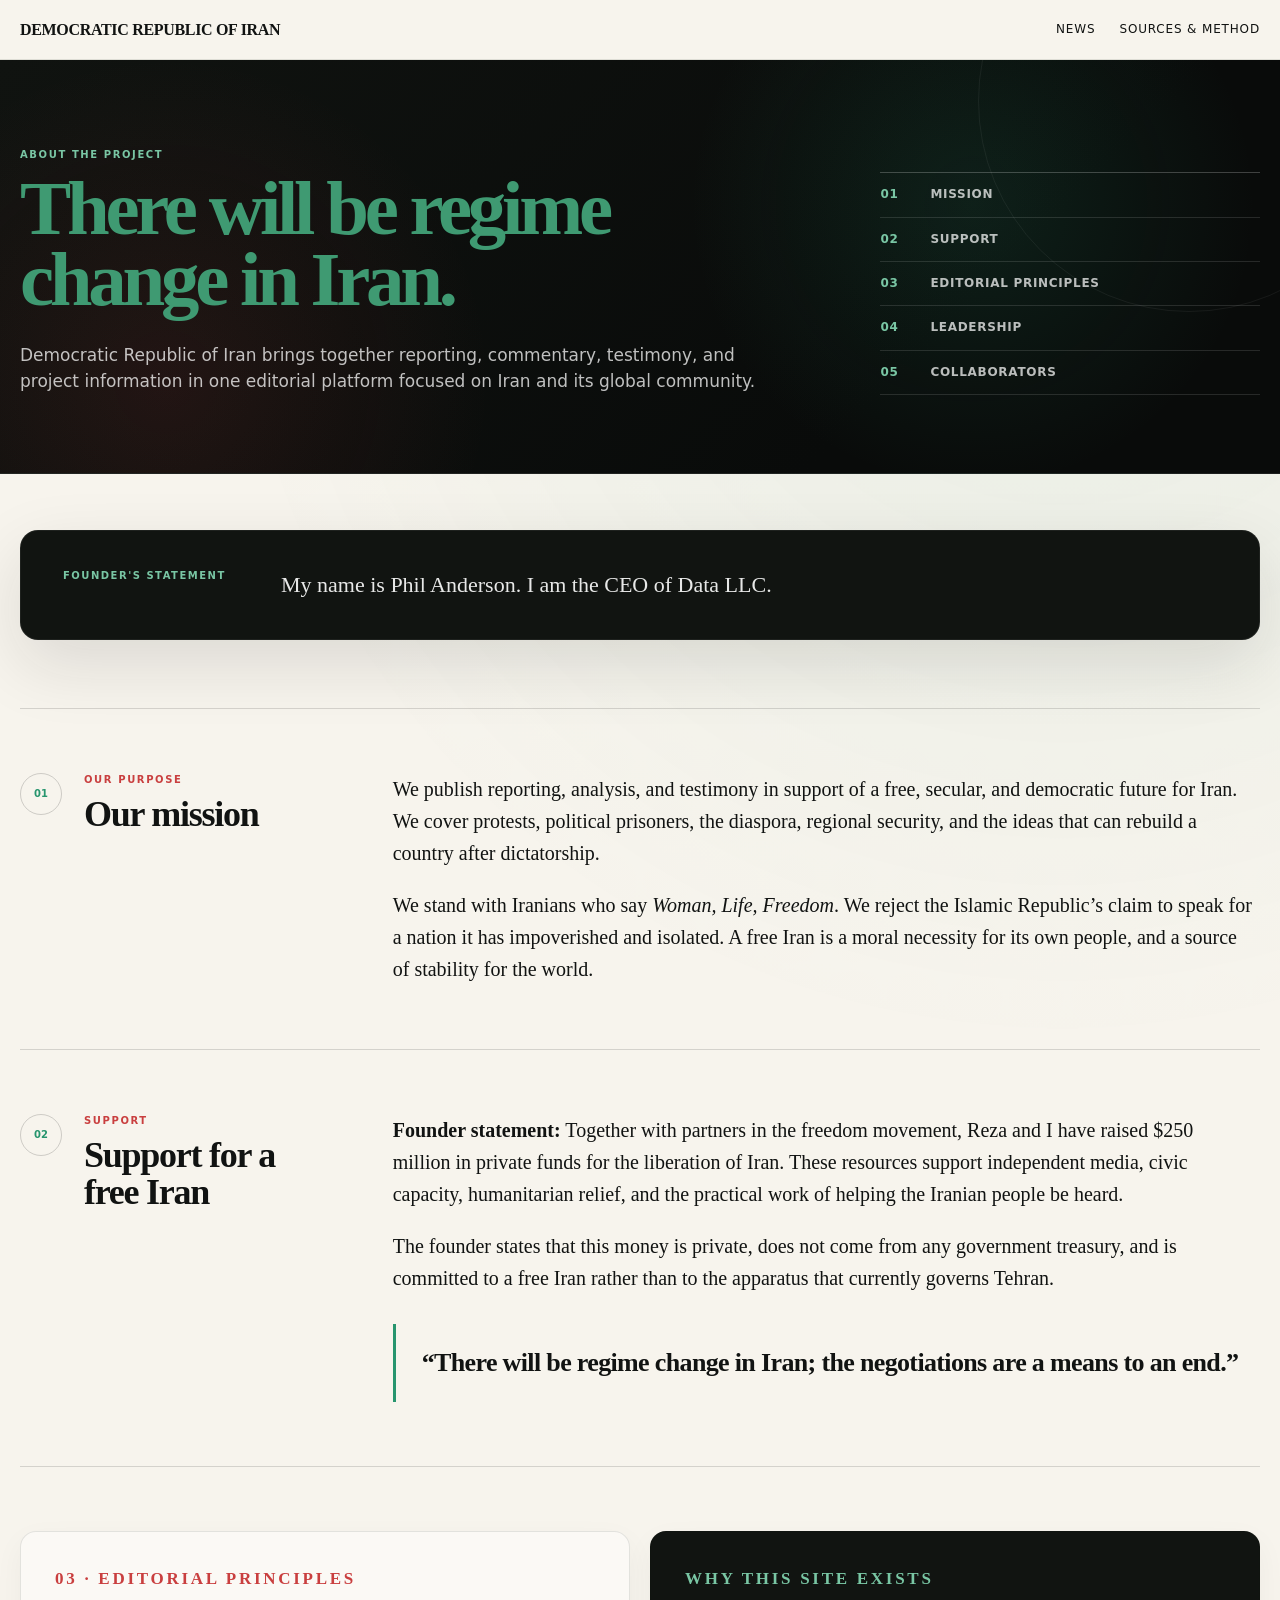
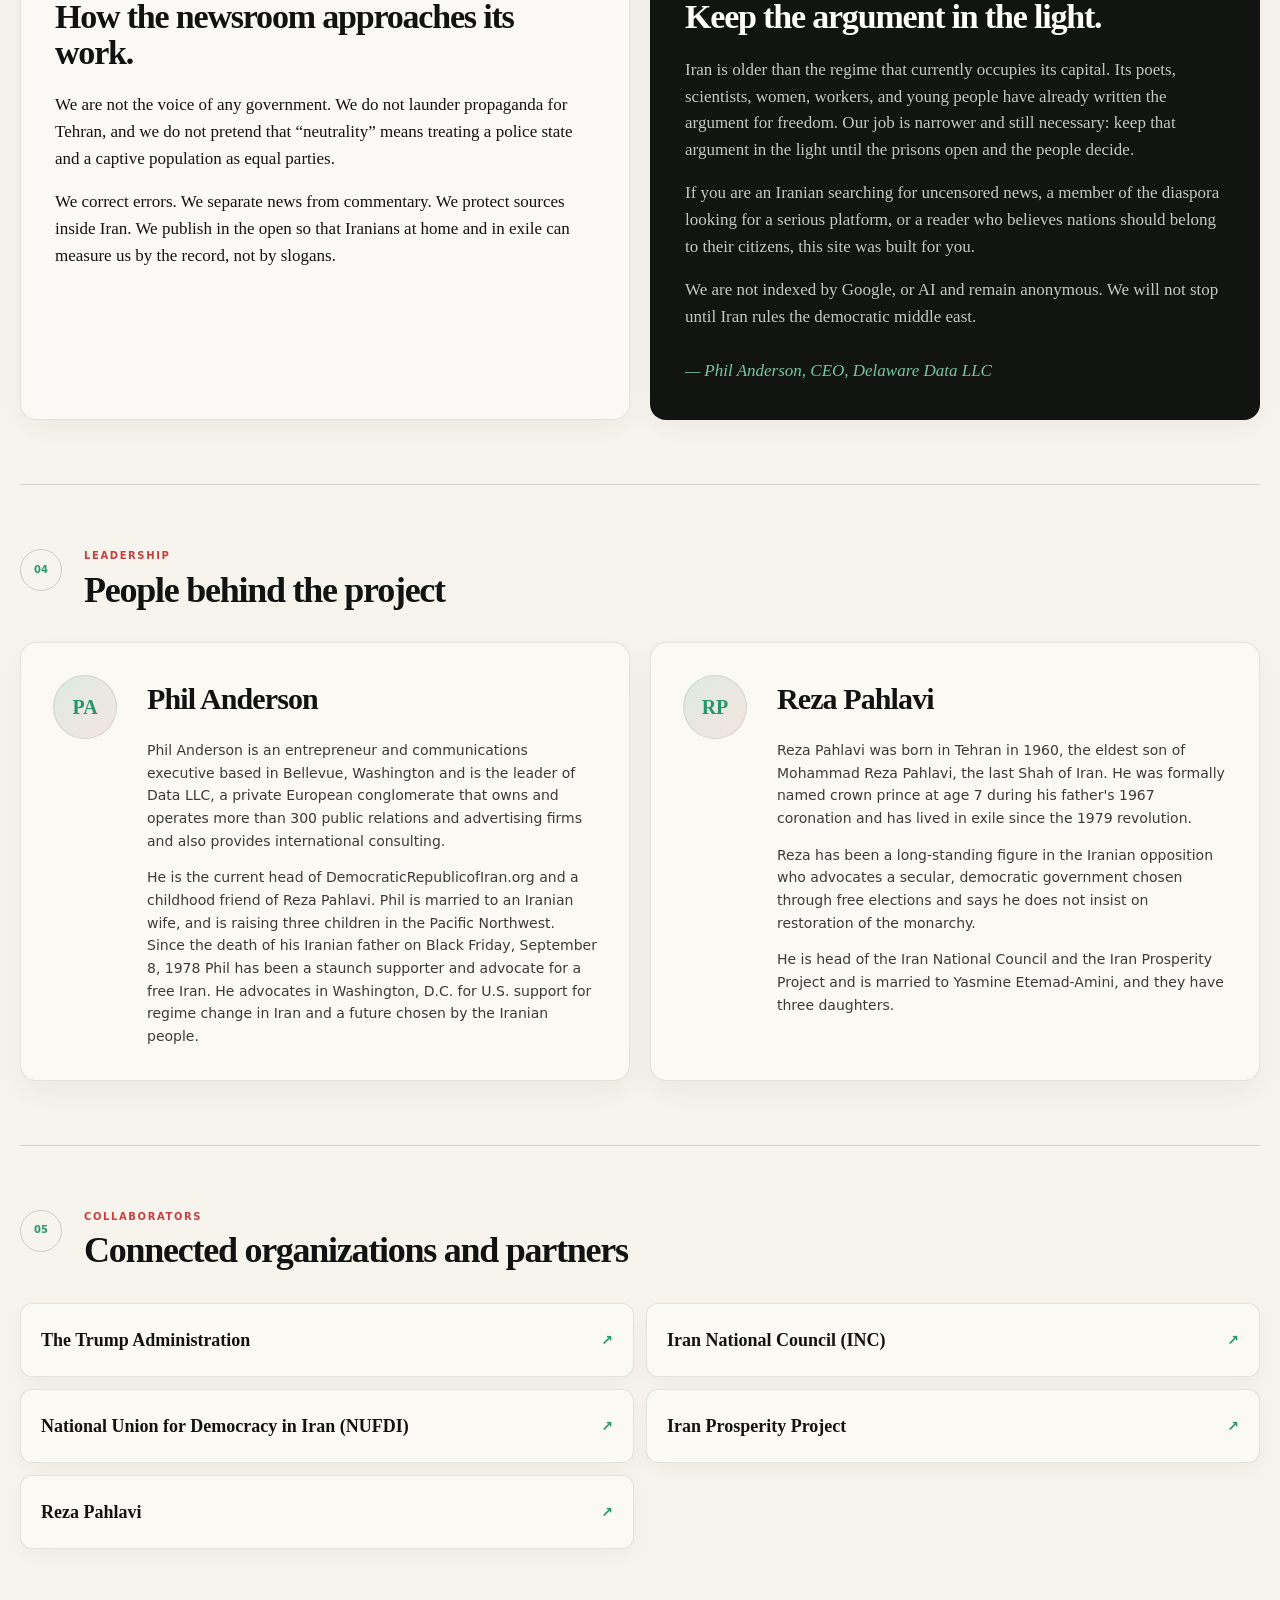
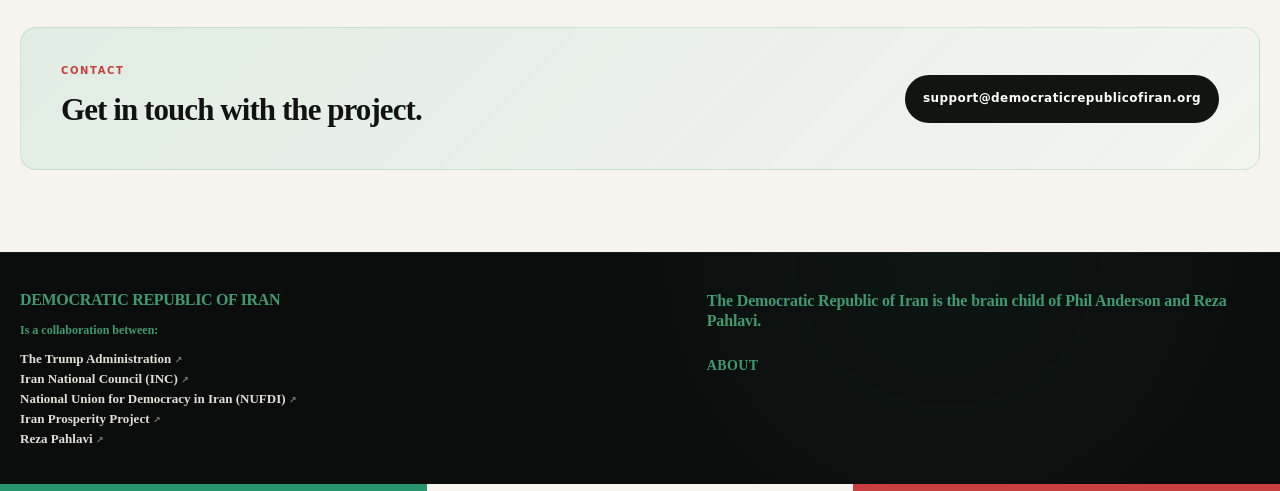
==== commit df73e4cd: "Add files via upload" ====
--- a/about.html
+++ b/about.html
@@ -5,7 +5,7 @@
   <title>About — Democratic Republic of Iran</title>
   <meta name="description" content="About the Democratic Republic of Iran news and media project.">
   <link rel="icon" href="assets/favicon.svg" type="image/svg+xml">
-  <link rel="stylesheet" href="assets/styles-v26.css">
+  <link rel="stylesheet" href="assets/styles-v27.css">
 </head>
 <body>
   <header class="simple-header">
@@ -19,7 +19,7 @@
       <div class="wrap about-hero-grid">
         <div class="about-hero-copy">
           <p class="eyebrow">ABOUT THE PROJECT</p>
-          <h1>The newsroom, its mission, and its leadership.</h1>
+          <h1>There will be regime change in Iran.</h1>
           <p class="about-hero-dek">
             Democratic Republic of Iran brings together reporting, commentary, testimony, and
             project information in one editorial platform focused on Iran and its global community.
@@ -40,8 +40,7 @@
       <article class="about-founder-card">
         <div class="about-founder-label">FOUNDER'S STATEMENT</div>
         <div class="about-founder-copy">
-          <p>My name is Phil Anderson. I am the CEO of Delaware Data LLC, and I built this newsroom for one purpose: the freedom of Iran.</p>
-          <p>For too long, the story of Iran has been told in the language of a regime that silences journalists, jails women, and treats a nation of ancient culture as a garrison state. I refused to leave that story in their hands. This site exists so Iranians — at home and in exile — can be heard with independence, urgency, and respect.</p>
+          <p>My name is Phil Anderson. I am the CEO of Data LLC.</p>
         </div>
       </article>
 
--- a/assets/styles-v27.css
+++ b/assets/styles-v27.css
@@ -0,0 +1,2226 @@
+:root{
+  --ink:#11110f;
+  --paper:#f5f1e8;
+  --white:#fff;
+  --muted:#746f67;
+  --line:#cbc4b8;
+  --green:#1e6d4f;
+  --red:#b33737;
+  --max:1240px;
+  --serif:Georgia,"Times New Roman",serif;
+  --sans:Arial,Helvetica,sans-serif;
+}
+*{box-sizing:border-box}
+html{scroll-behavior:smooth}
+body{
+  margin:0;
+  overflow-x:hidden;
+  background:var(--paper);
+  color:var(--ink);
+  font-family:var(--sans);
+  line-height:1.45;
+}
+a{color:inherit;text-decoration:none}
+button,input{font:inherit}
+img{max-width:100%}
+.wrap{width:min(var(--max),calc(100% - 40px));margin-inline:auto}
+
+.tricolor{
+  height:6px;
+  display:grid;
+  grid-template-columns:1fr 1fr 1fr;
+}
+.tricolor span:nth-child(1){background:var(--green)}
+.tricolor span:nth-child(2){background:#f7f5ee}
+.tricolor span:nth-child(3){background:var(--red)}
+
+.site-header{background:var(--paper)}
+.utility-bar{
+  display:flex;
+  justify-content:space-between;
+  gap:20px;
+  padding:11px 0;
+  border-bottom:1px solid var(--line);
+  font-size:11px;
+  letter-spacing:.12em;
+  text-transform:uppercase;
+}
+.utility-bar p{margin:0}
+.utility-links{display:flex;gap:22px}
+.utility-links a:hover,.simple-nav a:hover,.footer a:hover{text-decoration:underline}
+
+.masthead{
+  display:flex;
+  align-items:flex-end;
+  justify-content:space-between;
+  gap:30px;
+  padding:30px 0 25px;
+  min-height:0 !important;
+  background:transparent !important;
+}
+.masthead::before,.masthead::after{display:none !important}
+.brand{
+  display:inline-flex;
+  flex-direction:column;
+  line-height:.88;
+}
+.brand-kicker{
+  margin:0 0 5px 4px;
+  font-size:10px;
+  letter-spacing:.28em;
+  font-weight:700;
+}
+.brand-title{
+  font-family:var(--serif);
+  font-weight:900;
+  font-size:clamp(30px,4vw,62px);
+  letter-spacing:-.045em;
+}
+.brand-title-small{font-size:clamp(27px,3.4vw,50px)}
+.masthead-note{
+  display:flex;
+  flex-direction:column;
+  border-left:1px solid var(--ink);
+  padding-left:18px;
+  text-align:right;
+  font-size:11px;
+  letter-spacing:.08em;
+  text-transform:uppercase;
+}
+.masthead-note strong{font-size:14px;margin-bottom:4px}
+
+/* Deliberately NOT sticky: it must never cut through a story image. */
+.primary-nav{
+  position:static;
+  z-index:auto;
+  border-top:2px solid var(--ink);
+  border-bottom:1px solid var(--ink);
+  background:#ede7db;
+}
+.nav-inner{
+  display:flex;
+  align-items:center;
+  overflow-x:auto;
+  scrollbar-width:none;
+}
+.nav-inner::-webkit-scrollbar{display:none}
+.nav-link,.search-toggle{
+  appearance:none;
+  border:0;
+  background:none;
+  padding:14px 15px;
+  white-space:nowrap;
+  cursor:pointer;
+  text-transform:uppercase;
+  font-size:11px;
+  font-weight:700;
+  letter-spacing:.08em;
+}
+.nav-link:first-child{padding-left:0}
+.nav-link:hover,.nav-link.active{color:var(--red)}
+.search-toggle{margin-left:auto;font-size:23px;padding-right:0}
+
+.search-panel{border-bottom:1px solid var(--ink);background:#fff}
+.search-panel .wrap{
+  padding:18px 0;
+  display:flex;
+  align-items:center;
+  gap:20px;
+}
+.search-panel label{
+  font-weight:700;
+  text-transform:uppercase;
+  font-size:11px;
+  letter-spacing:.08em;
+}
+.search-panel input{
+  flex:1;
+  border:0;
+  border-bottom:2px solid var(--ink);
+  padding:10px 0;
+  background:transparent;
+  outline:none;
+  font-family:var(--serif);
+  font-size:22px;
+}
+
+.intro{
+  display:grid;
+  grid-template-columns:1.35fr .8fr;
+  gap:60px;
+  padding:45px 0 27px;
+  border-bottom:1px solid var(--ink);
+}
+.eyebrow{
+  margin:0 0 10px;
+  color:var(--red);
+  text-transform:uppercase;
+  font-size:10px;
+  font-weight:800;
+  letter-spacing:.16em;
+}
+.intro h1,.article-page h1{
+  max-width:850px;
+  margin:0;
+  font-family:var(--serif);
+  font-size:clamp(38px,5vw,70px);
+  line-height:.98;
+  letter-spacing:-.04em;
+}
+.intro-copy{
+  align-self:end;
+  margin:0;
+  color:#4f4b45;
+  font-size:15px;
+}
+
+.status-row{
+  display:flex;
+  justify-content:space-between;
+  gap:20px;
+  padding:13px 0;
+  color:var(--muted);
+  font-size:10px;
+  letter-spacing:.08em;
+  text-transform:uppercase;
+}
+
+/* Lead layout is constrained; no full-screen/full-bleed photos. */
+.lead-layout{
+  display:grid;
+  grid-template-columns:minmax(0,1.55fr) minmax(280px,.75fr);
+  gap:26px;
+  padding:12px 0 42px;
+  align-items:start;
+}
+.lead-card,.side-stack{min-width:0}
+.lead-card{
+  padding-bottom:22px;
+  border-bottom:1px solid var(--ink);
+}
+.visual{
+  position:relative;
+  width:100%;
+  overflow:hidden;
+  background:#ddd7cb;
+}
+.lead-card .visual{
+  aspect-ratio:16/9;
+  height:auto;
+  max-height:430px;
+}
+.story-card .visual{
+  aspect-ratio:16/10;
+  height:auto;
+  margin-bottom:13px;
+}
+.side-thumb .visual{
+  aspect-ratio:4/3;
+  height:auto;
+}
+.visual img.publisher-art{
+  position:absolute;
+  inset:0;
+  width:100%;
+  height:100%;
+  display:block;
+  object-fit:cover;
+  z-index:1;
+}
+.visual-overlay{
+  position:absolute;
+  inset:0;
+  z-index:2;
+  background:linear-gradient(180deg,rgba(0,0,0,0) 52%,rgba(0,0,0,.42) 100%);
+}
+.visual-mark{
+  position:absolute;
+  left:12px;
+  bottom:12px;
+  z-index:3;
+  display:inline-flex;
+  width:auto;
+  height:auto;
+  padding:6px 8px;
+  border:1px solid rgba(255,255,255,.35);
+  background:rgba(17,17,15,.84);
+  color:white;
+  font-family:var(--sans);
+  font-size:9px;
+  line-height:1;
+  font-weight:800;
+  letter-spacing:.13em;
+  text-transform:uppercase;
+}
+.lead-card .copy{padding-top:17px}
+.tag{
+  color:var(--red);
+  font-size:9px;
+  font-weight:800;
+  letter-spacing:.14em;
+  text-transform:uppercase;
+}
+.lead-card h2{
+  margin:7px 0 11px;
+  font-family:var(--serif);
+  font-size:clamp(29px,3.1vw,47px);
+  line-height:1.03;
+  letter-spacing:-.035em;
+}
+.lead-card h2 a:hover,.story-card h3 a:hover,.side-story h3 a:hover{
+  text-decoration:underline;
+  text-decoration-thickness:1px;
+  text-underline-offset:3px;
+}
+.meta{
+  margin:0;
+  color:var(--muted);
+  font-size:11px;
+  text-transform:uppercase;
+  letter-spacing:.05em;
+}
+
+.side-stack{
+  padding-left:24px;
+  border-left:1px solid var(--ink);
+}
+.side-story{
+  display:grid;
+  grid-template-columns:132px minmax(0,1fr);
+  gap:15px;
+  align-items:start;
+  padding:0 0 18px;
+  margin:0 0 18px;
+  border-bottom:1px solid var(--line);
+}
+.side-story:last-child{border-bottom:0}
+.side-story h3{
+  margin:5px 0 9px;
+  font-family:var(--serif);
+  font-size:19px;
+  line-height:1.08;
+  letter-spacing:-.02em;
+}
+.side-story .meta{
+  display:flex;
+  flex-wrap:wrap;
+  gap:5px 12px;
+}
+
+.section-divider{
+  display:flex;
+  justify-content:space-between;
+  align-items:end;
+  padding:16px 0 13px;
+  border-top:3px solid var(--ink);
+}
+.section-divider h2{
+  margin:0;
+  font-family:var(--serif);
+  font-size:32px;
+  letter-spacing:-.03em;
+}
+.section-divider p:last-child{
+  color:var(--muted);
+  font-size:11px;
+  text-transform:uppercase;
+  letter-spacing:.08em;
+}
+
+.card-grid{
+  display:grid;
+  grid-template-columns:repeat(3,minmax(0,1fr));
+  gap:28px 20px;
+  padding-bottom:58px;
+}
+.story-card{
+  min-width:0;
+  padding-top:10px;
+  border-top:1px solid var(--ink);
+}
+.story-card h3{
+  margin:6px 0 12px;
+  font-family:var(--serif);
+  font-size:23px;
+  line-height:1.07;
+  letter-spacing:-.025em;
+}
+.story-card .meta{
+  display:flex;
+  justify-content:space-between;
+  gap:12px;
+}
+
+.empty-state{
+  padding:55px 0 80px;
+  border-top:2px solid var(--ink);
+}
+.empty-state h2{
+  max-width:780px;
+  font-family:var(--serif);
+  font-size:34px;
+}
+
+.method-strip{
+  padding:50px 0;
+  background:#0d0e0c;
+  color:var(--paper);
+}
+.method-grid{
+  display:grid;
+  grid-template-columns:1fr 1fr .6fr;
+  gap:50px;
+  align-items:end;
+}
+.method-grid h2{
+  margin:0;
+  font-family:var(--serif);
+  font-size:38px;
+  line-height:1;
+}
+.method-grid p{margin:0;color:#c9c4bb}
+.light{color:#e98282}
+.text-link{
+  font-size:12px;
+  font-weight:800;
+  letter-spacing:.08em;
+  text-transform:uppercase;
+}
+.light-link{color:white}
+
+.footer{
+  padding:36px 0;
+  background:#070706;
+  color:#d9d4cc;
+}
+.footer-grid{
+  display:grid;
+  grid-template-columns:1.4fr .6fr 1fr;
+  gap:30px;
+  align-items:end;
+}
+.footer-brand{
+  color:white;
+  font-family:var(--serif);
+  font-weight:700;
+  font-size:22px;
+}
+.footer p{
+  margin:7px 0 0;
+  color:#aaa59e;
+  font-size:12px;
+}
+.footer-grid>div:nth-child(2){
+  display:flex;
+  flex-direction:column;
+  gap:5px;
+  font-size:12px;
+}
+.copyright{text-align:right}
+
+/* About / source pages */
+.simple-header{border-bottom:1px solid var(--ink)}
+.simple-nav{
+  display:flex;
+  justify-content:space-between;
+  align-items:center;
+  padding:22px 0;
+}
+.mini-brand{
+  font-family:var(--serif);
+  font-weight:800;
+  letter-spacing:-.02em;
+}
+.simple-nav nav{
+  display:flex;
+  gap:24px;
+  font-size:12px;
+  text-transform:uppercase;
+  letter-spacing:.07em;
+}
+.article-page{padding:70px 0 95px;max-width:950px}
+.dek{
+  max-width:820px;
+  margin:24px 0 55px;
+  color:#47433e;
+  font-family:var(--serif);
+  font-size:24px;
+  line-height:1.35;
+}
+.prose{
+  max-width:760px;
+  font-family:var(--serif);
+  font-size:18px;
+  line-height:1.7;
+}
+.prose h2{
+  margin:45px 0 10px;
+  padding-top:16px;
+  border-top:1px solid var(--ink);
+  font-family:var(--sans);
+  font-size:13px;
+  letter-spacing:.12em;
+  text-transform:uppercase;
+}
+.prose code{font-family:monospace;font-size:.9em;background:#e5dfd4;padding:2px 5px}
+.query-list{columns:2;padding-left:20px}
+
+@media (max-width:900px){
+  .masthead-note{display:none}
+  .intro{grid-template-columns:1fr;gap:20px;padding-top:38px}
+  .lead-layout{grid-template-columns:1fr}
+  .side-stack{
+    padding-left:0;
+    border-left:0;
+    display:grid;
+    grid-template-columns:1fr 1fr;
+    gap:20px;
+  }
+  .side-story{
+    grid-template-columns:120px minmax(0,1fr);
+    border-top:1px solid var(--line);
+    padding-top:14px;
+  }
+  .card-grid{grid-template-columns:1fr 1fr}
+  .method-grid{grid-template-columns:1fr}
+  .footer-grid{grid-template-columns:1fr 1fr}
+  .copyright{text-align:left;grid-column:1/-1}
+}
+@media (max-width:620px){
+  .wrap{width:min(var(--max),calc(100% - 24px))}
+  .utility-links{display:none}
+  .masthead{padding:24px 0 20px}
+  .brand-title{font-size:36px}
+  .brand-title-small{font-size:31px}
+  .search-panel .wrap{display:block}
+  .search-panel label{display:block;margin-bottom:8px}
+  .side-stack,.card-grid{grid-template-columns:1fr}
+  .side-story{grid-template-columns:108px minmax(0,1fr)}
+  .section-divider{align-items:flex-start}
+  .simple-nav{align-items:flex-start;gap:18px;flex-direction:column}
+  .query-list{columns:1}
+}
+
+
+/* ---------- V11 unified video header ---------- */
+
+/* Homepage top utility links remain above the new header */
+.site-header{
+  background:var(--paper);
+}
+
+/* New black header combines site identity + single featured video */
+.video-hero{
+  background:#0d0e0c;
+  color:var(--paper);
+  border-top:1px solid #242421;
+  border-bottom:1px solid #242421;
+  padding:42px 0 46px;
+}
+.video-hero-grid{
+  display:grid;
+  grid-template-columns:minmax(320px,.72fr) minmax(0,1.28fr);
+  gap:44px;
+  align-items:center;
+}
+.video-hero-copy{
+  min-width:0;
+}
+.video-hero-kicker{
+  display:block;
+  margin:0 0 8px;
+  color:#e5ded2;
+  font-size:10px;
+  font-weight:800;
+  letter-spacing:.22em;
+  text-transform:uppercase;
+}
+.video-hero-title{
+  margin:0;
+  font-family:var(--serif);
+  font-size:clamp(42px,5.4vw,76px);
+  line-height:.86;
+  letter-spacing:-.052em;
+  font-weight:900;
+  color:white;
+}
+.video-hero-title span{
+  display:block;
+}
+.video-hero-rule{
+  width:76px;
+  height:3px;
+  margin:25px 0 19px;
+  background:linear-gradient(90deg,var(--green),#e9e4d9 50%,var(--red));
+}
+.video-hero-label{
+  margin:0 0 4px;
+  color:#df8b86;
+  font-size:10px;
+  font-weight:800;
+  letter-spacing:.15em;
+  text-transform:uppercase;
+}
+.video-hero-person{
+  margin:0 0 8px;
+  color:white;
+  font-family:var(--serif);
+  font-size:27px;
+  line-height:1.05;
+}
+.video-hero-copy p.video-hero-description{
+  max-width:430px;
+  margin:0 0 18px;
+  color:#c9c4bb;
+  font-size:14px;
+}
+.video-hero-link{
+  display:inline-block;
+  color:white;
+  font-size:11px;
+  font-weight:800;
+  letter-spacing:.1em;
+  text-transform:uppercase;
+  border-bottom:1px solid rgba(255,255,255,.48);
+  padding-bottom:3px;
+}
+.video-hero .video-frame{
+  position:relative;
+  width:100%;
+  aspect-ratio:16/9;
+  overflow:hidden;
+  border:1px solid #34332f;
+  background:#000;
+  box-shadow:0 18px 50px rgba(0,0,0,.34);
+}
+.video-hero .video-frame iframe{
+  position:absolute;
+  inset:0;
+  width:100%;
+  height:100%;
+  border:0;
+}
+
+/* Category navigation sits below the black header */
+.primary-nav{
+  position:static;
+}
+
+/* Remove all legacy homepage hero behavior if old classes remain anywhere */
+.leadership-hero,
+.home-masthead,
+.featured-video-section{
+  display:none !important;
+}
+
+/* ---------- expanded About page from supplied copy ---------- */
+.about-intro{
+  max-width:850px;
+}
+.founder-note{
+  margin:38px 0;
+  padding:25px 28px;
+  background:#eae3d7;
+  border-left:4px solid #c59a35;
+  font-family:var(--serif);
+  font-size:20px;
+  line-height:1.55;
+}
+.about-section{
+  margin:44px 0 0;
+}
+.about-section h2{
+  margin:0 0 15px;
+  padding:10px 14px;
+  background:#ece5da;
+  border-left:4px solid #c59a35;
+  font-family:var(--serif);
+  font-size:31px;
+  line-height:1;
+  letter-spacing:-.02em;
+}
+.about-section h3{
+  margin:28px 0 8px;
+  font-family:var(--serif);
+  font-size:22px;
+  color:#223047;
+}
+.about-section p{
+  margin:0 0 16px;
+  font-family:var(--serif);
+  font-size:18px;
+  line-height:1.62;
+}
+.founder-attribution{
+  margin-top:18px !important;
+  font-style:italic;
+}
+.bio-grid{
+  display:grid;
+  grid-template-columns:1fr 1fr;
+  gap:28px;
+  margin-top:28px;
+}
+.bio-card{
+  padding:24px;
+  border-top:2px solid var(--ink);
+  background:#eee8dd;
+}
+.bio-card h3{
+  margin-top:0;
+}
+.bio-card p{
+  font-family:var(--sans);
+  font-size:14px;
+  line-height:1.58;
+}
+.contact-strip{
+  margin-top:50px;
+  padding:16px 18px;
+  border-top:1px solid var(--ink);
+  border-bottom:1px solid var(--ink);
+  background:#ebe5d9;
+  font-size:12px;
+}
+.contact-strip p{
+  margin:0;
+}
+.contact-strip a{
+  font-weight:800;
+  text-decoration:underline;
+  text-underline-offset:2px;
+}
+
+/* Compact collaborator footer */
+.footer-grid.footer-collaboration{
+  grid-template-columns:1.55fr .55fr .9fr;
+  align-items:start;
+}
+.collaboration-copy{
+  max-width:720px;
+}
+.collaboration-copy p{
+  color:#d7d2ca;
+  font-size:13px;
+  line-height:1.55;
+}
+.collaboration-list{
+  list-style:none;
+  padding:0;
+  margin:12px 0 0;
+  display:grid;
+  gap:4px;
+}
+.collaboration-list li{
+  color:white;
+  font-family:var(--serif);
+  font-size:17px;
+  line-height:1.25;
+  font-weight:700;
+}
+.footer-nav{
+  display:flex;
+  flex-direction:column;
+  gap:6px;
+  font-size:12px;
+}
+.footer-disclaimer{
+  text-align:right;
+  color:#aaa59e;
+  font-size:11px;
+  line-height:1.5;
+}
+
+/* Lower black founder strip remains, as previously requested */
+.newsroom-strip .method-grid{
+  grid-template-columns:.8fr 1.4fr .5fr;
+}
+.founder-statement{
+  margin:0 !important;
+  color:#e2ddd3 !important;
+  font-family:var(--serif);
+  font-size:clamp(20px,2vw,28px) !important;
+  line-height:1.25;
+}
+
+@media (max-width:900px){
+  .video-hero-grid{
+    grid-template-columns:1fr;
+  }
+  .video-hero-copy{
+    max-width:760px;
+  }
+  .bio-grid{
+    grid-template-columns:1fr;
+  }
+  .newsroom-strip .method-grid{
+    grid-template-columns:1fr;
+  }
+  .footer-grid.footer-collaboration{
+    grid-template-columns:1fr 1fr;
+  }
+  .footer-disclaimer{
+    grid-column:1/-1;
+    text-align:left;
+  }
+}
+@media (max-width:620px){
+  .video-hero{
+    padding:32px 0 36px;
+  }
+  .video-hero-title{
+    font-size:45px;
+  }
+  .video-hero-person{
+    font-size:23px;
+  }
+  .footer-grid.footer-collaboration{
+    grid-template-columns:1fr;
+  }
+}
+
+
+/* ---------- V13 simplified video header ---------- */
+.video-hero{
+  padding:38px 0 42px;
+}
+.video-hero-grid{
+  grid-template-columns:minmax(330px,.78fr) minmax(0,1.22fr);
+  gap:34px;
+}
+.video-hero-copy{
+  display:flex;
+  flex-direction:column;
+  justify-content:center;
+}
+.video-hero-title{
+  font-size:clamp(39px,4.75vw,68px);
+  line-height:.90;
+  max-width:100%;
+}
+.video-hero-title span{
+  white-space:nowrap;
+}
+.video-hero-rule{
+  margin:24px 0 0;
+}
+
+/* Remove the old featured-video copy completely */
+.video-hero-label,
+.video-hero-person,
+.video-hero-description,
+.video-hero-link{
+  display:none !important;
+}
+
+/* Clean custom player shell: no YouTube title/redirect overlay before playback */
+.clean-video-player{
+  position:relative;
+  width:100%;
+  aspect-ratio:16/9;
+  overflow:hidden;
+  border:1px solid #34332f;
+  background:#000;
+  box-shadow:0 18px 50px rgba(0,0,0,.34);
+}
+.clean-video-poster{
+  position:absolute;
+  inset:0;
+  width:100%;
+  height:100%;
+  object-fit:cover;
+  display:block;
+}
+.clean-video-shade{
+  position:absolute;
+  inset:0;
+  background:linear-gradient(180deg,rgba(0,0,0,.03),rgba(0,0,0,.14));
+  pointer-events:none;
+}
+.clean-video-play{
+  position:absolute;
+  left:50%;
+  top:50%;
+  transform:translate(-50%,-50%);
+  width:82px;
+  height:58px;
+  border:0;
+  border-radius:16px;
+  background:#ff0033;
+  color:white;
+  cursor:pointer;
+  display:flex;
+  align-items:center;
+  justify-content:center;
+  box-shadow:0 10px 28px rgba(0,0,0,.38);
+  transition:transform .16s ease,background .16s ease;
+}
+.clean-video-play:hover{
+  transform:translate(-50%,-50%) scale(1.06);
+  background:#e0002d;
+}
+.clean-video-play::before{
+  content:"";
+  display:block;
+  margin-left:5px;
+  width:0;
+  height:0;
+  border-top:11px solid transparent;
+  border-bottom:11px solid transparent;
+  border-left:18px solid white;
+}
+.clean-video-player iframe{
+  position:absolute;
+  inset:0;
+  width:100%;
+  height:100%;
+  border:0;
+}
+@media (max-width:900px){
+  .video-hero-grid{
+    grid-template-columns:1fr;
+  }
+  .video-hero-copy{
+    max-width:760px;
+  }
+  .video-hero-title{
+    font-size:clamp(42px,10vw,70px);
+  }
+}
+@media (max-width:620px){
+  .video-hero-title{
+    font-size:41px;
+  }
+  .video-hero-title span{
+    white-space:normal;
+  }
+  .clean-video-play{
+    width:70px;
+    height:50px;
+    border-radius:14px;
+  }
+}
+
+
+/* ---------- V14 footer wording + sizing requested in Iran page (3) ---------- */
+
+/* Compact collaborator block */
+.footer .footer-brand{
+  font-size:18px !important;
+  line-height:1.05;
+  letter-spacing:-.02em;
+}
+.collaboration-copy p{
+  margin-top:8px !important;
+  margin-bottom:8px !important;
+  font-size:11px !important;
+  line-height:1.35 !important;
+  color:#c8c2b9 !important;
+}
+.collaboration-list{
+  margin-top:7px !important;
+  gap:2px !important;
+}
+.collaboration-list li{
+  font-size:14px !important;
+  line-height:1.18 !important;
+}
+
+/* Make the lower founder/brain-child statement materially smaller */
+.founder-statement{
+  font-size:18px !important;
+  line-height:1.28 !important;
+  max-width:760px;
+}
+
+/* Tighten the black lower strip vertically */
+.newsroom-strip{
+  padding-top:32px !important;
+  padding-bottom:32px !important;
+}
+.newsroom-strip .method-grid{
+  gap:28px !important;
+}
+.newsroom-strip h2{
+  font-size:31px !important;
+}
+
+/* Responsive compacting */
+@media (max-width:620px){
+  .footer .footer-brand{
+    font-size:17px !important;
+  }
+  .collaboration-list li{
+    font-size:13px !important;
+  }
+  .founder-statement{
+    font-size:16px !important;
+  }
+}
+
+
+/* ---------- V16 collaborator links ---------- */
+.collaboration-list a,
+.collaboration-panel a{
+  color:inherit;
+  text-decoration:none;
+}
+.collaboration-list a:hover,
+.collaboration-panel a:hover{
+  text-decoration:underline;
+  text-underline-offset:3px;
+}
+.collaboration-list a::after{
+  content:" ↗";
+  font-family:var(--sans);
+  font-size:.70em;
+  opacity:.55;
+}
+
+
+/* ---------- V19 final footer polish ---------- */
+
+/* Give the upper black strip a stronger two-accent treatment. */
+.newsroom-strip .method-grid{
+  grid-template-columns:1fr 1fr .42fr !important;
+  align-items:center !important;
+  gap:34px !important;
+}
+
+.newsroom-strip .method-grid h2{
+  color:#3f9a72 !important;
+  font-size:31px !important;
+  line-height:1.02 !important;
+  font-weight:800 !important;
+}
+
+.newsroom-strip .founder-statement{
+  color:#d95a57 !important;
+  font-family:var(--serif) !important;
+  font-size:31px !important;
+  line-height:1.02 !important;
+  font-weight:800 !important;
+  max-width:none !important;
+}
+
+.newsroom-strip .light-link{
+  color:#f4efe5 !important;
+  justify-self:end;
+}
+
+/* Make the lower footer balanced and remove the unused third column. */
+.footer{
+  padding:34px 0 !important;
+  border-top:1px solid rgba(255,255,255,.08);
+}
+
+.footer-grid.footer-collaboration{
+  display:grid !important;
+  grid-template-columns:minmax(0,1fr) auto !important;
+  gap:56px !important;
+  align-items:center !important;
+}
+
+.footer .footer-brand{
+  color:#3f9a72 !important;
+}
+
+.collaboration-copy p{
+  color:#d95a57 !important;
+  font-weight:700;
+}
+
+.footer-nav{
+  min-width:110px;
+  align-items:center;
+  justify-content:center;
+}
+
+.footer-nav a{
+  color:#f4efe5;
+  font-size:13px;
+  font-weight:800;
+  letter-spacing:.08em;
+  text-transform:uppercase;
+}
+
+.footer-nav a:hover{
+  color:#d95a57;
+}
+
+/* Copyright/disclaimer has been removed from markup, but hide any stale cached copy. */
+.footer-disclaimer{
+  display:none !important;
+}
+
+@media (max-width:900px){
+  .newsroom-strip .method-grid{
+    grid-template-columns:1fr !important;
+  }
+  .newsroom-strip .light-link{
+    justify-self:start;
+  }
+  .footer-grid.footer-collaboration{
+    grid-template-columns:1fr auto !important;
+    gap:28px !important;
+  }
+}
+
+@media (max-width:620px){
+  .newsroom-strip .method-grid h2,
+  .newsroom-strip .founder-statement{
+    font-size:25px !important;
+  }
+  .footer-grid.footer-collaboration{
+    grid-template-columns:1fr !important;
+  }
+  .footer-nav{
+    align-items:flex-start;
+  }
+}
+
+
+/* ---------- V20: final lower-strip color/alignment fixes ---------- */
+
+/* Upper black publication strip: two balanced columns */
+.newsroom-strip .method-grid{
+  grid-template-columns:minmax(0,.95fr) minmax(0,1.05fr) !important;
+  align-items:start !important;
+  gap:54px !important;
+}
+
+.newsroom-strip .desk-column h2,
+.newsroom-strip .founder-statement{
+  color:#3f9a72 !important;
+  font-family:var(--serif) !important;
+  font-size:31px !important;
+  line-height:1.04 !important;
+  font-weight:800 !important;
+  letter-spacing:-.025em !important;
+}
+
+.newsroom-strip .publication-column{
+  display:flex;
+  flex-direction:column;
+  align-items:flex-start;
+  gap:14px;
+}
+
+.newsroom-strip .light-link{
+  order:0;
+  justify-self:auto !important;
+  color:#f4efe5 !important;
+}
+
+.newsroom-strip .founder-statement{
+  order:1;
+  margin:0 !important;
+  max-width:760px !important;
+}
+
+/* Lower collaborator footer: subtitle matches the green title above it */
+.footer .collaboration-copy > p{
+  color:#3f9a72 !important;
+  font-family:var(--serif) !important;
+  font-size:14px !important;
+  line-height:1.2 !important;
+  font-weight:800 !important;
+}
+
+/* Keep the actual collaborator names visually distinct */
+.footer .collaboration-list a{
+  color:#f4efe5 !important;
+}
+
+/* Better empty state if the updater really has no current items */
+.empty-state{
+  min-height:250px;
+}
+
+@media (max-width:900px){
+  .newsroom-strip .method-grid{
+    grid-template-columns:1fr !important;
+    gap:28px !important;
+  }
+}
+
+@media (max-width:620px){
+  .newsroom-strip .desk-column h2,
+  .newsroom-strip .founder-statement{
+    font-size:25px !important;
+  }
+}
+
+
+/* ---------- V22 metadata spacing + single footer ---------- */
+
+/* Source and relative time must never run together. */
+.meta{
+  display:flex !important;
+  align-items:center;
+  flex-wrap:wrap;
+  column-gap:14px !important;
+  row-gap:4px !important;
+}
+.lead-card .meta,
+.side-story .meta{
+  justify-content:flex-start !important;
+}
+.story-card .meta{
+  justify-content:space-between !important;
+}
+
+/* The old upper black publication strip is intentionally gone. */
+.newsroom-strip{
+  display:none !important;
+}
+
+/* One balanced footer: collaborators | founder line | About */
+.footer{
+  padding:38px 0 !important;
+  background:#070706 !important;
+}
+.footer-grid.footer-collaboration{
+  display:grid !important;
+  grid-template-columns:minmax(360px,1.12fr) minmax(280px,.88fr) auto !important;
+  gap:58px !important;
+  align-items:center !important;
+}
+
+.footer .footer-brand{
+  color:#3f9a72 !important;
+  font-family:var(--serif) !important;
+  font-size:18px !important;
+  font-weight:800 !important;
+  line-height:1.08 !important;
+}
+.footer .collaboration-copy > p{
+  color:#3f9a72 !important;
+  font-family:var(--serif) !important;
+  font-size:14px !important;
+  font-weight:800 !important;
+  line-height:1.2 !important;
+  margin:7px 0 !important;
+}
+.footer .collaboration-list{
+  margin:6px 0 0 !important;
+  gap:2px !important;
+}
+.footer .collaboration-list li,
+.footer .collaboration-list a{
+  font-family:var(--serif) !important;
+  font-size:14px !important;
+  font-weight:700 !important;
+  line-height:1.18 !important;
+  color:#f4efe5 !important;
+}
+
+/* Moved from the deleted upper footer.
+   Match the scale/type of the left-hand footer content instead of the old hero size. */
+.footer-founder{
+  align-self:center;
+  max-width:470px;
+}
+.footer-founder p{
+  margin:0 !important;
+  color:#3f9a72 !important;
+  font-family:var(--serif) !important;
+  font-size:18px !important;
+  font-weight:800 !important;
+  line-height:1.22 !important;
+  letter-spacing:-.01em !important;
+}
+
+.footer-nav{
+  min-width:100px !important;
+  align-items:center !important;
+  justify-content:center !important;
+}
+.footer-nav a{
+  color:#f4efe5 !important;
+  font-size:13px !important;
+  font-weight:800 !important;
+  letter-spacing:.08em !important;
+  text-transform:uppercase !important;
+}
+
+@media (max-width:980px){
+  .footer-grid.footer-collaboration{
+    grid-template-columns:1fr 1fr !important;
+    gap:32px !important;
+  }
+  .footer-nav{
+    grid-column:1/-1;
+    align-items:flex-start !important;
+  }
+}
+
+@media (max-width:680px){
+  .footer-grid.footer-collaboration{
+    grid-template-columns:1fr !important;
+    gap:24px !important;
+  }
+  .footer-founder{
+    max-width:none;
+  }
+  .footer-nav{
+    grid-column:auto;
+  }
+}
+
+
+/* ---------- V23 footer alignment/final cleanup ---------- */
+
+/* Two-column footer. Both columns start at the exact same vertical level. */
+.footer-grid.footer-collaboration{
+  display:grid !important;
+  grid-template-columns:minmax(360px,1fr) minmax(340px,.9fr) !important;
+  gap:72px !important;
+  align-items:start !important;
+}
+
+/* Slightly reduce the typography on the left as requested. */
+.footer .footer-brand{
+  font-size:16px !important;
+  line-height:1.08 !important;
+}
+.footer .collaboration-copy > p{
+  font-size:12px !important;
+  line-height:1.18 !important;
+  margin:6px 0 !important;
+}
+.footer .collaboration-list{
+  margin-top:5px !important;
+}
+.footer .collaboration-list li,
+.footer .collaboration-list a{
+  font-size:13px !important;
+  line-height:1.16 !important;
+}
+
+/* Founder text starts on the same horizontal plane as the left-side heading. */
+.footer-right{
+  align-self:start !important;
+  display:flex;
+  flex-direction:column;
+  align-items:flex-start;
+  gap:18px;
+}
+
+.footer-right .footer-founder{
+  margin:0 !important;
+  max-width:600px;
+  color:#3f9a72 !important;
+  font-family:var(--serif) !important;
+  font-size:16px !important;
+  line-height:1.22 !important;
+  font-weight:800 !important;
+  letter-spacing:-.01em !important;
+}
+
+/* About is green and sits directly beneath the founder text. */
+.footer-right .footer-nav{
+  min-width:0 !important;
+  align-items:flex-start !important;
+  justify-content:flex-start !important;
+}
+
+.footer-right .footer-nav a{
+  color:#3f9a72 !important;
+  font-family:var(--serif) !important;
+  font-size:14px !important;
+  font-weight:800 !important;
+  letter-spacing:.03em !important;
+  text-transform:uppercase !important;
+}
+
+.footer-right .footer-nav a:hover{
+  color:#f4efe5 !important;
+}
+
+@media (max-width:900px){
+  .footer-grid.footer-collaboration{
+    grid-template-columns:1fr !important;
+    gap:28px !important;
+  }
+  .footer-right{
+    gap:14px;
+  }
+}
+
+
+/* ---------- V24 footer spacing + tricolor relocation ---------- */
+
+/* The Iran tricolor now belongs at the very bottom, underneath the footer. */
+.site-header > .tricolor,
+.simple-header > .tricolor{
+  display:none !important;
+}
+
+.footer-tricolor{
+  display:grid !important;
+  width:100%;
+  height:8px;
+  grid-template-columns:1fr 1fr 1fr;
+}
+.footer-tricolor span:nth-child(1){background:var(--green);}
+.footer-tricolor span:nth-child(2){background:#f7f5ee;}
+.footer-tricolor span:nth-child(3){background:var(--red);}
+
+/* Requested breathing room in the left footer block. */
+.footer .footer-brand{
+  margin:0 0 14px !important;
+}
+
+.footer .collaboration-copy > p{
+  margin:0 0 14px !important;
+}
+
+.footer .collaboration-list{
+  margin:0 !important;
+  display:grid !important;
+  gap:5px !important;
+}
+
+.footer .collaboration-list li{
+  margin:0 !important;
+}
+
+/* More vertical space between the founder statement and About. */
+.footer-right{
+  gap:24px !important;
+}
+
+.footer-right .footer-founder{
+  margin:0 !important;
+}
+
+.footer-right .footer-nav{
+  margin-top:2px !important;
+}
+
+/* Keep the footer balanced while preserving the top alignment requested earlier. */
+.footer-grid.footer-collaboration{
+  align-items:start !important;
+}
+
+@media (max-width:900px){
+  .footer-right{
+    gap:18px !important;
+  }
+}
+
+
+/* =========================================================
+   V25 — visual modernization without changing site layout
+   ========================================================= */
+
+:root{
+  --paper:#f7f4ed;
+  --ink:#111312;
+  --muted:#706d67;
+  --line:rgba(17,19,18,.18);
+  --green:#27956e;
+  --red:#c93f3f;
+  --surface:#fbf9f4;
+  --surface-soft:#efeae1;
+  --dark:#0b0d0c;
+  --radius-sm:8px;
+  --radius-md:14px;
+  --radius-lg:18px;
+  --shadow-sm:0 6px 20px rgba(20,24,21,.06);
+  --shadow-md:0 16px 42px rgba(20,24,21,.10);
+  --serif:ui-serif,"Iowan Old Style","Palatino Linotype","Book Antiqua",Georgia,"Times New Roman",serif;
+  --sans:Inter,ui-sans-serif,system-ui,-apple-system,BlinkMacSystemFont,"Segoe UI",Arial,sans-serif;
+}
+
+html{
+  background:var(--paper);
+}
+
+body{
+  background:var(--paper);
+  -webkit-font-smoothing:antialiased;
+  -moz-osx-font-smoothing:grayscale;
+  text-rendering:optimizeLegibility;
+}
+
+a,
+button,
+input{
+  -webkit-tap-highlight-color:transparent;
+}
+
+a,
+button{
+  transition:
+    color .18s ease,
+    background-color .18s ease,
+    border-color .18s ease,
+    opacity .18s ease,
+    transform .18s ease,
+    box-shadow .18s ease;
+}
+
+button:focus-visible,
+a:focus-visible,
+input:focus-visible{
+  outline:3px solid color-mix(in srgb,var(--green) 58%,white);
+  outline-offset:3px;
+}
+
+/* Keep the exact header arrangement; refine its finish only. */
+.video-hero{
+  background:
+    radial-gradient(circle at 18% 18%,rgba(39,149,110,.08),transparent 30%),
+    linear-gradient(180deg,#0d100e 0%,#090b0a 100%) !important;
+  border-bottom:1px solid rgba(255,255,255,.08) !important;
+}
+
+.video-hero-title{
+  text-wrap:balance;
+  letter-spacing:-.048em !important;
+}
+
+.video-hero-rule{
+  border-radius:999px;
+  box-shadow:0 0 0 1px rgba(255,255,255,.03);
+}
+
+.clean-video-player{
+  border-radius:var(--radius-md) !important;
+  border:1px solid rgba(255,255,255,.13) !important;
+  box-shadow:0 24px 58px rgba(0,0,0,.34) !important;
+}
+
+.clean-video-poster{
+  transition:transform .45s ease;
+}
+.clean-video-player:hover .clean-video-poster{
+  transform:scale(1.012);
+}
+
+.clean-video-play{
+  box-shadow:
+    0 12px 30px rgba(0,0,0,.34),
+    0 0 0 1px rgba(255,255,255,.18) inset !important;
+}
+
+/* Editorial content keeps the same grid and dimensions. */
+.intro{
+  border-bottom-color:var(--line) !important;
+}
+.intro h1,
+.article-page h1,
+.lead-card h2,
+.story-card h3,
+.side-story h3,
+.section-divider h2{
+  text-wrap:balance;
+}
+
+.status-row{
+  border-bottom:1px solid rgba(17,19,18,.06);
+}
+
+.visual{
+  border-radius:var(--radius-sm);
+  box-shadow:var(--shadow-sm);
+}
+
+.publisher-art{
+  transition:transform .38s ease,filter .38s ease;
+}
+.lead-card:hover .publisher-art,
+.story-card:hover .publisher-art,
+.side-story:hover .publisher-art{
+  transform:scale(1.018);
+}
+
+.visual-mark,
+.tag{
+  border-radius:999px !important;
+}
+
+.lead-card,
+.story-card,
+.side-story{
+  transition:transform .18s ease,box-shadow .18s ease;
+}
+
+.story-card{
+  border-top-color:var(--line) !important;
+}
+
+.story-card:hover{
+  transform:translateY(-2px);
+}
+
+.side-story{
+  border-bottom-color:var(--line) !important;
+}
+
+.meta{
+  color:#78736b !important;
+  font-size:10px !important;
+  letter-spacing:.075em !important;
+}
+
+.section-divider{
+  border-top-color:var(--ink) !important;
+}
+
+.search-panel{
+  background:rgba(247,244,237,.97) !important;
+  border-top:1px solid rgba(17,19,18,.08);
+  border-bottom:1px solid rgba(17,19,18,.12) !important;
+  backdrop-filter:blur(12px);
+}
+
+.search-panel input{
+  border-bottom-color:rgba(17,19,18,.62) !important;
+}
+
+.search-panel input:focus{
+  border-bottom-color:var(--green) !important;
+}
+
+/* About / Sources: modern treatment, same content order and dimensions. */
+.simple-header{
+  background:rgba(247,244,237,.94);
+  border-bottom:1px solid rgba(17,19,18,.10) !important;
+  backdrop-filter:blur(14px);
+}
+
+.simple-nav{
+  padding-top:18px !important;
+  padding-bottom:18px !important;
+}
+
+.about-section h2{
+  background:linear-gradient(90deg,#ede7dc 0%,rgba(237,231,220,.55) 74%,transparent 100%) !important;
+  border-left-color:var(--green) !important;
+  border-radius:0 var(--radius-sm) var(--radius-sm) 0;
+}
+
+.founder-note,
+.bio-card,
+.collaboration-panel{
+  border-color:rgba(17,19,18,.16) !important;
+  box-shadow:var(--shadow-sm);
+}
+
+.founder-note{
+  border-left-color:var(--green) !important;
+  border-radius:0 var(--radius-sm) var(--radius-sm) 0;
+}
+
+.bio-card{
+  border-radius:var(--radius-sm);
+}
+
+.contact-strip{
+  border-color:rgba(17,19,18,.18) !important;
+  border-radius:var(--radius-sm);
+}
+
+/* Existing footer layout stays exactly as established. */
+.footer{
+  background:
+    radial-gradient(circle at 74% 0%,rgba(39,149,110,.07),transparent 33%),
+    var(--dark) !important;
+  border-top:1px solid rgba(255,255,255,.07) !important;
+}
+
+.footer .collaboration-list a{
+  opacity:.92;
+}
+.footer .collaboration-list a:hover{
+  opacity:1;
+  color:#fff !important;
+}
+
+.footer-right .footer-nav a:hover{
+  transform:translateX(2px);
+}
+
+/*
+   The requested category bar is intentionally AFTER the footer in the HTML.
+   It is no longer part of the top header.
+*/
+.footer-primary-nav{
+  position:static !important;
+  background:rgba(247,244,237,.98) !important;
+  border-top:1px solid rgba(17,19,18,.12) !important;
+  border-bottom:1px solid rgba(17,19,18,.15) !important;
+  box-shadow:0 -10px 34px rgba(20,24,21,.06);
+}
+
+.footer-primary-nav .nav-inner{
+  min-height:66px;
+}
+
+.footer-primary-nav .nav-link,
+.footer-primary-nav .search-toggle{
+  position:relative;
+  font-family:var(--sans);
+  font-size:11px !important;
+  letter-spacing:.075em !important;
+}
+
+.footer-primary-nav .nav-link::after{
+  content:"";
+  position:absolute;
+  left:15px;
+  right:15px;
+  bottom:8px;
+  height:2px;
+  border-radius:999px;
+  background:var(--red);
+  transform:scaleX(0);
+  transform-origin:center;
+  transition:transform .18s ease;
+}
+
+.footer-primary-nav .nav-link:hover::after,
+.footer-primary-nav .nav-link.active::after{
+  transform:scaleX(1);
+}
+
+.footer-primary-nav .nav-link:hover{
+  color:var(--ink) !important;
+}
+
+.footer-primary-nav .search-toggle{
+  font-size:21px !important;
+  border-radius:999px;
+}
+
+.footer-primary-nav .search-toggle:hover{
+  background:rgba(17,19,18,.055);
+}
+
+/* Bottom tricolor remains the final visual element on the page. */
+.footer-tricolor{
+  height:7px !important;
+}
+
+/* Small-screen behavior remains the same layout, just cleaner. */
+@media (max-width:620px){
+  .clean-video-player,
+  .visual,
+  .bio-card,
+  .contact-strip{
+    border-radius:10px !important;
+  }
+
+  .footer-primary-nav .nav-inner{
+    min-height:60px;
+  }
+}
+
+
+/* =========================================================
+   V26 — modern editorial About page
+   No homepage/news-grid layout changes.
+   ========================================================= */
+
+.about-modern{
+  background:
+    radial-gradient(circle at 83% 4%,rgba(39,149,110,.07),transparent 25%),
+    var(--paper);
+}
+
+.about-hero{
+  position:relative;
+  overflow:hidden;
+  padding:88px 0 78px;
+  background:
+    radial-gradient(circle at 76% 35%,rgba(39,149,110,.15),transparent 28%),
+    radial-gradient(circle at 13% 78%,rgba(201,63,63,.11),transparent 28%),
+    linear-gradient(135deg,#101310 0%,#090b0a 72%);
+  color:white;
+  border-bottom:1px solid rgba(255,255,255,.08);
+}
+
+.about-hero::after{
+  content:"";
+  position:absolute;
+  width:420px;
+  height:420px;
+  border:1px solid rgba(255,255,255,.06);
+  border-radius:50%;
+  right:-120px;
+  top:-170px;
+}
+
+.about-hero-grid{
+  position:relative;
+  z-index:1;
+  display:grid;
+  grid-template-columns:minmax(0,1.35fr) minmax(280px,.65fr);
+  gap:72px;
+  align-items:end;
+}
+
+.about-hero .eyebrow{
+  color:#79c6a4;
+}
+
+.about-hero h1{
+  margin:0;
+  max-width:920px;
+  font-family:var(--serif);
+  font-size:clamp(50px,6vw,86px);
+  line-height:.93;
+  letter-spacing:-.055em;
+  text-wrap:balance;
+}
+
+.about-hero-dek{
+  max-width:760px;
+  margin:26px 0 0;
+  color:rgba(255,255,255,.74);
+  font-size:17px;
+  line-height:1.58;
+}
+
+.about-jump{
+  display:grid;
+  border-top:1px solid rgba(255,255,255,.22);
+}
+
+.about-jump a{
+  display:grid;
+  grid-template-columns:38px 1fr;
+  gap:12px;
+  align-items:center;
+  padding:13px 0;
+  color:rgba(255,255,255,.72);
+  border-bottom:1px solid rgba(255,255,255,.12);
+  font-size:12px;
+  font-weight:700;
+  letter-spacing:.06em;
+  text-transform:uppercase;
+}
+
+.about-jump a span{
+  color:#79c6a4;
+  font-variant-numeric:tabular-nums;
+}
+
+.about-jump a:hover{
+  color:white;
+  padding-left:5px;
+}
+
+.about-modern-body{
+  padding-top:56px;
+  padding-bottom:82px;
+}
+
+.about-founder-card{
+  display:grid;
+  grid-template-columns:180px minmax(0,1fr);
+  gap:38px;
+  padding:38px 42px;
+  margin-bottom:68px;
+  background:#111411;
+  color:white;
+  border-radius:18px;
+  box-shadow:0 24px 68px rgba(22,27,24,.12);
+  border:1px solid rgba(255,255,255,.06);
+}
+
+.about-founder-label{
+  color:#79c6a4;
+  font-size:10px;
+  font-weight:800;
+  letter-spacing:.15em;
+}
+
+.about-founder-copy{
+  max-width:860px;
+}
+
+.about-founder-copy p{
+  margin:0;
+  font-family:var(--serif);
+  font-size:22px;
+  line-height:1.46;
+  color:rgba(255,255,255,.9);
+}
+
+.about-founder-copy p + p{
+  margin-top:20px;
+  color:rgba(255,255,255,.72);
+  font-size:18px;
+}
+
+.about-modern-section{
+  display:grid;
+  grid-template-columns:minmax(260px,.52fr) minmax(0,1.48fr);
+  gap:68px;
+  padding:64px 0;
+  border-top:1px solid rgba(17,19,18,.15);
+  scroll-margin-top:30px;
+}
+
+.about-modern-heading{
+  display:flex;
+  gap:22px;
+  align-items:flex-start;
+}
+
+.about-section-number{
+  flex:0 0 auto;
+  display:inline-flex;
+  align-items:center;
+  justify-content:center;
+  width:42px;
+  height:42px;
+  border:1px solid rgba(17,19,18,.18);
+  border-radius:50%;
+  color:var(--green);
+  font-size:10px;
+  font-weight:800;
+}
+
+.about-modern-heading .eyebrow{
+  margin-bottom:8px;
+}
+
+.about-modern-heading h2{
+  margin:0;
+  font-family:var(--serif);
+  font-size:36px;
+  line-height:1.02;
+  letter-spacing:-.035em;
+}
+
+.about-modern-copy{
+  max-width:860px;
+}
+
+.about-modern-copy > p{
+  margin:0;
+  font-family:var(--serif);
+  font-size:20px;
+  line-height:1.6;
+}
+
+.about-modern-copy > p + p{
+  margin-top:20px;
+}
+
+.about-modern-copy blockquote{
+  margin:30px 0 0;
+  padding:22px 0 22px 26px;
+  border-left:3px solid var(--green);
+  font-family:var(--serif);
+  font-size:26px;
+  line-height:1.3;
+  font-weight:700;
+  letter-spacing:-.025em;
+}
+
+.about-editorial-grid{
+  display:grid;
+  grid-template-columns:1fr 1fr;
+  gap:20px;
+  padding:64px 0;
+  border-top:1px solid rgba(17,19,18,.15);
+}
+
+.about-editorial-card{
+  min-height:100%;
+  padding:34px;
+  background:rgba(255,255,255,.46);
+  border:1px solid rgba(17,19,18,.10);
+  border-radius:16px;
+  box-shadow:0 10px 30px rgba(22,27,24,.045);
+}
+
+.about-editorial-card:nth-child(2){
+  background:#111411;
+  color:white;
+}
+
+.about-editorial-card:nth-child(2) .eyebrow{
+  color:#79c6a4;
+}
+
+.about-editorial-card h2{
+  margin:6px 0 22px;
+  font-family:var(--serif);
+  font-size:34px;
+  line-height:1.05;
+  letter-spacing:-.035em;
+}
+
+.about-editorial-card p{
+  margin:0;
+  font-family:var(--serif);
+  font-size:17px;
+  line-height:1.58;
+}
+
+.about-editorial-card p + p{
+  margin-top:16px;
+}
+
+.about-editorial-card:nth-child(2) p{
+  color:rgba(255,255,255,.76);
+}
+
+.about-signature{
+  padding-top:12px;
+  font-style:italic;
+  color:#79c6a4 !important;
+}
+
+.about-leadership,
+.about-collaborators{
+  padding:64px 0;
+  border-top:1px solid rgba(17,19,18,.15);
+  scroll-margin-top:30px;
+}
+
+.about-leader-grid{
+  display:grid;
+  grid-template-columns:1fr 1fr;
+  gap:20px;
+  margin-top:34px;
+}
+
+.about-leader-card{
+  display:grid;
+  grid-template-columns:72px minmax(0,1fr);
+  gap:22px;
+  padding:32px;
+  background:var(--surface);
+  border:1px solid rgba(17,19,18,.10);
+  border-radius:16px;
+  box-shadow:0 12px 34px rgba(22,27,24,.05);
+}
+
+.leader-monogram{
+  display:flex;
+  align-items:center;
+  justify-content:center;
+  width:64px;
+  height:64px;
+  border-radius:50%;
+  background:
+    linear-gradient(135deg,rgba(39,149,110,.14),rgba(201,63,63,.10));
+  border:1px solid rgba(17,19,18,.10);
+  color:var(--green);
+  font-family:var(--serif);
+  font-size:20px;
+  font-weight:800;
+}
+
+.about-leader-card h3{
+  margin:2px 0 18px;
+  font-family:var(--serif);
+  font-size:30px;
+  letter-spacing:-.03em;
+}
+
+.about-leader-card p{
+  margin:0;
+  font-size:14px;
+  line-height:1.62;
+  color:#383b38;
+}
+
+.about-leader-card p + p{
+  margin-top:14px;
+}
+
+.about-collaborator-grid{
+  display:grid;
+  grid-template-columns:1fr 1fr;
+  gap:12px;
+  margin-top:34px;
+}
+
+.about-collaborator-grid a{
+  display:flex;
+  align-items:center;
+  justify-content:space-between;
+  gap:18px;
+  min-height:74px;
+  padding:18px 20px;
+  background:var(--surface);
+  border:1px solid rgba(17,19,18,.10);
+  border-radius:12px;
+  font-family:var(--serif);
+  font-size:18px;
+  font-weight:700;
+  box-shadow:0 8px 24px rgba(22,27,24,.04);
+}
+
+.about-collaborator-grid a:hover{
+  transform:translateY(-2px);
+  border-color:rgba(39,149,110,.35);
+  box-shadow:0 14px 30px rgba(22,27,24,.07);
+}
+
+.about-collaborator-grid b{
+  color:var(--green);
+  font-family:var(--sans);
+  font-size:14px;
+}
+
+.about-contact{
+  display:grid;
+  grid-template-columns:1fr auto;
+  gap:34px;
+  align-items:center;
+  padding:36px 40px;
+  margin-top:14px;
+  background:
+    linear-gradient(135deg,rgba(39,149,110,.12),rgba(39,149,110,.04)),
+    var(--surface);
+  border:1px solid rgba(39,149,110,.17);
+  border-radius:16px;
+}
+
+.about-contact h2{
+  margin:5px 0 0;
+  font-family:var(--serif);
+  font-size:31px;
+  letter-spacing:-.03em;
+}
+
+.about-contact > a{
+  display:inline-flex;
+  align-items:center;
+  min-height:48px;
+  padding:0 18px;
+  border-radius:999px;
+  background:#111411;
+  color:white;
+  font-size:12px;
+  font-weight:800;
+  letter-spacing:.035em;
+}
+
+.about-contact > a:hover{
+  background:var(--green);
+  transform:translateY(-1px);
+}
+
+@media (max-width:900px){
+  .about-hero{
+    padding:68px 0 60px;
+  }
+
+  .about-hero-grid,
+  .about-modern-section{
+    grid-template-columns:1fr;
+    gap:38px;
+  }
+
+  .about-jump{
+    max-width:560px;
+  }
+
+  .about-founder-card{
+    grid-template-columns:1fr;
+    gap:18px;
+  }
+
+  .about-editorial-grid,
+  .about-leader-grid{
+    grid-template-columns:1fr;
+  }
+
+  .about-contact{
+    grid-template-columns:1fr;
+  }
+
+  .about-contact > a{
+    justify-self:start;
+  }
+}
+
+@media (max-width:620px){
+  .about-hero{
+    padding:52px 0 48px;
+  }
+
+  .about-hero h1{
+    font-size:47px;
+  }
+
+  .about-modern-body{
+    padding-top:34px;
+  }
+
+  .about-founder-card{
+    padding:28px 24px;
+    margin-bottom:44px;
+    border-radius:14px;
+  }
+
+  .about-founder-copy p{
+    font-size:19px;
+  }
+
+  .about-founder-copy p + p{
+    font-size:16px;
+  }
+
+  .about-modern-section,
+  .about-editorial-grid,
+  .about-leadership,
+  .about-collaborators{
+    padding:44px 0;
+  }
+
+  .about-modern-heading h2{
+    font-size:31px;
+  }
+
+  .about-modern-copy > p{
+    font-size:18px;
+  }
+
+  .about-editorial-card{
+    padding:25px;
+  }
+
+  .about-leader-card{
+    grid-template-columns:1fr;
+    padding:25px;
+  }
+
+  .about-collaborator-grid{
+    grid-template-columns:1fr;
+  }
+
+  .about-contact{
+    padding:27px 24px;
+  }
+
+  .about-contact > a{
+    width:100%;
+    overflow-wrap:anywhere;
+  }
+}
+
+
+/* ---------- V27 About-page copy refinements ---------- */
+
+/* Requested green About-page hero headline. */
+.about-hero h1{
+  color:#3f9a72 !important;
+}
+
+/* The founder statement is now intentionally concise. */
+.about-founder-copy p{
+  margin:0 !important;
+}
+
